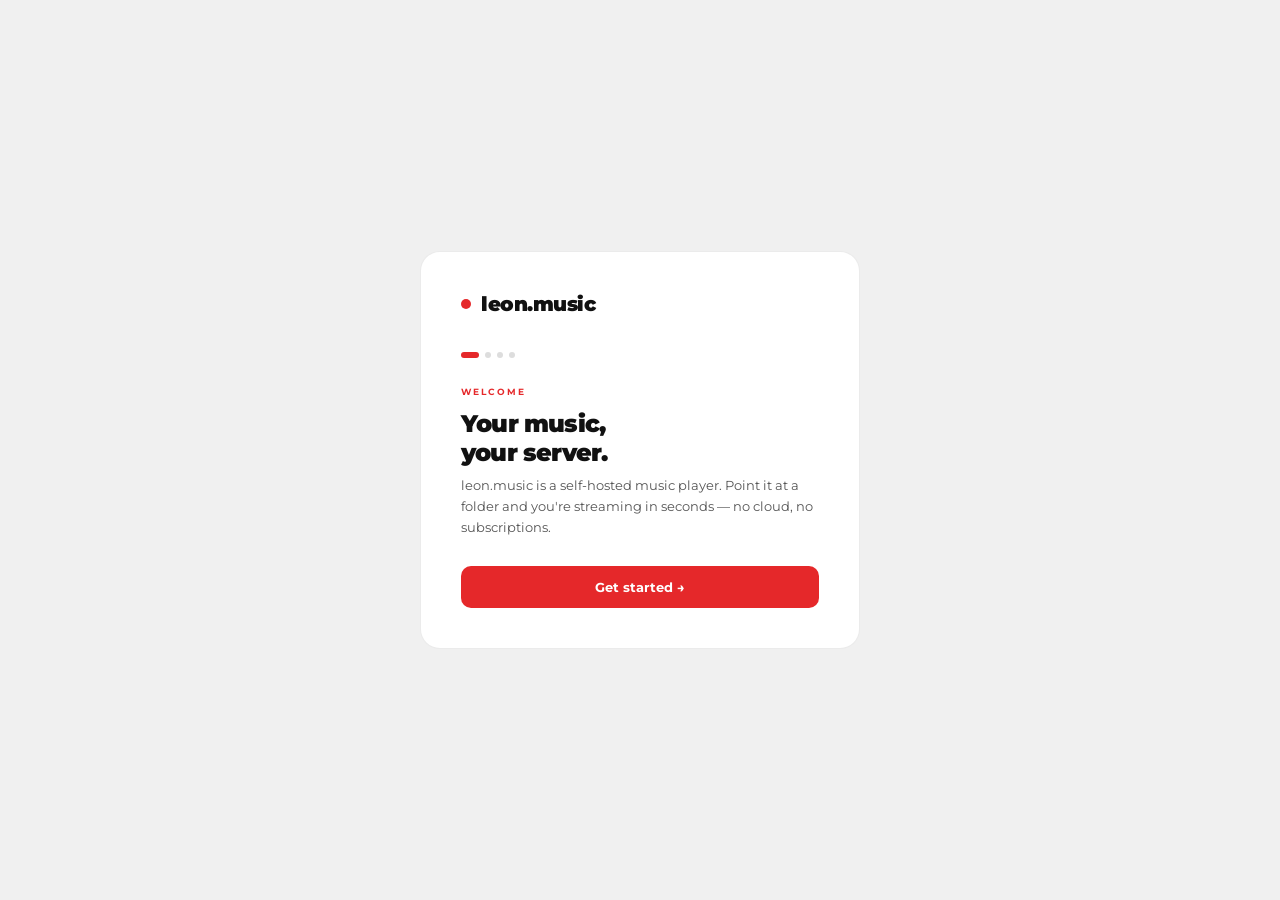
==== frontend.html @ 0a7b39f7 "leon.music 2.4: Subsonic API, Last.fm and ListenBrainz scrobbling, Compare page Co-Authored-By: Clau" ====
<!doctype html>
<html lang="en">
<head>
<meta charset="utf-8">
<meta name="viewport" content="width=device-width,initial-scale=1,viewport-fit=cover">
<title>leon.music</title>
<link rel="stylesheet" href="https://fonts.googleapis.com/css2?family=Montserrat:wght@300;400;500;600;700;900&display=swap">
<style>
:root{
  --bg:#111;--bg2:#181818;--bg3:#222;--bg4:#2a2a2a;
  --border:rgba(255,255,255,.07);
  --fg:#f0f0f0;--fg2:#a0a0a0;--fg3:#555;
  --accent:#e5282a;--accent2:#ff4446;--ok:#30d158;
  --sidebar-w:220px;--player-h:82px;
  color-scheme:dark;
}
@media(prefers-color-scheme:light){:root:not([data-theme="dark"]){
  --bg:#f0f0f0;--bg2:#fff;--bg3:#e8e8e8;--bg4:#ddd;
  --border:rgba(0,0,0,.08);--fg:#111;--fg2:#555;--fg3:#aaa;color-scheme:light;
}}
:root[data-theme="light"]{
  --bg:#f0f0f0;--bg2:#fff;--bg3:#e8e8e8;--bg4:#ddd;
  --border:rgba(0,0,0,.08);--fg:#111;--fg2:#555;--fg3:#aaa;color-scheme:light;
}
*{box-sizing:border-box;margin:0;padding:0}
html,body{height:100%;font-family:'Montserrat',sans-serif;overflow:hidden}
body{background:var(--bg);color:var(--fg)}
button{font-family:inherit;cursor:pointer}
:focus-visible{outline:2px solid var(--accent);outline-offset:2px}
@media(prefers-reduced-motion:reduce){*{transition:none!important;animation:none!important}}
::-webkit-scrollbar{width:4px}
::-webkit-scrollbar-thumb{background:var(--bg4);border-radius:2px}

/* ── SETUP ── */
#setup{position:fixed;inset:0;z-index:999;display:flex;align-items:center;justify-content:center;
  background:var(--bg);padding:24px}
.setup-card{width:100%;max-width:440px;background:var(--bg2);border:1px solid var(--border);border-radius:20px;padding:40px}
.setup-logo{display:flex;align-items:center;gap:10px;margin-bottom:36px;font-size:20px;font-weight:900;letter-spacing:-.5px}
.setup-logo .dot{width:10px;height:10px;border-radius:50%;background:var(--accent)}
.setup-step{display:none}.setup-step.active{display:block}
.setup-eyebrow{font-size:9px;font-weight:700;letter-spacing:2px;text-transform:uppercase;color:var(--accent);margin-bottom:12px}
.setup-heading{font-size:24px;font-weight:900;letter-spacing:-.8px;margin-bottom:8px;text-wrap:balance}
.setup-sub{font-size:13px;color:var(--fg2);margin-bottom:28px;line-height:1.6}
.setup-input{width:100%;background:var(--bg3);border:1px solid var(--border);border-radius:10px;
  padding:13px 16px;font-family:inherit;font-size:14px;font-weight:500;color:var(--fg);margin-bottom:14px;transition:border-color .2s}
.setup-input:focus{border-color:var(--accent)}
.setup-input::placeholder{color:var(--fg3)}
.setup-error{color:var(--accent2);font-size:12px;margin-bottom:12px;min-height:16px}
.setup-actions{display:flex;gap:10px;margin-top:8px}
.btn-primary{flex:1;background:var(--accent);color:#fff;border:none;border-radius:10px;padding:13px;
  font-family:inherit;font-size:13px;font-weight:700;transition:background .15s,transform .1s}
.btn-primary:hover{background:var(--accent2)}.btn-primary:active{transform:scale(.98)}
.btn-primary:disabled{opacity:.5;cursor:not-allowed}
.btn-secondary{background:var(--bg3);color:var(--fg2);border:1px solid var(--border);border-radius:10px;
  padding:13px 18px;font-family:inherit;font-size:13px;font-weight:600;transition:background .15s}
.btn-secondary:hover{background:var(--bg4);color:var(--fg)}
.setup-dots{display:flex;gap:6px;margin-bottom:28px}
.setup-dot{width:6px;height:6px;border-radius:50%;background:var(--bg4);transition:all .3s}
.setup-dot.done{background:var(--fg3)}.setup-dot.active{background:var(--accent);width:18px;border-radius:3px}
.scan-bar{height:4px;background:var(--bg4);border-radius:2px;overflow:hidden;margin:24px 0 10px}
.scan-fill{height:100%;background:var(--accent);border-radius:2px;width:0%;transition:width .3s}
.scan-file{font-size:11px;color:var(--fg3);min-height:16px;white-space:nowrap;overflow:hidden;text-overflow:ellipsis}

/* ── APP ── */
#app{display:none;height:100%;flex-direction:column}
#app.on{display:flex}
.shell{display:flex;flex:1;overflow:hidden;padding-bottom:var(--player-h)}

/* Sidebar */
.sidebar{width:var(--sidebar-w);flex-shrink:0;background:var(--bg);border-right:1px solid var(--border);
  display:flex;flex-direction:column;overflow-y:auto;
  padding-left:max(16px,env(safe-area-inset-left,0px));padding-block:24px}
.logo{font-size:17px;font-weight:900;letter-spacing:-.5px;padding:0 12px 28px;display:flex;align-items:center;gap:8px}
.logo .dot{width:8px;height:8px;border-radius:50%;background:var(--accent)}
.nav-group{margin-bottom:20px}
.nav-label{font-size:9px;font-weight:700;letter-spacing:1.5px;text-transform:uppercase;color:var(--fg3);padding:0 12px 8px}
.nav-item{display:flex;align-items:center;gap:9px;padding:8px 12px;margin:0 4px;
  font-size:12.5px;font-weight:500;color:var(--fg2);border-radius:7px;cursor:pointer;transition:background .12s,color .12s}
.nav-item:hover{background:var(--bg3);color:var(--fg)}.nav-item.active{background:var(--bg3);color:var(--fg)}
.nav-item .ico{font-size:13px;width:15px;text-align:center;flex-shrink:0}
.pl-item{display:flex;align-items:center;gap:9px;padding:7px 12px;margin:0 4px;
  font-size:12px;font-weight:500;color:var(--fg2);border-radius:7px;cursor:pointer;transition:background .12s,color .12s}
.pl-item:hover{background:var(--bg3);color:var(--fg)}.pl-item.active{background:var(--bg3);color:var(--fg)}
.pl-dot{width:5px;height:5px;border-radius:50%;background:var(--accent);opacity:.7;flex-shrink:0}
.sidebar-bottom{margin-top:auto}

/* Main */
.main{flex:1;overflow-y:auto;background:var(--bg2)}
.topbar{position:sticky;top:0;z-index:5;background:var(--bg2);border-bottom:1px solid var(--border);
  padding:18px 28px 14px;display:flex;align-items:center;justify-content:space-between;gap:12px}
.page-title{font-size:20px;font-weight:800;letter-spacing:-.5px;white-space:nowrap}
.topbar-right{display:flex;align-items:center;gap:10px}
.search-wrap{display:flex;align-items:center;gap:7px;background:var(--bg3);border:1px solid var(--border);
  border-radius:20px;padding:7px 13px;width:190px}
.search-wrap input{background:none;border:none;font-family:inherit;font-size:12px;color:var(--fg);width:100%}
.search-wrap input::placeholder{color:var(--fg3)}
.theme-btn{background:var(--bg3);border:1px solid var(--border);border-radius:8px;
  padding:6px 10px;font-size:13px;color:var(--fg2);transition:background .15s}
.theme-btn:hover{background:var(--bg4);color:var(--fg)}
.content{padding:24px 28px 40px}
.view{display:none}.view.active{display:block}

/* Featured */
.featured{--ht:var(--hero-tint,var(--accent));border-radius:16px;overflow:hidden;padding:36px 32px;margin-bottom:32px;
  position:relative;display:flex;align-items:flex-end;min-height:170px;background:#1a1a1a}
.featured-img{display:none;position:absolute;inset:0;width:100%;height:100%;object-fit:cover}
.featured.has-img .featured-img{display:block}
.featured-shade{position:absolute;inset:0;
  background:radial-gradient(ellipse at 75% 40%,color-mix(in srgb,var(--ht) 22%,transparent) 0%,transparent 65%),
             linear-gradient(135deg,color-mix(in srgb,var(--ht) 18%,#000) 0%,#1a1a1a 65%)}
.featured.has-img .featured-shade{
  background:linear-gradient(0deg,rgba(0,0,0,.55) 0%,transparent 65%),
             linear-gradient(100deg,color-mix(in srgb,var(--ht) 78%,#000) 0%,color-mix(in srgb,var(--ht) 50%,transparent) 55%,color-mix(in srgb,var(--ht) 28%,transparent) 100%)}
.featured-text{position:relative;z-index:1}
.featured-eyebrow{font-size:9px;font-weight:700;letter-spacing:2px;text-transform:uppercase;color:var(--accent2);margin-bottom:10px}
.featured-title{font-size:28px;font-weight:900;letter-spacing:-1px;color:#fff;line-height:1.1;margin-bottom:6px;text-wrap:balance}
.featured-sub{font-size:12px;color:rgba(255,255,255,.45)}
.featured-play{position:absolute;right:32px;bottom:32px;z-index:1;width:50px;height:50px;
  border-radius:50%;background:var(--accent);border:none;color:#fff;font-size:18px;
  display:flex;align-items:center;justify-content:center;transition:transform .15s,background .15s}
.featured-play:hover{background:var(--accent2);transform:scale(1.06)}

/* Section */
.sec-hd{display:flex;align-items:baseline;justify-content:space-between;margin-bottom:16px}
.sec-title{font-size:15px;font-weight:700;letter-spacing:-.3px}
.sec-more{font-size:11px;font-weight:600;color:var(--accent);cursor:pointer;border:none;background:none;font-family:inherit}
.sec-more:hover{text-decoration:underline}

/* Album grid */
.album-grid{display:grid;grid-template-columns:repeat(auto-fill,minmax(140px,1fr));gap:16px;margin-bottom:36px}
.album-card{cursor:pointer}
.album-art{width:100%;aspect-ratio:1;border-radius:10px;background:var(--bg3);overflow:hidden;position:relative;margin-bottom:9px}
.album-art img,.album-art canvas{width:100%;height:100%;display:block;object-fit:cover}
.album-overlay{position:absolute;inset:0;background:rgba(0,0,0,.42);display:flex;align-items:center;justify-content:center;opacity:0;transition:opacity .2s}
.album-card:hover .album-overlay{opacity:1}
.album-play{width:38px;height:38px;border-radius:50%;background:color-mix(in srgb,var(--accent) 90%,transparent);border:none;color:#fff;font-size:14px;display:flex;align-items:center;justify-content:center}
.album-name{font-size:12px;font-weight:600;color:var(--fg);white-space:nowrap;overflow:hidden;text-overflow:ellipsis}
.album-artist{font-size:11px;color:var(--fg2);white-space:nowrap;overflow:hidden;text-overflow:ellipsis}

/* Track list */
.track-list{margin-bottom:32px}
.track-row{display:flex;align-items:center;gap:12px;padding:9px 10px;border-radius:8px;cursor:pointer;transition:background .12s}
.track-row:hover{background:var(--bg3)}.track-row.playing{background:color-mix(in srgb,var(--accent) 9%,transparent)}
.track-num{width:20px;font-size:11.5px;font-weight:500;color:var(--fg3);text-align:right;flex-shrink:0;font-variant-numeric:tabular-nums}
.track-row.playing .track-num{color:var(--accent)}
.track-thumb{width:36px;height:36px;border-radius:6px;background:var(--bg3);flex-shrink:0;overflow:hidden}
.track-thumb img,.track-thumb canvas{width:100%;height:100%;display:block;object-fit:cover}
.track-info{flex:1;min-width:0}
.track-title{font-size:13px;font-weight:600;color:var(--fg);white-space:nowrap;overflow:hidden;text-overflow:ellipsis}
.track-row.playing .track-title{color:var(--accent)}
.track-artist{font-size:11px;color:var(--fg2);white-space:nowrap;overflow:hidden;text-overflow:ellipsis}
.track-dur{font-size:11px;font-weight:500;color:var(--fg3);flex-shrink:0;font-variant-numeric:tabular-nums}
.track-like{background:none;border:none;color:var(--fg3);font-size:14px;flex-shrink:0;transition:color .15s;padding:0 4px}
.track-row:hover .track-like,.track-like.on{color:var(--accent)}

/* Artists */
.artist-grid{display:grid;grid-template-columns:repeat(auto-fill,minmax(120px,1fr));gap:16px;margin-bottom:36px}
.artist-card{cursor:pointer;text-align:center}
.artist-art{width:100%;aspect-ratio:1;border-radius:50%;background:var(--bg3);overflow:hidden;margin-bottom:10px}
.artist-art img,.artist-art canvas{width:100%;height:100%;display:block;object-fit:cover}
.artist-name{font-size:12px;font-weight:600;color:var(--fg)}
.artist-count{font-size:11px;color:var(--fg2)}

/* Album detail */
.album-detail-hd{display:flex;align-items:flex-end;gap:24px;margin-bottom:28px}
.detail-art{width:160px;height:160px;border-radius:12px;background:var(--bg3);flex-shrink:0;overflow:hidden;box-shadow:0 16px 48px rgba(0,0,0,.5)}
.detail-art img,.detail-art canvas{width:100%;height:100%;display:block;object-fit:cover}
.detail-type{font-size:9px;font-weight:700;letter-spacing:2px;text-transform:uppercase;color:var(--fg3);margin-bottom:8px}
.detail-name{font-size:24px;font-weight:900;letter-spacing:-.8px;margin-bottom:4px;text-wrap:balance}
.detail-artist{font-size:14px;font-weight:500;color:var(--fg2);margin-bottom:4px}
.detail-meta{font-size:12px;color:var(--fg3);margin-bottom:16px}
.detail-btns{display:flex;gap:10px}
.btn-play-big{background:var(--accent);color:#fff;border:none;border-radius:20px;padding:10px 24px;
  font-family:inherit;font-size:12px;font-weight:700;transition:background .15s}
.btn-play-big:hover{background:var(--accent2)}
.btn-shuffle{background:var(--bg3);color:var(--fg);border:1px solid var(--border);border-radius:20px;
  padding:10px 18px;font-family:inherit;font-size:12px;font-weight:600;transition:background .15s}
.btn-shuffle:hover{background:var(--bg4)}

/* Playlist header */
.pl-hd{display:flex;align-items:flex-start;justify-content:space-between;gap:16px;margin-bottom:20px;flex-wrap:wrap}
.pl-hd-info .pl-hd-label{font-size:9px;font-weight:700;letter-spacing:2px;text-transform:uppercase;color:var(--fg3);margin-bottom:6px}
.pl-hd-info .pl-hd-title{font-size:24px;font-weight:900;letter-spacing:-.8px}
.pl-hd-info .pl-hd-count{font-size:12px;color:var(--fg2);margin-top:4px}
.pl-cover-wrap{width:140px;height:140px;border-radius:12px;overflow:hidden;flex-shrink:0;background:var(--bg3);cursor:pointer;position:relative}
.pl-cover-wrap img{width:100%;height:100%;object-fit:cover}
.pl-cover-overlay{position:absolute;inset:0;background:rgba(0,0,0,.5);display:flex;align-items:center;justify-content:center;opacity:0;transition:opacity .2s;font-size:11px;font-weight:700;color:#fff}
.pl-cover-wrap:hover .pl-cover-overlay{opacity:1}
/* Cover modal */
.cover-modal{position:fixed;inset:0;background:rgba(0,0,0,.7);z-index:200;display:flex;align-items:center;justify-content:center;backdrop-filter:blur(8px)}
.cover-modal.hidden{display:none}
.cover-card{background:var(--bg2);border:1px solid var(--border);border-radius:20px;padding:32px;width:100%;max-width:420px}
.cover-title{font-size:16px;font-weight:900;margin-bottom:6px}
.cover-sub{font-size:12px;color:var(--fg2);margin-bottom:20px}
.cover-preview{width:100%;aspect-ratio:1;border-radius:12px;object-fit:cover;background:var(--bg3);margin-bottom:16px;display:none}
.cover-preview.show{display:block}
.cover-actions{display:flex;gap:10px;margin-top:8px}
/* Logo overlay */

/* Settings */
.settings-section{margin-bottom:32px}
.settings-title{font-size:13px;font-weight:700;margin-bottom:14px;color:var(--fg2);letter-spacing:.3px}
.settings-row{display:flex;align-items:center;justify-content:space-between;padding:14px 0;border-bottom:1px solid var(--border);gap:16px}
.settings-row:last-child{border-bottom:none}
.settings-label{font-size:13px;font-weight:500}
.settings-desc{font-size:11px;color:var(--fg2);margin-top:2px}
.settings-val{font-size:13px;color:var(--fg2);font-weight:500;text-align:right;min-width:0}
.settings-input{background:var(--bg3);border:1px solid var(--border);border-radius:8px;
  padding:8px 12px;font-family:inherit;font-size:12px;color:var(--fg);width:200px}
.toggle{width:40px;height:22px;border-radius:11px;background:var(--bg4);border:none;position:relative;cursor:pointer;transition:background .2s;flex-shrink:0}
.toggle.on{background:var(--accent)}
.toggle::after{content:"";position:absolute;top:3px;left:3px;width:16px;height:16px;border-radius:50%;background:#fff;transition:left .2s}
.toggle.on::after{left:21px}

/* Loading */
.loading{display:flex;align-items:center;justify-content:center;padding:60px;color:var(--fg3);font-size:13px}
.spinner{width:20px;height:20px;border:2px solid var(--bg4);border-top-color:var(--accent);border-radius:50%;animation:spin .7s linear infinite;margin-right:12px}
@keyframes spin{to{transform:rotate(360deg)}}
.empty{padding:48px 0;text-align:center;color:var(--fg3);font-size:13px}

/* Radio */
.radio-grid{display:grid;grid-template-columns:repeat(auto-fill,minmax(260px,1fr));gap:12px}
.radio-card{display:flex;align-items:center;gap:14px;padding:12px;border-radius:12px;background:var(--bg3);
  border:1px solid var(--border);cursor:pointer;transition:background .15s,border-color .15s}
.radio-card:hover{background:var(--bg4)}
.radio-card.on{border-color:var(--accent);background:color-mix(in srgb,var(--accent) 10%,var(--bg3))}
.radio-art{width:56px;height:56px;border-radius:8px;overflow:hidden;flex-shrink:0;background:var(--bg4)}
.radio-art img,.radio-art canvas{width:100%;height:100%;display:block;object-fit:cover}
.radio-info{min-width:0;flex:1}
.radio-name{font-size:13px;font-weight:700;white-space:nowrap;overflow:hidden;text-overflow:ellipsis}
.radio-now{font-size:11px;color:var(--fg2);margin-top:3px;white-space:nowrap;overflow:hidden;text-overflow:ellipsis}
.radio-eq{display:none;align-items:flex-end;gap:2px;height:14px;flex-shrink:0}
.radio-card.on .radio-eq{display:flex}
.radio-eq i{display:block;width:3px;height:100%;background:var(--accent);border-radius:1px;transform-origin:bottom;animation:eq .9s ease-in-out infinite}
.radio-eq i:nth-child(2){animation-delay:-.3s}.radio-eq i:nth-child(3){animation-delay:-.6s}
@keyframes eq{0%,100%{transform:scaleY(.3)}50%{transform:scaleY(1)}}
.p-artist{white-space:nowrap;overflow:hidden;text-overflow:ellipsis}
.p-live{display:none;font-size:10px;font-weight:700;letter-spacing:1.5px;color:var(--accent)}
.player.live .p-live{display:block}
.player.live .p-bar,.player.live .p-time{display:none}
.player.live .p-progress{justify-content:center}
/* Artists */
.detail-art{position:relative}
.detail-art.round{border-radius:50%}
.ess-tint{position:absolute;inset:0;
  background:linear-gradient(0deg,rgba(0,0,0,.45) 0%,transparent 55%),color-mix(in srgb,var(--accent) 55%,transparent)}
.ess-label{position:absolute;left:12px;bottom:10px;font-size:15px;font-weight:900;letter-spacing:-.3px;
  color:#fff;text-shadow:0 1px 6px rgba(0,0,0,.4)}
.detail-art .ess-label{left:16px;bottom:14px;font-size:20px}
/* site logo stamped on covers (Admin → Logo) */
.cover-logo{display:none}
.album-art img.cover-logo,.detail-art img.cover-logo,.pl-cover-wrap img.cover-logo{
  display:block;position:absolute;transform:translate(-50%,-50%);height:auto;max-height:40%;object-fit:contain;
  opacity:.95;pointer-events:none;filter:drop-shadow(0 1px 4px rgba(0,0,0,.45))}
.pl-cover-wrap:not(.has-cover) img.cover-logo{display:none}
/* controls only admins should see (the server enforces this too) */
body:not(.is-admin) .admin-only{display:none!important}
body:not(.is-admin) .pl-cover-wrap{cursor:default}
body.is-admin #setNameVal{display:none}

/* Player */
.player{position:fixed;bottom:0;left:0;right:0;height:var(--player-h);background:var(--bg);
  border-top:1px solid var(--border);display:flex;align-items:center;
  padding-left:max(16px,env(safe-area-inset-left,0px));
  padding-right:max(16px,env(safe-area-inset-right,0px));
  padding-bottom:env(safe-area-inset-bottom,0px);z-index:100}
.p-track{display:flex;align-items:center;gap:12px;width:230px;flex-shrink:0}
.p-art{width:44px;height:44px;border-radius:7px;background:var(--bg3);overflow:hidden;flex-shrink:0}
.p-art img,.p-art canvas{width:100%;height:100%;display:block;object-fit:cover}
.p-info{min-width:0}
.p-title{font-size:12.5px;font-weight:600;color:var(--fg);white-space:nowrap;overflow:hidden;text-overflow:ellipsis}
.p-artist{font-size:11px;color:var(--fg2)}
.p-center{flex:1;display:flex;flex-direction:column;align-items:center;gap:5px;padding:0 16px}
.p-controls{display:flex;align-items:center;gap:16px}
.p-btn{background:none;border:none;color:var(--fg2);font-size:15px;padding:2px;transition:color .15s;display:flex;align-items:center}
.p-btn:hover{color:var(--fg)}.p-btn.on{color:var(--accent)}
.p-play{width:33px;height:33px;border-radius:50%;background:var(--fg);border:none;color:var(--bg);
  font-size:13px;display:flex;align-items:center;justify-content:center;transition:transform .12s;flex-shrink:0}
.p-play:hover{transform:scale(1.07)}
.p-progress{display:flex;align-items:center;gap:8px;width:100%;max-width:360px}
.p-time{font-size:10px;font-weight:500;color:var(--fg3);width:28px;font-variant-numeric:tabular-nums}
.p-time:last-child{text-align:right}
.p-bar{flex:1;height:3px;background:var(--bg3);border-radius:2px;cursor:pointer;position:relative}
.p-fill{height:100%;border-radius:2px;background:var(--fg);position:relative}
.p-fill::after{content:"";position:absolute;right:-4px;top:50%;transform:translateY(-50%);
  width:10px;height:10px;border-radius:50%;background:var(--fg);opacity:0;transition:opacity .15s}
.p-bar:hover .p-fill::after{opacity:1}
.p-right{display:flex;align-items:center;gap:12px;width:160px;justify-content:flex-end;flex-shrink:0}
.vol-row{display:flex;align-items:center;gap:6px}
.vol-ico{font-size:12px;color:var(--fg3)}
.vol-bar{width:70px;height:3px;background:var(--bg4);border-radius:2px;cursor:pointer}
.vol-fill{height:100%;width:70%;background:var(--fg2);border-radius:2px}
.p-heart{background:none;border:none;color:var(--fg3);font-size:15px;transition:color .15s;padding:0}
.p-heart:hover{color:var(--fg)}.p-heart.on{color:var(--accent)}

.chart-tabs{display:flex;gap:6px;margin-bottom:24px;flex-wrap:wrap}
.chart-tab{background:var(--bg3);color:var(--fg2);border:none;border-radius:99px;padding:7px 16px;font:600 12px 'Montserrat',sans-serif;cursor:pointer}
.chart-tab:hover{color:var(--fg)}.chart-tab.on{background:var(--accent);color:#fff}
.chart-stats{font-size:12px;color:var(--fg3);margin:-14px 0 24px;min-height:1px}
.chart-grid{display:grid;grid-template-columns:repeat(auto-fill,minmax(170px,1fr));gap:16px;margin-bottom:36px}
.chart-card{cursor:pointer;position:relative;border-radius:14px;overflow:hidden;aspect-ratio:1;background:var(--bg3)}
.chart-tile{cursor:pointer}.chart-tile .chart-card{margin-bottom:9px;box-shadow:0 8px 24px rgba(0,0,0,.35);transition:transform .15s}
.chart-tile:hover .chart-card{transform:translateY(-2px)}
.chart-cover{width:100%;height:100%;object-fit:cover;display:block}
.chart-mosaic{position:absolute;inset:0;display:grid;grid-template-columns:1fr 1fr}
.chart-mosaic img,.chart-mosaic canvas{width:100%;height:100%;object-fit:cover;display:block}
.chart-card-shade{position:absolute;inset:0;background:linear-gradient(0deg,var(--cc) 0%,color-mix(in srgb,var(--cc) 55%,transparent) 55%,transparent 100%)}
.chart-card-info{position:absolute;left:0;right:0;bottom:0;padding:14px;color:#fff}
.chart-card-eyebrow{font-size:9px;font-weight:700;letter-spacing:2px;text-transform:uppercase;opacity:.8}
.chart-card-title{font-size:19px;font-weight:900;letter-spacing:-.6px;line-height:1.1;margin-top:3px;text-wrap:balance}
.chart-card-sub{font-size:11px;opacity:.75;margin-top:4px}
.chart-card .year-card-play{z-index:2}.chart-card:hover .year-card-play{display:flex}
.chart-artists{display:grid;grid-template-columns:repeat(auto-fill,minmax(120px,1fr));gap:16px;margin-bottom:36px}
.chart-artists .artist-art{position:relative}
.chart-rank-badge{position:absolute;top:4px;left:4px;min-width:26px;height:26px;padding:0 6px;border-radius:99px;background:var(--accent);color:#fff;font-size:12px;font-weight:800;display:flex;align-items:center;justify-content:center;font-variant-numeric:tabular-nums}
.chart-row .track-num{width:28px;font-size:15px;font-weight:800;color:var(--fg)}
.chart-move{width:34px;flex-shrink:0;font-size:10px;font-weight:700;text-align:center;font-variant-numeric:tabular-nums}
.chart-move.up{color:var(--ok)}.chart-move.down{color:var(--accent2)}.chart-move.same{color:var(--fg3)}
.chart-move.new{color:var(--accent);letter-spacing:.5px}
.chart-plays{font-size:11.5px;color:var(--fg2);flex-shrink:0;min-width:64px;text-align:right;font-variant-numeric:tabular-nums}
@media(max-width:680px){
  .sidebar{display:none}.topbar{padding:14px 16px 12px}.content{padding:16px}
  .featured{min-height:120px;padding:20px}.featured-title{font-size:21px}
  .featured-play{right:20px;bottom:20px;width:42px;height:42px}
  .album-grid{grid-template-columns:repeat(auto-fill,minmax(110px,1fr));gap:12px}
  .p-right{display:none}.p-track{width:160px}
  .album-detail-hd{flex-direction:column;gap:16px}.detail-art{width:120px;height:120px}
  .chart-grid{grid-template-columns:repeat(auto-fill,minmax(140px,1fr));gap:12px}
  .chart-row .track-dur{display:none}.chart-plays{min-width:0}
}
/* ── New page ── */
.nw-wrap{position:relative;margin-bottom:40px}
.nw-row{display:grid;grid-auto-flow:column;gap:20px;overflow-x:auto;scroll-snap-type:x mandatory;scroll-behavior:smooth;
  scrollbar-width:none;overscroll-behavior-x:contain}
.nw-row::-webkit-scrollbar{display:none}
.nw-arrow{position:absolute;top:var(--arrow-top,50%);transform:translateY(-50%);z-index:5;width:34px;height:34px;border-radius:50%;
  border:1px solid var(--border);background:color-mix(in srgb,var(--bg3) 92%,transparent);color:var(--fg);font-size:20px;line-height:1;
  display:flex;align-items:center;justify-content:center;box-shadow:0 6px 18px rgba(0,0,0,.35);
  opacity:0;pointer-events:none;transition:opacity .15s}
.nw-arrow.l{left:-14px}.nw-arrow.r{right:-14px}
.nw-wrap:hover .nw-arrow.on,.nw-arrow.on:focus-visible{opacity:1;pointer-events:auto}
@media(hover:none){.nw-arrow{display:none}}
.nw-row>*{scroll-snap-align:start;min-width:0}
.nw-hero{grid-auto-columns:calc((100% - 40px)/3)}
.nw-shelf+.nw-arrow,.nw-shelf~.nw-arrow{--arrow-top:38%}
.nw-hero-item{cursor:pointer}
.nw-eyebrow{font-size:10px;font-weight:700;letter-spacing:.6px;text-transform:uppercase;color:var(--fg2);margin-bottom:6px}
.nw-hero-title{font-size:16px;font-weight:600;white-space:nowrap;overflow:hidden;text-overflow:ellipsis}
.nw-hero-sub{font-size:15px;color:var(--fg2);margin-bottom:14px;white-space:nowrap;overflow:hidden;text-overflow:ellipsis}
.nw-hero-art{position:relative;aspect-ratio:16/9.4;border-radius:10px;overflow:hidden;background:var(--bg3);isolation:isolate}
.nw-hero-bg{position:absolute;inset:-20%;width:140%;height:140%;object-fit:cover;filter:blur(34px) saturate(1.4);transform:scale(1.05);z-index:-2}
.nw-hero-bg-c{position:absolute;inset:0;z-index:-2;width:100%;height:100%;filter:blur(30px) saturate(1.3)}
.nw-hero-art::after{content:'';position:absolute;inset:0;z-index:-1;background:linear-gradient(90deg,rgba(0,0,0,.55) 0%,rgba(0,0,0,.15) 60%,rgba(0,0,0,.05) 100%)}
.nw-hero-fg{position:absolute;right:7%;top:11%;height:78%;aspect-ratio:1;border-radius:8px;overflow:hidden;
  box-shadow:0 18px 48px rgba(0,0,0,.55);transition:transform .25s}
.nw-hero-fg.round{border-radius:50%}
.nw-hero-fg img,.nw-hero-fg canvas,.nw-hero-fg .pl-mosaic{width:100%;height:100%;object-fit:cover;display:block}
.nw-hero-item:hover .nw-hero-fg{transform:scale(1.03)}
.nw-hero-cap{position:absolute;left:16px;bottom:16px;max-width:46%;color:#fff;font-size:12.5px;font-weight:600;line-height:1.35;text-shadow:0 1px 8px rgba(0,0,0,.5)}
.nw-hero-play{position:absolute;left:16px;top:16px;width:40px;height:40px;border-radius:50%;border:none;
  background:rgba(255,255,255,.92);color:#111;font-size:14px;display:flex;align-items:center;justify-content:center;
  opacity:0;transform:scale(.9);transition:opacity .15s,transform .15s}
.nw-hero-item:hover .nw-hero-play,.nw-hero-play:focus-visible{opacity:1;transform:none}

.sec-link{display:inline-flex;align-items:center;gap:6px;background:none;border:none;color:var(--fg);
  font-size:17px;font-weight:700;letter-spacing:-.3px;padding:0}
.sec-link .chev{color:var(--fg2);font-size:20px;line-height:1;transition:transform .15s}
.sec-link:hover .chev{transform:translateX(3px);color:var(--fg)}
.sec-link.static{cursor:default}

.nw-songs{grid-template-rows:repeat(4,auto);grid-auto-columns:calc((100% - 60px)/4);column-gap:20px;row-gap:0}
.nw-song{display:flex;align-items:center;gap:14px;padding:8px 0;border-top:1px solid var(--border);cursor:pointer;position:relative;min-width:0}
.nw-song:hover .nw-song-t{color:var(--accent)}
.nw-song.playing .nw-song-t{color:var(--accent)}
.nw-song-art{width:42px;height:42px;border-radius:5px;overflow:hidden;flex-shrink:0;background:var(--bg3);position:relative}
.nw-song-art img,.nw-song-art canvas{width:100%;height:100%;object-fit:cover;display:block}
.nw-song-art::after{content:'▶';position:absolute;inset:0;display:flex;align-items:center;justify-content:center;
  color:#fff;font-size:12px;background:rgba(0,0,0,.45);opacity:0;transition:opacity .12s}
.nw-song:hover .nw-song-art::after{opacity:1}
.nw-song-info{flex:1;min-width:0}
.nw-song-t{font-size:13px;font-weight:600;white-space:nowrap;overflow:hidden;text-overflow:ellipsis;transition:color .12s}
.nw-song-a{font-size:12px;color:var(--fg2);white-space:nowrap;overflow:hidden;text-overflow:ellipsis;margin-top:2px}
.nw-song-tag{font-size:9.5px;font-weight:700;padding:2px 6px;border-radius:4px;flex-shrink:0;font-variant-numeric:tabular-nums}
.nw-song-tag.up{color:var(--ok);background:color-mix(in srgb,var(--ok) 14%,transparent)}
.nw-song-tag.new{color:var(--accent);background:color-mix(in srgb,var(--accent) 14%,transparent)}
.nw-dots{background:none;border:none;color:var(--fg2);font-size:18px;width:30px;height:30px;border-radius:50%;flex-shrink:0;line-height:1;letter-spacing:1px}
.nw-dots:hover{background:var(--bg3);color:var(--fg)}

.nw-shelf{grid-auto-columns:calc((100% - 80px)/5)}
.nw-shelf .album-card{margin:0}
.nw-shelf.artists{grid-auto-columns:calc((100% - 100px)/6)}
.nw-pl{cursor:pointer}
.nw-pl-art{position:relative;aspect-ratio:1;border-radius:10px;overflow:hidden;background:var(--bg3);margin-bottom:10px}
.nw-pl-art>img{width:100%;height:100%;object-fit:cover;display:block}
.pl-mosaic{display:grid;grid-template-columns:1fr 1fr;width:100%;height:100%}
.pl-mosaic img,.pl-mosaic canvas{width:100%;height:100%;object-fit:cover;display:block}
.nw-pl-badge{position:absolute;left:8px;top:8px;font-size:9px;font-weight:800;letter-spacing:1px;padding:4px 8px;border-radius:99px;background:var(--accent);color:#fff}
.nw-pl-badge.updated{background:rgba(0,0,0,.65);backdrop-filter:blur(6px)}
.nw-pl:hover .nw-pl-art{box-shadow:0 10px 28px rgba(0,0,0,.4)}

.nw-menu{position:fixed;z-index:200;min-width:190px;background:var(--bg3);border:1px solid var(--border);border-radius:10px;
  padding:5px;box-shadow:0 16px 40px rgba(0,0,0,.45)}
.nw-menu button{display:flex;width:100%;gap:10px;align-items:center;background:none;border:none;color:var(--fg);
  font-size:12.5px;font-weight:500;padding:8px 10px;border-radius:6px;text-align:left}
.nw-menu button:hover{background:var(--bg4)}
.nw-menu .ic{width:16px;color:var(--fg2);text-align:center}
.nw-toast{position:fixed;left:50%;bottom:calc(var(--player-h) + 18px);transform:translateX(-50%);background:var(--fg);color:var(--bg);
  font-size:12px;font-weight:600;padding:8px 14px;border-radius:99px;z-index:210;pointer-events:none;transition:opacity .2s}

@media(max-width:1100px){
  .nw-hero{grid-auto-columns:calc((100% - 20px)/2)}
  .nw-songs{grid-auto-columns:calc((100% - 20px)/2)}
  .nw-shelf{grid-auto-columns:calc((100% - 48px)/4)}
  .nw-shelf.artists{grid-auto-columns:calc((100% - 64px)/5)}
}
@media(max-width:680px){
  .nw-hero{grid-auto-columns:88%}
  .nw-songs{grid-auto-columns:88%}
  .nw-shelf{grid-auto-columns:42%}
  .nw-shelf.artists{grid-auto-columns:32%}
  .nw-hero-cap{display:none}
}
/* ── Radio page ── */
.rd-top{display:flex;justify-content:flex-end;gap:8px;margin:-6px 0 18px}
.rd-btn{background:var(--bg3);color:var(--fg);border:1px solid var(--border);border-radius:99px;padding:8px 16px;font:600 12px 'Montserrat',sans-serif}
.rd-btn:hover{background:var(--bg4)}
.rd-btn.pri{background:var(--accent);border-color:transparent;color:#fff}.rd-btn.pri:hover{background:var(--accent2)}
.rd-onair{grid-auto-columns:calc((100% - 100px)/6)}
.rd-tile{cursor:pointer;min-width:0}
.rd-logo{position:relative;aspect-ratio:1;border-radius:16px;overflow:hidden;background:#f6f5f1;margin-bottom:10px;
  box-shadow:0 10px 30px rgba(0,0,0,.35);transition:transform .2s,box-shadow .2s}
.rd-logo img{width:100%;height:100%;display:block;object-fit:cover}
.rd-tile:hover .rd-logo{transform:translateY(-3px);box-shadow:0 16px 40px rgba(0,0,0,.45)}
.rd-tile.on .rd-logo{outline:3px solid var(--accent);outline-offset:3px}
.rd-tile.off .rd-logo img{filter:grayscale(1);opacity:.55}
.rd-badge{position:absolute;left:10px;top:10px;display:flex;align-items:center;gap:6px;font-size:9.5px;font-weight:800;letter-spacing:1px;
  padding:4px 8px;border-radius:99px;background:rgba(0,0,0,.72);color:#fff;backdrop-filter:blur(6px)}
.rd-badge i{width:7px;height:7px;border-radius:50%;background:#ff3b30;animation:rdpulse 1.6s ease-in-out infinite}
.rd-badge.off i{background:#8a8a8a;animation:none}
.rd-badge.wait i{background:#ffb020}
@keyframes rdpulse{0%,100%{opacity:1;transform:scale(1)}50%{opacity:.35;transform:scale(.75)}}
.rd-play{position:absolute;right:10px;bottom:10px;width:42px;height:42px;border-radius:50%;border:none;background:var(--accent);color:#fff;
  font-size:15px;display:flex;align-items:center;justify-content:center;opacity:0;transform:scale(.9);transition:all .15s;box-shadow:0 6px 18px rgba(0,0,0,.35)}
.rd-tile:hover .rd-play,.rd-play:focus-visible{opacity:1;transform:none}
.rd-pow{position:absolute;right:10px;top:10px;width:30px;height:30px;border-radius:50%;border:none;background:rgba(0,0,0,.6);color:#fff;
  font-size:13px;opacity:0;transition:opacity .15s}
.rd-tile:hover .rd-pow{opacity:1}
.rd-name{font-size:13.5px;font-weight:700;white-space:nowrap;overflow:hidden;text-overflow:ellipsis}
.rd-now{font-size:11.5px;color:var(--fg2);margin-top:3px;white-space:nowrap;overflow:hidden;text-overflow:ellipsis}
.rd-prog{font-size:11px;color:var(--fg3);margin-top:4px;white-space:nowrap;overflow:hidden;text-overflow:ellipsis}

.rd-cta{position:relative;border-radius:18px;overflow:hidden;padding:40px 40px 40px 44%;min-height:260px;margin-bottom:40px;
  background:radial-gradient(120% 140% at 0% 100%,color-mix(in srgb,var(--accent) 55%,#000) 0%,#0d0d10 60%);color:#fff;display:flex;flex-direction:column;justify-content:center}
.rd-cta-fan{position:absolute;left:7%;top:12%;height:70%;aspect-ratio:1}
.rd-cta-fan img{position:absolute;width:62%;border-radius:14px;box-shadow:0 18px 40px rgba(0,0,0,.5);transition:transform .4s}
.rd-cta:hover .rd-cta-fan img:nth-child(1){transform:rotate(-16deg) translate(-12%,4%)}
.rd-cta:hover .rd-cta-fan img:nth-child(4){transform:rotate(14deg) translate(14%,6%)}
.rd-cta-eyebrow{font-size:10px;font-weight:800;letter-spacing:2px;text-transform:uppercase;color:color-mix(in srgb,var(--accent) 60%,#fff);margin-bottom:10px}
.rd-cta h2{font-size:30px;font-weight:900;letter-spacing:-1px;line-height:1.05;margin-bottom:12px;text-wrap:balance}
.rd-cta p{font-size:13.5px;color:rgba(255,255,255,.75);max-width:440px;line-height:1.5;margin-bottom:22px}
.rd-cta .rd-btn{align-self:flex-start;padding:12px 24px;font-size:13px}

.rd-prog.show{font-size:10px;font-weight:700;letter-spacing:.6px;text-transform:uppercase;color:var(--accent)}
.rd-up{grid-template-rows:repeat(2,auto);grid-auto-columns:calc((100% - 60px)/4);column-gap:20px}
.rd-up-item{display:flex;gap:14px;align-items:center;padding:10px 0;border-top:1px solid var(--border);cursor:pointer;min-width:0}
.rd-up-art{width:72px;height:72px;border-radius:8px;overflow:hidden;flex-shrink:0;background:#f6f5f1}
.rd-up-art img{width:100%;height:100%;display:block}
.rd-up-info{min-width:0}
.rd-up-eb{font-size:9.5px;font-weight:800;letter-spacing:1px;text-transform:uppercase;color:var(--fg2)}
.rd-up-eb.now{color:var(--accent)}
.rd-up-t{font-size:14px;font-weight:700;margin-top:2px;white-space:nowrap;overflow:hidden;text-overflow:ellipsis}
.rd-up-s{font-size:11.5px;color:var(--fg2);margin-top:2px;white-space:nowrap;overflow:hidden;text-overflow:ellipsis}

.rd-ext{grid-auto-columns:calc((100% - 80px)/5)}
.rd-card{cursor:pointer;min-width:0;position:relative}
.rd-card-art{position:relative;aspect-ratio:1;border-radius:12px;overflow:hidden;margin-bottom:8px;color:#fff;
  background:linear-gradient(160deg,var(--c1),var(--c2))}
.rd-card-art::after{content:'';position:absolute;inset:0;background:radial-gradient(90% 70% at 70% 20%,rgba(255,255,255,.22),transparent 60%)}
.rd-card-logo{position:absolute;right:10px;top:10px;width:30%;aspect-ratio:1;border-radius:8px;overflow:hidden;z-index:1;box-shadow:0 4px 12px rgba(0,0,0,.3)}
.rd-card-logo img{width:100%;height:100%;object-fit:cover;display:block}
.rd-card-name{position:absolute;left:14px;right:14px;bottom:12px;font-size:24px;font-weight:800;letter-spacing:-.8px;line-height:1.05;z-index:1;
  text-wrap:balance;overflow:hidden;display:-webkit-box;-webkit-line-clamp:3;-webkit-box-orient:vertical}
.rd-card.on .rd-card-art{outline:3px solid var(--accent);outline-offset:3px}
.rd-card .radio-del{position:absolute;right:4px;bottom:28px;z-index:2}
.rd-card:hover .radio-del{opacity:1}
.rd-card-add{aspect-ratio:1;border-radius:12px;border:1.5px dashed var(--border);display:flex;flex-direction:column;align-items:center;justify-content:center;
  gap:6px;color:var(--fg2);font-size:12.5px;font-weight:600;cursor:pointer;background:var(--bg3)}
.rd-card-add:hover{color:var(--fg);border-color:var(--fg3)}
.rd-card-add b{font-size:28px;font-weight:300;line-height:1}

/* ── Live radio wizard ── */
.wz{position:fixed;inset:0;z-index:300;background:var(--bg);display:flex;flex-direction:column;animation:wzin .25s ease}
.wz.hidden{display:none}
@keyframes wzin{from{opacity:0;transform:scale(.985)}to{opacity:1;transform:none}}
.wz-hd{display:flex;align-items:center;gap:16px;padding:18px 28px;border-bottom:1px solid var(--border)}
.wz-title{font-size:15px;font-weight:800;letter-spacing:-.3px;white-space:nowrap}
.wz-steps{display:flex;gap:6px;flex:1;justify-content:center;flex-wrap:wrap}
.wz-step{display:flex;align-items:center;gap:8px;font-size:12px;font-weight:600;color:var(--fg3);padding:6px 12px;border-radius:99px}
.wz-step b{width:20px;height:20px;border-radius:50%;background:var(--bg3);display:flex;align-items:center;justify-content:center;font-size:10.5px}
.wz-step.on{color:var(--fg);background:var(--bg3)}.wz-step.on b{background:var(--accent);color:#fff}
.wz-step.done{color:var(--fg2)}.wz-step.done b{background:color-mix(in srgb,var(--ok) 25%,var(--bg3));color:var(--ok)}
.wz-x{background:none;border:none;color:var(--fg2);font-size:20px;width:36px;height:36px;border-radius:50%}
.wz-x:hover{background:var(--bg3);color:var(--fg)}
.wz-body{flex:1;overflow-y:auto;padding:32px 28px}
.wz-inner{max-width:1040px;margin:0 auto}
.wz-h{font-size:28px;font-weight:900;letter-spacing:-1px;margin-bottom:6px}
.wz-sub{font-size:13.5px;color:var(--fg2);margin-bottom:26px;max-width:620px;line-height:1.5}
.wz-ft{display:flex;align-items:center;gap:10px;padding:16px 28px;border-top:1px solid var(--border)}
.wz-ft .sp{flex:1;font-size:12px;color:var(--fg2)}
.wz-ft .err{color:var(--accent2)}
.wz-grid{display:grid;grid-template-columns:repeat(auto-fill,minmax(160px,1fr));gap:18px}
.wz-tpl{cursor:pointer;position:relative;border:none;background:none;text-align:left;color:var(--fg);padding:0}
.wz-tpl .wz-logo{aspect-ratio:1;border-radius:14px;overflow:hidden;background:#f6f5f1;margin-bottom:8px;transition:transform .15s,box-shadow .15s,outline-color .15s;
  outline:3px solid transparent;outline-offset:3px}
.wz-tpl .wz-logo img{width:100%;height:100%;display:block}
.wz-tpl:hover .wz-logo{transform:translateY(-2px);box-shadow:0 10px 26px rgba(0,0,0,.35)}
.wz-tpl.sel .wz-logo{outline-color:var(--accent)}
.wz-check{position:absolute;right:8px;top:8px;width:26px;height:26px;border-radius:50%;background:rgba(0,0,0,.45);border:2px solid #fff;
  color:#fff;font-size:13px;display:flex;align-items:center;justify-content:center;transition:all .15s}
.wz-tpl.sel .wz-check{background:var(--accent);border-color:var(--accent)}
.wz-tpl .t1{font-size:13px;font-weight:700}
.wz-tpl .t2{font-size:11.5px;color:var(--fg2);margin-top:2px;line-height:1.35}
.wz-new{aspect-ratio:1;border-radius:14px;border:1.5px dashed var(--fg3);display:flex;flex-direction:column;align-items:center;justify-content:center;gap:6px;
  color:var(--fg2);font-weight:600;font-size:12.5px;margin-bottom:8px}
.wz-new b{font-size:34px;font-weight:300;line-height:1}
.wz-tpl:hover .wz-new{color:var(--fg);border-color:var(--fg2)}
.wz-panel{background:var(--bg2);border:1px solid var(--border);border-radius:14px;padding:20px;margin-top:22px}
.wz-custom{display:grid;grid-template-columns:180px 1fr;gap:22px;align-items:start}
.wz-custom img{width:100%;border-radius:12px;background:#f6f5f1;display:block}
.wz-row{display:grid;grid-template-columns:1fr 1fr;gap:12px}
.wz-f{display:flex;flex-direction:column;gap:6px;margin-bottom:12px;min-width:0}
.wz-f label{font-size:11px;font-weight:700;color:var(--fg2)}
.wz-f .hint{font-size:11px;color:var(--fg3);line-height:1.4}
.wz-in{background:var(--bg3);border:1px solid var(--border);border-radius:9px;padding:10px 12px;color:var(--fg);font:500 13px 'Montserrat',sans-serif;width:100%;min-width:0}
.wz-in:focus{outline:none;border-color:var(--accent)}
.wz-in[type=color]{padding:3px;height:40px;cursor:pointer}
.wz-in[type=time]{color-scheme:inherit}
.wz-chk{display:flex;align-items:center;gap:8px;font-size:12.5px;font-weight:600;cursor:pointer}
.wz-chk input{accent-color:var(--accent);width:16px;height:16px}

.wz-sched{display:grid;grid-template-columns:220px 1fr;gap:24px;align-items:start}
.wz-slist{display:flex;flex-direction:column;gap:4px;position:sticky;top:0}
.wz-sitem{display:flex;align-items:center;gap:10px;padding:8px;border-radius:10px;border:none;background:none;color:var(--fg);text-align:left;font:600 13px 'Montserrat',sans-serif}
.wz-sitem img{width:40px;height:40px;border-radius:7px;background:#f6f5f1;flex-shrink:0}
.wz-sitem small{display:block;font-size:10.5px;color:var(--fg2);font-weight:500;margin-top:2px}
.wz-sitem:hover{background:var(--bg3)}.wz-sitem.on{background:var(--bg3);box-shadow:inset 3px 0 0 var(--accent)}
.wz-sec{font-size:14px;font-weight:800;margin-bottom:4px;display:flex;align-items:center;gap:10px}
.wz-sec-sub{font-size:12px;color:var(--fg2);margin-bottom:12px}
.wz-chips{display:flex;flex-wrap:wrap;gap:6px}
.wz-chip{background:var(--bg3);border:1px solid var(--border);color:var(--fg2);border-radius:99px;padding:6px 12px;font:600 12px 'Montserrat',sans-serif}
.wz-chip:hover{color:var(--fg)}
.wz-chip.on{background:color-mix(in srgb,var(--accent) 18%,var(--bg3));border-color:var(--accent);color:var(--fg)}
.wz-chip.lib{font-style:italic}
.wz-days{display:flex;gap:4px}
.wz-day{width:32px;height:32px;border-radius:50%;border:1px solid var(--border);background:var(--bg3);color:var(--fg2);font:700 11px 'Montserrat',sans-serif}
.wz-day.on{background:var(--accent);border-color:var(--accent);color:#fff}
.wz-show{background:var(--bg3);border-radius:12px;padding:14px;margin-bottom:10px;position:relative;border-left:4px solid var(--sc)}
.wz-show .wz-in{background:var(--bg2)}
.wz-show .wz-chip{background:var(--bg2)}
.wz-show-row{display:grid;grid-template-columns:1.2fr auto 110px 110px;gap:12px;align-items:end;margin-bottom:12px}
.wz-del{position:absolute;right:8px;top:8px;background:none;border:none;color:var(--fg3);font-size:15px;width:28px;height:28px;border-radius:50%}
.wz-del:hover{color:var(--accent2);background:var(--bg4)}
.wz-add{background:none;border:1.5px dashed var(--fg3);color:var(--fg2);border-radius:12px;padding:12px;width:100%;font:600 12.5px 'Montserrat',sans-serif}
.wz-add:hover{color:var(--fg);border-color:var(--fg2)}
.wz-week{display:grid;grid-template-columns:34px 1fr;gap:4px 8px;font-size:10px;color:var(--fg3);font-weight:700;align-items:center}
.wz-wbar{position:relative;height:14px;border-radius:4px;background:color-mix(in srgb,var(--fg3) 25%,transparent);overflow:hidden}
.wz-wbar i{position:absolute;top:0;bottom:0;border-radius:3px;background:var(--sc);opacity:.9}
.wz-wbar .nowline{position:absolute;top:-2px;bottom:-2px;width:2px;background:var(--fg)}
.wz-hours{display:flex;justify-content:space-between;grid-column:2;font-size:9.5px}
.wz-note{display:flex;gap:10px;align-items:flex-start;font-size:12px;color:var(--fg2);background:var(--bg3);border-radius:10px;padding:12px 14px;margin-bottom:18px;line-height:1.45}
.wz-note.ok b{color:var(--ok)}.wz-note.warn b{color:#ffb020}
.wz-test{margin-top:4px;font-size:12.5px;font-weight:600;min-height:20px}
.wz-test.ok{color:var(--ok)}.wz-test.bad{color:var(--accent2)}
details.wz-adv summary{cursor:pointer;font-size:12px;font-weight:700;color:var(--fg2);margin:6px 0 12px}

.wz-live{max-width:640px;margin:0 auto;text-align:center}
.wz-meter{height:10px;border-radius:99px;background:var(--bg3);overflow:hidden;margin:24px 0 28px}
.wz-meter i{display:block;height:100%;width:0;background:linear-gradient(90deg,var(--accent),var(--accent2));border-radius:99px;transition:width .5s ease}
.wz-lrow{display:flex;align-items:center;gap:14px;text-align:left;padding:12px;border-radius:12px;background:var(--bg2);border:1px solid var(--border);margin-bottom:8px}
.wz-lrow img{width:52px;height:52px;border-radius:9px;background:#f6f5f1}
.wz-lrow .n{font-size:14px;font-weight:700}.wz-lrow .m{font-size:11.5px;color:var(--fg2);margin-top:2px;word-break:break-word}
.wz-lrow .grow{flex:1;min-width:0}
.wz-pill{font-size:10px;font-weight:800;letter-spacing:.8px;padding:5px 10px;border-radius:99px;background:var(--bg3);color:var(--fg2);white-space:nowrap;display:flex;align-items:center;gap:6px}
.wz-pill.live{background:color-mix(in srgb,#ff3b30 18%,transparent);color:#ff5a50}
.wz-pill.live i{width:7px;height:7px;border-radius:50%;background:#ff3b30;animation:rdpulse 1.6s infinite}
.wz-pill.error{background:color-mix(in srgb,var(--accent) 18%,transparent);color:var(--accent2)}
.wz-pill .spin{width:10px;height:10px;border:2px solid var(--fg3);border-top-color:var(--fg);border-radius:50%;animation:spin .7s linear infinite}
.wz-done{font-size:44px;margin-bottom:6px}

@media(max-width:1100px){
  .rd-onair{grid-auto-columns:calc((100% - 60px)/4)}
  .rd-up{grid-auto-columns:calc((100% - 20px)/2)}
  .rd-ext{grid-auto-columns:calc((100% - 48px)/4)}
}
@media(max-width:780px){
  .wz-sched{grid-template-columns:1fr}.wz-slist{flex-direction:row;overflow-x:auto;position:static}
  .wz-sitem{flex-shrink:0}.wz-sitem small{display:none}
  .wz-show-row{grid-template-columns:1fr 1fr}.wz-show-row .wz-f:first-child{grid-column:1/-1}.wz-show-row .wz-f:nth-child(2){grid-column:1/-1}
  .wz-custom{grid-template-columns:1fr}.wz-custom img{max-width:180px}
  .wz-steps .wz-step span{display:none}
}
@media(max-width:680px){
  .rd-onair{grid-auto-columns:44%}
  .rd-up{grid-auto-columns:88%}
  .rd-ext{grid-auto-columns:42%}
  .rd-cta{padding:190px 22px 26px;min-height:0}.rd-cta-fan{left:calc(50% - 75px);top:24px;height:140px}
  .rd-cta h2{font-size:24px}
  .wz-hd,.wz-ft{padding:14px 16px}.wz-body{padding:22px 16px}.wz-h{font-size:23px}
  .wz-hd{gap:8px}.wz-title{font-size:13px}.wz-steps{flex-wrap:nowrap;gap:2px}.wz-step{padding:4px}
  .wz-ft .sp{font-size:11px}
  .wz-row{grid-template-columns:1fr}
  .wz-grid{grid-template-columns:repeat(2,1fr);gap:12px}
}
.ss-hd{display:flex;align-items:center;gap:20px;margin-bottom:28px}
.ss-hd img{width:120px;height:120px;border-radius:14px;box-shadow:0 10px 30px rgba(0,0,0,.35)}
.ss-grid{display:grid;grid-template-columns:repeat(auto-fill,minmax(300px,1fr));gap:4px 24px}
.ss-item{display:flex;gap:16px;align-items:center;padding:10px 0;cursor:pointer}
.ss-item .rd-up-art{width:96px;height:96px}
.ss-item .rd-up-art img{object-fit:cover}
.rd-name.link{cursor:pointer}.rd-name.link:hover{text-decoration:underline}
.wz-cov{width:56px;height:56px;border-radius:8px;border:1.5px dashed var(--fg3);background:var(--bg2) center/cover;color:var(--fg2);font-size:10px;font-weight:700;flex-shrink:0}
/* ── Accounts ── */
.au{position:fixed;inset:0;z-index:400;display:flex;align-items:center;justify-content:center;padding:16px;
  background:radial-gradient(120% 90% at 50% 0%,color-mix(in srgb,var(--accent) 28%,var(--bg)) 0%,var(--bg) 60%)}
.au.hidden,.ob.hidden{display:none}
.au-card{width:100%;max-width:360px;background:var(--bg2);border:1px solid var(--border);border-radius:18px;padding:32px 28px;box-shadow:0 30px 80px rgba(0,0,0,.45)}
.au-logo{display:flex;align-items:center;gap:8px;font-size:18px;font-weight:900;letter-spacing:-.5px;margin-bottom:22px}
.au-logo .dot{width:10px;height:10px;border-radius:50%;background:var(--accent)}
.au-h{font-size:22px;font-weight:800;letter-spacing:-.6px;margin-bottom:4px}
.au-sub{font-size:12.5px;color:var(--fg2);margin-bottom:20px}
.au label{display:block;font-size:11px;font-weight:700;color:var(--fg2);margin:0 0 6px}
.au input{width:100%;background:var(--bg3);border:1px solid var(--border);border-radius:10px;padding:12px;color:var(--fg);font:500 14px 'Montserrat',sans-serif;margin-bottom:14px}
.au input:focus{outline:none;border-color:var(--accent)}
.au-hint{font-size:11.5px;color:var(--fg2);margin:-8px 0 14px}
.au-err{color:var(--accent2);font-size:12px;min-height:18px;margin-bottom:6px}
.au button{width:100%;background:var(--accent);color:#fff;border:none;border-radius:10px;padding:13px;font:700 14px 'Montserrat',sans-serif}
.au button:disabled{opacity:.6}
.ob{position:fixed;inset:0;z-index:390;background:var(--bg);display:flex;flex-direction:column}
.ob-inner{flex:1;overflow-y:auto;padding:48px 28px 28px;max-width:1100px;width:100%;margin:0 auto}
.ob-eyebrow{font-size:10px;font-weight:800;letter-spacing:2px;text-transform:uppercase;color:var(--accent);margin-bottom:10px}
.ob-h{font-size:34px;font-weight:900;letter-spacing:-1.2px;margin-bottom:8px;text-wrap:balance}
.ob-sub{font-size:14px;color:var(--fg2);margin-bottom:28px;max-width:560px}
.ob-grid{display:grid;grid-template-columns:repeat(auto-fill,minmax(160px,1fr));gap:14px}
.ob-g{position:relative;aspect-ratio:1;border-radius:16px;overflow:hidden;border:none;padding:0;background:var(--bg3);color:#fff;text-align:left;
  outline:3px solid transparent;outline-offset:3px;transition:transform .15s,outline-color .15s}
.ob-g:hover{transform:translateY(-2px)}.ob-g.on{outline-color:var(--accent)}
.ob-art{position:absolute;inset:0;display:grid;grid-template-columns:1fr 1fr}
.ob-art img,.ob-art canvas{width:100%;height:100%;object-fit:cover;display:block}
.ob-shade{position:absolute;inset:0;background:linear-gradient(0deg,rgba(0,0,0,.85),rgba(0,0,0,.2) 70%)}
.ob-g.on .ob-shade{background:linear-gradient(0deg,color-mix(in srgb,var(--accent) 85%,#000),color-mix(in srgb,var(--accent) 25%,transparent) 75%)}
.ob-lbl{position:absolute;left:14px;right:14px;bottom:12px;font-size:19px;font-weight:900;letter-spacing:-.5px;line-height:1.1}
.ob-lbl small{display:block;font-size:11px;font-weight:600;opacity:.75;letter-spacing:0;margin-top:3px}
.ob-tick{position:absolute;right:10px;top:10px;width:28px;height:28px;border-radius:50%;border:2px solid #fff;display:flex;align-items:center;justify-content:center;
  font-size:14px;font-weight:800;background:rgba(0,0,0,.35);color:transparent;transition:all .15s}
.ob-g.on .ob-tick{background:#fff;color:var(--accent)}
.ob-ft{display:flex;align-items:center;gap:10px;justify-content:flex-end;padding:16px 28px;border-top:1px solid var(--border)}
.ob-ft span{flex:1;font-size:12.5px;color:var(--fg2)}
.ob-ft .rd-btn{padding:12px 24px;font-size:13px}.ob-ft .rd-btn:disabled{opacity:.45}
.ob-building{text-align:center;padding-top:12vh}.ob-building .ob-sub{margin:0 auto 24px}
.ob-disc{width:120px;height:120px;border-radius:50%;margin:0 auto 26px;animation:spin 1.6s linear infinite;
  background:radial-gradient(circle,var(--bg) 0 12%,var(--accent) 13% 30%,#111 31% 100%);box-shadow:0 0 0 6px var(--bg3)}
.user-chip{display:flex;align-items:center;gap:10px;padding:10px 10px 4px}
.uc-av{width:30px;height:30px;border-radius:50%;background:var(--accent);color:#fff;font-weight:800;font-size:13px;display:flex;align-items:center;justify-content:center;flex-shrink:0}
.uc-name{flex:1;min-width:0;font-size:12.5px;font-weight:700;white-space:nowrap;overflow:hidden;text-overflow:ellipsis}
.uc-name small{display:block;font-size:10px;color:var(--fg3);font-weight:600}
.uc-out{background:none;border:none;color:var(--fg2);font-size:16px;width:30px;height:30px;border-radius:50%}
.uc-out:hover{background:var(--bg3);color:var(--fg)}
body:not(.has-user) .user-only{display:none!important}
.mix-art{display:grid;grid-template-columns:1fr 1fr;position:relative}
.mix-art img,.mix-art canvas{width:100%;height:100%;object-fit:cover}
.mix-lbl{position:absolute;inset:auto 0 0 0;padding:10px;font-size:15px;font-weight:900;color:#fff;
  background:linear-gradient(0deg,color-mix(in srgb,var(--accent) 90%,#000),transparent)}
.ua-add{display:flex;gap:8px;flex-wrap:wrap;padding:8px 0}
.ua-add .settings-input{flex:1;min-width:140px}
.ua-err{color:var(--accent2);font-size:12px;min-height:16px}
@media(max-width:680px){.ob-inner{padding:28px 16px}.ob-h{font-size:26px}.ob-grid{grid-template-columns:repeat(2,1fr)}.ob-ft{padding:14px 16px}}
/* ── Made for You / Top Picks ── */
.mx-row{grid-auto-columns:calc((100% - 80px)/5)}
.mx,.tp{position:relative;aspect-ratio:3/4;border-radius:12px;overflow:hidden;cursor:pointer;color:#fff;isolation:isolate;
  box-shadow:0 10px 28px rgba(0,0,0,.3);transition:transform .2s,box-shadow .2s}
.mx:hover,.tp:hover{transform:translateY(-3px);box-shadow:0 16px 38px rgba(0,0,0,.42)}
.mx-sheen{position:absolute;inset:-20%;z-index:-1;background:radial-gradient(40% 30% at 70% 25%,rgba(255,255,255,.35),transparent 70%);filter:blur(10px)}
.mx-brand{position:absolute;right:12px;top:10px;font-size:13px;font-weight:900;letter-spacing:-.4px;z-index:2}
.mx-title{position:absolute;inset:0;display:flex;align-items:center;justify-content:center;text-align:center;padding:14px;
  font-size:clamp(22px,2.6vw,38px);font-weight:800;letter-spacing:-1.2px;line-height:1.02;text-wrap:balance;text-shadow:0 2px 18px rgba(0,0,0,.12)}
.mx-foot{position:absolute;left:12px;right:12px;bottom:10px;font-size:9.5px;font-weight:700;line-height:1.3;opacity:.92}
.mx.sm{aspect-ratio:1;box-shadow:none;cursor:default}.mx.sm:hover{transform:none}
.mx.sm .mx-title{font-size:22px}.mx.sm .mx-brand{font-size:10px}
#mixArt .mx{width:100%;height:100%;border-radius:0}
.tp-foot{position:absolute;left:12px;right:12px;bottom:10px;font-size:11px;font-weight:700;line-height:1.3;z-index:10}
.tp .mx-brand,.tp .mx-logo{z-index:10}
.mx-logo{position:absolute;right:12px;top:11px;width:30%;max-height:13%;object-fit:contain;object-position:right top;z-index:2}
.mx.sm .mx-logo{width:34%}
/* never crop the logo, even inside album-art boxes whose img rules use object-fit:cover */
.mx img.mx-logo,.tp img.mx-logo{height:auto;object-fit:contain;display:block}
.mx-foot b{display:block;font-size:9.5px}
.tp-foot b{display:block;font-size:9.5px;opacity:.9}.tp-foot small{display:block;font-size:9.5px;font-weight:600;opacity:.85;margin-top:1px}
.tp-album img,.tp-album canvas{position:absolute;inset:0;width:100%;height:100%;object-fit:cover}
.tp-album::after{content:'';position:absolute;inset:0;background:linear-gradient(0deg,rgba(0,0,0,.78),transparent 45%)}
.tp-station{background:#e8174a}
.tp-chev i{position:absolute;inset:0;background:color-mix(in srgb,#ff9f0a calc(100% - var(--k)*30%),#ff5fa2);
  clip-path:polygon(0 0,calc(15% + var(--k)*22%) 0,calc(55% + var(--k)*22%) 50%,calc(15% + var(--k)*22%) 100%,0 100%);opacity:.95;z-index:calc(5 - var(--k))}
.tp-station .tp-chev{position:absolute;inset:0}
.tp-vibe{background:#00c22a}
.tp-bolt{position:absolute;left:12%;top:16%;width:76%}
.lib-btns{display:grid;grid-template-columns:repeat(3,1fr);gap:14px;margin-bottom:24px}
.lib-btn{display:flex;align-items:center;gap:14px;padding:18px 20px;border-radius:14px;border:1px solid var(--border);background:var(--bg3);
  color:var(--fg);font:800 16px 'Montserrat',sans-serif;letter-spacing:-.3px;text-align:left}
.lib-btn:hover{background:var(--bg4)}
.lib-btn i{font-style:normal;width:40px;height:40px;border-radius:10px;background:var(--accent);color:#fff;display:flex;align-items:center;justify-content:center;font-size:18px}
.lib-btn small{display:block;font-size:11px;font-weight:600;color:var(--fg2);letter-spacing:0;margin-top:2px}
@media(max-width:1100px){.mx-row{grid-auto-columns:calc((100% - 40px)/3)}}
@media(max-width:680px){.mx-row{grid-auto-columns:46%}.lib-btns{grid-template-columns:1fr}}
/* ── Search ── */
.big-search{display:flex;align-items:center;gap:10px;background:var(--bg3);border:1px solid var(--border);border-radius:12px;padding:0 16px;margin-bottom:28px}
.big-search:focus-within{border-color:var(--accent)}
.big-search span{color:var(--fg2);font-size:18px}
.big-search input{flex:1;background:none;border:none;color:var(--fg);font:600 16px 'Montserrat',sans-serif;padding:14px 0;outline:none;min-width:0}
.cat-grid{display:grid;grid-template-columns:repeat(auto-fill,minmax(210px,1fr));gap:16px}
.cat{position:relative;aspect-ratio:16/9;border-radius:10px;overflow:hidden;border:none;padding:0;background:var(--cc);cursor:pointer;isolation:isolate;text-align:left;
  transition:transform .15s}
.cat:hover{transform:translateY(-2px)}
.cat img{position:absolute;right:0;top:0;height:100%;width:70%;object-fit:cover;object-position:center 20%;
  filter:grayscale(1) contrast(1.15);mix-blend-mode:multiply;opacity:.95;
  -webkit-mask-image:linear-gradient(90deg,transparent,#000 35%);mask-image:linear-gradient(90deg,transparent,#000 35%)}
.cat-glow{position:absolute;inset:0;background:radial-gradient(70% 90% at 85% 10%,rgba(255,255,255,.35),transparent 60%),radial-gradient(60% 80% at 10% 100%,rgba(0,0,0,.25),transparent 70%)}
.cat span{position:absolute;left:12px;bottom:10px;color:#fff;font-size:14px;font-weight:800;text-shadow:0 1px 6px rgba(0,0,0,.35)}
.gn-h{font-size:30px;font-weight:900;letter-spacing:-1px;margin-bottom:18px}
.gn-pl{grid-auto-columns:calc((100% - 100px)/6)}
.gn-plc{cursor:pointer;min-width:0}.gn-plc .mx{margin-bottom:8px;border-radius:10px}
@media(max-width:1100px){.gn-pl{grid-auto-columns:calc((100% - 60px)/4)}}
@media(max-width:680px){.cat-grid{grid-template-columns:repeat(2,1fr);gap:10px}.gn-pl{grid-auto-columns:42%}.gn-h{font-size:24px}}
/* ── Rewind ── */
.rw-cover{position:relative;aspect-ratio:3/4;border-radius:12px;overflow:hidden;cursor:pointer;color:#fff;
  background:radial-gradient(70% 55% at 30% 20%,#ffcf33,transparent 70%),linear-gradient(165deg,#ffb300 0%,#ff7a00 45%,#ff2d2d 100%);
  box-shadow:0 10px 28px rgba(0,0,0,.3);transition:transform .2s}
.rw-cover:hover{transform:translateY(-3px)}
.rw-word{position:absolute;left:10%;top:27%;font-size:clamp(18px,2vw,28px);font-weight:600;letter-spacing:-.5px}
.rw-year{position:absolute;left:6%;top:42%;font-size:clamp(60px,7.2vw,112px);font-weight:600;letter-spacing:-5px;line-height:1}
#mixArt .rw-cover{width:100%;height:100%;border-radius:0;aspect-ratio:auto;box-shadow:none;cursor:default}
#mixArt .rw-year{font-size:72px}#mixArt .rw-word{font-size:20px}
.rw-hero,.rw-eoy{border-radius:18px;padding:30px 32px;color:#fff;margin-bottom:22px}
.rw-eoy{background:radial-gradient(80% 120% at 0% 0%,#ffb300,transparent 60%),linear-gradient(135deg,#ff3d00,#7a1fa2)}
.rw-eb{font-size:10px;font-weight:800;letter-spacing:2px;text-transform:uppercase;opacity:.9;margin-bottom:10px}
.rw-big{font-size:clamp(24px,3vw,38px);font-weight:800;letter-spacing:-1.2px;line-height:1.1;text-wrap:balance}
.rw-big b{font-weight:900}
.rw-diff{font-size:13px;font-weight:700;margin-top:10px;opacity:.95}
.rw-chips{display:flex;flex-wrap:wrap;gap:8px;margin-top:18px}
.rw-chips span{background:rgba(0,0,0,.22);backdrop-filter:blur(6px);border-radius:99px;padding:7px 14px;font-size:12px;font-weight:600}
.rw-days{display:grid;grid-template-columns:repeat(7,1fr);gap:10px;margin-bottom:36px;max-width:620px}
.rw-day{display:flex;flex-direction:column;align-items:center;gap:4px;font-size:10.5px;color:var(--fg2)}
.rw-day b{font-size:11px;color:var(--fg);min-height:14px}
.rw-bar{width:100%;height:90px;border-radius:8px;background:var(--bg3);display:flex;align-items:flex-end;overflow:hidden}
.rw-bar i{display:block;width:100%;background:linear-gradient(0deg,var(--accent),#ff9f0a);border-radius:8px;min-height:3px}
.rw-day.today span{color:var(--accent);font-weight:800}
.rw-artists{grid-auto-columns:calc((100% - 80px)/5)}
.rw-art{position:relative;aspect-ratio:3/4;border-radius:14px;overflow:hidden;cursor:pointer;background:var(--bg3);color:#fff}
.rw-art img,.rw-art canvas{position:absolute;inset:0;width:100%;height:100%;object-fit:cover}
.rw-art::after{content:'';position:absolute;inset:0;background:linear-gradient(0deg,rgba(0,0,0,.75),transparent 45%,rgba(0,0,0,.25))}
.rw-art-n{position:absolute;left:14px;top:8px;font-size:40px;font-weight:800;z-index:1;text-shadow:0 2px 10px rgba(0,0,0,.4)}
.rw-art-name{position:absolute;left:0;right:0;bottom:14px;text-align:center;font-size:14px;font-weight:800;z-index:1}
.rw-art-name small{display:block;font-size:11px;font-weight:600;opacity:.85}
.rw-rank{display:inline-block;min-width:22px;color:var(--fg2);font-weight:800}
.rw-top{display:flex;align-items:center;justify-content:space-between;margin-bottom:16px}
.rw-yr{background:color-mix(in srgb,#ff9f0a 30%,var(--bg3));color:var(--fg);border:none;border-radius:99px;padding:8px 14px;font:800 14px 'Montserrat',sans-serif}
.rw-months{display:flex;gap:6px;flex-wrap:wrap;margin-bottom:34px}
.rw-months button{background:none;border:none;color:var(--fg2);font:700 13px 'Montserrat',sans-serif;padding:6px 10px;border-radius:99px}
.rw-months button.on{background:var(--bg3);color:var(--fg)}.rw-months button:disabled{opacity:.3;cursor:default}
.rw-month-h{font-size:clamp(22px,2.6vw,32px);font-weight:700;color:var(--fg2);letter-spacing:-.8px;margin:6px 0 34px}
.rw-month-h b{color:var(--fg);font-weight:900}
.rw-eoy-grid{display:grid;grid-template-columns:repeat(3,1fr);gap:16px;margin-top:22px}
.rw-eoy-grid div{background:rgba(0,0,0,.2);border-radius:12px;padding:14px}
.rw-eoy-grid small{display:block;font-size:10.5px;font-weight:700;opacity:.8;text-transform:uppercase;letter-spacing:1px}
.rw-eoy-grid b{display:block;font-size:20px;font-weight:900;margin-top:4px;white-space:nowrap;overflow:hidden;text-overflow:ellipsis}
.rw-more{padding:12px 22px;font-size:13px;margin-top:8px}
.rw-eoy-banner{cursor:pointer;margin-bottom:34px}
@media(max-width:1100px){.rw-artists{grid-auto-columns:calc((100% - 40px)/3)}}
@media(max-width:680px){.rw-artists{grid-auto-columns:44%}.rw-eoy-grid{grid-template-columns:1fr 1fr}.rw-hero,.rw-eoy{padding:22px 18px}}
/* ── Likes · your playlists · lyrics ── */
body:not(.can-like) .track-like,body:not(.can-like) #pHeart{display:none}
.track-like{font-size:15px;width:26px}
.track-row .track-like:not(.on){opacity:0}.track-row:hover .track-like,.track-like:focus-visible{opacity:1}
.track-dots{background:none;border:none;color:var(--fg3);font-size:16px;width:28px;height:28px;border-radius:50%;flex-shrink:0;letter-spacing:1px;opacity:0}
.track-row:hover .track-dots,.track-dots:focus-visible{opacity:1}.track-dots:hover{background:var(--bg4);color:var(--fg)}
@media(hover:none){.track-row .track-like:not(.on),.track-dots{opacity:1}}
.p-track .p-heart,.p-lyr{background:none;border:none;color:var(--fg3);font-size:16px;padding:4px;flex-shrink:0;transition:color .15s}
.p-track .p-heart.on{color:var(--accent)}.p-lyr{font-size:12px;font-weight:800;border:1.5px solid currentColor;border-radius:6px;padding:1px 5px;margin-left:2px}
.p-lyr:hover,.p-track .p-heart:hover{color:var(--fg)}.p-lyr.on{color:var(--accent)}
.player.live .p-lyr,.player.live #pHeart{display:none}
#uplNav .pl-item{display:flex;align-items:center;gap:8px}
.upl-ico{width:18px;text-align:center;color:var(--fg3);font-size:12px;flex-shrink:0}
.liked-item .upl-ico{color:var(--accent)}
.upl-n{white-space:nowrap;overflow:hidden;text-overflow:ellipsis}
.upl-new{display:flex;align-items:center;gap:8px;width:100%;background:none;border:none;color:var(--fg3);font:600 12.5px 'Montserrat',sans-serif;padding:7px 12px;border-radius:8px;text-align:left}
.upl-new b{width:18px;text-align:center;font-size:15px}.upl-new:hover{color:var(--fg);background:var(--bg3)}
.nav-sub{font-size:9.5px;font-weight:700;letter-spacing:1.5px;text-transform:uppercase;color:var(--fg3);padding:10px 12px 4px}
.liked-art{display:flex;align-items:center;justify-content:center;background:linear-gradient(135deg,#5b21ff,#bf5af2 55%,#ff5fa2)!important}
.liked-art span{font-size:64px;color:#fff;text-shadow:0 6px 24px rgba(0,0,0,.25)}
.upl-cover{display:grid;grid-template-columns:1fr 1fr;width:100%;height:100%}
.upl-cover img,.upl-cover canvas{width:100%;height:100%;object-fit:cover;display:block}
.upl-cover.empty{display:flex;align-items:center;justify-content:center;background:linear-gradient(135deg,var(--bg4),var(--bg3))}
.upl-cover.empty span{font-size:46px;color:var(--fg3)}
.upl-hint{font-size:11.5px;color:var(--fg3);margin:-14px 0 10px}
.upl-rm{background:none;border:none;color:var(--fg3);font-size:13px;width:28px;height:28px;border-radius:50%;flex-shrink:0;opacity:0}
.track-row:hover .upl-rm,.upl-rm:focus-visible{opacity:1}.upl-rm:hover{color:var(--accent2);background:var(--bg4)}
.track-row.dragging{opacity:.45;background:var(--bg3)}
.track-row[draggable=true]{cursor:grab}
.upl-lbl{display:block;font-size:11px;font-weight:700;color:var(--fg2);margin:4px 0 6px}.upl-lbl span{font-weight:400;color:var(--fg3)}
textarea.setup-input{resize:vertical;font-family:inherit;margin-bottom:12px}
.upl-chk{display:flex;flex-wrap:wrap;gap:8px;align-items:center;font-size:13px;font-weight:600;margin:4px 0 6px;cursor:pointer}
.upl-chk input{accent-color:var(--accent);width:16px;height:16px}.upl-chk span{flex-basis:100%;font-size:11.5px;font-weight:500;color:var(--fg3);padding-left:24px}
.upl-chk.hidden{display:none}
.upl-pick{display:flex;flex-direction:column;gap:4px;max-height:320px;overflow:auto;margin:6px 0 14px}
.upl-pick button{display:flex;align-items:center;gap:12px;background:none;border:none;color:var(--fg);text-align:left;padding:6px;border-radius:10px;font-family:inherit}
.upl-pick button:hover{background:var(--bg3)}
.upl-pc{width:44px;height:44px;border-radius:6px;overflow:hidden;flex-shrink:0}
.upl-pick b{display:block;font-size:13px}.upl-pick small{font-size:11px;color:var(--fg2)}
.lyrics{position:fixed;left:0;right:0;top:0;bottom:var(--player-h);z-index:150;background:#0b0b0d;display:none;flex-direction:column;overflow:hidden}
.lyrics.on{display:flex;animation:lyin .25s ease}
@keyframes lyin{from{opacity:0;transform:translateY(16px)}to{opacity:1;transform:none}}
.ly-bg{position:absolute;inset:-15%;background:center/cover;filter:blur(70px) saturate(1.6) brightness(.55);opacity:.9;z-index:0}
.ly-bg:not([style*="url"]){background:radial-gradient(60% 60% at 30% 30%,color-mix(in srgb,var(--accent) 45%,transparent),transparent 70%)}
.ly-top{position:relative;z-index:1;display:flex;align-items:center;gap:16px;padding:22px 28px}
.ly-head{display:flex;align-items:center;gap:14px;flex:1;min-width:0}
.ly-art{width:56px;height:56px;border-radius:8px;overflow:hidden;flex-shrink:0;box-shadow:0 8px 24px rgba(0,0,0,.4)}
.ly-art img,.ly-art canvas{width:100%;height:100%;object-fit:cover}
.ly-t{font-size:16px;font-weight:800;color:#fff}.ly-a{font-size:13px;color:rgba(255,255,255,.7)}
.ly-x{background:rgba(255,255,255,.12);border:none;color:#fff;width:40px;height:40px;border-radius:50%;font-size:18px}
.ly-x:hover{background:rgba(255,255,255,.22)}
.ly-scroll{position:relative;z-index:1;flex:1;overflow-y:auto;padding:4vh 28px 40vh;scroll-behavior:smooth;
  -webkit-mask-image:linear-gradient(transparent,#000 8%,#000 80%,transparent);mask-image:linear-gradient(transparent,#000 8%,#000 80%,transparent)}
.ly-body{max-width:860px;margin:0 auto}
.ly-lines p{font-size:clamp(24px,3.4vw,40px);font-weight:800;letter-spacing:-.8px;line-height:1.28;color:rgba(255,255,255,.92);margin:0 0 .55em;text-wrap:balance}
.ly-lines.synced p{color:rgba(255,255,255,.32);cursor:pointer;transition:color .3s,transform .3s;transform-origin:left center}
.ly-lines.synced p:hover{color:rgba(255,255,255,.6)}
.ly-lines.synced p.past{color:rgba(255,255,255,.5)}
.ly-lines.synced p.now{color:#fff;transform:scale(1.02)}
.ly-msg{color:rgba(255,255,255,.75);font-size:18px;font-weight:600;text-align:center;padding-top:16vh}
.ly-src{margin-top:40px;font-size:12px;color:rgba(255,255,255,.5)}.ly-src a{color:rgba(255,255,255,.8)}
@media(max-width:680px){.ly-top{padding:16px}.ly-scroll{padding:2vh 16px 40vh}}
.album-extra{margin-top:44px}
.album-extra .album-art .mx{position:absolute;inset:0;border-radius:0;aspect-ratio:auto;cursor:pointer}
.album-extra .album-art .pl-mosaic,.album-extra .album-art>img{position:absolute;inset:0;width:100%;height:100%;object-fit:cover}
/* ── Profiles & friends ── */
.av{width:100%;height:100%;border-radius:50%;overflow:hidden;display:flex;align-items:center;justify-content:center;color:#fff;font-weight:900;font-size:22px;aspect-ratio:1}
.av img{width:100%;height:100%;object-fit:cover}
.artist-art .av{font-size:44px}
.uc-av.av{width:30px;height:30px;font-size:13px;flex-shrink:0}
.user-chip.clickable{cursor:pointer;border-radius:10px}.user-chip.clickable:hover{background:var(--bg3)}
.pf-hd{display:flex;align-items:center;gap:28px;margin-bottom:26px}
.pf-av{width:170px;height:170px;flex-shrink:0;box-shadow:0 16px 48px rgba(0,0,0,.45);border-radius:50%}
.pf-av .av{font-size:68px}
.pf-name{font-size:clamp(30px,4vw,48px);font-weight:900;letter-spacing:-1.6px;line-height:1.05}
.pf-user{font-size:13px;color:var(--fg2);margin:6px 0 8px}
.pf-bio{font-size:14px;color:var(--fg);max-width:560px;margin-bottom:6px}
.pf-now{display:flex;align-items:center;gap:14px;background:linear-gradient(90deg,color-mix(in srgb,#30d158 16%,var(--bg3)),var(--bg3));border:1px solid var(--border);
  border-radius:14px;padding:12px 16px;margin-bottom:30px;max-width:560px}
.pf-dot{width:9px;height:9px;border-radius:50%;background:#30d158;animation:rdpulse 1.6s infinite;flex-shrink:0}
.pf-now-art{width:48px;height:48px;border-radius:6px;overflow:hidden;flex-shrink:0}.pf-now-art img,.pf-now-art canvas{width:100%;height:100%;object-fit:cover}
.pf-now div:not([class]){flex:1;min-width:0}.pf-now small{display:block;font-size:10px;font-weight:800;letter-spacing:1px;text-transform:uppercase;color:#30d158}
.pf-now b{display:block;font-size:14px}.pf-now span{font-size:12px;color:var(--fg2)}
.pf-locked{background:var(--bg3);border-radius:12px;padding:14px 16px;font-size:13px;color:var(--fg2);margin-bottom:30px;max-width:560px}
.pw-you{display:flex;gap:28px;align-items:flex-start}
.pw-photo{display:flex;flex-direction:column;align-items:center;gap:10px;flex-shrink:0}
.pw-av{width:140px;height:140px;border-radius:50%;border:none;padding:0;background:none;cursor:pointer}.pw-av .av{font-size:54px}
.pw-rm{background:none;border:none;color:var(--fg3);font:600 12px 'Montserrat',sans-serif}
.pw-list{display:flex;flex-direction:column;gap:6px;max-width:520px}
.pw-row{display:flex;align-items:center;gap:12px;background:var(--bg2);border:1px solid var(--border);border-radius:12px;padding:12px 14px;font-size:14px;font-weight:600;cursor:pointer}
.pw-row input{accent-color:var(--accent);width:17px;height:17px}.pw-row.liked{margin-top:8px}
.pw-done{text-align:center;padding-top:6vh}.pw-big{width:150px;height:150px;margin:0 auto 22px}.pw-big .av{font-size:60px}
.pf-cta{display:flex;align-items:center;gap:18px;border-radius:16px;padding:20px 24px;margin-bottom:34px;background:linear-gradient(120deg,color-mix(in srgb,#0a84ff 30%,var(--bg3)),var(--bg3) 70%)}
.pf-cta b{display:block;font-size:17px}.pf-cta span{font-size:13px;color:var(--fg2)}.pf-cta div{flex:1}
.fr-row{display:flex;align-items:center;gap:14px;padding:10px 0;border-top:1px solid var(--border)}
.fr-row .av{width:48px;height:48px;font-size:18px;cursor:pointer;flex-shrink:0}
.fr-info{flex:1;min-width:0;cursor:pointer}.fr-info b{display:block;font-size:14px}.fr-info span{font-size:12px;color:var(--fg2)}
.fr-info em{display:block;font-style:normal;font-size:12px;color:#30d158;margin-top:2px;white-space:nowrap;overflow:hidden;text-overflow:ellipsis}
.fr-card .fr-mini{margin-top:8px;padding:6px 12px;font-size:11px}
.trk-friends{color:#30d158}
@media(max-width:680px){.pf-hd{flex-direction:column;align-items:flex-start;gap:16px}.pf-av{width:120px;height:120px}.pw-you{flex-direction:column;align-items:center}}
.ebadge{display:inline-flex;align-items:center;justify-content:center;min-width:15px;height:15px;padding:0 3px;margin-left:6px;border-radius:3px;
  background:color-mix(in srgb,var(--fg) 55%,transparent);color:var(--bg);font:800 9.5px/1 'Montserrat',sans-serif;vertical-align:2px;flex-shrink:0}
.rd-name .ebadge,.wz-sitem .ebadge{vertical-align:1px}
.ua-badge{font-size:9.5px;font-weight:800;letter-spacing:.8px;color:var(--accent);margin-left:8px;text-transform:uppercase}
.wz-explicit{display:flex;align-items:flex-start;gap:12px;font-size:13px;font-weight:600;cursor:pointer}
.wz-explicit input{accent-color:var(--accent);width:17px;height:17px;margin-top:1px}
.wz-explicit small{display:block;font-weight:500;color:var(--fg2);font-size:12px;margin-top:2px}
.cat.xmas{background:radial-gradient(60% 90% at 85% 10%,#2fa35e 0%,transparent 60%),linear-gradient(135deg,#b3001b,#7a0c1d 55%,#145c33)}
.cat.xmas::after{content:'';position:absolute;inset:0;pointer-events:none;
  background-image:radial-gradient(circle,#fff 0 1.6px,transparent 2.4px),radial-gradient(circle,#fff 0 1.1px,transparent 1.8px);
  background-size:38px 38px,23px 23px;background-position:0 0,11px 17px;opacity:.55}
.cat.xmas span.xmas-tree{position:absolute;left:auto;bottom:auto;right:16px;top:50%;transform:translateY(-50%);font-size:58px;text-shadow:none;filter:drop-shadow(0 6px 14px rgba(0,0,0,.35))}
.gn-h .xmas-t{display:inline-block;background:linear-gradient(90deg,#ff4d4f,#ffd166 50%,#2fa35e);-webkit-background-clip:text;background-clip:text;color:transparent}
/* ── Cover designer ── */
.cd .cd-card{max-width:860px;width:100%;max-height:calc(100vh - 40px);overflow:auto}
.cd-grid{display:grid;grid-template-columns:300px 1fr;gap:24px;margin-top:14px}
.cd-prev{position:relative;aspect-ratio:1;border-radius:12px;overflow:hidden;background:var(--bg3);box-shadow:0 14px 40px rgba(0,0,0,.4)}
.cd-prev img{width:100%;height:100%;object-fit:cover;display:block}
.cd-spin{position:absolute;inset:0;display:none;align-items:center;justify-content:center;background:rgba(0,0,0,.25)}.cd-spin.on{display:flex}
.cd-spin .spinner{margin:0}
.cd-sw{display:grid;grid-template-columns:repeat(8,1fr);gap:6px;margin-top:12px}
.cd-sw button{aspect-ratio:1;border-radius:50%;border:2px solid var(--border);cursor:pointer}
.cd-sw button:hover{transform:scale(1.1)}
.cd-ctl{display:flex;flex-direction:column;gap:8px;min-width:0}
.cd-ctl .wz-in{padding:9px 11px;font-size:13px}
.cd-lbl{font-size:10.5px;font-weight:800;letter-spacing:1px;text-transform:uppercase;color:var(--fg3);margin-top:6px}
.cd-seg{display:flex;background:var(--bg3);border-radius:9px;padding:3px;gap:2px}
.cd-seg button{flex:1;background:none;border:none;color:var(--fg2);font:600 12px 'Montserrat',sans-serif;padding:7px 6px;border-radius:7px;cursor:pointer}
.cd-seg button.on{background:var(--bg4);color:var(--fg);box-shadow:0 1px 3px rgba(0,0,0,.3)}
.cd-photo{display:flex;flex-wrap:wrap;align-items:center;gap:8px}.cd-photo .wz-in{flex-basis:100%}
.cd-note{font-size:11.5px;color:var(--fg3);max-width:220px;white-space:nowrap;overflow:hidden;text-overflow:ellipsis}
.cd-row{display:flex;align-items:center;gap:16px;flex-wrap:wrap}
.cd-row label{display:flex;align-items:center;gap:10px;font-size:12px;font-weight:600;color:var(--fg2)}
.cd-row label span{display:flex;gap:6px}
.cd-row input[type=color]{width:34px;height:28px;border:none;padding:0;background:none;cursor:pointer}
.cd-row input[type=range]{width:180px;accent-color:var(--accent)}
.cd-chk input{accent-color:var(--accent)}
.upl-cover.img img{width:100%;height:100%;object-fit:cover;display:block}
.upl-art-edit{cursor:pointer;position:relative}
.upl-art-edit::after{content:'🖼 Edit cover';position:absolute;inset:0;display:flex;align-items:center;justify-content:center;background:rgba(0,0,0,.55);color:#fff;
  font:700 13px 'Montserrat',sans-serif;opacity:0;transition:opacity .15s}
.upl-art-edit:hover::after{opacity:1}
@media(max-width:720px){.cd-grid{grid-template-columns:1fr}.cd-left{max-width:260px;margin:0 auto;width:100%}}
.cd-fonts{display:flex;flex-direction:column;gap:6px}
.cd-fbtn{display:flex;align-items:center;justify-content:space-between;gap:10px;background:var(--bg3);border:1px solid var(--border);border-radius:9px;
  padding:8px 12px;color:var(--fg);font:600 13px 'Montserrat',sans-serif;cursor:pointer;text-align:left}
.cd-fbtn span{white-space:nowrap;overflow:hidden;text-overflow:ellipsis}.cd-fbtn small{color:var(--fg3);font-size:11px;flex-shrink:0}
.cd-fpanel{display:none;flex-direction:column;gap:6px;background:var(--bg2);border:1px solid var(--border);border-radius:10px;padding:8px}
.cd-fpanel.on{display:flex}
.cd-flist{max-height:230px;overflow:auto;display:flex;flex-direction:column}
.cd-flist button{flex-shrink:0;background:none;border:none;color:var(--fg);text-align:left;padding:7px 8px;border-radius:7px;cursor:pointer;font-size:17px;line-height:1.25;
  white-space:nowrap;overflow:hidden;text-overflow:ellipsis}
.cd-flist button small{font:500 10.5px 'Montserrat',sans-serif;color:var(--fg3);margin-left:8px}
.cd-flist button:hover{background:var(--bg3)}.cd-flist button.on{background:color-mix(in srgb,var(--accent) 18%,var(--bg3))}
.cd-fempty{font-size:12px;color:var(--fg3);padding:8px}
.au-link{background:none!important;color:var(--fg2)!important;font:600 12px 'Montserrat',sans-serif!important;padding:10px 0 0!important;text-decoration:underline;cursor:pointer}
.au-ok{font-size:13px;color:var(--fg2);line-height:1.55;margin-bottom:16px}
.em-box{display:flex;flex-direction:column;gap:10px;padding:6px 0 4px}
.em-line{display:flex;gap:8px;flex-wrap:wrap;align-items:center}
.em-line .settings-input{flex:1;min-width:180px}
.em-state{font-size:12px;font-weight:700;padding:3px 9px;border-radius:99px;background:var(--bg3);color:var(--fg2)}
.em-state.ok{background:color-mix(in srgb,#2fbf71 20%,var(--bg3));color:#2fbf71}
.em-err{color:var(--accent2);font-size:12px;min-height:16px}
.ua-mail{font-size:11px;color:var(--fg3);margin-left:6px}
.cn-card{background:var(--bg2);border:1px solid var(--border);border-radius:14px;padding:16px 18px;margin:10px 0}
.cn-h{display:flex;align-items:center;gap:10px;font-weight:800;font-size:14px;margin-bottom:6px}
.cn-h .em-state{margin-left:auto}
.cn-grid{display:grid;grid-template-columns:auto 1fr;gap:6px 14px;font-size:13px;margin:10px 0;align-items:center}
.cn-grid span{color:var(--fg2);font-weight:600}
.cn-grid code{font:600 13px 'JetBrains Mono',ui-monospace,Consolas,monospace;background:var(--bg3);border:1px solid var(--border);border-radius:7px;padding:5px 8px;word-break:break-all;user-select:all}
.cn-row{display:flex;gap:8px;flex-wrap:wrap;align-items:center}
.cn-row .settings-input{flex:1;min-width:200px}
</style>
</head>
<body>

<!-- hidden audio element -->
<audio id="audioEl" preload="metadata"></audio>

<!-- ══ SETUP ══ -->
<div id="setup">
  <div class="setup-card">
    <div class="setup-logo"><div class="dot"></div>leon.music</div>
    <div class="setup-step active" id="s1">
      <div class="setup-dots"><div class="setup-dot active"></div><div class="setup-dot"></div><div class="setup-dot"></div><div class="setup-dot"></div></div>
      <div class="setup-eyebrow">Welcome</div>
      <div class="setup-heading">Your music,<br>your server.</div>
      <div class="setup-sub">leon.music is a self-hosted music player. Point it at a folder and you're streaming in seconds — no cloud, no subscriptions.</div>
      <div class="setup-actions"><button class="btn-primary" onclick="goStep(2)">Get started →</button></div>
    </div>
    <div class="setup-step" id="s2">
      <div class="setup-dots"><div class="setup-dot done"></div><div class="setup-dot active"></div><div class="setup-dot"></div><div class="setup-dot"></div></div>
      <div class="setup-eyebrow">Step 1 of 3</div>
      <div class="setup-heading">Where's your music?</div>
      <div class="setup-sub">Subfolders become playlists automatically — a folder named <code style="color:var(--accent);font-family:monospace">latenight</code> becomes the "latenight" playlist.</div>
      <input class="setup-input" type="text" id="inPath" placeholder="/home/user/Music">
      <div class="setup-error" id="pathErr"></div>
      <div class="setup-actions">
        <button class="btn-secondary" onclick="goStep(1)">Back</button>
        <button class="btn-primary" onclick="goStep(3)">Continue →</button>
      </div>
    </div>
    <div class="setup-step" id="s3">
      <div class="setup-dots"><div class="setup-dot done"></div><div class="setup-dot done"></div><div class="setup-dot active"></div><div class="setup-dot"></div></div>
      <div class="setup-eyebrow">Step 2 of 3</div>
      <div class="setup-heading">Name your library.</div>
      <div class="setup-sub">Shown in the header and browser tab.</div>
      <input class="setup-input" type="text" id="inName" placeholder="Leon's Music" value="Leon's Music">
      <div class="setup-actions">
        <button class="btn-secondary" onclick="goStep(2)">Back</button>
        <button class="btn-primary" onclick="goStep(4)">Continue →</button>
      </div>
    </div>
    <div class="setup-step" id="s4">
      <div class="setup-dots"><div class="setup-dot done"></div><div class="setup-dot done"></div><div class="setup-dot done"></div><div class="setup-dot active"></div></div>
      <div class="setup-eyebrow">Step 3 of 3</div>
      <div class="setup-heading">Set a password.</div>
      <div class="setup-sub">Protects the admin panel. Required, at least 8 characters. You can add a separate password for listeners later in Admin → Security.</div>
      <input class="setup-input" type="password" id="inPw1" placeholder="Admin password">
      <input class="setup-input" type="password" id="inPw2" placeholder="Confirm password">
      <div class="setup-error" id="pwErr"></div>
      <div class="setup-actions">
        <button class="btn-secondary" onclick="goStep(3)">Back</button>
        <button class="btn-primary" id="btnSubmitSetup" onclick="submitSetup()">Scan library →</button>
      </div>
    </div>
    <div class="setup-step" id="s5">
      <div class="setup-eyebrow">Scanning</div>
      <div class="setup-heading">Building your library…</div>
      <div class="setup-sub" id="scanCount">Starting scan…</div>
      <div class="scan-bar"><div class="scan-fill" id="scanFill"></div></div>
      <div class="scan-file" id="scanFile"></div>
    </div>
    <div class="setup-step" id="s6">
      <div class="setup-heading" style="margin-bottom:12px">You're all set.</div>
      <div class="setup-sub" id="scanDone">Library ready.</div>
      <div class="setup-actions" style="margin-top:20px">
        <button class="btn-primary" onclick="enterApp()">Open library →</button>
      </div>
    </div>
  </div>
</div>

<!-- ══ LIBRARY LOGIN (only shown when a library password is set) ══ -->
<div id="libLogin" style="display:none;position:fixed;inset:0;z-index:998;align-items:center;justify-content:center;background:var(--bg);padding:24px">
  <div class="setup-card">
    <div class="setup-logo"><div class="dot"></div><span id="libLoginName">leon.music</span></div>
    <div class="setup-eyebrow">Private library</div>
    <div class="setup-heading">Enter the password.</div>
    <div class="setup-sub">This library is password protected.</div>
    <input class="setup-input" type="password" id="libPwInput" placeholder="Password" onkeydown="if(event.key==='Enter')libLogin()">
    <div class="setup-error" id="libPwErr"></div>
    <div class="setup-actions"><button class="btn-primary" onclick="libLogin()">Unlock →</button></div>
  </div>
</div>

<!-- ══ APP ══ -->
<div class="wz hidden" id="radioWizard" role="dialog" aria-modal="true" aria-label="Live radio setup"></div>
<div class="au hidden" id="authScreen"><form class="au-card" onsubmit="doLogin(event)">
  <div class="au-logo"><div class="dot"></div><span id="auBrand">leon.music</span></div>
  <div class="au-h">Log in</div><div class="au-sub">Use the account your server admin gave you.</div>
  <div class="au-body"><label for="auUser">Username</label><input id="auUser" autocomplete="username" required>
  <div class="au-hint" id="auHint" style="display:none">Leave the username blank to use the shared library password.</div>
  <label for="auPw">Password</label><input id="auPw" type="password" autocomplete="current-password" required>
  <div class="au-err" id="auErr" role="alert"></div><button id="auBtn">Log in</button>
  <button type="button" class="au-link" onclick="showForgot()">Forgot password?</button></div></form></div>
<div class="ob hidden" id="onboard" role="dialog" aria-modal="true" aria-label="Pick your genres"></div>
<div class="lyrics" id="lyricsPane" role="dialog" aria-label="Lyrics"><div class="ly-bg" id="lyBg"></div>
  <div class="ly-top"><div class="ly-head" id="lyHead"></div><button class="ly-x" onclick="toggleLyrics(false)" aria-label="Close lyrics">✕</button></div>
  <div class="ly-scroll" id="lyScroll"><div class="ly-body" id="lyBody"></div></div></div>
<div class="wz hidden" id="profWizard" role="dialog" aria-modal="true" aria-label="Profile setup"></div>
<div id="app">
  <div class="shell">
    <nav class="sidebar">
      <div class="logo"><div class="dot"></div><span id="libName">leon.music</span></div>
      <div class="nav-group">
        <div class="nav-label">Library</div>
        <div class="nav-item" data-view="search"><span class="ico">⌕</span>Search</div>
        <div class="nav-item active" data-view="home"><span class="ico">⌂</span>Home</div>
        <div class="nav-item" data-view="new"><span class="ico">✦</span>New</div>
        <div class="nav-item" data-view="radio"><span class="ico">◉</span>Radio</div>
        <div class="nav-item" data-view="charts"><span class="ico">▲</span>Charts</div>
        <div class="nav-item user-only" data-view="friends"><span class="ico">☺</span>Friends</div>
      </div>
      <div class="nav-group">
        <div class="nav-label">Playlists</div>
        <div id="uplNav"></div>
        <div class="nav-sub" id="folderSub">From your music folder</div>
        <div id="plNav"></div>
      </div>
      <div class="sidebar-bottom nav-group">
        <div class="user-chip" id="userChip"></div>
        <div class="nav-item" data-view="settings"><span class="ico">⚙</span>Settings</div>
      </div>
    </nav>
    <main class="main">
      <div class="topbar">
        <div class="page-title" id="pageTitle">Home</div>
        <div class="topbar-right">
          <div class="search-wrap"><span style="color:var(--fg3);font-size:13px">⌕</span>
            <input type="text" placeholder="Search…" id="searchInput" oninput="onSearch(this.value)">
          </div>
          <button class="theme-btn" onclick="cycleTheme()">◑</button>
        </div>
      </div>
      <div class="content">
        <!-- HOME -->
        <div class="view active" id="view-home">
          <div class="featured" id="featured">
            <img class="featured-img" id="featImg" alt="">
            <div class="featured-shade"></div>
            <div class="featured-text">
              <div class="featured-eyebrow">Your Library</div>
              <div class="featured-title" id="featTitle">Loading…</div>
              <div class="featured-sub" id="featSub"></div>
            </div>
            <button class="featured-play" onclick="playAll()">▶</button>
          </div>
          <div id="homeForYou"></div>
          <div class="sec-hd"><div class="sec-title">Albums</div><button class="sec-more" onclick="showView('albums')">See all</button></div>
          <div class="album-grid" id="homeAlbums"><div class="loading"><div class="spinner"></div>Loading…</div></div>
          <div class="sec-hd"><div class="sec-title">Recent Tracks</div></div>
          <div class="track-list" id="homeTracks"><div class="loading"><div class="spinner"></div></div></div>
        </div>
        <!-- ALBUMS -->
        <div class="view" id="view-albums">
          <div class="album-grid" id="allAlbums"><div class="loading"><div class="spinner"></div></div></div>
        </div>
        <!-- ALBUM DETAIL -->
        <div class="view" id="view-album-detail">
          <div class="album-detail-hd">
            <div class="detail-art" id="detailArt"></div>
            <div>
              <div class="detail-type">Album</div>
              <div class="detail-name" id="dName">—</div>
              <div class="detail-artist" id="dArtist">—</div>
              <div class="detail-meta" id="dMeta">—</div>
              <div class="detail-btns">
                <button class="btn-play-big" onclick="playQueue(_detailQueue,0)">▶ Play</button>
                <button class="btn-shuffle" onclick="shuffleQueue(_detailQueue)">⇌ Shuffle</button>
              </div>
            </div>
          </div>
          <div class="track-list" id="detailTracks"></div>
          <div id="albumExtra" class="album-extra"></div>
        </div>
        <!-- ARTISTS -->
        <div class="view" id="view-artists">
          <div id="essentialsSec" style="display:none">
            <div class="sec-hd"><div class="sec-title">Essentials</div></div>
            <div class="album-grid" id="essentialsGrid"></div>
          </div>
          <div class="sec-hd"><div class="sec-title">All artists</div></div>
          <div class="artist-grid" id="allArtists"><div class="loading"><div class="spinner"></div></div></div>
        </div>
        <!-- ARTIST PAGE -->
        <div class="view" id="view-artist">
          <div class="album-detail-hd">
            <div class="detail-art" id="aPic"></div>
            <div>
              <div class="detail-type" id="aType">Artist</div>
              <div class="detail-name" id="aName">—</div>
              <div class="detail-meta" id="aMeta">—</div>
              <div class="detail-btns">
                <button class="btn-play-big" onclick="playQueue(_artistQueue,0)">▶ Play</button>
                <button class="btn-shuffle" onclick="shuffleQueue(_artistQueue)">⇌ Shuffle</button>
                <button class="btn-shuffle admin-only" onclick="openPicModal()">🖼 Photo</button>
              </div>
            </div>
          </div>
          <div class="track-list" id="artistTracks"></div>
        </div>
        <!-- SONGS -->
        <div class="view" id="view-songs">
          <div class="track-list" id="allSongs"><div class="loading"><div class="spinner"></div></div></div>
        </div>
        <!-- RADIO -->
        <div class="view" id="view-radio">
          <div id="radioBody"><div class="loading"><div class="spinner"></div></div></div>
        </div>
        <div class="view" id="view-station-schedule"><div id="ssBody"></div></div>
        <div class="view" id="view-mix"><div id="mixBody"></div></div>
        <div class="view" id="view-liked"><div id="likedBody"></div></div>
        <div class="view" id="view-profile"><div id="profileBody"></div></div>
        <div class="view" id="view-friends"><div id="friendsBody"></div></div>
        <div class="view" id="view-upl"><div id="uplBody"></div></div>
        <!-- NEW -->
        <div class="view" id="view-new"><div id="newBody"></div></div>
        <div class="view" id="view-new-songs"><div class="track-list" id="newSongsList"></div></div>
        <!-- CHARTS -->
        <div class="view" id="view-charts">
          <div class="chart-tabs" id="chartTabs">
            <button class="chart-tab on" data-period="week">This week</button>
            <button class="chart-tab" data-period="month">This month</button>
            <button class="chart-tab" data-period="all">All time</button>
          </div>
          <div class="chart-stats" id="chartStats"></div>
          <div id="chartBody"><div class="loading"><div class="spinner"></div></div></div>
        </div>
        <!-- CHART DETAIL -->
        <div class="view" id="view-chart-detail">
          <div class="album-detail-hd">
            <div class="detail-art" id="chartDetailArt"></div>
            <div>
              <div class="detail-type" id="chartDetailType">Chart</div>
              <div class="detail-name" id="chartDetailName">—</div>
              <div class="detail-meta" id="chartDetailMeta">—</div>
              <div class="detail-btns">
                <button class="btn-play-big" onclick="playQueue(_chartQueue,0)">▶ Play</button>
                <button class="btn-shuffle" onclick="shuffleQueue(_chartQueue)">⇌ Shuffle</button>
              </div>
            </div>
          </div>
          <div class="track-list" id="chartTracks"></div>
        </div>
        <!-- PLAYLIST -->
        <div class="view" id="view-playlist">
          <div class="pl-hd">
            <div class="pl-cover-wrap" id="plCoverWrap" onclick="openCoverModal()">
              <img id="plCoverImg" src="" alt="">
              <img class="cover-logo" id="plLogo" alt="" style="display:none">
              <div class="pl-cover-overlay admin-only">Design cover</div>
            </div>
            <div class="pl-hd-info" style="flex:1">
              <div class="pl-hd-label">Playlist</div>
              <div class="pl-hd-title" id="plTitle">—</div>
              <div class="pl-hd-count" id="plCount"></div>
              <div style="display:flex;gap:8px;margin-top:12px;flex-wrap:wrap">
                <button class="btn-play-big" onclick="playQueue(_plQueue,0)">▶ Play all</button>
                <button class="btn-play-big admin-only" id="plCoverBtn" style="background:var(--bg3);color:var(--fg2)" onclick="openCoverModal()">🖼 Cover</button>
                <button class="btn-play-big admin-only" id="plRenameBtn" style="background:var(--bg3);color:var(--fg2)" onclick="openRenameModal()">✎ Rename</button>
              </div>
            </div>
          </div>
          <div class="track-list" id="plTracks"></div>
        </div>
        <!-- SEARCH -->
        <div class="view" id="view-search">
          <label class="big-search"><span>⌕</span><input id="bigSearch" type="search" placeholder="Songs, artists, albums…" autocomplete="off"
            oninput="document.getElementById('searchInput').value=this.value;runSearch(this.value)" aria-label="Search"></label>
          <div id="srchRes"></div>
          <div id="srchCats"><div class="sec-hd"><div class="sec-title">Browse categories</div></div><div class="cat-grid" id="catGrid"></div>
            <div id="decSec" style="display:none;margin-top:36px"><div class="sec-hd"><div class="sec-title">Decades</div></div><div class="cat-grid" id="decGrid"></div></div></div>
        </div>
        <div class="view" id="view-genre"><div id="genreBody"></div></div>
        <div class="view" id="view-weekly"><div id="weeklyBody"></div></div>
        <div class="view" id="view-rewind"><div id="rewindBody"></div></div>
        <!-- SETTINGS -->
        <div class="view" id="view-settings">
          <div class="settings-section" id="connSection" style="display:none">
            <div class="settings-title">Apps &amp; scrobbling</div>
            <div id="connSettings"></div>
          </div>
          <div class="settings-section" id="emailSection" style="display:none">
            <div class="settings-title">Email</div>
            <div id="emailSettings"></div>
          </div>
          <div class="settings-section admin-only">
            <div class="settings-title">Users</div>
            <div id="usersAdmin"></div>
          </div>
          <div class="settings-section">
            <div class="settings-title">Library</div>
            <div class="settings-row admin-only"><div><div class="settings-label">Music folder</div></div><div class="settings-val" id="setPath">—</div></div>
            <div class="settings-row"><div><div class="settings-label">Library name</div></div>
              <span class="settings-val" id="setNameVal"></span>
              <input class="settings-input admin-only" id="setName" oninput="setLibName(this.value)" onchange="saveLibName(this.value)"></div>
            <div class="settings-row"><div><div class="settings-label">Total tracks</div></div><div class="settings-val" id="setTracks">—</div></div>
            <div class="settings-row admin-only">
              <div><div class="settings-label">Rescan library</div><div class="settings-desc">Pick up new files</div></div>
              <button class="btn-play-big" style="font-size:11px;padding:8px 16px" id="rescanBtn" onclick="doRescan()">Rescan</button>
            </div>
          </div>
          <div class="settings-section">
            <div class="settings-title">Interface</div>
            <div class="settings-row"><div><div class="settings-label">Theme</div></div>
              <select class="settings-input" style="width:120px" onchange="applyTheme(this.value)" id="themeSelect">
                <option value="">System</option><option value="dark">Dark</option><option value="light">Light</option>
              </select>
            </div>
          </div>
          <div style="margin-top:24px;display:flex;gap:10px;flex-wrap:wrap">
            <button class="btn-secondary admin-only" style="font-size:11px" onclick="resetSetup()">Reset setup</button>
            <a href="/admin" target="_blank" style="text-decoration:none"><button class="btn-secondary" style="font-size:11px" id="adminLinkBtn">⚙ Admin login</button></a>
            <button class="btn-secondary admin-only" style="font-size:11px" onclick="adminLogout()">Log out</button>
          </div>
        </div>
      </div>
    </main>
  </div>

  <!-- LOGO OVERLAY -->

  <!-- COVER MODAL -->
  <div class="cover-modal hidden" id="coverModal">
    <div class="cover-card">
      <div class="cover-title">Generate playlist cover</div>
      <div class="cover-sub" id="coverModalSub">Paste an image URL to use as the background. The playlist name will be added as text.</div>
      <img class="cover-preview" id="coverPreview" alt="Preview">
      <input class="setup-input" type="url" id="coverImgUrl" placeholder="https://example.com/photo.jpg" oninput="previewCoverImg()">
      <div class="setup-error" id="coverErr"></div>
      <div class="cover-actions">
        <button class="btn-secondary" onclick="closeCoverModal()">Cancel</button>
        <button class="btn-primary" id="btnGenCover" onclick="generateCover()">Generate →</button>
      </div>
    </div>
  </div>

  <!-- ARTIST PHOTO MODAL -->
  <div class="cover-modal hidden" id="picModal">
    <div class="cover-card">
      <div class="cover-title">Artist photo</div>
      <div class="cover-sub" id="picSub"></div>
      <input class="setup-input" type="url" id="picUrl" placeholder="https://example.com/artist.jpg"
             onkeydown="if(event.key==='Enter')savePic()">
      <div class="setup-error" id="picErr"></div>
      <div class="cover-actions">
        <button class="btn-secondary" onclick="closePicModal()">Cancel</button>
        <button class="btn-secondary" onclick="savePic(true)">Use automatic</button>
        <button class="btn-primary" onclick="savePic()">Save</button>
      </div>
    </div>
  </div>

  <!-- RENAME MODAL -->
  <div class="cover-modal hidden" id="renameModal">
    <div class="cover-card">
      <div class="cover-title">Rename playlist</div>
      <div class="cover-sub" id="renameSub"></div>
      <input class="setup-input" type="text" id="renameInput" maxlength="60" placeholder="Playlist name"
             onkeydown="if(event.key==='Enter')saveRename()">
      <div class="setup-error" id="renameErr"></div>
      <div class="cover-actions">
        <button class="btn-secondary" onclick="closeRenameModal()">Cancel</button>
        <button class="btn-secondary" onclick="saveRename(true)">Use folder name</button>
        <button class="btn-primary" onclick="saveRename()">Save</button>
      </div>
    </div>
  </div>

  <!-- PLAYER -->
  <div class="player" id="player">
    <div class="p-track">
      <div class="p-art" id="pArt"></div>
      <div class="p-info"><div class="p-title" id="pTitle">—</div><div class="p-artist" id="pArtist">—</div></div>
      <button class="p-heart" id="pHeart" onclick="toggleLike(+this.dataset.like)" aria-label="Like" disabled>♡</button>
      <button class="p-lyr" id="pLyrics" onclick="toggleLyrics()" title="Lyrics" aria-label="Lyrics">Ly</button>
    </div>
    <div class="p-center">
      <div class="p-controls">
        <button class="p-btn" id="btnShuffle" onclick="toggleShuffle()" title="Shuffle">⇌</button>
        <button class="p-btn" onclick="prevTrack()" title="Previous">⏮</button>
        <button class="p-play" id="btnPlay" onclick="togglePlay()">▶</button>
        <button class="p-btn" onclick="nextTrack()" title="Next">⏭</button>
        <button class="p-btn" id="btnRepeat" onclick="toggleRepeat()" title="Repeat">↻</button>
      </div>
      <div class="p-progress">
        <span class="p-live">● LIVE</span>
        <span class="p-time" id="pCur">0:00</span>
        <div class="p-bar" onclick="seekTo(event)"><div class="p-fill" id="pFill" style="width:0%"></div></div>
        <span class="p-time" id="pDur">0:00</span>
      </div>
    </div>
    <div class="p-right">
      <div class="vol-row">
        <span class="vol-ico">🔈</span>
        <div class="vol-bar" id="volBar" onclick="setVol(event)"><div class="vol-fill" id="volFill"></div></div>
      </div>
    </div>
  </div>
</div>

<script>
// ═══════════════════════════════════════════════
//  GENERATIVE COVER ART (fallback when no cover)
// ═══════════════════════════════════════════════
const PALS=[['#e5282a','#2a0000'],['#1a3a5c','#0a1a2a'],['#2a1a4a','#0d0820'],
  ['#1a4a2a','#0a1a0e'],['#4a2a1a','#1a0e08'],['#3a1a3a','#150815'],
  ['#1a3a3a','#081818'],['#3a3a1a','#181808']];
function drawArt(canvas,seed){
  const ctx=canvas.getContext('2d'),w=canvas.width,h=canvas.height;
  const[c1,c2]=PALS[seed%PALS.length];
  const g=ctx.createLinearGradient(0,0,w,h);
  g.addColorStop(0,c1);g.addColorStop(1,c2);ctx.fillStyle=g;ctx.fillRect(0,0,w,h);
  for(let i=0;i<4;i++){
    const rx=((seed*31+i*17)%100)/100,ry=((seed*17+i*31)%100)/100,rr=((seed*7+i*13)%60)/100;
    const cg=ctx.createRadialGradient(rx*w,ry*h,0,rx*w,ry*h,w*(0.1+rr));
    cg.addColorStop(0,'rgba(255,255,255,.13)');cg.addColorStop(1,'rgba(255,255,255,0)');
    ctx.fillStyle=cg;ctx.beginPath();ctx.arc(rx*w,ry*h,w*(0.1+rr),0,Math.PI*2);ctx.fill();
  }
}
function artEl(coverId,seed,w=200){
  if(coverId){const img=document.createElement('img');img.src=`/api/cover/${coverId}`;img.loading='lazy';return img;}
  const c=document.createElement('canvas');c.width=w;c.height=w;drawArt(c,seed);return c;
}

// ═══════════════════════════════════════════════
//  SETUP
// ═══════════════════════════════════════════════
function goStep(n){
  document.querySelectorAll('.setup-step').forEach(s=>s.classList.remove('active'));
  document.getElementById('s'+n).classList.add('active');
}
async function submitSetup(){
  const pw1=document.getElementById('inPw1').value,pw2=document.getElementById('inPw2').value;
  if(pw1.length<8){document.getElementById('pwErr').textContent='Password must be at least 8 characters';return;}
  if(pw1!==pw2){document.getElementById('pwErr').textContent='Passwords do not match';return;}
  document.getElementById('pwErr').textContent='';
  const btn=document.getElementById('btnSubmitSetup');btn.disabled=true;btn.textContent='Saving…';
  const path=document.getElementById('inPath').value.trim()||'';
  const name=document.getElementById('inName').value.trim()||'leon.music';
  try{
    const r=await fetch('/api/setup',{method:'POST',headers:{'Content-Type':'application/json','X-Admin-Token':_tok()},
      body:JSON.stringify({music_dir:path,name,admin_password:pw1})});
    if(!r.ok){const e=await r.json();throw new Error(e.detail||'Setup failed');}
    goStep(5);pollScan();
  }catch(e){
    document.getElementById('pwErr').textContent=e.message;
    btn.disabled=false;btn.textContent='Scan library →';
  }
}
async function pollScan(){
  const fill=document.getElementById('scanFill');
  const count=document.getElementById('scanCount');
  const file=document.getElementById('scanFile');
  let prev=0;
  const iv=setInterval(async()=>{
    try{const r=await fetch('/api/scan/status');const d=await r.json();
      const n=d.found||0;
      if(n>prev){count.textContent=`Found ${n} track${n!==1?'s':''} so far`;file.textContent=d.file||'';}
      prev=n;
      const pct=Math.min(99,n/2);fill.style.width=pct+'%';
      if(!d.scanning&&n>0){clearInterval(iv);fill.style.width='100%';
        setTimeout(()=>{document.getElementById('scanDone').textContent=`Found ${n} tracks. Ready to play.`;goStep(6);},500);}
    }catch(e){/* retry */}
  },600);
}
function enterApp(){document.getElementById('setup').style.display='none';initApp();}
function resetSetup(){if(confirm('Reset setup and rescan?')){location.reload();}}

// ═══════════════════════════════════════════════
//  API HELPERS
// ═══════════════════════════════════════════════
// ── Admin session (token comes from the /admin login; the server checks it on every admin action) ──
let isAdmin=false;
const _tok=()=>{try{return localStorage.getItem('adminToken')||'';}catch(e){return '';}};
function setAdmin(v){
  isAdmin=!!v;document.body.classList.toggle('is-admin',isAdmin);
  const b=document.getElementById('adminLinkBtn');if(b)b.textContent=isAdmin?'⚙ Admin panel':'⚙ Admin login';
}
async function checkAdmin(){
  const t=_tok();
  try{const d=await fetch('/api/admin/check',t?{headers:{'X-Admin-Token':t}}:undefined).then(r=>r.json());
    if(!d.admin&&t){try{localStorage.removeItem('adminToken');}catch(e){}}   // expired / server restarted
    setAdmin(d.admin);
  }catch(e){setAdmin(false);}                                           // offline: keep the token, hide the controls
}
async function adminFetch(url,opts={}){
  opts.headers={...(opts.headers||{}),'X-Admin-Token':_tok()};
  const r=await fetch(url,opts);
  if(r.status===401)setAdmin(false);
  return r;
}
function adminLogout(){try{localStorage.removeItem('adminToken');}catch(e){}setAdmin(false);
  fetch('/api/library/logout',{method:'POST'}).catch(()=>{});}
const api=async(path)=>{const t=_tok();const r=await fetch(path,t?{headers:{'X-Admin-Token':t}}:undefined);
  if(r.status===401){const d=await r.clone().json().catch(()=>({}));if(d.detail==='Library locked')showLibLogin();}
  if(!r.ok)throw new Error(r.statusText);return r.json();};

// ── Library password gate ──
function showLibLogin(){
  document.getElementById('app').classList.remove('on');
  document.getElementById('setup').style.display='none';
  document.getElementById('libLogin').style.display='flex';
  const i=document.getElementById('libPwInput');if(i)i.focus();
}
async function libLogin(){
  const err=document.getElementById('libPwErr');err.textContent='';
  const r=await fetch('/api/library/login',{method:'POST',headers:{'Content-Type':'application/json'},
    body:JSON.stringify({password:document.getElementById('libPwInput').value})});
  if(r.ok){location.reload();return;}
  const e=await r.json().catch(()=>({}));err.textContent=e.detail||'Wrong password';
}

// ═══════════════════════════════════════════════
//  STATE
// ═══════════════════════════════════════════════
let queue=[],qIdx=0,_detailQueue=[],_plQueue=[],_playLogged=true;
let shuffle=false,repeat=false;
const audio=document.getElementById('audioEl');

// ═══════════════════════════════════════════════
//  INIT
// ═══════════════════════════════════════════════
async function initApp(){
  document.getElementById('app').classList.add('on');
  try{
    const st=await api('/api/status');
    document.getElementById('libName').textContent=st.name;
    document.getElementById('pageTitle').textContent='Home';
    document.getElementById('featTitle').textContent=st.name;
    document.getElementById('featSub').textContent=`${st.tracks} tracks · ${st.albums} albums`;
    document.getElementById('setPath').textContent=st.music_dir||'—';
    document.getElementById('setTracks').textContent=st.tracks+' tracks';
    document.getElementById('setName').value=st.name;document.getElementById('setNameVal').textContent=st.name;
    document.title=st.name;
    applyBrand(st);
  }catch(e){console.warn(e);}

  // Nav
  document.querySelectorAll('[data-view]').forEach(el=>{
    el.onclick=()=>showView(el.dataset.view);
  });

  // Load playlists nav
  loadPlaylistNav();
  loadLibraryMine();
  loadExplicit();
  // Load home data
  loadHome();
  // Restore theme
  try{const t=localStorage.getItem('lm_theme');if(t)applyTheme(t);}catch(e){}
}

const esc=s=>String(s??'').replace(/[&<>"']/g,c=>({'&':'&amp;','<':'&lt;','>':'&gt;','"':'&quot;',"'":'&#39;'}[c]));

// Brand: accent color + hero banner (set in the admin panel)
function _mixWhite(hex,p){
  const n=parseInt(hex.slice(1),16),m=c=>Math.round(c+(255-c)*p);
  return'#'+[(n>>16)&255,(n>>8)&255,n&255].map(m).map(v=>v.toString(16).padStart(2,'0')).join('');
}
function applyBrandColors(accent,tint){
  const root=document.documentElement.style,ok=v=>/^#[0-9a-f]{6}$/i.test(v||'');
  if(ok(accent)){root.setProperty('--accent',accent);root.setProperty('--accent2',_mixWhite(accent,.2));}
  root.setProperty('--hero-tint',ok(tint)?tint:(ok(accent)?accent:'#e5282a'));
}
function applyBrand(st){
  applyBrandColors(st.accent,st.hero_tint);
  const cc=st.cover_logo_cfg||{};
  _coverLogo=st.logo_url?{url:st.logo_url,
    ess:{...LOGO_DEF,...(cc.ess||{})},pl:{...LOGO_DEF,...(cc.pl||{})}}:null;
  const pl=document.getElementById('plLogo');
  if(_coverLogo&&_coverLogo.pl.enabled){
    pl.className='cover-logo';pl.onload=()=>placeCoverLogo(pl,'pl');   // re-place once the real aspect ratio is known
    placeCoverLogo(pl,'pl');pl.src=_coverLogo.url;pl.style.display='';
  }
  else{pl.onload=null;pl.removeAttribute('src');pl.style.display='none';}
  try{localStorage.setItem('lm_brand',JSON.stringify({accent:st.accent,tint:st.hero_tint}));}catch(e){}
  const f=document.getElementById('featured'),img=document.getElementById('featImg');
  if(st.hero_image){img.onload=()=>f.classList.add('has-img');img.onerror=()=>f.classList.remove('has-img');img.src=st.hero_image;}
  else{f.classList.remove('has-img');img.removeAttribute('src');}
}

// Playlists: folder name is the key, display name is what you see
let _playlists=[],_plMap={};
function plLabel(name){return _plMap[name]||name;}
function renderPlaylistNav(){
  const nav=document.getElementById('plNav');nav.innerHTML='';
  const onPl=document.getElementById('view-playlist').classList.contains('active');
  _playlists.forEach(pl=>{
    const el=document.createElement('div');el.className='pl-item'+(onPl&&_currentPlaylist===pl.name?' active':'');
    el.dataset.pl=pl.name;
    el.innerHTML=`<div class="pl-dot"></div>${esc(plLabel(pl.name))}`;
    el.onclick=()=>showPlaylist(pl.name,pl.track_count);
    nav.appendChild(el);
  });
}
async function loadPlaylistNav(){
  try{
    _playlists=await api('/api/playlists');
    _plMap={};
    _playlists.forEach(p=>{if(p.display_name&&p.display_name!==p.name)_plMap[p.name]=p.display_name;});
    renderPlaylistNav();
  }catch(e){}
}

async function loadHome(){
  try{
    const[albums,tracks]=await Promise.all([api('/api/albums'),api('/api/tracks?limit=8')]);
    renderAlbumGrid(document.getElementById('homeAlbums'),albums.slice(0,6));
    renderTrackList(document.getElementById('homeTracks'),tracks,tracks,true);
    loadForYou();
    queue=tracks;
  }catch(e){document.getElementById('homeAlbums').innerHTML='<div class="empty">Could not load library.</div>';}
}

// ═══════════════════════════════════════════════
//  RENDER HELPERS
// ═══════════════════════════════════════════════
let _albumSeed=0;
function renderAlbumGrid(container,albums){
  container.innerHTML='';
  if(!albums.length){container.innerHTML='<div class="empty">No albums found.</div>';return;}
  albums.forEach((a,i)=>{
    const card=document.createElement('div');card.className='album-card';
    card.innerHTML=`<div class="album-art"></div>
      <div class="album-name">${esc(a.album)}</div>
      <div class="album-artist">${esc(a.artist||'Unknown')}</div>`;
    card.querySelector('.album-art').appendChild(artEl(a.cover_id,i+_albumSeed));
    const ov=document.createElement('div');ov.className='album-overlay';
    const pb=document.createElement('button');pb.className='album-play';pb.textContent='▶';
    ov.appendChild(pb);card.querySelector('.album-art').appendChild(ov);
    card.onclick=()=>showAlbumDetail(a);
    container.appendChild(card);
  });
  _albumSeed+=albums.length;
}

function renderTrackList(container,tracks,queueRef,showAlbum=false){
  container.innerHTML='';
  if(!tracks.length){container.innerHTML='<div class="empty">No tracks.</div>';return;}
  tracks.forEach((t,i)=>{
    const row=document.createElement('div');row.className='track-row';row.dataset.tid=t.id;
    row.innerHTML=`<div class="track-num">${i+1}</div>
      <div class="track-thumb"></div>
      <div class="track-info">
        <div class="track-title">${esc(t.title)}</div>
        <div class="track-artist">${esc(t.artist)}${showAlbum&&t.album?' · '+esc(t.album):''}</div>
      </div>
      <div class="track-dur">${fmt(t.duration||0)}</div>`;
    row.appendChild(likeBtn(t));
    const dots=document.createElement('button');dots.className='track-dots';dots.textContent='···';dots.setAttribute('aria-label','More options');
    dots.onclick=e=>{e.stopPropagation();openSongMenu(dots,t);};row.appendChild(dots);
    row.querySelector('.track-thumb').appendChild(artEl(t.cover_id,t.id%8,36));
    row.onclick=()=>{playQueue(queueRef,i);};
    container.appendChild(row);
  });
  syncHearts();
}

// ═══════════════════════════════════════════════
//  VIEWS
// ═══════════════════════════════════════════════
const viewTitles={search:'Search',home:'Home',profile:'Profile',friends:'Friends',liked:'Liked Songs',upl:'Playlist',new:'New',mix:'Made for You',albums:'Albums',artists:'Artists',songs:'Songs',radio:'Radio',charts:'Charts',settings:'Settings'};

function showView(name){
  document.querySelectorAll('.view').forEach(v=>v.classList.remove('active'));
  const el=document.getElementById('view-'+name);if(el)el.classList.add('active');
  document.getElementById('pageTitle').textContent=viewTitles[name]||name;
  document.querySelectorAll('[data-view]').forEach(el=>el.classList.toggle('active',el.dataset.view===name));
  document.querySelectorAll('.pl-item').forEach(el=>el.classList.remove('active'));
  // Lazy-load views
  if(name==='albums')loadAlbumsView();
  if(name==='artists')loadArtistsView();
  if(name==='songs')loadSongsView();
  if(name==='radio')loadRadioView();
  else{clearInterval(_radioViewTimer);_radioViewTimer=null;}
  if(name==='charts')loadChartsView();
  if(name==='mix')document.querySelector('[data-view="home"]')?.classList.add('active');
  if(['albums','artists','songs','new-songs'].includes(name))document.querySelector('[data-view="new"]')?.classList.add('active');
  if(name==='new')loadNewView();
  if(name==='search')loadSearchView();
  if(name==='home'&&_homeMixes)loadForYou();      // refresh mixes (new friends, likes, plays) when coming back
  if(name==='liked')loadLikedView();
  if(name==='friends')loadFriendsView();
  if(name==='profile')document.querySelector('[data-view="friends"]')?.classList.add('active');
  if(name!=='upl')_uplCur=null;
  renderUplNav();
  if(name==='mix')loadMixView();
  if(name==='settings'){loadUsersAdmin();loadEmailSettings();loadConnections();}
  if(name!=='new')closeSongMenu();
}

async function loadAlbumsView(){
  const c=document.getElementById('allAlbums');
  if(c.querySelector('.album-card'))return;
  c.innerHTML='<div class="loading"><div class="spinner"></div></div>';
  try{const albums=await api('/api/albums');renderAlbumGrid(c,albums);}
  catch(e){c.innerHTML='<div class="empty">Error loading albums.</div>';}
}

// ── Artists: Essentials row + all-artists grid + artist page ──
const ESSENTIALS_MIN=6;                       // "more than 5 tracks"
const _NO_ESS=/^(unknown artist|various artists)$/i;
let _artists=[],_picVer=0,_curArtist=null,_curEss=false,_artistQueue=[];
function picUrl(name){return `/api/artist/pic?name=${encodeURIComponent(name)}${_picVer?'&v='+_picVer:''}`;}
// artist photo; falls back to one of their album covers, then generated art
function artistArt(a,seed,w=200){
  const img=document.createElement('img');img.loading='lazy';img.alt='';img.src=picUrl(a.name);
  img.onerror=()=>img.replaceWith(artEl(a.cover_id,seed,w));
  return img;
}
// Admin logo stamped on covers: {url, ess:{...}, pl:{...}}, one placement profile per cover type
const LOGO_DEF={enabled:true,x:18,y:14,size:26,opacity:95,shadow:true,white:false,inside:true};
let _coverLogo=null;
function placeCoverLogo(i,kind){
  const c=_coverLogo&&_coverLogo[kind];if(!c)return;
  let x=c.x,y=c.y;
  if(c.inside){   // keep the whole logo 3% clear of every edge (same maths as the admin preview)
    const w=c.size,ar=i.naturalWidth?i.naturalHeight/i.naturalWidth:.5,h=Math.min(w*ar,40),m=3;
    x=Math.max(w/2+m,Math.min(100-w/2-m,x));y=Math.max(h/2+m,Math.min(100-h/2-m,y));
  }
  i.style.left=x+'%';i.style.top=y+'%';i.style.width=c.size+'%';i.style.opacity=c.opacity/100;
  i.style.filter=(c.white?'brightness(0) invert(1) ':'')+(c.shadow?'drop-shadow(0 1px 4px rgba(0,0,0,.45))':'');
}
function coverLogoEl(kind){
  if(!_coverLogo||!_coverLogo[kind]||!_coverLogo[kind].enabled)return null;
  const i=document.createElement('img');i.className='cover-logo';i.alt='';
  placeCoverLogo(i,kind);i.onload=()=>placeCoverLogo(i,kind);i.onerror=()=>i.remove();i.src=_coverLogo.url;return i;
}
function essTint(){
  const f=document.createDocumentFragment();
  const t=document.createElement('div');t.className='ess-tint';
  const l=document.createElement('div');l.className='ess-label';l.textContent='Essentials';
  f.append(t,l);
  const lg=coverLogoEl('ess');if(lg)f.append(lg);
  return f;
}
async function loadArtistsView(){
  const ec=document.getElementById('essentialsGrid'),c=document.getElementById('allArtists');
  if(!_artists.length)c.innerHTML='<div class="loading"><div class="spinner"></div></div>';
  try{_artists=await api('/api/artists');}
  catch(e){c.innerHTML='<div class="empty">Error loading artists.</div>';return;}
  // Essentials
  const ess=_artists.filter(a=>a.forced||(a.track_count>=ESSENTIALS_MIN&&!_NO_ESS.test(a.name)))
    .sort((a,b)=>b.track_count-a.track_count);
  document.getElementById('essentialsSec').style.display=ess.length?'':'none';
  ec.innerHTML='';
  ess.forEach((a,i)=>{
    const card=document.createElement('div');card.className='album-card';
    card.innerHTML=`<div class="album-art ess-art"></div>
      <div class="album-name">${esc(a.name)} Essentials</div>
      <div class="album-artist">${a.track_count} songs</div>`;
    const art=card.querySelector('.album-art');
    art.appendChild(artistArt(a,i,200));art.appendChild(essTint());
    const ov=document.createElement('div');ov.className='album-overlay';
    const pb=document.createElement('button');pb.className='album-play';pb.textContent='▶';
    ov.appendChild(pb);art.appendChild(ov);
    card.onclick=()=>showArtist(a,true);
    ec.appendChild(card);
  });
  // All artists
  c.innerHTML='';
  if(!_artists.length){c.innerHTML='<div class="empty">No artists found.</div>';return;}
  _artists.forEach((a,i)=>{
    const card=document.createElement('div');card.className='artist-card';
    card.innerHTML=`<div class="artist-art"></div>
      <div class="artist-name">${esc(a.name)}</div>
      <div class="artist-count">${a.track_count} song${a.track_count!==1?'s':''}</div>`;
    card.querySelector('.artist-art').appendChild(artistArt(a,i*3,160));
    card.onclick=()=>showArtist(a,false);
    c.appendChild(card);
  });
}
function renderArtistPic(){
  const a=_curArtist,box=document.getElementById('aPic');
  box.innerHTML='';box.classList.toggle('round',!_curEss);
  box.appendChild(artistArt(a,3,160));
  if(_curEss)box.appendChild(essTint());
}
async function showArtist(a,essentials){
  _curArtist=a;_curEss=!!essentials;
  showView('artist');
  document.querySelector('[data-view="artists"]')?.classList.add('active');
  const title=essentials?`${a.name} Essentials`:a.name;
  document.getElementById('pageTitle').textContent=title;
  document.getElementById('aType').textContent=essentials?'Playlist':'Artist';
  document.getElementById('aName').textContent=title;
  document.getElementById('aMeta').textContent=
    [`${a.track_count} song${a.track_count!==1?'s':''}`,a.album_count?`${a.album_count} album${a.album_count!==1?'s':''}`:''].filter(Boolean).join(' · ');
  renderArtistPic();
  const list=document.getElementById('artistTracks');
  list.innerHTML='<div class="loading"><div class="spinner"></div></div>';
  try{
    const tracks=await api(`/api/tracks?artist=${encodeURIComponent(a.name)}&limit=5000`);
    _artistQueue=tracks;renderTrackList(list,tracks,_artistQueue,true);
  }catch(e){list.innerHTML='<div class="empty">Could not load songs.</div>';}
}
function openPicModal(){
  if(!isAdmin||!_curArtist)return;
  document.getElementById('picSub').textContent=
    `Photo for ${_curArtist.name}. Paste an image URL, or go back to the automatic photo.`;
  document.getElementById('picUrl').value='';
  document.getElementById('picErr').textContent='';
  document.getElementById('picModal').classList.remove('hidden');
  document.getElementById('picUrl').focus();
}
function closePicModal(){document.getElementById('picModal').classList.add('hidden');}
async function savePic(reset=false){
  const url=reset?'':document.getElementById('picUrl').value.trim();
  const errEl=document.getElementById('picErr');errEl.textContent='';
  if(!reset&&!url){errEl.textContent='Enter an image URL.';return;}
  try{
    const r=await adminFetch('/api/artist/pic',{method:'POST',headers:{'Content-Type':'application/json'},
      body:JSON.stringify({name:_curArtist.name,image_url:url})});
    if(!r.ok){const e=await r.json().catch(()=>({}));throw new Error(e.detail||'Failed');}
    _picVer=Date.now();renderArtistPic();closePicModal();
  }catch(e){errEl.textContent=e.message;}
}

async function loadSongsView(){
  const c=document.getElementById('allSongs');
  if(c.querySelector('.track-row'))return;
  c.innerHTML='<div class="loading"><div class="spinner"></div></div>';
  try{const tracks=await api('/api/tracks');renderTrackList(c,tracks,tracks,true);}
  catch(e){c.innerHTML='<div class="empty">Error loading tracks.</div>';}
}

async function showAlbumDetail(album){
  showView('album-detail');
  document.getElementById('pageTitle').textContent=album.album;
  document.getElementById('dName').textContent=album.album;
  document.getElementById('dArtist').textContent=album.artist||'Unknown';
  document.getElementById('dMeta').textContent=
    [album.year,album.track_count+' tracks',fmtDur(album.total_duration)].filter(Boolean).join(' · ');
  const artC=document.getElementById('detailArt');artC.innerHTML='';
  artC.appendChild(artEl(album.cover_id,Math.abs(album.album.charCodeAt(0)%8),160));
  document.getElementById('detailTracks').innerHTML='<div class="loading"><div class="spinner"></div></div>';
  const tracks=await api(`/api/tracks?album=${encodeURIComponent(album.album)}`);
  _detailQueue=tracks;
  renderTrackList(document.getElementById('detailTracks'),tracks,_detailQueue,false);
  loadAlbumExtras(album);
}

// Featured On · More from <artist> · You may also like
let _albumExtraFor=null;
async function loadAlbumExtras(album){
  const box=document.getElementById('albumExtra');box.innerHTML='';
  _albumExtraFor=album.album;
  let d;try{d=await api(`/api/albums/related?album=${encodeURIComponent(album.album)}`);}catch(_){return;}
  if(_albumExtraFor!==album.album)return;               // opened another album meanwhile
  const ess=d.essentials.filter(a=>a.forced||(a.track_count>=ESSENTIALS_MIN&&!_NO_ESS.test(a.name)));
  const cats=d.category||[];
  if(ess.length||d.featured.length||cats.length){
    nwSection(box,'Featured On');
    const r=nwRow(box,'nw-shelf');
    ess.forEach((a,i)=>{
      const card=document.createElement('div');card.className='album-card';
      card.innerHTML=`<div class="album-art ess-art"></div><div class="album-name">${esc(a.name)} Essentials</div>
        <div class="album-artist">Playlist · ${a.track_count} songs</div>`;
      const art=card.querySelector('.album-art');art.appendChild(artistArt(a,i,200));art.appendChild(essTint());
      card.onclick=()=>showArtist(a,true);r.appendChild(card);
    });
    d.featured.forEach((p,i)=>{
      const card=document.createElement('div');card.className='album-card';
      card.innerHTML=`<div class="album-art"></div><div class="album-name">${esc(plLabel(p.name))}</div>
        <div class="album-artist">Playlist · ${p.from_album} song${p.from_album===1?'':'s'} from this album</div>`;
      card.querySelector('.album-art').appendChild(plArt(p,i));
      card.onclick=()=>showPlaylist(p.name,p.track_count);r.appendChild(card);
    });
    cats.forEach(m=>{                                   // genre & decade playlists from Search categories
      const card=document.createElement('div');card.className='album-card';
      card.innerHTML=`<div class="album-art"></div><div class="album-name">${esc(m.title)}</div>
        <div class="album-artist">Playlist · ${m.from_album} song${m.from_album===1?'':'s'} from this album</div>`;
      card.querySelector('.album-art').appendChild(mixArt(m,d.brand,{big:false}));
      card.onclick=()=>openMix(m);r.appendChild(card);
    });
  }
  if(d.more.length){
    nwSection(box,`More from ${album.artist||d.artists[0]||'this artist'}`,()=>{
      const a=_artists.find(x=>x.name===(album.artist||d.artists[0]));
      a?showArtist(a,false):api('/api/artists').then(all=>{const x=all.find(y=>y.name===(album.artist||d.artists[0]));if(x)showArtist(x,false);});});
    renderAlbumGrid(nwRow(box,'nw-shelf'),d.more);
  }
  if(d.like.length){
    nwSection(box,'You May Also Like');
    renderAlbumGrid(nwRow(box,'nw-shelf'),d.like);
  }
}

let _currentPlaylist = '';
async function showPlaylist(name,count){
  _currentPlaylist = name;
  showView('playlist');
  setPlaylistChrome(true);
  document.getElementById('plTitle').textContent=plLabel(name);
  document.getElementById('plCount').textContent=count+' tracks';
  document.getElementById('pageTitle').textContent=plLabel(name);
  document.querySelectorAll('.pl-item').forEach(el=>el.classList.toggle('active',el.dataset.pl===name));
  document.querySelectorAll('[data-view]').forEach(el=>el.classList.remove('active'));
  document.getElementById('plTracks').innerHTML='<div class="loading"><div class="spinner"></div></div>';
  // Load cover if exists
  const coverImg = document.getElementById('plCoverImg');
  const ts = Date.now();
  coverImg.src = `/api/playlist/${encodeURIComponent(name)}/cover?t=${ts}`;
  const coverWrap = document.getElementById('plCoverWrap');
  coverWrap.classList.remove('has-cover');           // logo only shows once a cover exists
  coverImg.onload  = () => coverWrap.classList.add('has-cover');
  coverImg.onerror = () => { coverWrap.classList.remove('has-cover'); coverImg.removeAttribute('src'); };
  const tracks=await api(`/api/tracks?playlist=${encodeURIComponent(name)}`);
  _plQueue=tracks;
  renderTrackList(document.getElementById('plTracks'),tracks,_plQueue,true);
}

// ── Playlist cover modal ──────────────────────────────────────────────────────
function openCoverModal(){
  if(!isAdmin)return;
  document.getElementById('coverModalSub').textContent=
    `Background image for "${plLabel(_currentPlaylist)}". The playlist name will be overlaid as text.`;
  document.getElementById('coverImgUrl').value='';
  document.getElementById('coverErr').textContent='';
  document.getElementById('coverPreview').className='cover-preview';
  document.getElementById('coverModal').classList.remove('hidden');
}
function closeCoverModal(){ document.getElementById('coverModal').classList.add('hidden'); }
function previewCoverImg(){
  const url=document.getElementById('coverImgUrl').value.trim();
  const prev=document.getElementById('coverPreview');
  if(url){ prev.src=url; prev.className='cover-preview show'; }
  else{ prev.className='cover-preview'; }
}
async function generateCover(){
  const url=document.getElementById('coverImgUrl').value.trim();
  const errEl=document.getElementById('coverErr');
  if(!url){errEl.textContent='Please enter an image URL.';return;}
  errEl.textContent='';
  const btn=document.getElementById('btnGenCover');
  btn.disabled=true; btn.textContent='Generating…';
  try{
    const r=await adminFetch(`/api/playlist/${encodeURIComponent(_currentPlaylist)}/cover`,{
      method:'POST',headers:{'Content-Type':'application/json'},
      body:JSON.stringify({image_url:url})
    });
    if(!r.ok){const e=await r.json();throw new Error(e.detail||'Failed');}
    // Reload cover in playlist header
    const blob=await r.blob();
    const objUrl=URL.createObjectURL(blob);
    document.getElementById('plCoverImg').src=objUrl;
    document.getElementById('coverPreview').src=objUrl;
    document.getElementById('coverPreview').className='cover-preview show';
    closeCoverModal();
  }catch(e){errEl.textContent=e.message;}
  finally{btn.disabled=false;btn.textContent='Generate →';}
}

// ═══════════════════════════════════════════════
//  PLAYER
// ═══════════════════════════════════════════════
function fmt(s){s=Math.floor(s||0);return`${Math.floor(s/60)}:${String(s%60).padStart(2,'0')}`}
function fmtDur(s){if(!s)return'';const h=Math.floor(s/3600),m=Math.floor((s%3600)/60);return h?`${h}h ${m}m`:`${m} min`}

function playQueue(q,idx){
  leaveRadio();
  queue=q;qIdx=idx;
  const t=queue[qIdx];if(!t)return;
  document.getElementById('pTitle').textContent=t.title;
  document.getElementById('pArtist').textContent=t.artist;
  document.getElementById('pDur').textContent=fmt(t.duration||0);
  const artC=document.getElementById('pArt');artC.innerHTML='';
  artC.appendChild(artEl(t.cover_id,t.id%8,44));
  audio.src=`/api/stream/${t.id}`;
  _playLogged=false;_scrobDone=false;_scrobStart=Date.now()/1000;
  if(_scrobOn)fetch(`/api/me/nowplaying/${t.id}`,{method:'POST'}).catch(()=>{});
  audio.play().catch(()=>{});
  document.getElementById('btnPlay').textContent='⏸';
  updatePlayingRows();
  syncHearts();
  if(_ly.open)loadLyrics();
}

function playAll(){if(queue.length)playQueue(queue,0);}

function updatePlayingRows(){
  const t=queue[qIdx];if(!t)return;
  document.querySelectorAll('.track-row').forEach((r,i)=>{
    const title=r.querySelector('.track-title')?.textContent;
    r.classList.toggle('playing',title===t.title&&r.querySelector('.track-artist')?.textContent.startsWith(t.artist));
  });
}

audio.addEventListener('timeupdate',()=>{
  const pct=audio.duration?(audio.currentTime/audio.duration)*100:0;
  document.getElementById('pFill').style.width=pct+'%';
  document.getElementById('pCur').textContent=fmt(audio.currentTime);
  // Count a play for the charts once ~30s (or half of a short track) has been heard
  if(!_playLogged&&!radioMode&&audio.duration){
    const t=queue[qIdx];
    if(t&&audio.currentTime>=Math.min(30,audio.duration*0.5)){
      _playLogged=true;
      fetch(`/api/plays/${t.id}`,{method:'POST'}).catch(()=>{});
    }
  }
  // Scrobble (Last.fm rules): songs over 30s, after half of the song or 4 minutes
  if(_scrobOn&&!_scrobDone&&!radioMode&&audio.duration>30&&audio.currentTime>=Math.min(audio.duration/2,240)){
    const t=queue[qIdx];_scrobDone=true;
    if(t)fetch(`/api/me/scrobble/${t.id}`,{method:'POST',headers:{'Content-Type':'application/json'},body:JSON.stringify({started:_scrobStart})}).catch(()=>{});
  }
});
audio.addEventListener('loadedmetadata',()=>{
  document.getElementById('pDur').textContent=fmt(audio.duration);
});
audio.addEventListener('ended',()=>{if(!radioMode)nextTrack();});
audio.addEventListener('error',()=>{if(radioMode)document.getElementById('pArtist').textContent='Stream unavailable';});
audio.addEventListener('play',()=>document.getElementById('btnPlay').textContent='⏸');
audio.addEventListener('pause',()=>document.getElementById('btnPlay').textContent='▶');

function togglePlay(){
  if(audio.paused){
    // live streams: reconnect instead of resuming stale buffered audio
    if(radioMode&&radioStations[radioIdx])audio.src=streamUrl(radioStations[radioIdx]);
    audio.play().catch(()=>{});
  }else audio.pause();
}
function nextTrack(){
  if(radioMode){if(radioStations.length)playStation((radioIdx+1)%radioStations.length);return;}
  let n=shuffle?Math.floor(Math.random()*queue.length):qIdx+1;
  if(n>=queue.length){if(repeat)n=0;else return;}
  playQueue(queue,n);
}
function prevTrack(){
  if(radioMode){const n=radioStations.length;if(n)playStation((radioIdx-1+n)%n);return;}
  if(audio.currentTime>4){audio.currentTime=0;return;}
  playQueue(queue,Math.max(0,qIdx-1));
}
function toggleShuffle(){shuffle=!shuffle;document.getElementById('btnShuffle').classList.toggle('on',shuffle);}
function toggleRepeat(){repeat=!repeat;document.getElementById('btnRepeat').classList.toggle('on',repeat);}
function shuffleQueue(q){shuffle=true;document.getElementById('btnShuffle').classList.add('on');
  playQueue(q,Math.floor(Math.random()*q.length));}
function seekTo(e){
  if(radioMode)return;
  const b=e.currentTarget;
  const rect=b.getBoundingClientRect();
  const pct=(e.clientX-rect.left)/rect.width;
  if(audio.duration)audio.currentTime=Math.max(0,Math.min(1,pct))*audio.duration;
}
function setVol(e){const b=document.getElementById('volBar');
  const rect=b.getBoundingClientRect();
  const v=Math.max(0,Math.min(1,(e.clientX-rect.left)/rect.width));
  audio.volume=v;document.getElementById('volFill').style.width=(v*100)+'%';}

// ═══════════════════════════════════════════════
//  PLAYLIST RENAME
// ═══════════════════════════════════════════════
function setPlaylistChrome(isPl){
  ['plCoverWrap','plCoverBtn','plRenameBtn'].forEach(id=>document.getElementById(id).style.display=isPl?'':'none');
  document.querySelector('#view-playlist .pl-hd-label').textContent=isPl?'Playlist':'Artist';
}
function openRenameModal(){
  if(!isAdmin||!_currentPlaylist)return;
  const inp=document.getElementById('renameInput');
  inp.value=plLabel(_currentPlaylist);
  document.getElementById('renameSub').textContent=
    `Folder: "${_currentPlaylist}". Only the display name changes — your files stay where they are.`;
  document.getElementById('renameErr').textContent='';
  document.getElementById('renameModal').classList.remove('hidden');
  inp.focus();inp.select();
}
function closeRenameModal(){document.getElementById('renameModal').classList.add('hidden');}
async function saveRename(reset=false){
  const val=reset?'':document.getElementById('renameInput').value.trim();
  const errEl=document.getElementById('renameErr');errEl.textContent='';
  try{
    const r=await adminFetch(`/api/playlist/${encodeURIComponent(_currentPlaylist)}/rename`,{
      method:'POST',headers:{'Content-Type':'application/json'},body:JSON.stringify({display_name:val})});
    if(!r.ok){const e=await r.json().catch(()=>({}));throw new Error(e.detail||'Failed');}
    const d=await r.json();
    if(d.display_name&&d.display_name!==d.name)_plMap[d.name]=d.display_name;else delete _plMap[d.name];
    document.getElementById('plTitle').textContent=plLabel(d.name);
    document.getElementById('pageTitle').textContent=plLabel(d.name);
    renderPlaylistNav();
    closeRenameModal();
  }catch(e){errEl.textContent=e.message;}
}

// ═══════════════════════════════════════════════
//  RADIO
// ═══════════════════════════════════════════════
let radioStations=[],radioIdx=-1,radioMode=false,_radioPoll=null,_radioViewTimer=null;
// https page + http stream would be blocked as mixed content, so relay through the server
function streamUrl(s){return(s.relay||(location.protocol==='https:'&&s.url.startsWith('http:')))?`/api/radio/${s.id}/stream`:s.url;}
function stationArt(s,i){
  if(s.logo){const img=document.createElement('img');img.src=s.logo;img.loading='lazy';
    img.onerror=()=>img.replaceWith(artEl(null,i+2,80));return img;}
  return artEl(null,i+2,80);
}
function leaveRadio(){
  radioMode=false;radioIdx=-1;clearInterval(_radioPoll);_radioPoll=null;
  document.getElementById('player').classList.remove('live');
  document.querySelectorAll('[data-rid].on').forEach(c=>c.classList.remove('on'));
}
async function loadRadioView(){
  const body=document.getElementById('radioBody');
  if(!radioStations.length)body.innerHTML='<div class="loading"><div class="spinner"></div></div>';
  const curId=radioMode?radioStations[radioIdx]?.id:null;
  try{radioStations=await api('/api/radio/stations');}
  catch(e){body.innerHTML='<div class="empty">Could not load stations.</div>';return;}
  if(radioMode)radioIdx=radioStations.findIndex(s=>s.id===curId);
  renderRadio();refreshRadioMeta();
  clearInterval(_radioViewTimer);_radioViewTimer=setInterval(refreshRadioMeta,15000);
}

function nowLine(s){
  if(s.live){
    if(s.state==='live'&&s.now&&s.now.title)return`${s.now.artist||'Unknown'} — ${s.now.title}`;
    if(s.state==='error')return'Temporarily off air';
    if(s.state==='stopped')return'Off air';
    return'Starting…';
  }
  return s.now||s.genre||'Live radio';
}
function liveBadge(s){
  const b=document.createElement('div');
  const st=s.state||'stopped';
  b.className='rd-badge'+(st==='live'?'':st==='stopped'||st==='error'?' off':' wait');
  b.innerHTML=`<i></i>${st==='live'?'LIVE':st==='stopped'?'OFF AIR':st==='error'?'OFFLINE':'STARTING'}`;
  return b;
}
const _DAYS=['Mon','Tue','Wed','Thu','Fri','Sat','Sun'];
function _hm(t){const[h,m]=(t||'0:0').split(':').map(Number);return(h||0)*60+(m||0);}
function _fmtTime(t){const m=_hm(t),h=Math.floor(m/60),mm=m%60;
  return new Date(2000,0,1,h,mm).toLocaleTimeString([],{hour:'numeric',minute:mm?'2-digit':undefined});}
// Next time each scheduled show is on (or "now"), across live stations
function upcomingShows(live){
  const out=[],now=new Date();
  const nowMin=now.getHours()*60+now.getMinutes(),wd=(now.getDay()+6)%7;
  live.forEach(s=>(s.blocks||[]).forEach(b=>{
    const days=b.days&&b.days.length?b.days:[0,1,2,3,4,5,6];
    const st=_hm(b.start),en=_hm(b.end),cross=st>=en;
    let onNow=false;
    if(st===en)onNow=days.includes(wd);
    else if(!cross)onNow=days.includes(wd)&&nowMin>=st&&nowMin<en;
    else onNow=(days.includes(wd)&&nowMin>=st)||(days.includes((wd+6)%7)&&nowMin<en);
    let inDays=null;
    for(let k=0;k<8&&inDays===null;k++){const d=(wd+k)%7;if(days.includes(d)&&(k>0||st>nowMin))inDays=k;}
    if(!onNow&&inDays===null)return;
    const label=onNow?'On air now':inDays===0?`Today · ${_fmtTime(b.start)}`:inDays===1?`Tomorrow · ${_fmtTime(b.start)}`:`${_DAYS[(wd+inDays)%7]} · ${_fmtTime(b.start)}`;
    out.push({s,b,onNow,label,sort:onNow?-1:inDays*1440+st-nowMin});
  }));
  return out.sort((a,b)=>a.sort-b.sort).slice(0,8);
}
function plNames(list){
  if(!list||!list.length||list.includes('*'))return'Your whole library';
  return list.map(plLabel).join(', ');
}

function renderRadio(){
  const body=document.getElementById('radioBody');body.innerHTML='';
  const live=radioStations.map((s,i)=>({s,i})).filter(x=>x.s.live);
  const ext=radioStations.map((s,i)=>({s,i})).filter(x=>!x.s.live);

  if(isAdmin&&live.length){
    const top=document.createElement('div');top.className='rd-top';
    top.innerHTML=`<button class="rd-btn" onclick="openRadioWizard()">⚙ Manage live radio</button>`;
    body.appendChild(top);
  }

  if(live.length){
    nwSection(body,'On Air Now');
    const row=nwRow(body,'rd-onair','42%');
    live.forEach(({s,i})=>{
      const t=document.createElement('div');
      t.className='rd-tile'+(s.state&&s.state!=='live'?' off':'')+(radioMode&&radioIdx===i?' on':'');
      t.dataset.rid=s.id;
      t.innerHTML=`<div class="rd-logo"><img src="${esc(s.logo)}" alt="${esc(s.name)}" loading="lazy"></div>
        <div class="rd-name link" title="See schedule">${esc(s.name)}${s.explicit?E_BADGE:''} ›</div>
        <div class="rd-now" id="rn-${esc(s.id)}">${esc(nowLine(s))}</div>
        ${s.state==='live'&&s.program&&s.program!=='Rotation'?`<div class="rd-prog show">Now: ${esc(s.program)}</div>`:`<div class="rd-prog">${esc(s.tagline||'')}</div>`}`;
      const logo=t.querySelector('.rd-logo');
      logo.appendChild(liveBadge(s));
      const pb=document.createElement('button');pb.className='rd-play';pb.textContent='▶';pb.setAttribute('aria-label','Play '+s.name);
      pb.onclick=e=>{e.stopPropagation();playStation(i);};logo.appendChild(pb);
      if(isAdmin){
        const pw=document.createElement('button');pw.className='rd-pow';pw.textContent='⏻';
        const off=s.state==='stopped';pw.title=off?'Start this station':'Stop this station';
        pw.onclick=async e=>{e.stopPropagation();
          if(!off&&!confirm(`Take ${s.name} off air?`))return;
          await adminFetch(`/api/broadcast/${s.sid}/${off?'start':'stop'}`,{method:'POST'});
          setTimeout(loadRadioView,off?1500:600);};
        logo.appendChild(pw);
      }
      t.querySelector('.rd-name').onclick=e=>{e.stopPropagation();openStationSchedule(s);};
      t.onclick=()=>playStation(i);
      row.appendChild(t);
    });

    const up=upcomingShows(live.map(x=>x.s));
    if(up.length){
      nwSection(body,'Shows & Schedule');
      const r=nwRow(body,'nw-songs rd-up');
      up.forEach(u=>{
        const it=document.createElement('div');it.className='rd-up-item';
        it.innerHTML=`<div class="rd-up-art"><img src="${esc(u.s.logo)}" alt="" loading="lazy"></div>
          <div class="rd-up-info"><div class="rd-up-eb${u.onNow?' now':''}">${esc(u.label)}</div>
          <div class="rd-up-t">${esc(u.b.name)}</div>
          <div class="rd-up-s">on ${esc(u.s.name)} · ${esc(plNames(u.b.playlists))}</div></div>`;
        if(u.b.cover)it.querySelector('.rd-up-art img').src=u.b.cover;
        it.onclick=()=>openStationSchedule(u.s);
        r.appendChild(it);
      });
    }
  }else if(isAdmin){
    const cta=document.createElement('div');cta.className='rd-cta';
    cta.innerHTML=`<div class="rd-cta-fan">${['one','hits','club','chill'].map((k,n)=>
        `<img src="/api/radio/logo.svg?tpl=${k}" alt="" style="left:${n*12}%;top:${n*9}%;transform:rotate(${(n-1.5)*7}deg);z-index:${n}">`).join('')}</div>
      <div class="rd-cta-eyebrow">Live radio</div>
      <h2>Start your own radio stations</h2>
      <p>Pick ready-made stations or design your own, schedule which playlists play when, and broadcast them through your Icecast server. Takes about two minutes.</p>
      <button class="rd-btn pri" onclick="openRadioWizard()">Set up live radio →</button>`;
    body.appendChild(cta);
  }

  nwSection(body,live.length?'More Stations':'Stations');
  const er=nwRow(body,'rd-ext','40%');
  ext.forEach(({s,i})=>{
    const c=document.createElement('div');c.className='rd-card'+(radioMode&&radioIdx===i?' on':'');c.dataset.rid=s.id;
    let h=0;for(const ch of s.name)h=(h*31+ch.charCodeAt(0))|0;
    const pal=[['#c3123a','#5a0a1c'],['#1d4fb8','#0b1d47'],['#7b1fa2','#2a0a3a'],['#0f7a5a','#06302a'],['#c75a10','#4a1e05'],['#1a1a1a','#3a3a3a']][Math.abs(h)%6];
    c.innerHTML=`<div class="rd-card-art" style="--c1:${pal[0]};--c2:${pal[1]}"><div class="rd-card-name">${esc(s.name)}</div></div>
      <div class="rd-name">${esc(s.genre||'Radio station')}</div>
      <div class="rd-now" id="rn-${esc(s.id)}">${esc(nowLine(s))}</div>`;
    if(s.logo){const l=document.createElement('div');l.className='rd-card-logo';l.appendChild(stationArt(s,i));c.querySelector('.rd-card-art').appendChild(l);}
    c.onclick=()=>playStation(i);
    er.appendChild(c);
  });
  if(isAdmin){
    const add=document.createElement('div');
    add.innerHTML='<div class="rd-card-add"><b>+</b>Add a stream</div><div class="rd-now">Manage streams in the admin panel</div>';
    add.style.cursor='pointer';add.onclick=()=>window.open('/admin','_blank');er.appendChild(add);
  }else if(!ext.length&&!live.length){er.innerHTML='<div class="empty">No stations yet.</div>';}
}

function blockAt(s,dt){
  const m=dt.getHours()*60+dt.getMinutes(),wd=(dt.getDay()+6)%7;
  return (s.blocks||[]).find(b=>{
    const days=b.days&&b.days.length?b.days:[0,1,2,3,4,5,6],st=_hm(b.start),en=_hm(b.end);
    if(!b.playlists||!b.playlists.length)return false;
    if(st===en)return days.includes(wd);
    if(st<en)return days.includes(wd)&&m>=st&&m<en;
    return(days.includes(wd)&&m>=st)||(days.includes((wd+6)%7)&&m<en);
  })||null;
}
function stationSlots(s){
  const t0=new Date();t0.setMinutes(Math.floor(t0.getMinutes()/15)*15,0,0);
  const segs=[];
  for(let k=0;k<96;k++){
    const dt=new Date(t0.getTime()+k*9e5),b=blockAt(s,dt),last=segs[segs.length-1];
    // rotation is split into 2-hour slots on even hours, like a radio guide
    const newRot=!b&&last&&!last.b&&dt.getMinutes()===0&&dt.getHours()%2===0;
    if(last&&last.b===b&&!newRot)last.end=new Date(dt.getTime()+9e5);
    else segs.push({b,start:dt,end:new Date(dt.getTime()+9e5)});
  }
  return segs;
}
function _t(d,ap){const h=d.getHours(),m=d.getMinutes();return`${h%12||12}${m?':'+String(m).padStart(2,'0'):''}${ap?(h<12?'AM':'PM'):''}`;}
function slotLabel(a,b){return(a.getHours()<12)===(b.getHours()<12)?`${_t(a)} – ${_t(b,1)}`:`${_t(a,1)} – ${_t(b,1)}`;}
function openStationSchedule(s){
  showView('station-schedule');
  document.querySelector('[data-view="radio"]')?.classList.add('active');
  document.getElementById('pageTitle').textContent=`${s.name} Schedule`;
  const body=document.getElementById('ssBody'),i=radioStations.indexOf(s);
  body.innerHTML=`<div class="ss-hd"><img src="${esc(s.logo)}" alt=""><div><div class="detail-type">Live radio</div>
    <div class="detail-name">${esc(s.name)} Schedule${s.explicit?E_BADGE:''}</div><div class="detail-meta">${esc(s.tagline||'')}${s.explicit?' · May contain explicit language':' · Clean: no explicit songs'}</div>
    <div class="detail-btns"><button class="btn-play-big">▶ Listen live</button><button class="btn-shuffle">← Radio</button><button class="btn-shuffle admin-only" id="ssEdit">✎ Edit schedule</button></div></div></div>
    <div class="ss-grid"></div>`;
  body.querySelector('.btn-play-big').onclick=()=>playStation(i);
  body.querySelector('.btn-shuffle').onclick=()=>showView('radio');
  body.querySelector('#ssEdit').onclick=()=>openRadioWizard({sid:s.sid});
  const g=body.querySelector('.ss-grid');
  stationSlots(s).forEach((x,n)=>{
    const it=document.createElement('div');it.className='ss-item';
    it.innerHTML=`<div class="rd-up-art"><img src="${esc(x.b&&x.b.cover||s.logo)}" alt=""></div>
      <div class="rd-up-info"><div class="rd-up-eb${n===0?' now':''}">${n===0?'Live · ':''}${slotLabel(x.start,x.end)}</div>
      <div class="rd-up-t">${esc(x.b?x.b.name:s.name)}</div>
      <div class="rd-up-s" style="white-space:normal">${esc(x.b?'Plays '+plNames(x.b.playlists):(s.tagline||'Plays '+plNames(s.rotation)))}</div></div>`;
    it.onclick=()=>playStation(i);g.appendChild(it);
  });
}

// ═══════════════════════════════════════════════
//  LIVE RADIO WIZARD
// ═══════════════════════════════════════════════
const WZ_STEPS=['Stations','Schedule','Icecast','Go live'];
const WZ_STYLES=[['numeral','Big number'],['echo','Echo'],['bubble','Bubble'],['wave','Wave'],['sunset','Sunset'],['block','Block'],
  ['stripes','Retro stripes'],['tilt','Tilted band'],['ring','Ring'],['confetti','Confetti'],['lights','Holiday lights'],['plain','Plain']];
let WZ=null,_wzPoll=null;

function wzLogo(st){
  const q=new URLSearchParams({name:st.name||'Radio',style:st.style||'plain',c1:st.c1||'#e5282a',c2:st.c2||''});
  return`/api/radio/logo.svg?${q}`;
}
function wzSuggest(tpl,pls){
  const m=(tpl.match||[]).filter(Boolean);
  const hits=pls.filter(p=>m.some(k=>(p.name+' '+(p.display_name||'')).toLowerCase().includes(k)));
  if(tpl.single)return hits.length?[hits[0].name]:[];
  return hits.length?hits.map(p=>p.name):['*'];
}
async function openRadioWizard(opts={}){
  if(!isAdmin)return;
  const [t,pls,cur]=await Promise.all([api('/api/broadcast/templates'),api('/api/playlists'),api('/api/broadcast').catch(()=>null)]);
  const editing=!!(cur&&cur.stations&&cur.stations.length);
  WZ={step:0,tpls:t.templates,ffmpeg:t.ffmpeg,pls,editing,cur:0,custom:null,test:null,err:'',
      stations:editing?cur.stations.map(s=>({...s,blocks:(s.blocks||[]).map(b=>({...b}))})):[],
      ice:{host:'',port:8000,tls:false,user:'source',password:'',public_url:'',mount_prefix:'',public:false,
           ...(cur&&cur.icecast?cur.icecast:{}),password:''},
      hasPw:!!(cur&&cur.icecast&&cur.icecast.has_password),bitrate:(cur&&cur.bitrate)||192};
  if(opts.sid&&editing){const k=WZ.stations.findIndex(s=>s.id===opts.sid);if(k>=0){WZ.cur=k;WZ.step=1;WZ.quick=true;}}
  document.getElementById('radioWizard').classList.remove('hidden');
  wzRender();
}
function closeRadioWizard(){
  if(WZ&&WZ.step===3&&WZ.launching&&!confirm('Close the setup? Your stations keep starting in the background.'))return;
  clearInterval(_wzPoll);_wzPoll=null;
  document.getElementById('radioWizard').classList.add('hidden');
  if(document.getElementById('view-radio').classList.contains('active'))loadRadioView();
}
function wzSel(key){return WZ.stations.find(s=>s.template===key);}
function wzToggle(key){
  const t=WZ.tpls.find(x=>x.key===key),ex=wzSel(key);
  if(ex)WZ.stations.splice(WZ.stations.indexOf(ex),1);
  else WZ.stations.push({template:key,name:t.name,tagline:t.tagline,style:t.style,c1:t.c1,c2:t.c2,
                         rotation:wzSuggest(t,WZ.pls),blocks:[],enabled:true});
  wzRender();
}

function wzRender(){
  const el=document.getElementById('radioWizard');
  const s=WZ.step;
  el.innerHTML=`<div class="wz-hd">
      <div class="wz-title">📻 ${WZ.editing?'Manage live radio':'Set up live radio'}</div>
      <div class="wz-steps">${WZ_STEPS.map((n,i)=>`<div class="wz-step${i===s?' on':i<s?' done':''}"><b>${i<s?'✓':i+1}</b><span>${n}</span></div>`).join('')}</div>
      <button class="wz-x" aria-label="Close" onclick="closeRadioWizard()">✕</button></div>
    <div class="wz-body"><div class="wz-inner" id="wzInner"></div></div>
    <div class="wz-ft" id="wzFt"></div>`;
  const inner=document.getElementById('wzInner'),ft=document.getElementById('wzFt');
  [wzStations,wzSchedule,wzIcecast,wzLive][s](inner,ft);
}
function wzFooter(ft,{back=true,next='Continue →',onNext,note='',extra=''}){
  ft.innerHTML=`${back?'<button class="rd-btn" id="wzBack">← Back</button>':''}${extra}
    <div class="sp${WZ.err?' err':''}">${esc(WZ.err||note)}</div>
    ${next?`<button class="rd-btn pri" id="wzNext">${next}</button>`:''}`;
  const sv=ft.querySelector('#wzSave');if(sv)sv.onclick=wzQuickSave;
  if(back)ft.querySelector('#wzBack').onclick=()=>{WZ.err='';WZ.step--;wzRender();};
  if(next)ft.querySelector('#wzNext').onclick=onNext;
}

// Step 1 — pick stations
function wzStations(inner,ft){
  inner.innerHTML=`<div class="wz-h">Pick your stations</div>
    <div class="wz-sub">Choose ready-made stations or make your own. Each one becomes its own live stream that anyone on ${esc(document.getElementById('libName').textContent)} can tune into.</div>
    <div class="wz-grid" id="wzGrid"></div><div id="wzCustom"></div>`;
  const g=inner.querySelector('#wzGrid');
  WZ.tpls.forEach(t=>{
    const on=!!wzSel(t.key);
    const b=document.createElement('button');b.className='wz-tpl'+(on?' sel':'');b.setAttribute('aria-pressed',on);
    b.innerHTML=`<div class="wz-logo"><img src="/api/radio/logo.svg?tpl=${t.key}" alt=""></div><div class="wz-check">${on?'✓':''}</div>
      <div class="t1">${esc(t.name)}</div><div class="t2">${esc(t.tagline)}</div>`;
    b.onclick=()=>wzToggle(t.key);g.appendChild(b);
  });
  WZ.stations.filter(st=>!WZ.tpls.some(t=>t.key===st.template)).forEach(st=>{
    const b=document.createElement('button');b.className='wz-tpl sel';
    b.innerHTML=`<div class="wz-logo"><img src="${wzLogo(st)}" alt=""></div><div class="wz-check">✓</div>
      <div class="t1">${esc(st.name)}</div><div class="t2">${esc(st.tagline||'Custom station')} · <u>edit</u></div>`;
    b.onclick=()=>{WZ.custom={...st,_ref:st};wzRender();};g.appendChild(b);
  });
  const nb=document.createElement('button');nb.className='wz-tpl';
  nb.innerHTML='<div class="wz-new"><b>+</b>Custom station</div><div class="t1">Make your own</div><div class="t2">Your name, colors and style</div>';
  nb.onclick=()=>{WZ.custom={name:'',tagline:'',style:'block',c1:'#7a2cff',c2:'#ff3d8b',rotation:['*'],blocks:[],enabled:true};wzRender();
    setTimeout(()=>document.getElementById('wzcName')?.focus(),50);};
  g.appendChild(nb);
  if(WZ.custom)wzCustomPanel(inner.querySelector('#wzCustom'));
  const n=WZ.stations.length;
  wzFooter(ft,{back:false,note:n?`${n} station${n>1?'s':''} selected`:'Pick at least one station',
    extra:WZ.editing?'<button class="rd-btn" id="wzOff">Turn off live radio</button>':'',
    onNext:()=>{if(!WZ.stations.length){WZ.err='Pick at least one station.';return wzRender();}
      const names=WZ.stations.map(s=>s.name.trim().toLowerCase());
      if(new Set(names).size!==names.length){WZ.err='Two stations have the same name — rename one.';return wzRender();}
      WZ.err='';WZ.custom=null;WZ.step=1;WZ.cur=0;wzRender();}});
  const off=ft.querySelector('#wzOff');
  if(off)off.onclick=async()=>{
    if(!confirm('Take every live station off air and delete them? Your Icecast settings stay saved.'))return;
    const r=await adminFetch('/api/broadcast',{method:'POST',headers:{'Content-Type':'application/json'},
      body:JSON.stringify({icecast:WZ.ice,bitrate:WZ.bitrate,stations:[]})});
    if(!r.ok){WZ.err=(await r.json().catch(()=>({}))).detail||'Could not turn off';return wzRender();}
    closeRadioWizard();
  };
}
function wzCustomPanel(box){
  const c=WZ.custom;
  box.innerHTML=`<div class="wz-panel wz-custom">
    <img id="wzcPrev" src="${wzLogo(c)}" alt="Logo preview">
    <div>
      <div class="wz-row"><div class="wz-f"><label for="wzcName">Station name</label><input class="wz-in" id="wzcName" maxlength="40" placeholder="e.g. Sunday Brunch" value="${esc(c.name)}"></div>
      <div class="wz-f"><label for="wzcTag">Tagline</label><input class="wz-in" id="wzcTag" maxlength="90" placeholder="What does it play?" value="${esc(c.tagline)}"></div></div>
      <div class="wz-row"><div class="wz-f"><label for="wzcStyle">Logo style</label><select class="wz-in" id="wzcStyle">${WZ_STYLES.map(([k,n])=>`<option value="${k}"${k===c.style?' selected':''}>${n}</option>`).join('')}</select></div>
      <div class="wz-row"><div class="wz-f"><label for="wzcC1">Color</label><input class="wz-in" type="color" id="wzcC1" value="${esc(c.c1)}"></div>
      <div class="wz-f"><label for="wzcC2">Accent</label><input class="wz-in" type="color" id="wzcC2" value="${esc(c.c2||c.c1)}"></div></div></div>
      <div style="display:flex;gap:8px;justify-content:flex-end">
        ${c._ref?'<button class="rd-btn" id="wzcDel">Remove</button>':''}
        <button class="rd-btn" id="wzcCancel">Cancel</button><button class="rd-btn pri" id="wzcSave">${c._ref?'Save station':'Add station'}</button></div>
    </div></div>`;
  let t=null;
  const upd=()=>{c.name=box.querySelector('#wzcName').value;c.tagline=box.querySelector('#wzcTag').value;
    c.style=box.querySelector('#wzcStyle').value;c.c1=box.querySelector('#wzcC1').value;c.c2=box.querySelector('#wzcC2').value;
    clearTimeout(t);t=setTimeout(()=>box.querySelector('#wzcPrev').src=wzLogo(c),180);};
  box.querySelectorAll('input,select').forEach(i=>i.addEventListener('input',upd));
  box.querySelector('#wzcCancel').onclick=()=>{WZ.custom=null;wzRender();};
  const del=box.querySelector('#wzcDel');
  if(del)del.onclick=()=>{WZ.stations.splice(WZ.stations.indexOf(c._ref),1);WZ.custom=null;wzRender();};
  box.querySelector('#wzcSave').onclick=()=>{
    if(!c.name.trim()){box.querySelector('#wzcName').focus();return;}
    const {_ref,...data}=c;
    if(_ref)Object.assign(_ref,data);else WZ.stations.push({...data,template:''});
    WZ.custom=null;wzRender();
  };
  box.scrollIntoView({behavior:'smooth',block:'nearest'});
}

// Step 2 — schedule
function wzSchedule(inner,ft){
  const st=WZ.stations[WZ.cur]||WZ.stations[0];
  inner.innerHTML=`<div class="wz-h">Program the schedule</div>
    <div class="wz-sub">Choose what each station plays normally, then add shows for specific times, like a late-night playlist on weekends. Times use this server's clock (${esc(new Date().toLocaleTimeString([],{hour:'numeric',minute:'2-digit'}))} on your device).</div>
    <div class="wz-sched"><div class="wz-slist" id="wzSL"></div><div id="wzSP"></div></div>`;
  const sl=inner.querySelector('#wzSL');
  WZ.stations.forEach((s,i)=>{
    const b=document.createElement('button');b.className='wz-sitem'+(s===st?' on':'');
    b.innerHTML=`<img src="${wzLogo(s)}" alt=""><span>${esc(s.name)}${s.explicit!==false?E_BADGE:''}<small>${(s.blocks||[]).length?`${s.blocks.length} show${s.blocks.length>1?'s':''}`:'Rotation only'}</small></span>`;
    b.onclick=()=>{WZ.cur=i;wzRender();};sl.appendChild(b);
  });
  const sp=inner.querySelector('#wzSP');
  const single=!!(WZ.tpls.find(t=>t.key===st.template)||{}).single;
  const chips=(sel,onChange,withLib=!single)=>{
    const w=document.createElement('div');w.className='wz-chips';
    const opts=(withLib?[{name:'*',display_name:'Entire library'}]:[]).concat(WZ.pls);
    if(!WZ.pls.length&&!withLib)w.innerHTML='<span class="wz-sec-sub">No playlists yet — add folders to your music library.</span>';
    opts.forEach(p=>{
      const on=sel.includes(p.name);
      const c=document.createElement('button');c.className='wz-chip'+(on?' on':'')+(p.name==='*'?' lib':'');
      c.textContent=p.name==='*'?p.display_name:(p.display_name||p.name)+(p.track_count?` · ${p.track_count}`:'');
      c.setAttribute('aria-pressed',on);
      c.onclick=()=>{let n;
        if(single)n=on?[]:[p.name];
        else if(p.name==='*')n=on?[]:['*'];
        else n=on?sel.filter(x=>x!==p.name):sel.filter(x=>x!=='*').concat(p.name);
        onChange(n);};
      w.appendChild(c);
    });
    return w;
  };
  const SC=['#ff5a3c','#2b8cff','#b04cff','#18b47b','#ffb31a','#ff3d8b'];
  sp.innerHTML=`<div class="wz-panel" style="margin-top:0">
      <label class="wz-explicit"><input type="checkbox" id="wzExplicit"${st.explicit!==false?' checked':''}>
        <span>Allow explicit songs ${E_BADGE}<small>When off, this station skips every song tagged explicit. When on, it plays them and shows an E badge.</small></span></label></div>
    <div class="wz-panel">
      <div class="wz-sec">Normal rotation</div><div class="wz-sec-sub">Plays whenever no show is on.</div><div id="wzRot"></div></div>
    <div class="wz-panel"><div class="wz-sec">Shows</div><div class="wz-sec-sub">Take over the station at set times. Shows that run past midnight are fine.</div>
      <div id="wzShows"></div><button class="wz-add" id="wzAddShow">+ Add a show</button></div>
    <div class="wz-panel"><div class="wz-sec">Week at a glance</div><div class="wz-sec-sub">Gaps play the normal rotation.</div><div class="wz-week" id="wzWeek"></div></div>`;
  sp.querySelector('#wzExplicit').onchange=e=>{st.explicit=e.target.checked;wzRender();};
  sp.querySelector('#wzRot').appendChild(chips(st.rotation||(single?[]:['*']),n=>{st.rotation=n;wzRender();}));
  if(single){
    sp.querySelector('.wz-sec').textContent='Christmas playlist';
    sp.querySelector('.wz-sec-sub').textContent='This station plays one playlist around the clock. Pick your Christmas playlist.';
    [...sp.querySelectorAll('.wz-panel')].slice(1).forEach(x=>x.remove());
    st.blocks=[];
  }
  const shows=sp.querySelector('#wzShows');
  (st.blocks||[]).forEach((b,bi)=>{
    const d=document.createElement('div');d.className='wz-show';d.style.setProperty('--sc',SC[bi%SC.length]);
    d.innerHTML=`<button class="wz-del" aria-label="Remove show">✕</button>
      <div class="wz-show-row">
        <div class="wz-f"><label>Show name</label><input class="wz-in" maxlength="40" value="${esc(b.name)}" placeholder="Late Night"></div>
        <div class="wz-f"><label>Days</label><div class="wz-days">${'MTWTFSS'.split('').map((l,i)=>
          `<button class="wz-day${b.days.includes(i)?' on':''}" data-d="${i}" title="${_DAYS[i]}">${l}</button>`).join('')}</div></div>
        <div class="wz-f"><label>From</label><input class="wz-in" type="time" value="${esc(b.start)}" data-k="start"></div>
        <div class="wz-f"><label>Until</label><input class="wz-in" type="time" value="${esc(b.end)}" data-k="end"></div>
      </div><div style="display:flex;gap:14px;align-items:flex-end"><div class="wz-f" style="margin:0"><label>Cover</label>
        <button class="wz-cov" title="Upload a cover (optional)" style="${b.cover?`background-image:url(${b.cover});border-style:solid`:''}">${b.cover?'':'+ Image'}</button></div>
        <div class="wz-f" style="margin:0;flex:1"><label>Plays</label><div class="pl"></div></div></div>`;
    d.querySelector('.wz-cov').onclick=()=>{
      if(b.cover&&confirm('Remove this cover? (Cancel to pick a new one)')){b.cover='';return wzRender();}
      const inp=document.createElement('input');inp.type='file';inp.accept='image/*';
      inp.onchange=()=>{const file=inp.files[0];if(!file)return;const img=new Image();
        img.onload=()=>{const c=document.createElement('canvas');c.width=c.height=320;const k=Math.min(img.width,img.height);
          c.getContext('2d').drawImage(img,(img.width-k)/2,(img.height-k)/2,k,k,0,0,320,320);
          b.cover=c.toDataURL('image/jpeg',.85);URL.revokeObjectURL(img.src);wzRender();};
        img.src=URL.createObjectURL(file);};
      inp.click();};
    d.querySelector('.wz-del').onclick=()=>{st.blocks.splice(bi,1);wzRender();};
    d.querySelector('input:not([type])').oninput=e=>{b.name=e.target.value;};
    d.querySelectorAll('input[type=time]').forEach(i=>i.onchange=e=>{b[e.target.dataset.k]=e.target.value||'00:00';wzWeek(sp,st,SC);});
    d.querySelectorAll('.wz-day').forEach(x=>x.onclick=()=>{const v=+x.dataset.d;
      b.days=b.days.includes(v)?b.days.filter(y=>y!==v):[...b.days,v].sort();
      x.classList.toggle('on');wzWeek(sp,st,SC);});
    d.querySelector('.pl').appendChild(chips(b.playlists,n=>{b.playlists=n;wzRender();}));
    shows.appendChild(d);
  });
  sp.querySelector('#wzAddShow').onclick=()=>{
    st.blocks=st.blocks||[];
    st.blocks.push({name:st.blocks.length?'New show':'Late Night',days:[4,5],start:'22:00',end:'02:00',playlists:[]});
    wzRender();
    setTimeout(()=>{const all=document.querySelectorAll('.wz-show');all[all.length-1]?.scrollIntoView({behavior:'smooth',block:'center'});},30);
  };
  wzWeek(sp,st,SC);
  wzFooter(ft,{note:'Changes to the schedule apply between songs, even while live.',
    extra:WZ.editing?'<button class="rd-btn pri" id="wzSave">Save changes</button>':'',
    onNext:()=>{
      for(const s of WZ.stations){
        if((WZ.tpls.find(t=>t.key===s.template)||{}).single&&(s.rotation||[]).filter(x=>x!=='*').length!==1){
          WZ.err=`${s.name}: pick your Christmas playlist.`;WZ.cur=WZ.stations.indexOf(s);return wzRender();}
        if(!(s.rotation||[]).length){WZ.err=`${s.name}: pick something for the normal rotation.`;WZ.cur=WZ.stations.indexOf(s);return wzRender();}
        for(const b of s.blocks||[]){
          if(!b.playlists.length){WZ.err=`${s.name} → “${b.name||'Show'}”: pick at least one playlist.`;WZ.cur=WZ.stations.indexOf(s);return wzRender();}
          if(!b.days.length){WZ.err=`${s.name} → “${b.name||'Show'}”: pick at least one day.`;WZ.cur=WZ.stations.indexOf(s);return wzRender();}
        }
      }
      WZ.err='';WZ.step=2;wzRender();}});
}
async function wzQuickSave(){
  for(const s of WZ.stations)if((WZ.tpls.find(t=>t.key===s.template)||{}).single&&(s.rotation||[]).filter(x=>x!=='*').length!==1)
    {WZ.err=`${s.name}: pick your Christmas playlist.`;return wzRender();}
  for(const s of WZ.stations)for(const b of s.blocks||[])
    if(!b.playlists.length||!b.days.length){WZ.err=`${s.name} → “${b.name||'Show'}”: pick days and at least one playlist.`;return wzRender();}
  const btn=document.getElementById('wzSave');btn.disabled=true;btn.textContent='Saving…';
  const r=await adminFetch('/api/broadcast',{method:'POST',headers:{'Content-Type':'application/json'},
    body:JSON.stringify({icecast:WZ.ice,bitrate:WZ.bitrate,live:true,stations:WZ.stations.map(({_ref,...s})=>s)})});
  if(!r.ok){WZ.err=(await r.json().catch(()=>({}))).detail||'Could not save';return wzRender();}
  const cur=WZ.stations[WZ.cur];WZ.launching=false;closeRadioWizard();
  const fresh=await api('/api/radio/stations');radioStations=fresh;
  const s=fresh.find(x=>x.sid===cur?.id);if(s&&document.getElementById('view-station-schedule').classList.contains('active'))openStationSchedule(s);
}
function wzWeek(sp,st,SC){
  const w=sp.querySelector('#wzWeek');if(!w)return;
  const now=new Date(),wd=(now.getDay()+6)%7,nm=now.getHours()*60+now.getMinutes();
  let h='';
  for(let d=0;d<7;d++){
    let segs='';
    (st.blocks||[]).forEach((b,bi)=>{
      const s=_hm(b.start),e=_hm(b.end),c=SC[bi%SC.length];
      const seg=(a,z)=>`<i style="left:${a/14.4}%;width:${(z-a)/14.4}%;--sc:${c}" title="${esc(b.name)}"></i>`;
      if(s===e){if(b.days.includes(d))segs+=seg(0,1440);}
      else if(s<e){if(b.days.includes(d))segs+=seg(s,e);}
      else{if(b.days.includes(d))segs+=seg(s,1440);if(b.days.includes((d+6)%7))segs+=seg(0,e);}
    });
    if(d===wd)segs+=`<span class="nowline" style="left:${nm/14.4}%"></span>`;
    h+=`<div>${_DAYS[d]}</div><div class="wz-wbar">${segs}</div>`;
  }
  w.innerHTML=h+'<div class="wz-hours"><span>12a</span><span>6a</span><span>12p</span><span>6p</span><span>12a</span></div>';
}

// Step 3 — Icecast
function wzIcecast(inner,ft){
  const i=WZ.ice;
  inner.innerHTML=`<div class="wz-h">Connect your Icecast server</div>
    <div class="wz-sub">Your stations stream through Icecast. Enter the server's address and its <b>source</b> password (the &lt;source-password&gt; in icecast.xml). It's stored only on this server and never sent back to the browser.</div>
    <div class="wz-note ${WZ.ffmpeg?'ok':'warn'}"><b>${WZ.ffmpeg?'✓':'!'}</b><span>${WZ.ffmpeg
      ?'ffmpeg found. Every song in your library (MP3, FLAC, M4A, …) can be broadcast.'
      :'ffmpeg wasn\'t found, so only MP3 files can be broadcast. Install ffmpeg and restart leon.music to play every format.'}</span></div>
    <div class="wz-panel" style="margin-top:0">
      <div class="wz-row" style="grid-template-columns:2fr 1fr"><div class="wz-f"><label for="iHost">Server address</label>
        <input class="wz-in" id="iHost" placeholder="icecast.example.com or 192.168.1.20" value="${esc(i.host)}" autocomplete="off"></div>
        <div class="wz-f"><label for="iPort">Port</label><input class="wz-in" id="iPort" inputmode="numeric" value="${esc(i.port)}"></div></div>
      <div class="wz-row"><div class="wz-f"><label for="iUser">Source username</label><input class="wz-in" id="iUser" value="${esc(i.user||'source')}" autocomplete="off"></div>
        <div class="wz-f"><label for="iPw">Source password</label><input class="wz-in" id="iPw" type="password" autocomplete="new-password"
          placeholder="${WZ.hasPw?'Saved. Leave blank to keep it':'Source password'}" value="${esc(i.password)}"></div></div>
      <div class="wz-row"><div class="wz-f"><label for="iBr">Stream quality</label><select class="wz-in" id="iBr">${[128,192,256,320].map(b=>
        `<option value="${b}"${b==WZ.bitrate?' selected':''}>${b} kbps MP3${b===192?' (recommended)':''}</option>`).join('')}</select></div>
        <div class="wz-f"><label>&nbsp;</label><label class="wz-chk"><input type="checkbox" id="iTls"${i.tls?' checked':''}> Use HTTPS/TLS</label></div></div>
      <details class="wz-adv"${i.public_url||i.mount_prefix?' open':''}><summary>Advanced</summary>
        <div class="wz-row"><div class="wz-f"><label for="iPub">Public listen URL</label><input class="wz-in" id="iPub" placeholder="https://radio.example.com" value="${esc(i.public_url)}">
          <span class="hint">Only if listeners reach Icecast at a different address (e.g. behind a reverse proxy).</span></div>
        <div class="wz-f"><label for="iPre">Mount prefix</label><input class="wz-in" id="iPre" placeholder="e.g. leon → /leon-hits" value="${esc(i.mount_prefix)}">
          <span class="hint">Mounts: ${WZ.stations.map(s=>'/'+[i.mount_prefix,(s.template&&s.name===(WZ.tpls.find(t=>t.key===s.template)||{}).name?s.template:s.name.toLowerCase().replace(/[^a-z0-9]+/g,'-')).replace(/^-|-$/g,'')].filter(Boolean).join('-')).map(esc).join(', ')}</span></div></div>
        <label class="wz-chk"><input type="checkbox" id="iPublic"${i.public?' checked':''}> List stations in Icecast's public directory</label>
      </details>
      <div style="display:flex;align-items:center;gap:12px;margin-top:8px"><button class="rd-btn" id="iTest">Test connection</button>
        <div class="wz-test ${WZ.test?(WZ.test.auth?'ok':'bad'):''}" id="iTestRes" role="status">${WZ.test?esc((WZ.test.auth?'✓ ':'✕ ')+WZ.test.message):''}</div></div>
    </div>`;
  const read=()=>{i.host=inner.querySelector('#iHost').value.trim();i.port=inner.querySelector('#iPort').value.trim()||8000;
    i.user=inner.querySelector('#iUser').value.trim()||'source';i.password=inner.querySelector('#iPw').value;
    i.tls=inner.querySelector('#iTls').checked;i.public_url=inner.querySelector('#iPub').value.trim();
    i.mount_prefix=inner.querySelector('#iPre').value.trim();i.public=inner.querySelector('#iPublic').checked;
    WZ.bitrate=+inner.querySelector('#iBr').value;};
  inner.querySelectorAll('input,select').forEach(x=>x.addEventListener('change',read));
  inner.querySelector('#iTest').onclick=async e=>{
    read();const b=e.currentTarget,res=inner.querySelector('#iTestRes');
    if(!i.host){res.className='wz-test bad';res.textContent='✕ Enter the server address first';return;}
    b.disabled=true;b.textContent='Testing…';res.className='wz-test';res.textContent='';
    try{const r=await adminFetch('/api/broadcast/test',{method:'POST',headers:{'Content-Type':'application/json'},body:JSON.stringify(i)});
      const d=await r.json();WZ.test=r.ok?d:{auth:false,message:d.detail||'Test failed'};}
    catch(err){WZ.test={auth:false,message:'Could not reach leon.music'};}
    b.disabled=false;b.textContent='Test connection';
    res.className='wz-test '+(WZ.test.auth?'ok':'bad');res.textContent=(WZ.test.auth?'✓ ':'✕ ')+WZ.test.message;
    const note=document.querySelector('#wzFt .sp');if(note&&!WZ.err)note.textContent=WZ.test.auth?'Connection looks good.':'Fix the connection, or go live anyway. Stations keep retrying.';
  };
  wzFooter(ft,{next:'Go live 🎙',note:WZ.test&&WZ.test.auth?'Connection looks good.':'Tip: test the connection before going live.',
    onNext:()=>{read();
      if(!i.host){WZ.err='Enter your Icecast server address.';return wzRender();}
      if(!i.password&&!WZ.hasPw){WZ.err='Enter the Icecast source password.';return wzRender();}
      WZ.err='';WZ.step=3;wzRender();}});
}

// Step 4 — launch with progress
async function wzLive(inner,ft){
  clearInterval(_wzPoll);
  inner.innerHTML=`<div class="wz-live"><div class="wz-done" id="wzEmoji">📡</div>
    <div class="wz-h" id="wzLH">Going live…</div><div class="wz-sub" style="margin:0 auto" id="wzLS">Saving your stations and connecting to Icecast.</div>
    <div class="wz-meter" role="progressbar" aria-valuemin="0" aria-valuemax="100"><i id="wzBar"></i></div><div id="wzRows"></div></div>`;
  ft.innerHTML='<div class="sp"></div>';
  const bar=inner.querySelector('#wzBar');
  requestAnimationFrame(()=>bar.style.width='8%');
  WZ.launching=true;
  let saved;
  try{
    const r=await adminFetch('/api/broadcast',{method:'POST',headers:{'Content-Type':'application/json'},
      body:JSON.stringify({icecast:WZ.ice,bitrate:WZ.bitrate,live:true,
        stations:WZ.stations.map(({_ref,...s})=>s)})});
    saved=await r.json();
    if(!r.ok)throw new Error(saved.detail||'Could not save');
  }catch(e){
    WZ.launching=false;
    inner.querySelector('#wzEmoji').textContent='⚠️';
    inner.querySelector('#wzLH').textContent='Couldn\'t save the setup';
    inner.querySelector('#wzLS').textContent=e.message;
    wzFooter(ft,{next:null});return;
  }
  WZ.stations=saved.stations.map(s=>({...s}));WZ.editing=true;WZ.hasPw=true;WZ.ice.password='';
  const rows=inner.querySelector('#wzRows');
  rows.innerHTML=saved.stations.map(s=>`<div class="wz-lrow" id="wl-${s.id}"><img src="${wzLogo(s)}" alt="">
    <div class="grow"><div class="n">${esc(s.name)}</div><div class="m">${esc(s.mount)}</div></div>
    <div class="wz-pill"><span class="spin"></span>SAVED</div></div>`).join('');
  const t0=Date.now();
  const tick=async()=>{
    let st={};try{st=await api('/api/broadcast/status');}catch(e){}
    let sum=0,live=0,err=0;
    saved.stations.forEach(s=>{
      const x=st[s.id]||{state:'starting',progress:10,message:'Starting…'};
      const p=x.state==='live'?100:x.state==='error'?100:(x.progress||10);sum+=p;
      if(x.state==='live')live++;if(x.state==='error')err++;
      const row=document.getElementById('wl-'+s.id);if(!row)return;
      const pill=row.querySelector('.wz-pill');
      pill.className='wz-pill'+(x.state==='live'?' live':x.state==='error'?' error':'');
      pill.innerHTML=x.state==='live'?'<i></i>LIVE':x.state==='error'?'ERROR':`<span class="spin"></span>${esc((x.state||'starting').toUpperCase())}`;
      row.querySelector('.m').textContent=x.state==='live'&&x.now?`${s.mount} · ▶ ${x.now.artist||'Unknown'} — ${x.now.title}`
        :`${s.mount} · ${x.message||''}`;
    });
    const pct=Math.max(8,Math.round(sum/saved.stations.length));
    bar.style.width=pct+'%';bar.parentElement.setAttribute('aria-valuenow',pct);
    const done=live+err===saved.stations.length;
    if(done||Date.now()-t0>45000){
      clearInterval(_wzPoll);_wzPoll=null;WZ.launching=false;
      const ok=live===saved.stations.length;
      inner.querySelector('#wzEmoji').textContent=ok?'🎉':live?'📻':'⚠️';
      inner.querySelector('#wzLH').textContent=ok?'You\'re live!':live?`${live} of ${saved.stations.length} stations are live`:'Couldn\'t go live yet';
      inner.querySelector('#wzLS').textContent=ok?'Your stations are on air. Anyone can tune in from the Radio page.'
        :'Check the errors below. Stations keep retrying in the background, so you can fix Icecast and they\'ll connect on their own.';
      ft.innerHTML=`${ok?'':'<button class="rd-btn" id="wzFix">← Icecast settings</button>'}<div class="sp"></div><button class="rd-btn pri" id="wzOpen">Open Radio</button>`;
      ft.querySelector('#wzOpen').onclick=()=>{closeRadioWizard();showView('radio');};
      const fx=ft.querySelector('#wzFix');if(fx)fx.onclick=()=>{WZ.step=2;wzRender();};
    }
  };
  tick();_wzPoll=setInterval(tick,800);
}
document.addEventListener('keydown',e=>{if(e.key==='Escape'&&WZ&&!document.getElementById('radioWizard').classList.contains('hidden'))closeRadioWizard();});

async function pollNow(s){
  try{
    const d=await api(`/api/radio/${s.id}/now`);
    if(s.live){s.state=d.state;s.now=d.now;s.program=d.program;}
    else{s.now=d.title||'';s.genre=d.genre||s.genre||'';}
    const el=document.getElementById('rn-'+s.id);if(el)el.textContent=nowLine(s);
    if(radioMode&&radioStations[radioIdx]?.id===s.id)
      document.getElementById('pArtist').textContent=s.live?nowLine(s):(s.now||s.genre||'Live');
  }catch(e){}
}
function refreshRadioMeta(){radioStations.forEach(s=>pollNow(s));}
function playStation(i){
  const s=radioStations[i];if(!s)return;
  radioMode=true;radioIdx=i;
  document.querySelectorAll('.track-row.playing').forEach(r=>r.classList.remove('playing'));
  document.getElementById('player').classList.add('live');
  document.getElementById('pTitle').textContent=s.name;
  document.getElementById('pArtist').textContent=s.live?nowLine(s):(s.now||'Connecting…');
  const artC=document.getElementById('pArt');artC.innerHTML='';artC.appendChild(stationArt(s,i));
  audio.src=streamUrl(s);
  audio.play().catch(()=>{});
  document.querySelectorAll('[data-rid]').forEach(c=>c.classList.toggle('on',c.dataset.rid===s.id));
  clearInterval(_radioPoll);_radioPoll=setInterval(()=>pollNow(s),15000);pollNow(s);
}

// ═══════════════════════════════════════════════
//  ACCOUNTS: login, onboarding, personal mix, admin user management
// ═══════════════════════════════════════════════
let ME=null,_mixQueue=[];

function showLogin(libPw){
  const el=document.getElementById('authScreen');el.classList.remove('hidden');
  if(libPw){document.getElementById('auUser').required=false;document.getElementById('auHint').style.display='';}
  document.getElementById('setup').style.display='none';
  setTimeout(()=>document.getElementById('auUser').focus(),50);
}
async function doLogin(e){
  e.preventDefault();
  const err=document.getElementById('auErr'),btn=document.getElementById('auBtn');
  err.textContent='';btn.disabled=true;btn.textContent='Logging in…';
  try{
    const r=await fetch('/api/auth/login',{method:'POST',headers:{'Content-Type':'application/json'},
      body:JSON.stringify({username:document.getElementById('auUser').value,password:document.getElementById('auPw').value})});
    const d=await r.json();
    if(!r.ok)throw new Error(d.detail||'Could not log in');
    if(d.admin_token){try{localStorage.setItem('adminToken',d.admin_token);}catch(_){}}
    location.reload();
  }catch(x){err.textContent=x.message;btn.disabled=false;btn.textContent='Log in';document.getElementById('auPw').select();}
}
async function doLogout(){
  await fetch('/api/auth/logout',{method:'POST',headers:{'X-Admin-Token':_tok()}}).catch(()=>{});
  try{localStorage.removeItem('adminToken');}catch(_){}
  location.reload();
}
function renderUserChip(){
  const box=document.getElementById('userChip');if(!box)return;
  if(!ME){box.innerHTML='';return;}
  box.innerHTML=`<div class="uc-av">${esc(ME.username[0].toUpperCase())}</div>
    <div class="uc-name">${esc(ME.username)}${ME.admin?'<small>Admin</small>':''}</div>
    <button class="uc-out" title="Log out" onclick="doLogout()">⎋</button>`;
  document.body.classList.toggle('has-user',!ME.admin);
}

// ── Onboarding ──
let _obPick=new Set();
async function showOnboarding(again){
  const el=document.getElementById('onboard');el.classList.remove('hidden');
  _obPick=new Set(again&&ME.genres?ME.genres:[]);
  el.innerHTML=`<div class="ob-inner"><div class="ob-eyebrow">${again?'Update your taste':'Welcome to '+esc(document.getElementById('libName').textContent)}</div>
    <h1 class="ob-h">Hey ${esc(ME.username)}, what do you like?</h1>
    <p class="ob-sub">Pick the genres you're into and we'll make you a personal mix from the music on this server.</p>
    <div class="ob-grid" id="obGrid"><div class="loading"><div class="spinner"></div></div></div></div>
    <div class="ob-ft"><span id="obCount"></span>${again?'<button class="rd-btn" onclick="document.getElementById(\'onboard\').classList.add(\'hidden\')">Cancel</button>':''}
      <button class="rd-btn pri" id="obGo" disabled>Make my mix →</button></div>`;
  let genres=[];
  try{genres=await api('/api/genres');}catch(_){}
  const g=document.getElementById('obGrid');g.innerHTML='';
  if(!genres.length){g.innerHTML='<div class="empty">No genre tags found in the library yet.</div>';}
  genres.forEach((x,i)=>{
    const b=document.createElement('button');b.className='ob-g'+(_obPick.has(x.key)?' on':'');b.setAttribute('aria-pressed',_obPick.has(x.key));
    b.innerHTML=`<div class="ob-art"></div><div class="ob-shade"></div><div class="ob-lbl">${esc(x.label)}<small>${x.count} song${x.count===1?'':'s'}</small></div><div class="ob-tick">✓</div>`;
    const art=b.querySelector('.ob-art');
    for(let k=0;k<4;k++)art.appendChild(artEl(x.covers.length?x.covers[k%x.covers.length]:null,(i+k)%8,120));
    b.onclick=()=>{_obPick.has(x.key)?_obPick.delete(x.key):_obPick.add(x.key);b.classList.toggle('on');b.setAttribute('aria-pressed',_obPick.has(x.key));obCount();};
    g.appendChild(b);
  });
  const obCount=()=>{const n=_obPick.size;document.getElementById('obGo').disabled=!n;
    document.getElementById('obCount').textContent=n?`${n} picked${n<3?' · pick a few more for variety':''}`:'Pick at least one';};
  obCount();
  document.getElementById('obGo').onclick=buildMix;
}
async function buildMix(){
  const el=document.getElementById('onboard');
  el.querySelector('.ob-inner').innerHTML=`<div class="ob-building"><div class="ob-disc"></div>
    <h1 class="ob-h">Building your mix…</h1><p class="ob-sub">Picking songs from ${_obPick.size} genre${_obPick.size>1?'s':''}.</p></div>`;
  el.querySelector('.ob-ft').style.visibility='hidden';
  try{
    const r=await fetch('/api/me/genres',{method:'POST',headers:{'Content-Type':'application/json'},body:JSON.stringify({genres:[..._obPick]})});
    const d=await r.json();if(!r.ok)throw new Error(d.detail||'Failed');
    ME.onboarded=true;ME.genres=[..._obPick];
    await new Promise(r=>setTimeout(r,900));
    el.classList.add('hidden');
    showView('mix');
  }catch(x){el.querySelector('.ob-inner').innerHTML=`<div class="ob-building"><h1 class="ob-h">Something went wrong</h1><p class="ob-sub">${esc(x.message)}</p>
    <button class="rd-btn pri" onclick="showOnboarding()">Try again</button></div>`;}
}

// ── Made for You ──
async function loadMixView(){
  if(_pendingMix){const m=_pendingMix;_pendingMix=null;return renderMixPage(m);}
  const v=document.getElementById('mixBody');
  v.innerHTML='<div class="loading"><div class="spinner"></div></div>';
  let m=null;try{m=await api('/api/me/mix');}catch(_){}
  if(!m){v.innerHTML=`<div class="empty">You don't have a mix yet.<br><br><button class="rd-btn pri" onclick="showOnboarding()">Pick your genres</button></div>`;return;}
  _mixQueue=m.tracks;
  const when=ago(m.created_at);
  v.innerHTML=`<div class="album-detail-hd"><div class="detail-art mix-art" id="mixArt"></div><div>
    <div class="detail-type">Made for you</div><div class="detail-name">${esc(m.name)}</div>
    <div class="detail-meta">${esc(m.genres.join(' · '))} · ${m.tracks.length} songs${when?' · made '+when:''}</div>
    <div class="detail-btns"><button class="btn-play-big" onclick="playQueue(_mixQueue,0)">▶ Play</button>
      <button class="btn-shuffle" onclick="shuffleQueue(_mixQueue)">⇌ Shuffle</button>
      <button class="btn-shuffle" onclick="showOnboarding(true)">✎ Change genres</button></div></div></div>
    <div class="track-list" id="mixTracks"></div>`;
  const art=document.getElementById('mixArt');
  const cov=[...new Set(m.tracks.map(t=>t.cover_id).filter(Boolean))];
  for(let k=0;k<4;k++)art.appendChild(artEl(cov.length?cov[k%cov.length]:null,k,80));
  const lbl=document.createElement('div');lbl.className='mix-lbl';lbl.textContent=ME.username;art.appendChild(lbl);
  renderTrackList(document.getElementById('mixTracks'),m.tracks,_mixQueue,true);
}

// ── Admin: users (Settings) ──
async function loadUsersAdmin(){
  const box=document.getElementById('usersAdmin');if(!box||!isAdmin)return;
  let users=[];try{users=await api('/api/admin/users');}catch(_){box.innerHTML='<div class="settings-desc">Could not load accounts.</div>';return;}
  box.innerHTML=`<form class="ua-add" id="uaForm"><input class="settings-input" id="uaName" placeholder="Username" autocomplete="off" required>
      <input class="settings-input" id="uaPw" type="password" placeholder="Password (8+ characters)" autocomplete="new-password" required minlength="8">
      <input class="settings-input" id="uaMail" type="email" placeholder="Email (optional, sends a welcome)" autocomplete="off">
      <button class="btn-play-big" style="font-size:11px;padding:8px 16px">Add user</button></form>
    <div class="ua-err" id="uaErr"></div>
    ${users.length?'':'<div class="settings-desc" style="padding:6px 0 4px">No accounts yet. Creating the first one turns on login for everyone, and you sign in as <b>admin</b> with the admin password.</div>'}
    <div id="uaList"></div>`;
  const list=box.querySelector('#uaList');
  users.forEach(u=>{
    const r=document.createElement('div');r.className='settings-row';
    r.innerHTML=`<div><div class="settings-label">${esc(u.username)}${u.is_admin?'<span class="ua-badge">Admin</span>':''}${u.email?`<span class="ua-mail">${esc(u.email)}${u.email_verified?' ✓':' (not confirmed)'}</span>`:''}</div><div class="settings-desc">${u.onboarded?'Likes '+esc(u.genres.length+' genre'+(u.genres.length===1?'':'s')):'Hasn\'t logged in yet'}</div></div>
      <div style="display:flex;gap:6px"><button class="rd-btn" data-a="adm">${u.is_admin?'Remove admin':'Make admin'}</button><button class="rd-btn" data-a="pw">Reset password</button><button class="rd-btn" data-a="del">Delete</button></div>`;
    r.querySelector('[data-a=adm]').onclick=async()=>{
      if(!u.is_admin&&!confirm(`Give ${u.username} full admin rights (settings, users, radio)?`))return;
      await adminFetch(`/api/admin/users/${u.id}/admin`,{method:'POST',headers:{'Content-Type':'application/json'},body:JSON.stringify({admin:!u.is_admin})});
      loadUsersAdmin();};
    r.querySelector('[data-a=pw]').onclick=async()=>{
      const pw=prompt(`New password for ${u.username} (8+ characters):`);if(!pw)return;
      const x=await adminFetch(`/api/admin/users/${u.id}/password`,{method:'POST',headers:{'Content-Type':'application/json'},body:JSON.stringify({password:pw})});
      alert(x.ok?'Password changed. They\'ve been signed out everywhere.':((await x.json()).detail||'Failed'));};
    r.querySelector('[data-a=del]').onclick=async()=>{
      if(!confirm(`Delete ${u.username}'s account and their mix? This can't be undone.`))return;
      await adminFetch(`/api/admin/users/${u.id}`,{method:'DELETE'});loadUsersAdmin();};
    list.appendChild(r);
  });
  box.querySelector('#uaForm').onsubmit=async e=>{
    e.preventDefault();
    const x=await adminFetch('/api/admin/users',{method:'POST',headers:{'Content-Type':'application/json'},
      body:JSON.stringify({username:box.querySelector('#uaName').value,password:box.querySelector('#uaPw').value,email:box.querySelector('#uaMail').value})});
    if(!x.ok){box.querySelector('#uaErr').textContent=(await x.json()).detail||'Failed';return;}
    loadUsersAdmin();
  };
}

// ═══════════════════════════════════════════════
//  HOME: Made for You + Top Picks
// ═══════════════════════════════════════════════
let _homeMixes=null,_pendingMix=null;
// Top-right mark on generated covers: the admin's cover logo if set, else the server name
function mxBrandHTML(brand){
  const L=_coverLogo;
  if(!L)return`<div class="mx-brand">${esc(brand)}</div>`;
  const c=L.pl||{};
  const f=(c.white!==false?'brightness(0) invert(1) ':'')+(c.shadow!==false?'drop-shadow(0 1px 4px rgba(0,0,0,.35))':'');
  return`<img class="mx-logo" src="${esc(L.url)}" alt="${esc(brand)}" style="filter:${f};opacity:${(c.opacity??95)/100}">`;
}
function mixBg(c){
  return`radial-gradient(60% 45% at 22% 18%,${c[0]} 0%,transparent 72%),radial-gradient(55% 60% at 88% 52%,${c[1]} 0%,transparent 70%),`+
    `radial-gradient(75% 50% at 25% 98%,${c[2]} 0%,transparent 72%),linear-gradient(160deg,${c[3]},${c[0]})`;
}
function mixArt(m,brand,{big=true}={}){
  const d=document.createElement('div');d.className='mx'+(big?'':' sm');d.style.background=mixBg(m.colors);
  d.innerHTML=`<div class="mx-sheen"></div>${mxBrandHTML(brand)}
    <div class="mx-title">${esc(m.title)}</div>
    ${big?`<div class="mx-foot">${esc(m.artists.join(', '))}${m.artists.length>=5?' and more':''}</div>`:''}`;
  return d;
}
function pickCard(p,brand){
  const d=document.createElement('div');d.className='tp';
  let foot='';
  if(p.type==='mix'){const a=mixArt(p.mix,brand);a.querySelector('.mx-foot').innerHTML=`<b>${esc(p.eyebrow)}</b>${esc(p.mix.artists.join(', '))}`;
    a.style.cssText+=';position:absolute;inset:0;border-radius:0;box-shadow:none;aspect-ratio:auto';d.appendChild(a);}
  else if(p.type==='station'){
    d.classList.add('tp-station');
    d.innerHTML=`<div class="tp-chev">${[0,1,2,3].map(i=>`<i style="--k:${i}"></i>`).join('')}</div>${mxBrandHTML(brand)}`;
    foot=`<b>${esc(p.eyebrow)}</b>${esc(p.title)}`;
  }else if(p.type==='vibe'){
    d.classList.add('tp-vibe');
    d.innerHTML=`${mxBrandHTML(brand)}<svg viewBox="0 0 100 100" class="tp-bolt"><path d="M62 6 L22 56 H48 L36 94 L80 40 H54 Z" fill="none" stroke="#f4f1a0" stroke-width="2.6" stroke-linejoin="round"/></svg>`;
    foot=`<b>${esc(p.eyebrow)}</b>${esc(p.title)}<small>${esc(p.sub)}</small>`;
  }else if(p.type==='album'){
    d.classList.add('tp-album');
    d.appendChild(artEl(p.album.cover_id,(p.album.album||'').length%8,300));
    foot=`<b>${esc(p.eyebrow)}</b>${esc(p.album.album)}<small>${esc(p.album.artist||'')}</small>`;
  }
  if(foot){const f=document.createElement('div');f.className='tp-foot';f.innerHTML=foot;d.appendChild(f);}
  d.onclick=()=>{
    if(p.type==='album')return showAlbumDetail(p.album);
    if(p.type==='mix')return openMix(p.mix);
    openMix({id:p.type,title:p.title,sub:p.sub||'A station that plays everything we think you\'ll love',
      colors:p.type==='vibe'?['#00c22a','#7dff6a','#00a020','#007a18']:['#ff2d55','#ff6b8b','#ff9f0a','#e11d48'],
      artists:[],tracks:p.tracks});
  };
  return d;
}
async function loadForYou(){
  const box=document.getElementById('homeForYou');if(!box)return;
  if(!ME||ME.admin){box.innerHTML='';return;}
  let d;try{d=await api('/api/me/home');}catch(_){return;}
  if(!_myProfile)await loadMyProfile();
  _homeMixes=d;box.innerHTML='';
  if(_myProfile&&!_myProfile.profile_done){
    const c=document.createElement('div');c.className='pf-cta';
    c.innerHTML=`<div><b>Set up your profile</b><span>Add a photo, choose what to share, and find your friends.</span></div><button class="rd-btn pri">Get started</button>`;
    c.querySelector('button').onclick=openProfileWizard;box.appendChild(c);
  }
  const brand=d.brand||document.getElementById('libName').textContent;
  if(d.picks.length){
    nwSection(box,'Top Picks for You');
    const r=nwRow(box,'mx-row');d.picks.forEach(p=>r.appendChild(pickCard(p,brand)));
  }
  let rw=[];try{rw=await api('/api/me/rewind/playlists');}catch(_){}
  const now=new Date();
  if(now.getMonth()===11&&rw.some(p=>p.year===now.getFullYear())){
    const ban=document.createElement('div');ban.className='rw-eoy rw-eoy-banner';
    ban.innerHTML=`<div class="rw-eb">End of Year Rewind</div><div class="rw-big">Your ${now.getFullYear()} Rewind is here 🎉</div>
      <div class="rw-diff">See your top artists, songs and minutes of the year →</div>`;
    ban.onclick=()=>openRewind(now.getFullYear(),12);box.prepend(ban);
  }
  if(d.mixes.length){
    nwSection(box,'Made for You',()=>showView('mix'));
    const r=nwRow(box,'mx-row');
    d.mixes.forEach(m=>{const c=mixArt(m,brand);c.onclick=()=>openMix(m);r.appendChild(c);});
  }
  if(rw.length){
    nwSection(box,'Rewind',()=>openRewind());
    const r=nwRow(box,'mx-row');
    rw.forEach(p=>{const c=rewindArt(p,brand);c.onclick=()=>openMix({...p,rewind:p});r.appendChild(c);});
  }
}
function openMix(m){_pendingMix=m;showView('mix');}
function renderMixPage(m){
  const v=document.getElementById('mixBody');_mixQueue=m.tracks;
  v.innerHTML=`<div class="album-detail-hd"><div class="detail-art" id="mixArt" style="background:none"></div><div>
    <div class="detail-type">Made for you</div><div class="detail-name">${esc(m.title)}</div>
    <div class="detail-meta">${esc(m.sub||'')}${m.sub?' · ':''}${m.tracks.length} songs</div>
    <div class="detail-btns"><button class="btn-play-big" onclick="playQueue(_mixQueue,0)">▶ Play</button>
      <button class="btn-shuffle" onclick="shuffleQueue(_mixQueue)">⇌ Shuffle</button>
      <button class="btn-shuffle" onclick="showView('home')">← Home</button></div></div></div>
    <div class="track-list" id="mixTracks"></div>`;
  const brand=_homeMixes?.brand||document.getElementById('libName').textContent;
  const a=m.rewind?rewindArt(m.rewind,brand):mixArt(m,brand,{big:false});
  document.getElementById('mixArt').appendChild(a);
  renderTrackList(document.getElementById('mixTracks'),m.tracks,_mixQueue,true);
  if(m.id==='friends')document.querySelectorAll('#mixTracks .track-row').forEach((r,i)=>{const f=m.tracks[i].friends||[];
    if(f.length)r.querySelector('.track-artist').insertAdjacentHTML('beforeend',` · <span class="trk-friends">♪ ${esc(f.join(', '))}</span>`);});
  document.getElementById('pageTitle').textContent=m.title;
}

// ═══════════════════════════════════════════════
//  SEARCH + CATEGORIES + GENRE PAGES
// ═══════════════════════════════════════════════
let _srchT=null,_srchQueue=[],_genreQueue=[];
const CAT_COLORS=['#ff2d55','#5e8bff','#c2185b','#ff5c8a','#8e6cf0','#2bb673','#e0a800','#e5484d','#9b51e0','#00a3c4','#ff7a1a','#3a9d23','#d6336c','#1f8a70','#7048e8'];
function catColor(s){let h=0;for(const c of s)h=(h*31+c.charCodeAt(0))|0;return CAT_COLORS[Math.abs(h)%CAT_COLORS.length];}

function onSearch(q){                       // topbar box → Search page
  const big=document.getElementById('bigSearch');
  if(big&&big.value!==q)big.value=q;
  if(!document.getElementById('view-search').classList.contains('active'))showView('search');
  runSearch(q);
}
function runSearch(q){
  clearTimeout(_srchT);
  const cats=document.getElementById('srchCats'),res=document.getElementById('srchRes');
  if(!q.trim()){res.innerHTML='';cats.style.display='';return;}
  _srchT=setTimeout(async()=>{
    let d;try{d=await api(`/api/search?q=${encodeURIComponent(q)}`);}catch(_){return;}
    if(document.getElementById('bigSearch').value!==q)return;
    cats.style.display='none';res.innerHTML='';
    if(!d.tracks.length&&!d.artists.length&&!d.albums.length){
      res.innerHTML=`<div class="empty">Nothing found for “${esc(q)}”.</div>`;return;}
    if(d.tracks.length){
      nwSection(res,'Songs');_srchQueue=d.tracks;
      renderSongGrid(nwRow(res,'nw-songs'),_srchQueue,false);
    }
    if(d.artists.length){
      nwSection(res,'Artists');const r=nwRow(res,'nw-shelf artists');
      d.artists.forEach((a,i)=>{const c=document.createElement('div');c.className='artist-card';
        c.innerHTML=`<div class="artist-art"></div><div class="artist-name">${esc(a.name)}</div><div class="artist-count">${a.track_count} songs</div>`;
        const img=document.createElement('img');img.src=picUrl(a.name);img.loading='lazy';img.alt='';
        img.onerror=()=>img.replaceWith(artEl(a.cover_id,i%8,120));c.querySelector('.artist-art').appendChild(img);
        c.onclick=()=>showArtist(a,false);r.appendChild(c);});
    }
    if(d.albums.length){nwSection(res,'Albums');renderAlbumGrid(nwRow(res,'nw-shelf'),d.albums);}
  },220);
}
function catTile(label,color,img,onClick){
  const t=document.createElement('button');t.className='cat';t.style.setProperty('--cc',color);
  t.innerHTML=`${img?`<img src="${esc(img)}" alt="" loading="lazy" onerror="this.remove()">`:'<div class="cat-glow"></div>'}<span>${esc(label)}</span>`;
  t.onclick=onClick;return t;
}
async function loadSearchView(){
  document.getElementById('pageTitle').textContent='Search';
  const big=document.getElementById('bigSearch');
  setTimeout(()=>big.focus(),30);
  if(big.value.trim())return runSearch(big.value);
  const g=document.getElementById('catGrid');
  if(g.dataset.loaded)return;
  g.innerHTML='<div class="loading"><div class="spinner"></div></div>';
  let genres=[];try{genres=await api('/api/genres');}catch(_){}
  g.innerHTML='';g.dataset.loaded='1';
  [['Radio','#ff1f4b','radio'],['Charts','#8a8a1a','charts'],['New','#ff9f0a','new']]
    .forEach(([l,c,v])=>g.appendChild(catTile(l,c,null,()=>showView(v))));
  if(ME&&!ME.admin)g.appendChild(catTile('Weekly Rewind',RAINBOW,null,()=>openWeekly()));
  let xm={count:0};try{xm=await api('/api/christmas/info');}catch(_){}
  if(xm.count){
    const t=catTile('Christmas','#b3001b',null,()=>openChristmas());t.classList.add('xmas');
    t.querySelector('.cat-glow')?.remove();t.insertAdjacentHTML('beforeend','<span class="xmas-tree" aria-hidden="true">🎄</span>');
    const d=new Date(),inSeason=d.getMonth()===11||(d.getMonth()===10&&d.getDate()>=15)||(d.getMonth()===0&&d.getDate()<=6);
    inSeason?g.prepend(t):g.appendChild(t);
  }
  genres.filter(x=>!(xm.count&&/christmas|xmas|holiday/i.test(x.label)))
    .forEach(x=>g.appendChild(catTile(x.label,catColor(x.key),x.artist?picUrl(x.artist):null,()=>openGenre(x.key))));
  let dec=[];try{dec=await api('/api/decades');}catch(_){}
  const dg=document.getElementById('decGrid');dg.innerHTML='';
  document.getElementById('decSec').style.display=dec.length?'':'none';
  dec.forEach(x=>dg.appendChild(catTile(x.label,'#e8b100',x.artist?picUrl(x.artist):null,()=>openGenre(null,`/api/decades/${x.decade}`))));
}

async function openGenre(key,path){
  showView('genre');
  document.querySelector('[data-view="search"]')?.classList.add('active');
  const body=document.getElementById('genreBody');
  body.innerHTML='<div class="loading"><div class="spinner"></div></div>';
  let d;try{d=await api(path||`/api/genres/${encodeURIComponent(key)}`);}catch(_){body.innerHTML='<div class="empty">Could not load this genre.</div>';return;}
  document.getElementById('pageTitle').textContent=d.label;
  body.innerHTML=d.key==='christmas'?`<h1 class="gn-h"><span aria-hidden="true">🎄</span> <span class="xmas-t">${esc(d.label)}</span></h1>`:`<h1 class="gn-h">${esc(d.label)}</h1>`;
  // Feature cards (like the New page hero)
  const hero=nwRow(body,'nw-hero','calc(100% - 28%)');
  d.hero.forEach(h=>{
    let item;
    if(h.type==='album'){const a=h.album;item={eyebrow:h.eyebrow,title:a.album,sub:a.artist||'',cap:`${a.track_count} songs in ${d.label}`,
      fg:()=>artEl(a.cover_id,1,300),bg:a.cover_id?`/api/cover/${a.cover_id}`:null,seed:1,open:()=>showAlbumDetail(a),
      play:async()=>playQueue(await api(`/api/tracks?album=${encodeURIComponent(a.album)}`),0)};}
    else if(h.type==='artist'){const a=h.artist;item={eyebrow:h.eyebrow,title:a.name,sub:`${a.track_count} ${d.label} songs`,round:true,
      cap:`The most played ${d.label} artist on the server`,
      fg:()=>{const i=document.createElement('img');i.src=picUrl(a.name);i.onerror=()=>i.replaceWith(artEl(a.cover_id,2,300));return i;},
      bg:a.cover_id?`/api/cover/${a.cover_id}`:null,seed:2,open:()=>showArtist(a,false),
      play:async()=>playQueue(await api(`/api/tracks?artist=${encodeURIComponent(a.name)}&limit=5000`),0)};}
    else if(h.type==='station'){const s=h.station;item={eyebrow:h.eyebrow,title:s.name,sub:s.tagline||'Christmas music, all season long.',
      cap:s.state==='live'&&s.now?`On air: ${s.now.artist||''} — ${s.now.title}`:'Tune in to the Holiday station',
      fg:()=>{const i=document.createElement('img');i.src=s.logo;i.alt='';return i;},bg:null,seed:0,
      open:()=>showView('radio'),play:async()=>{if(!radioStations.length)radioStations=await api('/api/radio/stations');
        const i=radioStations.findIndex(x=>x.id===s.id);if(i>=0)playStation(i);}};}
    else if(h.type==='folder'){const f=h.folder;item={eyebrow:h.eyebrow,title:plLabel(f.name),sub:`${f.track_count} songs`,
      cap:'From your music folder',fg:()=>plArt(f,4),bg:f.covers[0]?`/api/cover/${f.covers[0]}`:null,seed:4,
      open:()=>showPlaylist(f.name,f.track_count),play:async()=>playQueue(await api(`/api/tracks?playlist=${encodeURIComponent(f.name)}`),0)};}
    else if(h.type==='song'){const t=h.song;item={eyebrow:h.eyebrow,title:t.title,sub:t.artist||'',
      cap:'The most played Christmas song on the server',fg:()=>artEl(t.cover_id,5,300),bg:t.cover_id?`/api/cover/${t.cover_id}`:null,seed:5,
      open:()=>playQueue(d.top,0),play:()=>playQueue(d.top,0)};}
    else{const m=h.mix;item={eyebrow:h.eyebrow,title:m.title,sub:m.sub,cap:m.artists.join(', '),
      fg:()=>mixArt(m,d.brand,{big:false}),bg:null,seed:3,open:()=>openMix(m),play:()=>playQueue(m.tracks,0)};}
    hero.appendChild(heroCard(item));
  });
  if(d.playlists.length){
    nwSection(body,'Playlists');const r=nwRow(body,'gn-pl');
    d.playlists.forEach(m=>{const w=document.createElement('div');w.className='gn-plc';
      const a=mixArt(m,d.brand,{big:false});a.style.cursor='pointer';w.appendChild(a);
      w.insertAdjacentHTML('beforeend',`<div class="album-name">${esc(m.title)}</div><div class="album-artist">${esc(m.sub)}</div>`);
      w.onclick=()=>openMix(m);r.appendChild(w);});
  }
  if(d.folders&&d.folders.length){
    nwSection(body,'Christmas Playlists');const r=nwRow(body,'nw-shelf');
    d.folders.forEach((f,i)=>{const c=document.createElement('div');c.className='album-card';
      c.innerHTML=`<div class="album-art"></div><div class="album-name">${esc(plLabel(f.name))}</div><div class="album-artist">${f.track_count} songs</div>`;
      const art=c.querySelector('.album-art');art.style.position='relative';const pa=plArt(f,i);
      pa.style.cssText+=';position:absolute;inset:0;width:100%;height:100%;object-fit:cover';art.appendChild(pa);
      c.onclick=()=>showPlaylist(f.name,f.track_count);r.appendChild(c);});
  }
  if(d.top.length){nwSection(body,'Top Songs');_genreQueue=d.top;renderSongGrid(nwRow(body,'nw-songs'),_genreQueue,false);}
  if(d.albums.length){nwSection(body,'Albums');renderAlbumGrid(nwRow(body,'nw-shelf'),d.albums);}
  if(d.artists.length){
    nwSection(body,'Artists');const r=nwRow(body,'nw-shelf artists');
    d.artists.forEach((a,i)=>{const c=document.createElement('div');c.className='artist-card';
      c.innerHTML=`<div class="artist-art"></div><div class="artist-name">${esc(a.name)}</div><div class="artist-count">${a.track_count} songs</div>`;
      const img=document.createElement('img');img.src=picUrl(a.name);img.loading='lazy';img.alt='';
      img.onerror=()=>img.replaceWith(artEl(a.cover_id,i%8,120));c.querySelector('.artist-art').appendChild(img);
      c.onclick=()=>showArtist(a,false);r.appendChild(c);});
  }
}

// ═══════════════════════════════════════════════
//  REWIND
// ═══════════════════════════════════════════════
const MONTHS=['Jan','Feb','Mar','Apr','May','Jun','Jul','Aug','Sep','Oct','Nov','Dec'];
const MONTHS_LONG=['January','February','March','April','May','June','July','August','September','October','November','December'];
const RAINBOW='linear-gradient(120deg,#ffb000 0%,#ff4f6d 35%,#b14dff 65%,#29e0ff 100%)';
let _rwYear=null,_rwMonth=null,_rwQueue=[],_wkQueue=[];
const fmtN=n=>Number(n||0).toLocaleString();

function rewindArt(p,brand){
  const d=document.createElement('div');d.className='rw-cover';
  d.innerHTML=`${mxBrandHTML(brand)}<div class="rw-word">Rewind</div><div class="rw-year">${esc(p.short)}</div>`;
  return d;
}
// Songs grid with rank + play counts
function rankedSongs(row,tracks,queueName){
  renderSongGrid(row,tracks,false);
  row.querySelectorAll('.nw-song').forEach((el,i)=>{
    const t=tracks[i];
    el.querySelector('.nw-song-t').insertAdjacentHTML('afterbegin',`<span class="rw-rank">${i+1}</span>`);
    el.querySelector('.nw-song-a').textContent=`${t.artist||'Unknown'} · ${t.plays} play${t.plays===1?'':'s'}`;
  });
}
function topArtistCards(body,artists){
  const r=nwRow(body,'rw-artists');
  artists.slice(0,5).forEach((a,i)=>{
    const c=document.createElement('div');c.className='rw-art';
    c.innerHTML=`<div class="rw-art-n">${i+1}</div><div class="rw-art-name">${esc(a.name)}<small>${fmtN(a.minutes)} minutes</small></div>`;
    const img=document.createElement('img');img.src=picUrl(a.name);img.alt='';img.loading='lazy';
    img.onerror=()=>img.replaceWith(artEl(a.cover_id,i,300));c.prepend(img);
    c.onclick=async()=>{const all=await api('/api/artists');const x=all.find(z=>z.name===a.name);if(x)showArtist(x,false);};
    r.appendChild(c);
  });
}

// ── Weekly Rewind ──
async function openWeekly(){
  showView('weekly');
  document.querySelector('[data-view="search"]')?.classList.add('active');
  document.getElementById('pageTitle').textContent='Weekly Rewind';
  const b=document.getElementById('weeklyBody');b.innerHTML='<div class="loading"><div class="spinner"></div></div>';
  let w;try{w=await api('/api/me/rewind/week');}catch(_){b.innerHTML='<div class="empty">Log in with your account to see your Weekly Rewind.</div>';return;}
  const range=`${new Date(w.start).toLocaleDateString([],{month:'short',day:'numeric'})} – ${new Date(w.end).toLocaleDateString([],{month:'short',day:'numeric'})}`;
  const diff=w.prev_minutes?Math.round((w.minutes-w.prev_minutes)/w.prev_minutes*100):null;
  const max=Math.max(1,...w.daily);
  b.innerHTML=`<div class="rw-hero" style="background:${RAINBOW}">
      <div class="rw-eb">Weekly Rewind · ${esc(range)}</div>
      <div class="rw-big">You listened <b>${fmtN(w.minutes)} minutes</b> this week</div>
      <div class="rw-diff">${diff===null?(w.minutes?'Your first week on the charts.':'Press play and your week will show up here.')
        :`${diff>=0?'▲':'▼'} ${Math.abs(diff)}% vs last week (${fmtN(w.prev_minutes)} min)`}</div>
      <div class="rw-chips"><span><b>${fmtN(w.plays)}</b> plays</span><span><b>${w.songs_count}</b> songs</span>
        <span><b>${w.artists_count}</b> artists</span><span><b>${w.days}</b> of 7 days</span></div>
    </div>
    <div class="rw-days">${w.daily.map((m,i)=>`<div class="rw-day${i===w.today?' today':''}"><div class="rw-bar"><i style="height:${Math.round(m/max*100)}%"></i></div>
      <b>${m?fmtN(m):''}</b><span>${['M','T','W','T','F','S','S'][i]}</span></div>`).join('')}</div>`;
  if(w.top_artists.length){nwSection(b,'Your top artists this week');topArtistCards(b,w.top_artists);}
  if(w.top_songs.length){nwSection(b,'Your top songs this week');_wkQueue=w.top_songs;rankedSongs(nwRow(b,'nw-songs'),_wkQueue);}
  if(w.new_artists.length){
    nwSection(b,'New discoveries');const r=nwRow(b,'nw-shelf artists');
    w.new_artists.forEach((a,i)=>{const c=document.createElement('div');c.className='artist-card';
      c.innerHTML=`<div class="artist-art"></div><div class="artist-name">${esc(a.name)}</div><div class="artist-count">First listened this week</div>`;
      const img=document.createElement('img');img.src=picUrl(a.name);img.alt='';img.onerror=()=>img.replaceWith(artEl(a.cover_id,i,120));
      c.querySelector('.artist-art').appendChild(img);r.appendChild(c);});
  }
  const more=document.createElement('button');more.className='rd-btn pri rw-more';more.textContent='See your full Rewind →';
  more.onclick=()=>openRewind();b.appendChild(more);
}

// ── Full Rewind (year + months) ──
async function openRewind(year,month){
  showView('rewind');
  document.querySelector('[data-view="search"]')?.classList.add('active');
  document.getElementById('pageTitle').textContent='Rewind';
  const b=document.getElementById('rewindBody');b.innerHTML='<div class="loading"><div class="spinner"></div></div>';
  const q=new URLSearchParams();if(year)q.set('year',year);if(month)q.set('month',month);
  let d;try{d=await api('/api/me/rewind?'+q);}catch(_){b.innerHTML='<div class="empty">Log in with your account to see your Rewind.</div>';return;}
  _rwYear=d.year;_rwMonth=d.month;
  const m=d.month_stats,y=d.year_stats;
  b.innerHTML=`<div class="rw-top"><h1 class="gn-h" style="margin:0">Rewind</h1>
      <select class="rw-yr" aria-label="Year">${d.years.map(x=>`<option${x===d.year?' selected':''}>${x}</option>`).join('')}</select></div>
    <div class="rw-months">${MONTHS.map((n,i)=>`<button data-m="${i+1}" class="${i+1===d.month?'on':''}"${d.months.includes(i+1)?'':' disabled'}>${n}</button>`).join('')}</div>`;
  b.querySelector('.rw-yr').onchange=e=>openRewind(+e.target.value);
  b.querySelectorAll('.rw-months button').forEach(x=>x.onclick=()=>openRewind(d.year,+x.dataset.m));

  if(d.end_of_year&&y.plays){
    const top=y.top_artists[0],song=y.top_songs[0];
    b.insertAdjacentHTML('beforeend',`<div class="rw-eoy">
      <div class="rw-eb">End of Year Rewind</div><div class="rw-big">Your ${d.year}, wrapped up</div>
      <div class="rw-eoy-grid">
        <div><small>Minutes listened</small><b>${fmtN(y.minutes)}</b></div>
        <div><small>Top artist</small><b>${esc(top?top.name:'—')}</b></div>
        <div><small>Top song</small><b>${esc(song?song.title:'—')}</b></div>
        <div><small>Top genre</small><b>${esc(y.top_genre||'—')}</b></div>
        <div><small>Songs played</small><b>${fmtN(y.songs_count)}</b></div>
        <div><small>Days with music</small><b>${fmtN(y.days)}</b></div></div></div>`);
  }
  b.insertAdjacentHTML('beforeend',`<div class="rw-month-h">You listened <b>${fmtN(m.minutes)} minutes</b> in ${MONTHS_LONG[d.month-1]}</div>`);
  if(!m.plays){b.insertAdjacentHTML('beforeend','<div class="empty">No listening this month yet.</div>');return;}
  nwSection(b,'Your top artists');topArtistCards(b,m.top_artists);
  nwSection(b,'Your top songs');_rwQueue=m.top_songs;rankedSongs(nwRow(b,'nw-songs'),_rwQueue);
  if(m.top_albums.length){nwSection(b,'Your top albums');renderAlbumGrid(nwRow(b,'nw-shelf'),m.top_albums);}
  if(y.top_songs.length>=5){
    nwSection(b,`Rewind ${d.year} playlist`);
    const r=nwRow(b,'mx-row'),p={short:`'${String(d.year%100).padStart(2,'0')}`};
    const c=rewindArt(p,document.getElementById('libName').textContent);
    c.onclick=()=>openMix({id:'rw',title:`Rewind ${d.year}`,sub:`Your most-played songs of ${d.year}`,colors:['#ffb300','#ff3d00','#ff7a00','#ff2d2d'],
      artists:[],tracks:y.top_songs,rewind:p});
    r.appendChild(c);
  }
}

// ═══════════════════════════════════════════════
//  LIKES · YOUR PLAYLISTS · LYRICS
// ═══════════════════════════════════════════════
let _liked=new Set(),_canLike=false,_upl={mine:[],shared:[]},_likedQueue=[],_uplQueue=[],_uplCur=null;

async function loadLibraryMine(){
  try{_liked=new Set((await api('/api/me/likes?ids_only=true')).ids);_canLike=true;}
  catch(_){_canLike=false;_liked=new Set();}
  document.body.classList.toggle('can-like',_canLike);
  await loadUserPlaylists();
  syncHearts();
}
async function loadUserPlaylists(){
  if(!_canLike){_upl={mine:[],shared:[]};renderUplNav();return;}
  try{_upl=await api('/api/me/playlists');}catch(_){_upl={mine:[],shared:[]};}
  renderUplNav();
}
function syncHearts(){
  document.querySelectorAll('[data-like]').forEach(b=>{
    const on=_liked.has(+b.dataset.like);b.classList.toggle('on',on);b.textContent=on?'♥':'♡';
    b.setAttribute('aria-pressed',on);b.title=on?'Remove from Liked Songs':'Add to Liked Songs';});
  const t=!radioMode&&queue[qIdx],ph=document.getElementById('pHeart');
  if(ph){ph.dataset.like=t?t.id:'';const on=!!t&&_liked.has(t.id);ph.classList.toggle('on',on);ph.textContent=on?'♥':'♡';ph.disabled=!t;}
}
async function toggleLike(id){
  if(!_canLike||!id)return;
  const on=!_liked.has(id);
  on?_liked.add(id):_liked.delete(id);syncHearts();
  try{
    const r=await fetch(`/api/me/likes/${id}`,{method:on?'POST':'DELETE',headers:{'X-Admin-Token':_tok()}});
    if(!r.ok)throw 0;
    toast(on?'Added to Liked Songs':'Removed from Liked Songs');
  }catch(_){on?_liked.delete(id):_liked.add(id);syncHearts();toast('Could not update Liked Songs');}
  if(document.getElementById('view-liked').classList.contains('active')&&!on)loadLikedView();
}
function likeBtn(t){
  const b=document.createElement('button');b.className='track-like';b.dataset.like=t.id;
  b.onclick=e=>{e.stopPropagation();toggleLike(t.id);};return b;
}

// ── Sidebar ──
function uplCoverEl(p,size){
  const w=document.createElement('div');w.className='upl-cover';
  if(p.has_cover){w.classList.add('img');const i=document.createElement('img');i.alt='';i.loading='lazy';
    i.src=`/api/me/playlists/${p.id}/cover?v=${Math.round(p.updated||0)}`;w.appendChild(i);return w;}
  if(p.covers&&p.covers.length){for(let k=0;k<4;k++)w.appendChild(artEl(p.covers[k%p.covers.length],k,size||80));}
  else{w.classList.add('empty');w.innerHTML='<span>♫</span>';}
  return w;
}
function renderUplNav(){
  const nav=document.getElementById('uplNav');if(!nav)return;
  nav.innerHTML='';
  if(!_canLike){nav.style.display='none';return;}
  nav.style.display='';
  const cur=document.getElementById('view-upl')?.classList.contains('active')?_uplCur:null;
  const item=(label,ico,on,fn,cls='')=>{const el=document.createElement('div');el.className='pl-item '+cls+(on?' active':'');
    el.innerHTML=`<span class="upl-ico">${ico}</span><span class="upl-n">${esc(label)}</span>`;el.onclick=fn;nav.appendChild(el);return el;};
  item('Liked Songs','♥',document.getElementById('view-liked')?.classList.contains('active'),()=>showView('liked'),'liked-item');
  _upl.mine.forEach(p=>item(p.name,'♫',cur===p.id,()=>openUserPlaylist(p.id)));
  _upl.shared.forEach(p=>item(p.name,'⇄',cur===p.id,()=>openUserPlaylist(p.id),'shared-item').title=`Shared by ${p.owner}`);
  const add=document.createElement('button');add.className='upl-new';add.innerHTML='<b>+</b> New playlist';
  add.onclick=()=>newPlaylistPrompt();nav.appendChild(add);
}

// ── Liked Songs page ──
async function loadLikedView(){
  const b=document.getElementById('likedBody');
  b.innerHTML='<div class="loading"><div class="spinner"></div></div>';
  let d;try{d=await api('/api/me/likes');}catch(_){b.innerHTML='<div class="empty">Log in with your account to keep Liked Songs.</div>';return;}
  _likedQueue=d.tracks;
  b.innerHTML=`<div class="album-detail-hd"><div class="detail-art liked-art"><span>♥</span></div><div>
    <div class="detail-type">Playlist</div><div class="detail-name">Liked Songs</div>
    <div class="detail-meta">${d.tracks.length} song${d.tracks.length===1?'':'s'} · ${fmtDur(d.tracks.reduce((s,t)=>s+(t.duration||0),0))||'0 min'}</div>
    <div class="detail-btns"><button class="btn-play-big" onclick="playQueue(_likedQueue,0)"${d.tracks.length?'':' disabled'}>▶ Play</button>
      <button class="btn-shuffle" onclick="shuffleQueue(_likedQueue)"${d.tracks.length?'':' disabled'}>⇌ Shuffle</button>
      <button class="btn-shuffle" onclick="newPlaylistPrompt(_likedQueue.map(t=>t.id),'Liked Songs copy')"${d.tracks.length?'':' disabled'}>＋ Save as playlist</button></div></div></div>
    <div class="track-list" id="likedTracks"></div>`;
  if(!d.tracks.length){document.getElementById('likedTracks').innerHTML='<div class="empty">Tap ♡ on any song to add it here.</div>';return;}
  renderTrackList(document.getElementById('likedTracks'),_likedQueue,_likedQueue,true);
}

// ── Your playlists ──
function newPlaylistPrompt(trackIds,suggest){
  plModal({title:'New playlist',name:suggest||'',desc:'',shared:false,submit:'Create',onSave:async(v)=>{
    const r=await fetch('/api/me/playlists',{method:'POST',headers:{'Content-Type':'application/json','X-Admin-Token':_tok()},
      body:JSON.stringify({...v,track_ids:trackIds||[]})});
    const d=await r.json();if(!r.ok)throw new Error(d.detail||'Could not create');
    await loadUserPlaylists();openUserPlaylist(d.id);
    toast(trackIds&&trackIds.length?`Created with ${trackIds.length} song${trackIds.length===1?'':'s'}`:'Playlist created');
  }});
}
function plModal({title,name,desc,shared,submit,onSave,onDelete}){
  const wrap=document.createElement('div');wrap.className='cover-modal';wrap.setAttribute('role','dialog');wrap.setAttribute('aria-modal','true');
  wrap.innerHTML=`<form class="cover-card" style="max-width:420px">
      <div class="cover-title">${esc(title)}</div>
      <label class="upl-lbl" for="uplName">Name</label><input class="setup-input" id="uplName" maxlength="60" required value="${esc(name)}">
      <label class="upl-lbl" for="uplDesc">Description <span>(optional)</span></label><textarea class="setup-input" id="uplDesc" maxlength="300" rows="3">${esc(desc)}</textarea>
      <label class="upl-chk ${_auth()?'':'hidden'}"><input type="checkbox" id="uplShared"${shared?' checked':''}> Share with everyone on this server <span>They can listen, but only you can edit.</span></label>
      <div class="setup-error" id="uplErr"></div>
      <div class="cover-actions">${onDelete?'<button type="button" class="btn-secondary upl-del">Delete</button>':''}<span style="flex:1"></span>
        <button type="button" class="btn-secondary upl-cancel">Cancel</button><button class="btn-primary">${esc(submit)}</button></div></form>`;
  document.body.appendChild(wrap);
  const close=()=>wrap.remove();
  wrap.querySelector('.upl-cancel').onclick=close;
  wrap.addEventListener('click',e=>{if(e.target===wrap)close();});
  wrap.addEventListener('keydown',e=>{if(e.key==='Escape')close();});
  if(onDelete)wrap.querySelector('.upl-del').onclick=async()=>{if(confirm('Delete this playlist? This can\'t be undone.')){close();await onDelete();}};
  wrap.querySelector('form').onsubmit=async e=>{e.preventDefault();
    const btn=wrap.querySelector('.btn-primary');btn.disabled=true;
    try{await onSave({name:wrap.querySelector('#uplName').value,description:wrap.querySelector('#uplDesc').value,shared:wrap.querySelector('#uplShared').checked});close();}
    catch(x){wrap.querySelector('#uplErr').textContent=x.message;btn.disabled=false;}};
  setTimeout(()=>{const i=wrap.querySelector('#uplName');i.focus();i.select();},30);
}
function _auth(){return !!(ME||isAdmin);}   // sharing only makes sense with accounts

async function openUserPlaylist(id){
  _uplCur=id;showView('upl');renderUplNav();
  const b=document.getElementById('uplBody');b.innerHTML='<div class="loading"><div class="spinner"></div></div>';
  let p;try{p=await api(`/api/me/playlists/${id}`);}catch(_){b.innerHTML='<div class="empty">This playlist isn\'t available.</div>';return;}
  _uplQueue=p.tracks;
  document.getElementById('pageTitle').textContent=p.name;
  b.innerHTML=`<div class="album-detail-hd"><div class="detail-art" id="uplArt"></div><div>
    <div class="detail-type">${p.mine?(p.shared?'Shared playlist':'Your playlist'):'Shared by '+esc(p.owner)}</div>
    <div class="detail-name">${esc(p.name)}</div>
    ${p.description?`<div class="detail-artist">${esc(p.description)}</div>`:''}
    <div class="detail-meta">${p.tracks.length} song${p.tracks.length===1?'':'s'}${p.tracks.length?' · '+fmtDur(p.tracks.reduce((s,t)=>s+(t.duration||0),0)):''}</div>
    <div class="detail-btns"><button class="btn-play-big" onclick="playQueue(_uplQueue,0)"${p.tracks.length?'':' disabled'}>▶ Play</button>
      <button class="btn-shuffle" onclick="shuffleQueue(_uplQueue)"${p.tracks.length?'':' disabled'}>⇌ Shuffle</button>
      ${p.mine?'<button class="btn-shuffle" id="uplEdit">✎ Edit</button>':`<button class="btn-shuffle" id="uplCopy">＋ Save a copy</button>`}</div></div></div>
    ${p.mine&&p.tracks.length>1?'<div class="upl-hint">Drag songs to reorder.</div>':''}
    <div class="track-list" id="uplTracks"></div>`;
  b.querySelector('#uplArt').appendChild(uplCoverEl(p,160));
  if(p.mine){const art=b.querySelector('#uplArt');art.classList.add('upl-art-edit');art.title='Edit cover';art.onclick=()=>editUserCover(p);
    const cb=document.createElement('button');cb.className='btn-shuffle';cb.textContent='🖼 Cover';cb.onclick=()=>editUserCover(p);
    b.querySelector('#uplEdit').after(cb);}
  if(p.mine)b.querySelector('#uplEdit').onclick=()=>plModal({title:'Edit playlist',name:p.name,desc:p.description,shared:p.shared,submit:'Save',
    onSave:async v=>{const r=await fetch(`/api/me/playlists/${id}`,{method:'PATCH',headers:{'Content-Type':'application/json','X-Admin-Token':_tok()},body:JSON.stringify(v)});
      if(!r.ok)throw new Error((await r.json()).detail||'Could not save');await loadUserPlaylists();openUserPlaylist(id);},
    onDelete:async()=>{await fetch(`/api/me/playlists/${id}`,{method:'DELETE',headers:{'X-Admin-Token':_tok()}});_uplCur=null;await loadUserPlaylists();showView('home');toast('Playlist deleted');}});
  else b.querySelector('#uplCopy').onclick=()=>newPlaylistPrompt(p.tracks.map(t=>t.id),p.name);
  const list=b.querySelector('#uplTracks');
  if(!p.tracks.length){list.innerHTML=`<div class="empty">${p.mine?'No songs yet. Use ··· → <b>Add to playlist</b> on any song.':'This playlist is empty.'}</div>`;return;}
  renderTrackList(list,_uplQueue,_uplQueue,true);
  if(!p.mine)return;
  // remove buttons + drag to reorder
  [...list.querySelectorAll('.track-row')].forEach((row,i)=>{
    const t=p.tracks[i];row.dataset.entry=t.entry;row.draggable=true;
    const x=document.createElement('button');x.className='upl-rm';x.textContent='✕';x.title='Remove from playlist';
    x.onclick=async e=>{e.stopPropagation();
      await fetch(`/api/me/playlists/${id}/tracks/${t.entry}`,{method:'DELETE',headers:{'X-Admin-Token':_tok()}});
      await loadUserPlaylists();openUserPlaylist(id);};
    row.appendChild(x);
    row.addEventListener('dragstart',e=>{row.classList.add('dragging');e.dataTransfer.effectAllowed='move';});
    row.addEventListener('dragend',async()=>{row.classList.remove('dragging');
      const order=[...list.querySelectorAll('.track-row')].map(r=>+r.dataset.entry);
      if(order.join()===p.tracks.map(t=>t.entry).join())return;
      await fetch(`/api/me/playlists/${id}`,{method:'PATCH',headers:{'Content-Type':'application/json','X-Admin-Token':_tok()},body:JSON.stringify({order})});
      openUserPlaylist(id);});
  });
  list.addEventListener('dragover',e=>{e.preventDefault();const drag=list.querySelector('.dragging');if(!drag)return;
    const after=[...list.querySelectorAll('.track-row:not(.dragging)')].find(r=>e.clientY<r.getBoundingClientRect().top+r.offsetHeight/2);
    after?list.insertBefore(drag,after):list.appendChild(drag);});
}

// "Add to playlist" picker (from the ··· menu or the player)
function addToPlaylistPicker(trackIds){
  if(!_canLike)return toast('Log in with your account to use playlists');
  const wrap=document.createElement('div');wrap.className='cover-modal';wrap.setAttribute('role','dialog');wrap.setAttribute('aria-modal','true');
  wrap.innerHTML=`<div class="cover-card" style="max-width:400px"><div class="cover-title">Add to playlist</div>
    <div class="upl-pick">${_upl.mine.map(p=>`<button data-id="${p.id}"><span class="upl-pc"></span><span><b>${esc(p.name)}</b><small>${p.count} songs</small></span></button>`).join('')||'<div class="settings-desc" style="padding:8px 0">You don\'t have any playlists yet.</div>'}</div>
    <div class="cover-actions"><button class="btn-secondary upl-cancel">Cancel</button><span style="flex:1"></span><button class="btn-primary upl-newbtn">＋ New playlist</button></div></div>`;
  document.body.appendChild(wrap);
  wrap.querySelectorAll('.upl-pick button').forEach((b,i)=>b.querySelector('.upl-pc').appendChild(uplCoverEl(_upl.mine[i],40)));
  const close=()=>wrap.remove();
  wrap.querySelector('.upl-cancel').onclick=close;
  wrap.addEventListener('click',e=>{if(e.target===wrap)close();});
  wrap.querySelector('.upl-newbtn').onclick=()=>{close();newPlaylistPrompt(trackIds);};
  wrap.querySelectorAll('.upl-pick button').forEach(b=>b.onclick=async()=>{
    const r=await fetch(`/api/me/playlists/${b.dataset.id}/tracks`,{method:'POST',headers:{'Content-Type':'application/json','X-Admin-Token':_tok()},body:JSON.stringify({track_ids:trackIds})});
    const d=await r.json();close();
    toast(!r.ok?'Could not add':d.added?`Added to ${_upl.mine.find(p=>p.id==b.dataset.id).name}`:'Already in that playlist');
    loadUserPlaylists();
  });
}

// ── Lyrics ──
let _ly={open:false,trackId:null,lines:[],cur:-1};
function toggleLyrics(force){
  const pane=document.getElementById('lyricsPane');
  _ly.open=force===undefined?!_ly.open:force;
  pane.classList.toggle('on',_ly.open);document.getElementById('pLyrics').classList.toggle('on',_ly.open);
  if(_ly.open)loadLyrics();
}
async function loadLyrics(){
  const t=!radioMode&&queue[qIdx],body=document.getElementById('lyBody'),hd=document.getElementById('lyHead'),bg=document.getElementById('lyBg');
  if(!t){hd.innerHTML='';body.innerHTML='<div class="ly-msg">Play a song to see its lyrics.</div>';return;}
  if(_ly.trackId===t.id&&body.dataset.ready)return;
  _ly={..._ly,trackId:t.id,lines:[],cur:-1};body.dataset.ready='';
  hd.innerHTML=`<div class="ly-art"></div><div><div class="ly-t">${esc(t.title)}</div><div class="ly-a">${esc(t.artist||'')}</div></div>`;
  hd.querySelector('.ly-art').appendChild(artEl(t.cover_id,t.id%8,80));
  bg.style.backgroundImage=t.cover_id?`url(/api/cover/${t.cover_id})`:'';
  body.innerHTML='<div class="ly-msg"><div class="spinner" style="margin:0 auto 14px"></div>Finding lyrics…</div>';
  let d;try{d=await api(`/api/lyrics/${t.id}`);}catch(_){d={found:false,error:'x'};}
  if(_ly.trackId!==t.id)return;                 // song changed while loading
  body.dataset.ready='1';
  const src=d.source==='lrclib'?'<div class="ly-src">Lyrics from <a href="https://lrclib.net" target="_blank" rel="noopener">LRCLIB</a></div>':'';
  if(d.instrumental&&!d.synced.length&&!d.plain){body.innerHTML='<div class="ly-msg">♪ Instrumental ♪</div>'+src;return;}
  if(!d.found){body.innerHTML=`<div class="ly-msg">${d.disabled?'No lyrics saved for this song. Online lyrics lookup is turned off in the admin panel.'
    :d.error?'Couldn\'t reach the lyrics service. Try again later.':'No lyrics found for this song.'}</div>`;return;}
  if(d.synced.length){
    _ly.lines=d.synced;
    body.innerHTML=`<div class="ly-lines synced">${d.synced.map((l,i)=>`<p data-i="${i}">${esc(l.text)||'♪'}</p>`).join('')}</div>${src}`;
    body.querySelectorAll('p').forEach(p=>p.onclick=()=>{audio.currentTime=_ly.lines[+p.dataset.i].t;audio.play().catch(()=>{});});
    syncLyrics(true);
  }else{
    body.innerHTML=`<div class="ly-lines">${d.plain.split('\n').map(l=>`<p>${esc(l)||'&nbsp;'}</p>`).join('')}</div>${src}`;
  }
}
function syncLyrics(jump){
  if(!_ly.open||!_ly.lines.length)return;
  const ct=audio.currentTime+0.25;
  let i=-1;for(let k=0;k<_ly.lines.length;k++){if(_ly.lines[k].t<=ct)i=k;else break;}
  if(i===_ly.cur&&!jump)return;
  _ly.cur=i;
  const ps=document.querySelectorAll('#lyBody .ly-lines p');
  ps.forEach((p,k)=>{p.classList.toggle('now',k===i);p.classList.toggle('past',k<i);});
  const el=ps[Math.max(0,i)];
  if(el){const box=document.getElementById('lyScroll');box.scrollTo({top:el.offsetTop-box.clientHeight*0.38,behavior:jump?'auto':'smooth'});}
}
audio.addEventListener('timeupdate',()=>syncLyrics(false));
audio.addEventListener('seeked',()=>syncLyrics(true));
audio.addEventListener('play',()=>{syncHearts();if(_ly.open)loadLyrics();});
document.addEventListener('keydown',e=>{if(e.key==='Escape'&&_ly.open)toggleLyrics(false);});

// ═══════════════════════════════════════════════
//  PROFILES & FRIENDS
// ═══════════════════════════════════════════════
let _myProfile=null,_profQueue=[],_profRecentQueue=[],PW=null;
const VIS_LABEL={everyone:'Everyone on this server',friends:'Only my friends',private:'Only me'};

function avatarEl(u,cls='av'){
  const d=document.createElement('div');d.className=cls==='av'?'av':'av '+cls;   // always keep the base avatar sizing
  if(u&&u.avatar){const i=document.createElement('img');i.src=u.avatar;i.alt='';d.appendChild(i);}
  else{const n=(u&&(u.display_name||u.username))||'?';let h=0;for(const c of n)h=(h*31+c.charCodeAt(0))|0;
    d.style.background=`linear-gradient(135deg,hsl(${Math.abs(h)%360},75%,55%),hsl(${(Math.abs(h)+50)%360},80%,45%))`;
    d.textContent=n.trim()[0]?.toUpperCase()||'?';}
  return d;
}
async function loadMyProfile(){
  if(!ME||ME.admin){_myProfile=null;return null;}
  try{_myProfile=await api('/api/me/profile');}catch(_){_myProfile=null;}
  renderUserChip();return _myProfile;
}
// Sidebar chip: photo + name, click = your profile
const _origUserChip=renderUserChip;
renderUserChip=function(){
  _origUserChip();
  if(!ME||ME.admin||!_myProfile)return;
  const box=document.getElementById('userChip');
  const av=box.querySelector('.uc-av');av.replaceWith(avatarEl({..._myProfile},'uc-av'));
  box.querySelector('.uc-name').innerHTML=`${esc(_myProfile.display_name||_myProfile.username)}<small>@${esc(_myProfile.username)}</small>`;
  box.classList.add('clickable');box.title='Your profile';
  box.onclick=e=>{if(!e.target.closest('.uc-out'))openProfile(_myProfile.username);};
};

// ── Setup wizard ──
function openProfileWizard(){
  if(!_myProfile)return;
  PW={step:0,d:{..._myProfile,public_playlists:_myProfile.playlists.filter(p=>p.shared).map(p=>p.id)},err:''};
  document.getElementById('profWizard').classList.remove('hidden');pwRender();
}
function closeProfileWizard(){document.getElementById('profWizard').classList.add('hidden');}
const PW_STEPS=['You','Playlists','Privacy','Done'];
function pwRender(){
  const el=document.getElementById('profWizard'),s=PW.step,d=PW.d;
  el.innerHTML=`<div class="wz-hd"><div class="wz-title">👤 ${_myProfile.profile_done?'Edit profile':'Set up your profile'}</div>
      <div class="wz-steps">${PW_STEPS.map((n,i)=>`<div class="wz-step${i===s?' on':i<s?' done':''}"><b>${i<s?'✓':i+1}</b><span>${n}</span></div>`).join('')}</div>
      <button class="wz-x" aria-label="Close" onclick="closeProfileWizard()">✕</button></div>
    <div class="wz-body"><div class="wz-inner" id="pwInner" style="max-width:720px"></div></div><div class="wz-ft" id="pwFt"></div>`;
  const inner=el.querySelector('#pwInner'),ft=el.querySelector('#pwFt');
  const foot=(next,onNext,back=s>0)=>{ft.innerHTML=`${back?'<button class="rd-btn" id="pwBack">← Back</button>':''}<div class="sp${PW.err?' err':''}">${esc(PW.err)}</div>
      <button class="rd-btn pri" id="pwNext">${next}</button>`;
    if(back)ft.querySelector('#pwBack').onclick=()=>{PW.err='';PW.step--;pwRender();};ft.querySelector('#pwNext').onclick=onNext;};
  if(s===0){
    inner.innerHTML=`<div class="wz-h">Who are you?</div><div class="wz-sub">This is how people on ${esc(document.getElementById('libName').textContent)} see you.</div>
      <div class="pw-you"><div class="pw-photo"><button class="pw-av" id="pwAv" aria-label="Change photo"></button>
        <button class="rd-btn" id="pwPick">Upload photo</button>${d.avatar?'<button class="pw-rm" id="pwRm">Remove</button>':''}</div>
      <div style="flex:1;min-width:0">
        <div class="wz-f"><label for="pwName">Display name</label><input class="wz-in" id="pwName" maxlength="40" placeholder="${esc(d.username)}" value="${esc(d.display_name)}"></div>
        <div class="wz-f"><label for="pwUser">Username</label><input class="wz-in" id="pwUser" maxlength="32" value="${esc(d.username)}">
          <span class="hint">Friends find you with this. It's also what you log in with.</span></div>
        <div class="wz-f"><label for="pwBio">Bio</label><textarea class="wz-in" id="pwBio" maxlength="200" rows="3" placeholder="Music I can't stop playing…">${esc(d.bio)}</textarea></div>
      </div></div>`;
    inner.querySelector('#pwAv').appendChild(avatarEl(d,'av'));
    const pick=()=>{const i=document.createElement('input');i.type='file';i.accept='image/*';i.onchange=()=>{const f=i.files[0];if(!f)return;const img=new Image();
      img.onload=()=>{const c=document.createElement('canvas');c.width=c.height=256;const k=Math.min(img.width,img.height);
        c.getContext('2d').drawImage(img,(img.width-k)/2,(img.height-k)/2,k,k,0,0,256,256);d.avatar=c.toDataURL('image/jpeg',.85);URL.revokeObjectURL(img.src);read();pwRender();};
      img.src=URL.createObjectURL(f);};i.click();};
    const read=()=>{d.display_name=inner.querySelector('#pwName').value;d.username=inner.querySelector('#pwUser').value.trim();d.bio=inner.querySelector('#pwBio').value;};
    inner.querySelector('#pwPick').onclick=pick;inner.querySelector('#pwAv').onclick=pick;
    const rm=inner.querySelector('#pwRm');if(rm)rm.onclick=()=>{read();d.avatar='';pwRender();};
    foot('Continue →',()=>{read();if(!/^[A-Za-z0-9_.\-]{2,32}$/.test(d.username)){PW.err='Username: 2–32 letters, numbers, dots, dashes or underscores.';return pwRender();}
      PW.err='';PW.step=1;pwRender();});
  }else if(s===1){
    inner.innerHTML=`<div class="wz-h">What should your profile show?</div><div class="wz-sub">Public playlists appear on your profile and in everyone's sidebar. Others can play them, but only you can edit.</div>
      <div class="pw-list">${d.playlists.length?d.playlists.map(p=>`<label class="pw-row"><input type="checkbox" data-id="${p.id}"${d.public_playlists.includes(p.id)?' checked':''}>
        <span>♫ ${esc(p.name)}</span></label>`).join(''):'<div class="settings-desc">You haven\'t made any playlists yet. You can make some later and share them from the playlist\'s Edit button.</div>'}
      <label class="pw-row liked"><input type="checkbox" id="pwLikes"${d.likes_public?' checked':''}><span>♥ Liked Songs</span></label></div>`;
    foot('Continue →',()=>{d.public_playlists=[...inner.querySelectorAll('[data-id]')].filter(x=>x.checked).map(x=>+x.dataset.id);
      d.likes_public=inner.querySelector('#pwLikes').checked;PW.step=2;pwRender();});
  }else if(s===2){
    inner.innerHTML=`<div class="wz-h">Your listening</div><div class="wz-sub">Choose who can see what you're playing now, what you played recently and your top artists. Friends who can see it also get your songs in their <b>Friends Mix</b>.</div>
      <div class="pw-list">${Object.entries(VIS_LABEL).map(([k,l])=>`<label class="pw-row"><input type="radio" name="pwVis" value="${k}"${d.activity_vis===k?' checked':''}><span>${l}</span></label>`).join('')}</div>
      <label class="wz-chk" style="margin-top:18px"><input type="checkbox" id="pwTop"${d.show_top?' checked':''}> Show my top artists and songs this month</label>`;
    foot('Save profile',async()=>{d.activity_vis=inner.querySelector('[name=pwVis]:checked').value;d.show_top=inner.querySelector('#pwTop').checked;
      const btn=document.getElementById('pwNext');btn.disabled=true;btn.textContent='Saving…';
      const r=await fetch('/api/me/profile',{method:'PATCH',headers:{'Content-Type':'application/json'},body:JSON.stringify({
        display_name:d.display_name,username:d.username,bio:d.bio,avatar:d.avatar,activity_vis:d.activity_vis,show_top:d.show_top,
        likes_public:d.likes_public,public_playlists:d.public_playlists,profile_done:true})});
      const res=await r.json();
      if(!r.ok){PW.err=res.detail||'Could not save';PW.step=res.detail&&/sername/.test(res.detail)?0:2;return pwRender();}
      _myProfile=res;ME.username=res.username;renderUserChip();loadUserPlaylists();PW.step=3;pwRender();});
  }else{
    inner.innerHTML=`<div class="pw-done"><div class="pw-big"></div><div class="wz-h">You're all set${d.display_name?', '+esc(d.display_name.split(' ')[0]):''}!</div>
      <div class="wz-sub" style="margin:0 auto 22px">Add friends to see what they're listening to and get a Friends Mix in Made for You.</div></div>`;
    inner.querySelector('.pw-big').appendChild(avatarEl(_myProfile,'av'));
    ft.innerHTML=`<button class="rd-btn" id="pwFriends">Find friends</button><div class="sp"></div><button class="rd-btn pri" id="pwOpen">View my profile</button>`;
    ft.querySelector('#pwOpen').onclick=()=>{closeProfileWizard();openProfile(_myProfile.username);};
    ft.querySelector('#pwFriends').onclick=()=>{closeProfileWizard();showView('friends');};
  }
}

// ── Profile page ──
function friendButton(p,refresh){
  const b=document.createElement('button');b.className='btn-play-big';
  const set=(t,cls)=>{b.textContent=t;b.className=cls;};
  const map={none:['＋ Add friend','btn-play-big'],outgoing:['Request sent','btn-shuffle'],incoming:['✓ Accept request','btn-play-big'],friends:['✓ Friends','btn-shuffle']};
  set(...map[p.relation]);
  b.onclick=async()=>{
    if(p.relation==='friends'&&!confirm(`Remove ${p.display_name} from your friends?`))return;
    const del=p.relation==='friends'||p.relation==='outgoing';
    const r=await fetch(`/api/me/friends/${encodeURIComponent(p.username)}`,{method:del?'DELETE':'POST'});
    const d=await r.json();p.relation=d.relation;set(...map[p.relation]);
    toast({friends:'You\'re now friends 🎉',outgoing:'Friend request sent',none:del?'Removed':'Done'}[p.relation]||'Done');
    if(refresh)refresh();
  };
  return b;
}
async function openProfile(username){
  showView('profile');
  const b=document.getElementById('profileBody');b.innerHTML='<div class="loading"><div class="spinner"></div></div>';
  let p;try{p=await api(`/api/users/${encodeURIComponent(username)}`);}catch(_){b.innerHTML='<div class="empty">Profile not found.</div>';return;}
  document.getElementById('pageTitle').textContent=p.display_name;
  const self=p.relation==='self';
  b.innerHTML=`<div class="pf-hd"><div class="pf-av"></div><div class="pf-info">
      <div class="detail-type">Profile</div><div class="pf-name">${esc(p.display_name)}</div>
      <div class="pf-user">@${esc(p.username)} · ${p.friends.length} friend${p.friends.length===1?'':'s'}${p.month_minutes!=null?` · ${p.month_minutes.toLocaleString()} min this month`:''}</div>
      ${p.bio?`<div class="pf-bio">${esc(p.bio)}</div>`:''}
      <div class="detail-btns" id="pfBtns"></div></div></div>
    ${p.now?`<div class="pf-now"><span class="pf-dot"></span><div class="pf-now-art"></div><div><small>Listening now</small><b>${esc(p.now.title)}</b><span>${esc(p.now.artist||'')}</span></div><button class="rd-btn" id="pfNowPlay">▶ Play</button></div>`:''}
    <div id="pfSecs"></div>`;
  b.querySelector('.pf-av').appendChild(avatarEl(p,'av'));
  const btns=b.querySelector('#pfBtns');
  if(self){const e=document.createElement('button');e.className='btn-shuffle';e.textContent='✎ Edit profile';e.onclick=openProfileWizard;btns.appendChild(e);}
  else btns.appendChild(friendButton(p));
  if(p.now){b.querySelector('.pf-now-art').appendChild(artEl(p.now.cover_id,p.now.id%8,56));b.querySelector('#pfNowPlay').onclick=()=>playQueue([p.now],0);}
  const secs=b.querySelector('#pfSecs');
  if(p.activity_hidden){secs.insertAdjacentHTML('beforeend',`<div class="pf-locked">🔒 ${esc(p.display_name)} keeps their listening private${p.relation==='friends'?'':'. If you become friends, they may share it with you'}.</div>`);}
  if(p.top_artists.length){
    nwSection(secs,'Top artists this month');const r=nwRow(secs,'nw-shelf artists');
    p.top_artists.forEach((a,i)=>{const c=document.createElement('div');c.className='artist-card';
      c.innerHTML=`<div class="artist-art"></div><div class="artist-name">${esc(a.name)}</div><div class="artist-count">${a.minutes} min</div>`;
      const img=document.createElement('img');img.src=picUrl(a.name);img.alt='';img.loading='lazy';img.onerror=()=>img.replaceWith(artEl(a.cover_id,i,120));
      c.querySelector('.artist-art').appendChild(img);
      c.onclick=async()=>{const x=(await api('/api/artists')).find(y=>y.name===a.name);if(x)showArtist(x,false);};r.appendChild(c);});
  }
  if(p.top_songs.length){nwSection(secs,'Top songs this month');_profQueue=p.top_songs;rankedSongs(nwRow(secs,'nw-songs'),_profQueue);}
  if(p.recent.length){nwSection(secs,'Recently played');_profRecentQueue=p.recent;renderSongGrid(nwRow(secs,'nw-songs'),_profRecentQueue,false);}
  if(p.playlists.length||(p.likes_public&&p.likes_count)){
    nwSection(secs,self?'Your public playlists':'Public playlists');const r=nwRow(secs,'nw-shelf');
    if(p.likes_public&&p.likes_count){const c=document.createElement('div');c.className='album-card';
      c.innerHTML=`<div class="album-art liked-art" style="display:flex;align-items:center;justify-content:center"><span style="font-size:54px;color:#fff">♥</span></div>
        <div class="album-name">Liked Songs</div><div class="album-artist">${p.likes_count} songs</div>`;
      c.onclick=()=>openProfileLikes(p);r.appendChild(c);}
    p.playlists.forEach(pl=>{const c=document.createElement('div');c.className='album-card';
      c.innerHTML=`<div class="album-art"></div><div class="album-name">${esc(pl.name)}</div><div class="album-artist">${pl.count} songs</div>`;
      c.querySelector('.album-art').appendChild(uplCoverEl(pl,140));c.onclick=()=>openUserPlaylist(pl.id);r.appendChild(c);});
  }
  if(p.friends.length){
    nwSection(secs,'Friends');const r=nwRow(secs,'nw-shelf artists');
    p.friends.forEach(f=>{const c=document.createElement('div');c.className='artist-card';
      c.innerHTML=`<div class="artist-art"></div><div class="artist-name">${esc(f.display_name)}</div><div class="artist-count">@${esc(f.username)}</div>`;
      c.querySelector('.artist-art').appendChild(avatarEl(f,'av'));c.onclick=()=>openProfile(f.username);r.appendChild(c);});
  }
  if(!secs.children.length)secs.innerHTML=`<div class="empty">${self?'Play some music and it will show up here.':'Nothing to show yet.'}</div>`;
}
async function openProfileLikes(p){
  const d=await api(`/api/users/${encodeURIComponent(p.username)}/likes`);
  openMix({id:'plikes',title:`${p.display_name}'s Liked Songs`,sub:`Songs ${p.display_name} loves`,colors:['#5b21ff','#bf5af2','#ff5fa2','#3b0fa8'],artists:[],tracks:d.tracks});
}

// ── Friends page ──
let _frSearchT=null;
async function loadFriendsView(){
  const b=document.getElementById('friendsBody');
  b.innerHTML=`<label class="big-search"><span>⌕</span><input id="frSearch" type="search" placeholder="Find people on ${esc(document.getElementById('libName').textContent)}…" autocomplete="off" aria-label="Find people"></label>
    <div id="frResults"></div><div id="frLists"><div class="loading"><div class="spinner"></div></div></div>`;
  const inp=b.querySelector('#frSearch');
  inp.oninput=()=>{clearTimeout(_frSearchT);_frSearchT=setTimeout(()=>frSearch(inp.value),200);};
  frSearch('');
  let d;try{d=await api('/api/me/friends');}catch(_){b.querySelector('#frLists').innerHTML='<div class="empty">Log in with your own account to add friends.</div>';return;}
  const L=b.querySelector('#frLists');L.innerHTML='';
  const row=(u,extra)=>{const el=document.createElement('div');el.className='fr-row';
    el.appendChild(avatarEl(u,'av'));
    el.insertAdjacentHTML('beforeend',`<div class="fr-info"><b>${esc(u.display_name)}</b><span>@${esc(u.username)}</span>${u.now?`<em>▶ ${esc(u.now.title)} · ${esc(u.now.artist||'')}</em>`:''}</div>`);
    el.querySelector('.fr-info').onclick=()=>openProfile(u.username);el.querySelector('.av').onclick=()=>openProfile(u.username);
    if(extra)el.appendChild(extra);return el;};
  if(d.incoming.length){nwSection(L,'Friend requests');d.incoming.forEach(u=>L.appendChild(row(u,friendButton({...u,relation:'incoming'},loadFriendsView))));}
  nwSection(L,`Your friends${d.friends.length?' · '+d.friends.length:''}`);
  if(!d.friends.length)L.insertAdjacentHTML('beforeend','<div class="settings-desc" style="padding:4px 0 24px">No friends yet. Search above or pick someone below.</div>');
  d.friends.sort((a,b)=>!!b.now-!!a.now).forEach(u=>L.appendChild(row(u)));
  if(d.outgoing.length){nwSection(L,'Sent requests');d.outgoing.forEach(u=>L.appendChild(row(u,friendButton({...u,relation:'outgoing'},loadFriendsView))));}
}
async function frSearch(q){
  const box=document.getElementById('frResults');if(!box)return;
  let list=[];try{list=await api(`/api/users?q=${encodeURIComponent(q)}`);}catch(_){return;}
  if(!q.trim())list=list.filter(u=>u.relation==='none').slice(0,12);
  box.innerHTML='';if(!list.length){if(q.trim())box.innerHTML='<div class="settings-desc" style="padding-bottom:20px">No one found.</div>';return;}
  nwSection(box,q.trim()?'People':'People you may know');
  const r=nwRow(box,'nw-shelf artists');
  list.forEach(u=>{const c=document.createElement('div');c.className='artist-card fr-card';
    c.innerHTML=`<div class="artist-art"></div><div class="artist-name">${esc(u.display_name)}</div><div class="artist-count">@${esc(u.username)}</div>`;
    c.querySelector('.artist-art').appendChild(avatarEl(u,'av'));c.onclick=e=>{if(!e.target.closest('button'))openProfile(u.username);};
    if(u.relation!=='self'){const fb=friendButton(u,loadFriendsView);fb.classList.add('fr-mini');c.appendChild(fb);}
    r.appendChild(c);});
}

// ═══════════════════════════════════════════════
//  EXPLICIT BADGES
// ═══════════════════════════════════════════════
let _explicit=new Set();
const E_BADGE='<span class="ebadge" title="Explicit" aria-label="Explicit">E</span>';
async function loadExplicit(){try{_explicit=new Set((await api('/api/explicit')).ids);}catch(_){}markExplicit();}
function markExplicit(){
  if(!_explicit.size&&!document.querySelector('.ebadge'))return;
  const tag=(el,id)=>{if(!el)return;const has=el.querySelector(':scope>.ebadge');
    if(_explicit.has(+id)){if(!has)el.insertAdjacentHTML('beforeend',E_BADGE);}else if(has)has.remove();};
  document.querySelectorAll('.track-row[data-tid]').forEach(r=>tag(r.querySelector('.track-title'),r.dataset.tid));
  document.querySelectorAll('.nw-song[data-id]').forEach(r=>tag(r.querySelector('.nw-song-t'),r.dataset.id));
  const t=!radioMode&&queue[qIdx];tag(document.getElementById('pTitle'),t?t.id:-1);
  const lt=document.querySelector('#lyHead .ly-t');if(lt)tag(lt,_ly.trackId||-1);
}
let _eT=null;
new MutationObserver(()=>{clearTimeout(_eT);_eT=setTimeout(markExplicit,60);})
  .observe(document.getElementById('app'),{childList:true,subtree:true});

function openChristmas(){openGenre('christmas','/api/christmas');}

// ═══════════════════════════════════════════════
//  COVER DESIGNER (folder playlists + your own playlists)
// ═══════════════════════════════════════════════
const COVER_DEF={bg:'image',c1:'#e5282a',c2:'#7a1fa2',overlay:'fade',strength:60,title:'',subtitle:'',pos:'center',align:'center',size:'m',font:'bold',color:'#ffffff',upper:true};
const COVER_SWATCHES=[['#e5282a','#7a1fa2'],['#ff9f0a','#ff2d55'],['#0a84ff','#30d158'],['#5b21ff','#ff5fa2'],['#111111','#e5282a'],['#1b7a43','#c8102e'],['#00c2a8','#0a3d62'],['#f5f0e6','#c9a227']];
async function openCoverDesigner(cfg){
  let info={opts:null,has_photo:false,has_cover:false,label:cfg.label};
  try{info=await api(cfg.designUrl);}catch(_){}
  const O={...COVER_DEF,...(info.opts||{})};
  if(!info.opts&&!info.has_photo)O.bg='mesh';            // nothing to show yet: start with a nice blend
  let upload=null,url='',seq=0,tmr=null,lastBlob=null;
  const wrap=document.createElement('div');wrap.className='cover-modal cd';wrap.setAttribute('role','dialog');wrap.setAttribute('aria-modal','true');
  const seg=(k,opts)=>`<div class="cd-seg" data-k="${k}">${opts.map(([v,l])=>`<button type="button" data-v="${v}" class="${O[k]===v?'on':''}">${l}</button>`).join('')}</div>`;
  wrap.innerHTML=`<div class="cover-card cd-card">
    <div class="cover-title">Design cover</div><div class="cover-sub">${esc(cfg.label)}</div>
    <div class="cd-grid">
      <div class="cd-left"><div class="cd-prev"><img id="cdImg" alt="Cover preview"><div class="cd-spin" id="cdSpin"><div class="spinner"></div></div></div>
        <div class="cd-sw">${COVER_SWATCHES.map(([a,b],i)=>`<button type="button" data-i="${i}" style="background:linear-gradient(135deg,${a},${b})" aria-label="Color preset ${i+1}"></button>`).join('')}</div></div>
      <div class="cd-ctl">
        <div class="cd-lbl">Background</div>${seg('bg',[['image','Photo'],['gradient','Gradient'],['mesh','Blend'],['solid','Solid']])}
        <div class="cd-photo" id="cdPhoto"><button type="button" class="rd-btn" id="cdUp">📷 Upload photo</button>
          <span class="cd-note" id="cdPhNote">${info.has_photo?'Using your saved photo':'No photo yet'}</span>
          ${cfg.allowUrl?'<input class="wz-in" id="cdUrl" placeholder="…or paste an image URL" autocomplete="off">':''}</div>
        <div class="cd-row"><label>Colors<span><input type="color" id="cdC1" value="${O.c1}"><input type="color" id="cdC2" value="${O.c2}"></span></label></div>
        <div class="cd-lbl">Overlay</div>${seg('overlay',[['none','None'],['fade','Fade'],['darken','Darken'],['tint','Color tint']])}
        <div class="cd-row"><label>Strength<input type="range" id="cdStr" min="0" max="100" value="${O.strength}"></label></div>
        <div class="cd-lbl">Text</div>
        <input class="wz-in" id="cdTitle" maxlength="60" placeholder="${esc(cfg.label)}" value="${esc(O.title)}">
        <input class="wz-in" id="cdSub" maxlength="80" placeholder="Subtitle (optional)" value="${esc(O.subtitle)}">
        ${seg('pos',[['top','Top'],['center','Middle'],['bottom','Bottom']])}
        ${seg('align',[['left','Left'],['center','Centre']])}
        ${seg('size',[['s','S'],['m','M'],['l','L']])}
        ${seg('font',[['bold','Bold'],['black','Heavy'],['serif','Serif'],['light','Light']])}
        <div class="cd-fonts"><button type="button" class="cd-fbtn" id="cdFBtn"><span id="cdFName">More fonts on this computer…</span><small>▾</small></button>
          <div class="cd-fpanel" id="cdFPanel"><input class="wz-in" id="cdFSearch" placeholder="Search fonts (e.g. Montserrat, Impact)" autocomplete="off">
            <div class="cd-flist" id="cdFList"><div class="cd-fempty">Loading fonts…</div></div></div></div>
        <div class="cd-row"><label>Text color<input type="color" id="cdCol" value="${O.color}"></label>
          <label class="cd-chk"><input type="checkbox" id="cdUp2"${O.upper?' checked':''}> CAPITALS</label></div>
      </div></div>
    <div class="setup-error" id="cdErr"></div>
    <div class="cover-actions">${info.has_cover?'<button type="button" class="btn-secondary" id="cdRm">Remove cover</button>':''}<span style="flex:1"></span>
      <button type="button" class="btn-secondary" id="cdCancel">Cancel</button><button type="button" class="btn-primary" id="cdSave">Save cover</button></div></div>`;
  document.body.appendChild(wrap);
  const $=s=>wrap.querySelector(s),err=$('#cdErr');
  const close=()=>{wrap.remove();};
  const photoUI=()=>{$('#cdPhoto').style.display=O.bg==='image'?'':'none';};
  const preview=()=>{clearTimeout(tmr);tmr=setTimeout(async()=>{
    const my=++seq;$('#cdSpin').classList.add('on');
    try{
      const r=await fetch('/api/covers/preview',{method:'POST',headers:{'Content-Type':'application/json','X-Admin-Token':_tok()},
        body:JSON.stringify({opts:O,label:cfg.label,image:upload,image_url:upload?'':url,...cfg.previewKey})});
      if(my!==seq)return;
      if(!r.ok){err.textContent=(await r.json().catch(()=>({}))).detail||'Preview failed';return;}
      err.textContent='';lastBlob=await r.blob();$('#cdImg').src=URL.createObjectURL(lastBlob);
    }catch(_){err.textContent='Preview failed';}
    finally{if(my===seq)$('#cdSpin').classList.remove('on');}
  },250);};
  wrap.querySelectorAll('.cd-seg').forEach(g=>g.querySelectorAll('button').forEach(b=>b.onclick=()=>{
    O[g.dataset.k]=b.dataset.v;g.querySelectorAll('button').forEach(x=>x.classList.toggle('on',x===b));photoUI();preview();}));
  wrap.querySelectorAll('.cd-sw button').forEach(b=>b.onclick=()=>{const [a,c]=COVER_SWATCHES[+b.dataset.i];
    O.c1=a;O.c2=c;$('#cdC1').value=a;$('#cdC2').value=c;if(O.bg==='image'&&!upload&&!url&&!info.has_photo)O.bg='mesh';
    wrap.querySelectorAll('.cd-seg[data-k=bg] button').forEach(x=>x.classList.toggle('on',x.dataset.v===O.bg));photoUI();preview();});
  const bind=(id,k,fn=v=>v)=>{$(id).addEventListener('input',e=>{O[k]=fn(e.target.type==='checkbox'?e.target.checked:e.target.value);preview();});};
  bind('#cdC1','c1');bind('#cdC2','c2');bind('#cdCol','color');bind('#cdStr','strength',v=>+v);bind('#cdTitle','title');bind('#cdSub','subtitle');bind('#cdUp2','upper');
  $('#cdUp').onclick=()=>{const i=document.createElement('input');i.type='file';i.accept='image/jpeg,image/png,image/webp';
    i.onchange=()=>{const f=i.files[0];if(!f)return;const img=new Image();img.onload=()=>{
      const k=Math.min(1,1600/Math.max(img.width,img.height)),c=document.createElement('canvas');
      c.width=Math.round(img.width*k);c.height=Math.round(img.height*k);c.getContext('2d').drawImage(img,0,0,c.width,c.height);
      upload=c.toDataURL('image/jpeg',.88);URL.revokeObjectURL(img.src);$('#cdPhNote').textContent=f.name;O.bg='image';
      wrap.querySelectorAll('.cd-seg[data-k=bg] button').forEach(x=>x.classList.toggle('on',x.dataset.v==='image'));preview();};
      img.src=URL.createObjectURL(f);};i.click();};
  const u=$('#cdUrl');if(u)u.addEventListener('input',()=>{url=u.value.trim();if(url){upload=null;$('#cdPhNote').textContent='Using the URL';}preview();});
  $('#cdCancel').onclick=close;
  wrap.addEventListener('click',e=>{if(e.target===wrap)close();});
  wrap.addEventListener('keydown',e=>{if(e.key==='Escape')close();});
  const rm=$('#cdRm');if(rm)rm.onclick=async()=>{if(!confirm('Remove this cover? The automatic cover comes back.'))return;
    await fetch(cfg.removeUrl,{method:'DELETE',headers:{'X-Admin-Token':_tok()}});close();cfg.onDone(false);};
  $('#cdSave').onclick=async()=>{const b=$('#cdSave');b.disabled=true;b.textContent='Saving…';
    try{const r=await fetch(cfg.saveUrl,{method:'POST',headers:{'Content-Type':'application/json','X-Admin-Token':_tok()},
        body:JSON.stringify({opts:O,image:upload,image_url:upload?'':url})});
      if(!r.ok)throw new Error((await r.json().catch(()=>({}))).detail||'Could not save');
      close();cfg.onDone(true);toast('Cover saved');}
    catch(x){err.textContent=x.message;b.disabled=false;b.textContent='Save cover';}};
  // System fonts: searchable list, each name shown in its own font (when this device has it too)
  let fonts=null;
  const faceCss=f=>{const st=f.style.toLowerCase();
    const w=/black|heavy/.test(st)?900:/extra ?bold|ultra ?bold/.test(st)?800:/semi ?bold|demi/.test(st)?600:/bold/.test(st)?700:/medium/.test(st)?500:/extra ?light|ultra ?light|thin|hairline/.test(st)?200:/light/.test(st)?300:400;
    return `font-family:'${f.family.replace(/'/g,"")}',sans-serif;font-weight:${w};font-style:${/italic|oblique/.test(st)?'italic':'normal'}`;};
  const fontName=id=>{const f=(fonts||[]).find(x=>x.id===id);return f?`${f.family} ${f.style==='Regular'?'':f.style}`.trim():'Installed font';};
  const markSeg=()=>wrap.querySelectorAll('.cd-seg[data-k=font] button').forEach(x=>x.classList.toggle('on',x.dataset.v===O.font));
  const renderFonts=q=>{const L=$('#cdFList');q=(q||'').trim().toLowerCase();
    const hits=(fonts||[]).filter(f=>!q||(f.family+' '+f.style).toLowerCase().includes(q)).slice(0,250);
    L.innerHTML=hits.length?'':'<div class="cd-fempty">No fonts match.</div>';
    hits.forEach(f=>{const b=document.createElement('button');b.type='button';b.className=O.font===f.id?'on':'';
      b.innerHTML=`<span style="${faceCss(f)}">${esc(f.family)}</span><small>${esc(f.style)}</small>`;
      b.onclick=()=>{O.font=f.id;$('#cdFName').textContent=fontName(f.id);markSeg();renderFonts($('#cdFSearch').value);preview();};
      L.appendChild(b);});};
  $('#cdFBtn').onclick=async()=>{const p=$('#cdFPanel');p.classList.toggle('on');
    if(p.classList.contains('on')){if(!fonts){try{fonts=(await api('/api/covers/fonts')).fonts;}catch(_){fonts=[];}}
      renderFonts($('#cdFSearch').value);$('#cdFSearch').focus();}};
  $('#cdFSearch').addEventListener('input',e=>renderFonts(e.target.value));
  wrap.querySelectorAll('.cd-seg[data-k=font] button').forEach(b=>b.addEventListener('click',()=>{$('#cdFName').textContent='More fonts on this computer…';}));
  if(String(O.font).startsWith('sys:'))api('/api/covers/fonts').then(d=>{fonts=d.fonts;$('#cdFName').textContent=fontName(O.font);}).catch(()=>{});
  photoUI();preview();
}

// Folder playlists: the admin "Generate cover" now opens the designer
openCoverModal=function(){
  if(!isAdmin||!_currentPlaylist)return;
  const n=_currentPlaylist,enc=encodeURIComponent(n);
  openCoverDesigner({label:plLabel(n),designUrl:`/api/playlist/${enc}/cover-design`,saveUrl:`/api/playlist/${enc}/cover`,
    removeUrl:`/api/playlist/${enc}/cover`,allowUrl:true,previewKey:{folder:n},
    onDone:()=>{const img=document.getElementById('plCoverImg'),w=document.getElementById('plCoverWrap');
      w.classList.remove('has-cover');img.onload=()=>w.classList.add('has-cover');
      img.onerror=()=>{w.classList.remove('has-cover');img.removeAttribute('src');};img.src=`/api/playlist/${enc}/cover?t=${Date.now()}`;
      loadPlaylistNav();}});
};
// Your own playlists
function editUserCover(p){
  openCoverDesigner({label:p.name,designUrl:`/api/me/playlists/${p.id}/cover-design`,saveUrl:`/api/me/playlists/${p.id}/cover`,
    removeUrl:`/api/me/playlists/${p.id}/cover`,allowUrl:false,previewKey:{playlist_id:p.id},
    onDone:async()=>{await loadUserPlaylists();openUserPlaylist(p.id);}});
}

// ═══════════════════════════════════════════════
//  NEW
// ═══════════════════════════════════════════════
let _newData=null,_newSongsQueue=[],_newTrendQueue=[];

function ago(ts){
  if(!ts)return'';
  const d=new Date(ts.replace(' ','T')+'Z'),s=(Date.now()-d)/1000;
  if(isNaN(s))return'';
  if(s<3600)return'just now';
  if(s<86400)return`${Math.floor(s/3600)}h ago`;
  const days=Math.floor(s/86400);
  if(days<7)return days===1?'yesterday':`${days} days ago`;
  if(days<60)return`${Math.floor(days/7)} week${days<14?'':'s'} ago`;
  return`${Math.floor(days/30)} months ago`;
}
function nwSection(body,title,onMore){
  const h=document.createElement('div');h.className='sec-hd';
  const b=document.createElement('button');b.className='sec-link'+(onMore?'':' static');
  b.innerHTML=`${esc(title)}${onMore?'<span class="chev">›</span>':''}`;
  if(onMore)b.onclick=onMore;else b.tabIndex=-1;
  h.appendChild(b);body.appendChild(h);
}
function nwRow(body,cls,arrowTop){
  const w=document.createElement('div');w.className='nw-wrap';if(arrowTop)w.style.setProperty('--arrow-top',arrowTop);
  const r=document.createElement('div');r.className='nw-row '+cls;
  const mk=(dir,label)=>{const b=document.createElement('button');b.className='nw-arrow '+dir;b.textContent=dir==='l'?'‹':'›';
    b.setAttribute('aria-label',label);b.onclick=()=>r.scrollBy({left:(dir==='l'?-1:1)*r.clientWidth*0.9});return b;};
  const l=mk('l','Scroll left'),rt=mk('r','Scroll right');
  const sync=()=>{l.classList.toggle('on',r.scrollLeft>4);rt.classList.toggle('on',r.scrollLeft+r.clientWidth<r.scrollWidth-4);};
  r.addEventListener('scroll',sync,{passive:true});new ResizeObserver(sync).observe(r);
  new MutationObserver(sync).observe(r,{childList:true});
  w.append(r,l,rt);body.appendChild(w);return r;
}
function plMosaic(covers,seed){
  const m=document.createElement('div');m.className='pl-mosaic';
  for(let i=0;i<4;i++){const c=covers.length?covers[i%covers.length]:null;m.appendChild(artEl(c,(seed+i)%8,150));}
  return m;
}
function plArt(p,i){
  if(!p.has_cover)return plMosaic(p.covers,i);
  const img=document.createElement('img');img.alt='';img.loading='lazy';
  img.src=`/api/playlist/${encodeURIComponent(p.name)}/cover`;
  img.onerror=()=>img.replaceWith(plMosaic(p.covers,i));
  return img;
}

async function loadNewView(){
  const body=document.getElementById('newBody');
  if(!_newData)body.innerHTML='<div class="loading"><div class="spinner"></div>Loading…</div>';
  try{_newData=await api('/api/new');}
  catch(e){body.innerHTML='<div class="empty">Could not load what\'s new.</div>';return;}
  renderNew(body,_newData);
}

// ── Hero cards ──
function heroItems(d){
  const items=[],thisYear=new Date().getFullYear();
  const pl=d.playlists.find(p=>p.status)||null;
  const al=d.albums[0];
  if(al)items.push({
    eyebrow:al.year>=thisYear-1?'New release':'New album',title:al.album,sub:al.artist||'Unknown',
    cap:`${al.track_count} song${al.track_count===1?'':'s'}${al.added_at?' · added '+ago(al.added_at):''}`,
    fg:()=>artEl(al.cover_id,1,300),bg:al.cover_id?`/api/cover/${al.cover_id}`:null,seed:1,
    open:()=>showAlbumDetail(al),
    play:async()=>{const t=await api(`/api/tracks?album=${encodeURIComponent(al.album)}`);playQueue(t,0);}});
  if(pl)items.push({
    eyebrow:pl.status==='new'?'New playlist':'Updated playlist',title:pl.display_name,sub:'Playlist',
    cap:pl.status==='new'?`${pl.track_count} songs, fresh on the server`:`${pl.recent} new song${pl.recent===1?'':'s'} added ${ago(pl.last_added)}`,
    fg:()=>plArt(pl,2),bg:pl.has_cover?`/api/playlist/${encodeURIComponent(pl.name)}/cover`:(pl.covers[0]?`/api/cover/${pl.covers[0]}`:null),seed:2,
    open:()=>showPlaylist(pl.name,pl.track_count),
    play:async()=>{const t=await api(`/api/tracks?playlist=${encodeURIComponent(pl.name)}`);playQueue(t,0);}});
  if(d.top_chart&&d.top_chart.tracks.length){
    const c={...d.top_chart,subtitle:'The most played songs on the server'},t1=c.tracks[0];
    const url=`/api/charts/cover?chart=top&period=week&v=${t1.id}`;
    items.push({
      eyebrow:'Updated chart',title:'Top 50',sub:'This week on '+(document.getElementById('libName').textContent||'the server'),
      cap:`#1 right now: “${t1.title}” by ${t1.artist}`,
      fg:()=>{const i=document.createElement('img');i.src=url;i.alt='';return i;},bg:url,seed:3,
      open:()=>{_chartPeriod='week';openChart(c,false);},
      play:()=>playQueue(c.tracks,0)});
  }
  const ar=d.artists[0];
  if(ar)items.push({
    eyebrow:'New artist',title:ar.name,sub:`${ar.track_count} song${ar.track_count===1?'':'s'}`,round:true,
    cap:`Just landed on the server${ar.first_added?' · '+ago(ar.first_added):''}`,
    fg:()=>{const i=document.createElement('img');i.src=picUrl(ar.name);i.alt='';i.onerror=()=>i.replaceWith(artEl(ar.cover_id,4,300));return i;},
    bg:ar.cover_id?`/api/cover/${ar.cover_id}`:null,seed:4,
    open:()=>showArtist(ar,false),
    play:async()=>{const t=await api(`/api/tracks?artist=${encodeURIComponent(ar.name)}&limit=5000`);playQueue(t,0);}});
  if(!pl&&d.playlists[0]){const p=d.playlists[0];items.splice(1,0,{
    eyebrow:'Playlist',title:p.display_name,sub:`${p.track_count} songs`,cap:'Last updated '+ago(p.last_added),
    fg:()=>plArt(p,5),bg:p.covers[0]?`/api/cover/${p.covers[0]}`:null,seed:5,
    open:()=>showPlaylist(p.name,p.track_count),
    play:async()=>{const t=await api(`/api/tracks?playlist=${encodeURIComponent(p.name)}`);playQueue(t,0);}});}
  if(d.albums[1]){const a=d.albums[1];items.push({
    eyebrow:'New album',title:a.album,sub:a.artist||'Unknown',cap:`${a.track_count} songs`,
    fg:()=>artEl(a.cover_id,6,300),bg:a.cover_id?`/api/cover/${a.cover_id}`:null,seed:6,
    open:()=>showAlbumDetail(a),
    play:async()=>{const t=await api(`/api/tracks?album=${encodeURIComponent(a.album)}`);playQueue(t,0);}});}
  return items;
}
function heroCard(h){
  const el=document.createElement('div');el.className='nw-hero-item';
  el.innerHTML=`<div class="nw-eyebrow">${esc(h.eyebrow)}</div>
    <div class="nw-hero-title">${esc(h.title)}</div>
    <div class="nw-hero-sub">${esc(h.sub)}</div>
    <div class="nw-hero-art"><div class="nw-hero-cap">${esc(h.cap)}</div></div>`;
  const art=el.querySelector('.nw-hero-art');
  if(h.bg){const b=document.createElement('img');b.className='nw-hero-bg';b.src=h.bg;b.alt='';b.onerror=()=>b.remove();art.prepend(b);}
  else{const c=document.createElement('canvas');c.className='nw-hero-bg-c';c.width=64;c.height=36;drawArt(c,h.seed);art.prepend(c);}
  const fg=document.createElement('div');fg.className='nw-hero-fg'+(h.round?' round':'');fg.appendChild(h.fg());art.appendChild(fg);
  const pb=document.createElement('button');pb.className='nw-hero-play';pb.textContent='▶';pb.setAttribute('aria-label','Play '+h.title);
  pb.onclick=e=>{e.stopPropagation();h.play();};art.appendChild(pb);
  el.onclick=h.open;
  return el;
}

// ── Song grid (4 rows, scrolls sideways) ──
function songTag(t){
  if(t.is_new)return'<span class="nw-song-tag new">NEW</span>';
  if(t.prev_rank&&t.prev_rank>t.rank)return`<span class="nw-song-tag up">▲${t.prev_rank-t.rank}</span>`;
  return'';
}
function renderSongGrid(row,tracks,withTag){
  row.innerHTML='';
  tracks.forEach((t,i)=>{
    const r=document.createElement('div');r.className='nw-song';r.dataset.id=t.id;
    r.innerHTML=`<div class="nw-song-art"></div>
      <div class="nw-song-info"><div class="nw-song-t">${esc(t.title)}</div><div class="nw-song-a">${esc(t.artist||'Unknown')}</div></div>
      ${withTag?songTag(t):''}
      <button class="nw-dots" aria-label="More options">···</button>`;
    r.querySelector('.nw-song-art').appendChild(artEl(t.cover_id,t.id%8,42));
    r.querySelector('.nw-dots').onclick=e=>{e.stopPropagation();openSongMenu(e.currentTarget,t);};
    r.onclick=()=>playQueue(tracks,i);
    row.appendChild(r);
  });
  markPlayingNew();
}
function markPlayingNew(){
  const t=queue[qIdx];
  document.querySelectorAll('.nw-song').forEach(r=>r.classList.toggle('playing',!!t&&!radioMode&&r.dataset.id==String(t.id)));
}

function renderNew(body,d){
  body.innerHTML='';
  setTimeout(()=>libButtons(body),0);      // library shortcuts always sit at the bottom
  if(!d.songs.length){body.innerHTML='<div class="empty">Nothing here yet. Add some music to your library.</div>';return;}

  const hero=nwRow(body,'nw-hero','calc(100% - 28%)');
  heroItems(d).forEach(h=>hero.appendChild(heroCard(h)));

  nwSection(body,'New Songs',()=>showNewSongs());
  _newSongsQueue=d.songs.slice(0,24);
  renderSongGrid(nwRow(body,'nw-songs'),_newSongsQueue,false);

  if(d.trending.length){
    nwSection(body,'Trending This Week',()=>showView('charts'));
    _newTrendQueue=d.trending;
    renderSongGrid(nwRow(body,'nw-songs'),_newTrendQueue,true);
  }

  if(d.albums.length){
    nwSection(body,'New Albums',()=>showView('albums'));
    renderAlbumGrid(nwRow(body,'nw-shelf'),d.albums);
  }

  if(d.playlists.length){
    nwSection(body,'New & Updated Playlists');
    const row=nwRow(body,'nw-shelf');
    d.playlists.forEach((p,i)=>{
      const c=document.createElement('div');c.className='nw-pl';
      c.innerHTML=`<div class="nw-pl-art"></div>
        <div class="album-name">${esc(p.display_name)}</div>
        <div class="album-artist">${p.status==='updated'?`${p.recent} new · `:''}${p.track_count} songs</div>`;
      const art=c.querySelector('.nw-pl-art');art.appendChild(plArt(p,i));
      if(p.status){const b=document.createElement('div');b.className='nw-pl-badge'+(p.status==='updated'?' updated':'');
        b.textContent=p.status==='new'?'NEW':'UPDATED';art.appendChild(b);}
      c.onclick=()=>showPlaylist(p.name,p.track_count);
      row.appendChild(c);
    });
  }

  if(d.fresh.length){
    nwSection(body,`Released ${d.fresh_year}–${d.fresh_year+1}`,()=>showView('years'));
    renderAlbumGrid(nwRow(body,'nw-shelf'),d.fresh);
  }

  if(d.artists.length){
    nwSection(body,'New Artists',()=>showView('artists'));
    const row=nwRow(body,'nw-shelf artists');
    d.artists.forEach((a,i)=>{
      const c=document.createElement('div');c.className='artist-card';
      c.innerHTML=`<div class="artist-art"></div><div class="artist-name">${esc(a.name)}</div>
        <div class="artist-count">${a.track_count} song${a.track_count===1?'':'s'}</div>`;
      const img=document.createElement('img');img.src=picUrl(a.name);img.alt='';img.loading='lazy';
      img.onerror=()=>img.replaceWith(artEl(a.cover_id,i%8,120));
      c.querySelector('.artist-art').appendChild(img);
      c.onclick=()=>showArtist(a,false);
      row.appendChild(c);
    });
  }
}

function libButtons(body){
  nwSection(body,'Browse your library');
  const w=document.createElement('div');w.className='lib-btns';
  [['albums','◫','Albums','Every album on the server'],['artists','♬','Artists','Everyone in your library'],['songs','≡','Songs','All songs, A to Z']]
    .forEach(([v,ic,t,sub])=>{const b=document.createElement('button');b.className='lib-btn';
      b.innerHTML=`<i>${ic}</i><span>${t}<small>${sub}</small></span>`;b.onclick=()=>showView(v);w.appendChild(b);});
  body.appendChild(w);
}
function showNewSongs(){
  showView('new-songs');
  document.querySelector('[data-view="new"]')?.classList.add('active');
  document.getElementById('pageTitle').textContent='New Songs';
  const list=_newData?_newData.songs:[];
  renderTrackList(document.getElementById('newSongsList'),list,list,true);
}

// ── "···" song menu ──
let _menuEl=null;
function closeSongMenu(){if(_menuEl){_menuEl.remove();_menuEl=null;}}
function toast(msg){
  const t=document.createElement('div');t.className='nw-toast';t.textContent=msg;document.body.appendChild(t);
  setTimeout(()=>{t.style.opacity='0';setTimeout(()=>t.remove(),250);},1600);
}
function openSongMenu(anchor,t){
  closeSongMenu();
  const m=document.createElement('div');m.className='nw-menu';m.setAttribute('role','menu');
  const nothingPlaying=radioMode||!queue[qIdx]||!audio.src;
  const items=[
    ['▶','Play',()=>playQueue([t],0)],
    ['↪','Play next',()=>{if(nothingPlaying)return playQueue([t],0);queue=queue.slice();queue.splice(qIdx+1,0,t);toast('Playing next');}],
    ['≡','Add to queue',()=>{if(nothingPlaying)return playQueue([t],0);queue=[...queue,t];toast('Added to queue');}],
    ...(_canLike?[[_liked.has(t.id)?'♥':'♡',_liked.has(t.id)?'Remove from Liked Songs':'Add to Liked Songs',()=>toggleLike(t.id)],
                  ['＋','Add to playlist…',()=>addToPlaylistPicker([t.id])]]:[]),
    ['◫','Go to album',async()=>{if(!t.album)return;const all=await api('/api/albums');const a=all.find(x=>x.album===t.album);if(a)showAlbumDetail(a);}],
    ['♬','Go to artist',async()=>{const all=await api('/api/artists');const a=all.find(x=>x.name===t.artist)||all.find(x=>(t.artist||'').startsWith(x.name));if(a)showArtist(a,false);}],
  ];
  items.forEach(([ic,label,fn])=>{
    if(label==='Go to album'&&!t.album)return;
    const b=document.createElement('button');b.setAttribute('role','menuitem');
    b.innerHTML=`<span class="ic">${ic}</span>${label}`;
    b.onclick=e=>{e.stopPropagation();closeSongMenu();fn();};
    m.appendChild(b);
  });
  document.body.appendChild(m);
  const r=anchor.getBoundingClientRect(),mw=m.offsetWidth,mh=m.offsetHeight;
  m.style.left=Math.max(8,Math.min(r.right-mw,innerWidth-mw-8))+'px';
  m.style.top=(r.bottom+mh+8>innerHeight?r.top-mh-4:r.bottom+4)+'px';
  _menuEl=m;
  m.querySelector('button')?.focus();
}
document.addEventListener('click',closeSongMenu);
document.addEventListener('keydown',e=>{if(e.key==='Escape')closeSongMenu();});
document.querySelector('.main')?.addEventListener('scroll',closeSongMenu,{passive:true});
audio.addEventListener('play',markPlayingNew);

// ═══════════════════════════════════════════════
//  CHARTS
// ═══════════════════════════════════════════════
let _chartQueue=[],_chartPeriod='week';
const CHART_COLORS=['#7a1f8a','#1f5f8a','#1f8a5a','#8a5a1f','#8a1f3a','#3a1f8a','#1f7a8a','#5a8a1f'];
const PERIOD_LABEL={week:'This week',month:'This month',all:'All time'};
function chartColor(id){
  if(id==='top')return getComputedStyle(document.documentElement).getPropertyValue('--accent').trim()||'#e5282a';
  let h=0;for(const c of id)h=(h*31+c.charCodeAt(0))|0;
  return CHART_COLORS[Math.abs(h)%CHART_COLORS.length];
}
function playsTxt(n){return `${n.toLocaleString()} play${n===1?'':'s'}`;}
function moveEl(t){
  const d=document.createElement('div');d.className='chart-move';
  if(_chartPeriod==='all'){d.className+=' same';}
  else if(t.is_new){d.className+=' new';d.textContent='NEW';d.title='New this period';}
  else if(t.prev_rank==null||t.prev_rank===t.rank){d.className+=' same';d.textContent='–';d.title='No change';}
  else if(t.prev_rank>t.rank){d.className+=' up';d.textContent='▲'+(t.prev_rank-t.rank);d.title=`Up from #${t.prev_rank}`;}
  else{d.className+=' down';d.textContent='▼'+(t.rank-t.prev_rank);d.title=`Down from #${t.prev_rank}`;}
  return d;
}

document.querySelectorAll('#chartTabs .chart-tab').forEach(b=>{
  b.onclick=()=>{_chartPeriod=b.dataset.period;loadChartsView();};
});

async function loadChartsView(){
  document.querySelectorAll('#chartTabs .chart-tab').forEach(b=>b.classList.toggle('on',b.dataset.period===_chartPeriod));
  const body=document.getElementById('chartBody'),stats=document.getElementById('chartStats');
  body.innerHTML='<div class="loading"><div class="spinner"></div></div>';stats.textContent='';
  const period=_chartPeriod;
  try{
    const d=await api(`/api/charts?period=${period}`);
    if(period!==_chartPeriod)return;         // user switched tabs meanwhile
    stats.textContent=d.total_plays?`${playsTxt(d.total_plays)} · ${d.listeners} listener${d.listeners===1?'':'s'}`:'';
    renderCharts(body,d);
  }catch(e){body.innerHTML='<div class="empty">Could not load charts.</div>';}
}

function chartCoverUrl(c){
  return `/api/charts/cover?chart=${encodeURIComponent(c.id)}&period=${_chartPeriod}&v=${c.tracks[0]?.id||0}`;
}
// Fallback (cover endpoint failed): mosaic of the top 4 covers with the title on top
function chartMosaic(card,c,eyebrow){
  card.style.setProperty('--cc',chartColor(c.id));
  const mos=document.createElement('div');mos.className='chart-mosaic';
  const n=c.tracks.length;
  for(let i=0;i<4;i++){const t=n?c.tracks[i%n]:{};mos.appendChild(artEl(t.cover_id,((t.id||0)+i)%8,120));}
  const shade=document.createElement('div');shade.className='chart-card-shade';
  const info=document.createElement('div');info.className='chart-card-info';
  info.innerHTML=`<div class="chart-card-eyebrow">${esc(eyebrow)}</div>
    <div class="chart-card-title">${esc(c.title)}</div>`;
  card.prepend(mos,shade,info);
}
function chartArt(c,eyebrow){
  const card=document.createElement('div');card.className='chart-card';
  const img=document.createElement('img');img.className='chart-cover';img.alt=c.title;img.loading='lazy';
  img.src=chartCoverUrl(c);
  img.onerror=()=>{img.remove();chartMosaic(card,c,eyebrow);};
  card.appendChild(img);
  return card;
}
function chartCard(c,eyebrow){
  const tile=document.createElement('div');tile.className='chart-tile';
  const card=chartArt(c,eyebrow);
  const play=document.createElement('button');play.className='year-card-play';play.textContent='▶';
  play.onclick=e=>{e.stopPropagation();openChart(c,true);};
  card.appendChild(play);
  const n=c.tracks.length;
  const cap=document.createElement('div');
  cap.innerHTML=`<div class="album-name">${esc(c.title)}</div>
    <div class="album-artist">${n} song${n===1?'':'s'} · ${playsTxt(c.plays)}</div>`;
  tile.append(card,cap);
  tile.onclick=()=>openChart(c,false);
  return tile;
}

function renderCharts(body,d){
  body.innerHTML='';
  if(!d.charts.length){
    body.innerHTML=`<div class="empty">Nothing has charted ${d.period==='all'?'yet':'in this period'}.<br>Songs show up here once people listen to them for 30 seconds or more.</div>`;
    return;
  }
  const sec=title=>{const h=document.createElement('div');h.className='sec-hd';
    h.innerHTML=`<div class="sec-title">${esc(title)}</div>`;body.appendChild(h);};

  sec('Charts');
  const grid=document.createElement('div');grid.className='chart-grid';
  d.charts.forEach(c=>grid.appendChild(chartCard(c,c.id==='top'?PERIOD_LABEL[d.period]:'Genre')));
  body.appendChild(grid);

  if(d.artists.length){
    sec('Top Artists');
    const ag=document.createElement('div');ag.className='chart-artists';
    d.artists.forEach((a,i)=>{
      const card=document.createElement('div');card.className='artist-card';
      card.innerHTML=`<div class="artist-art"></div>
        <div class="artist-name">${esc(a.name)}</div>
        <div class="artist-count">${playsTxt(a.plays)}</div>`;
      const art=card.querySelector('.artist-art');
      const img=document.createElement('img');img.src=picUrl(a.name);img.loading='lazy';img.alt='';
      img.onerror=()=>img.replaceWith(artEl(a.cover_id,i%8,120));
      const badge=document.createElement('div');badge.className='chart-rank-badge';badge.textContent=a.rank;
      art.append(img,badge);
      card.onclick=()=>openChart(a.chart,false,a.name);
      ag.appendChild(card);
    });
    body.appendChild(ag);
  }
}

function renderChartList(container,tracks){
  container.innerHTML='';
  if(!tracks.length){container.innerHTML='<div class="empty">No tracks.</div>';return;}
  tracks.forEach((t,i)=>{
    const row=document.createElement('div');row.className='track-row chart-row';row.dataset.tid=t.id;
    row.innerHTML=`<div class="track-num">${t.rank}</div>`;
    row.appendChild(moveEl(t));
    const rest=document.createElement('template');
    rest.innerHTML=`<div class="track-thumb"></div>
      <div class="track-info">
        <div class="track-title">${esc(t.title)}</div>
        <div class="track-artist">${esc(t.artist)}${t.album?' · '+esc(t.album):''}</div>
      </div>
      <div class="chart-plays">${playsTxt(t.plays)}</div>
      <div class="track-dur">${fmt(t.duration||0)}</div>`;
    row.appendChild(rest.content);
    row.querySelector('.track-thumb').appendChild(artEl(t.cover_id,t.id%8,36));
    row.onclick=()=>playQueue(tracks,i);
    container.appendChild(row);
  });
}

function openChart(c,autoplay,artistName){
  _chartQueue=c.tracks;
  document.getElementById('chartDetailType').textContent=`${artistName?'Artist chart':'Chart'} · ${PERIOD_LABEL[_chartPeriod]}`;
  document.getElementById('chartDetailName').textContent=c.title;
  document.getElementById('chartDetailMeta').textContent=`${c.subtitle} · ${c.tracks.length} songs · ${playsTxt(c.plays)}`;
  const art=document.getElementById('chartDetailArt');art.innerHTML='';
  const card=chartArt(c,PERIOD_LABEL[_chartPeriod]);
  card.style.cssText='width:100%;height:100%;border-radius:0;cursor:default';
  art.appendChild(card);
  showView('chart-detail');
  document.querySelector('[data-view="charts"]')?.classList.add('active');
  document.getElementById('pageTitle').textContent=c.title;
  renderChartList(document.getElementById('chartTracks'),c.tracks);
  if(autoplay&&c.tracks.length)playQueue(c.tracks,0);
}

// ═══════════════════════════════════════════════
//  SEARCH
// ═══════════════════════════════════════════════
let _st=null;
// ═══════════════════════════════════════════════
//  THEME
// ═══════════════════════════════════════════════
function applyTheme(v){
  if(v)document.documentElement.setAttribute('data-theme',v);
  else document.documentElement.removeAttribute('data-theme');
  try{localStorage.setItem('lm_theme',v);document.getElementById('themeSelect').value=v||'';}catch(e){}
}
function cycleTheme(){
  const cur=document.documentElement.getAttribute('data-theme')||'';
  const next={''  :'dark','dark':'light','light':''}[cur];
  applyTheme(next);
}

// ═══════════════════════════════════════════════
//  SETTINGS
// ═══════════════════════════════════════════════
async function doRescan(){
  if(!isAdmin)return;
  const btn=document.getElementById('rescanBtn');btn.textContent='Scanning…';btn.disabled=true;
  await adminFetch('/api/scan/start');
  const iv=setInterval(async()=>{
    const st=await fetch('/api/scan/status').then(r=>r.json());
    btn.textContent=st.scanning?`Found ${st.found}…`:'Rescan';
    if(!st.scanning){clearInterval(iv);btn.disabled=false;
      const s=await api('/api/status');document.getElementById('setTracks').textContent=s.tracks+' tracks';}
  },800);
}
async function saveLibName(v){
  v=v.trim()||'leon.music';
  const r=await adminFetch('/api/admin/settings',{method:'POST',headers:{'Content-Type':'application/json'},body:JSON.stringify({name:v})});
  if(!r.ok){const st=await api('/api/status').catch(()=>null);if(st){document.getElementById('setName').value=st.name;setLibName(st.name);}return;}
  document.getElementById('setNameVal').textContent=v;document.getElementById('featTitle').textContent=v;
}
function setLibName(v){document.getElementById('libName').textContent=v||'leon.music';document.title=v||'leon.music';}

// ── Email: forgot / reset password, email settings, deep links from emails ──
function showForgot(){
  const card=document.querySelector('#authScreen .au-card');
  card.onsubmit=async e=>{e.preventDefault();
    const btn=card.querySelector('button');btn.disabled=true;
    const r=await fetch('/api/auth/forgot',{method:'POST',headers:{'Content-Type':'application/json'},body:JSON.stringify({user:card.querySelector('#fgUser').value})});
    const d=await r.json().catch(()=>({}));
    if(!r.ok){card.querySelector('.au-err').textContent=d.detail||'Something went wrong';btn.disabled=false;return;}
    card.querySelector('.au-body').innerHTML=d.email
      ?'<div class="au-ok">If that account has a confirmed email address, a reset link is on its way. It works for one hour.<br><br>No email? Check your spam folder, or ask your server admin to reset your password.</div><button type="button" onclick="location.href='/'">Back to log in</button>'
      :'<div class="au-ok">This server can\'t send emails yet. Ask your server admin to reset your password for you.</div><button type="button" onclick="location.href='/'">Back to log in</button>';
  };
  card.querySelector('.au-h').textContent='Forgot your password?';
  card.querySelector('.au-sub').textContent='Enter your username or email address.';
  card.querySelector('.au-body').innerHTML=`<label for="fgUser">Username or email</label><input id="fgUser" required autocomplete="username">
    <div class="au-err" role="alert"></div><button>Send reset link</button><button type="button" class="au-link" onclick="location.href='/'">Back to log in</button>`;
  card.querySelector('#fgUser').value=document.getElementById('auUser')?.value||'';
  setTimeout(()=>card.querySelector('#fgUser').focus(),30);
}
function showReset(token){
  document.getElementById('setup').style.display='none';
  const el=document.getElementById('authScreen');el.classList.remove('hidden');
  const card=el.querySelector('.au-card');
  card.querySelector('.au-h').textContent='Choose a new password';
  card.querySelector('.au-sub').textContent='You\'ll be signed out on your other devices.';
  card.querySelector('.au-body').innerHTML=`<label for="rsPw">New password</label><input id="rsPw" type="password" autocomplete="new-password" required minlength="8">
    <label for="rsPw2">Type it again</label><input id="rsPw2" type="password" autocomplete="new-password" required minlength="8">
    <div class="au-err" role="alert"></div><button>Save password</button>`;
  card.onsubmit=async e=>{e.preventDefault();
    const err=card.querySelector('.au-err'),pw=card.querySelector('#rsPw').value;
    if(pw!==card.querySelector('#rsPw2').value){err.textContent='The passwords don\'t match';return;}
    const r=await fetch('/api/auth/reset',{method:'POST',headers:{'Content-Type':'application/json'},body:JSON.stringify({token,password:pw})});
    const d=await r.json().catch(()=>({}));
    if(!r.ok){err.textContent=d.detail||'Could not reset the password';return;}
    history.replaceState(null,'','/');
    card.querySelector('.au-h').textContent='Password changed';
    card.querySelector('.au-sub').textContent='';
    card.querySelector('.au-body').innerHTML=`<div class="au-ok">Log in as <b>${esc(d.username)}</b> with your new password.</div><button type="button" onclick="location.href='/'">Log in</button>`;
  };
  setTimeout(()=>card.querySelector('#rsPw').focus(),30);
}
async function loadEmailSettings(){
  const sec=document.getElementById('emailSection'),box=document.getElementById('emailSettings');
  if(!sec)return;
  if(!ME||ME.id===0||ME.admin&&!ME.id){sec.style.display='none';return;}
  let d;try{d=await api('/api/me/email');}catch(_){sec.style.display='none';return;}
  sec.style.display='';
  if(!d.available&&!d.email){box.innerHTML='<div class="settings-desc" style="padding:6px 0">Your server admin hasn\'t set up email yet. Once they do, you can add your address here to reset your password and get digests.</div>';return;}
  const state=d.email?(d.verified?'<span class="em-state ok">✓ Confirmed</span>':'<span class="em-state">Waiting for you to confirm</span>'):'';
  box.innerHTML=`<div class="em-box">
      <div class="em-line"><input class="settings-input" id="emAddr" type="email" placeholder="you@example.com" value="${esc(d.email)}" autocomplete="email">${state}</div>
      <div class="em-line" id="emPwLine" style="display:none"><input class="settings-input" id="emPw" type="password" placeholder="Your password, to confirm the change" autocomplete="current-password">
        <button class="rd-btn pri" id="emSave">Save</button></div>
      <div class="em-err" id="emErr"></div>
      ${d.email&&!d.verified?'<div class="em-line"><span class="settings-desc">Open the link we emailed you to confirm it.</span><button class="rd-btn" id="emResend">Send again</button></div>':''}
      ${d.email?'<div class="em-line"><button class="rd-btn" id="emRemove">Remove address</button></div>':''}
    </div>
    <div id="emKinds" ${d.verified?'':'style="display:none"'}></div>`;
  const addr=box.querySelector('#emAddr'),err=box.querySelector('#emErr');
  addr.oninput=()=>{box.querySelector('#emPwLine').style.display=addr.value.trim()&&addr.value.trim()!==d.email?'':'none';};
  box.querySelector('#emSave').onclick=async()=>{
    err.textContent='';
    const r=await fetch('/api/me/email',{method:'POST',headers:{'Content-Type':'application/json'},body:JSON.stringify({email:addr.value.trim(),password:box.querySelector('#emPw').value})});
    const x=await r.json().catch(()=>({}));
    if(!r.ok){err.textContent=x.detail||'Could not save';return;}
    toast('Check your inbox to confirm your email');loadEmailSettings();
  };
  const rs=box.querySelector('#emResend');if(rs)rs.onclick=async()=>{const r=await fetch('/api/me/email/resend',{method:'POST'});
    const x=await r.json().catch(()=>({}));r.ok?toast('Sent. Check your inbox'):err.textContent=x.detail||'Could not send';};
  const rm=box.querySelector('#emRemove');if(rm)rm.onclick=async()=>{if(!confirm('Remove your email address? You won\'t be able to reset your password by email.'))return;
    await fetch('/api/me/email',{method:'DELETE'});loadEmailSettings();};
  const kb=box.querySelector('#emKinds');
  d.kinds.forEach(k=>{const r=document.createElement('div');r.className='settings-row';
    r.innerHTML=`<div><div class="settings-label">${esc(k.label)}</div></div><button class="toggle${k.on?' on':''}" role="switch" aria-checked="${k.on}" aria-label="${esc(k.label)}"></button>`;
    const t=r.querySelector('.toggle');
    t.onclick=async()=>{const on=!t.classList.contains('on');t.classList.toggle('on',on);t.setAttribute('aria-checked',on);
      const x=await fetch('/api/me/email/prefs',{method:'PATCH',headers:{'Content-Type':'application/json'},body:JSON.stringify({[k.key]:on})});
      if(!x.ok){t.classList.toggle('on',!on);toast('Could not save');}};
    kb.appendChild(r);});
  if(d.verified){const h=document.createElement('div');h.className='settings-desc';h.style.padding='10px 0 0';
    h.textContent='Password reset emails always work with a confirmed address. Every email has an unsubscribe link.';kb.appendChild(h);}
}
// ── Apps (Subsonic) and scrobbling ──
let _scrobOn=false,_scrobDone=false,_scrobStart=0;
async function refreshScrobFlag(){
  if(!ME||!ME.id){_scrobOn=false;return;}
  try{const d=await api('/api/me/connections');_scrobOn=!!(d.lastfm.user||d.listenbrainz.user);}catch(_){}
}
async function loadConnections(){
  const sec=document.getElementById('connSection'),box=document.getElementById('connSettings');
  if(!sec)return;
  let d;try{d=await api('/api/me/connections');}catch(_){sec.style.display='none';return;}
  sec.style.display='';
  _scrobOn=!!(d.lastfm.user||d.listenbrainz.user);
  const apps=`<div class="cn-card"><div class="cn-h">📱 Subsonic apps${d.app_password?'<span class="em-state ok">✓ On</span>':''}</div>
      <div class="settings-desc">Use leon.music in apps like Symfonium, Feishin, Substreamer, Tempo or DSub: offline downloads, CarPlay and Android Auto, and more.</div>
      ${d.app_password?`<div class="cn-grid"><span>Server</span><code>${esc(location.origin)}</code><span>Username</span><code>${esc(d.username)}</code>
        <span>Password</span><code id="cnPw">••••••••••••</code></div>
        <div class="cn-row"><button class="rd-btn" id="cnShow">Show</button><button class="rd-btn" id="cnCopy">Copy password</button>
        <button class="rd-btn" id="cnNew">New password</button><button class="rd-btn" id="cnOff">Turn off</button></div>
        <div class="settings-desc" style="margin-top:8px">This app password only works in apps, not on this website. Making a new one signs your apps out.</div>`
      :`<div class="cn-row" style="margin-top:10px"><button class="rd-btn pri" id="cnNew">Create app password</button></div>`}</div>`;
  let scrob='';
  if(d.accounts){
    const lf=d.lastfm.user?`<div class="cn-row"><span class="settings-desc">Scrobbling as <b>${esc(d.lastfm.user)}</b></span><button class="rd-btn" id="lfOff">Disconnect</button></div>`
      :d.lastfm.available?`<div class="cn-row"><button class="rd-btn pri" id="lfOn">Connect Last.fm</button></div>`
      :`<div class="settings-desc">Your server admin needs to add a Last.fm API key in the admin panel first.</div>`;
    const lb=d.listenbrainz.user?`<div class="cn-row"><span class="settings-desc">Sending listens as <b>${esc(d.listenbrainz.user)}</b></span><button class="rd-btn" id="lbOff">Disconnect</button></div>`
      :`<div class="cn-row"><input class="settings-input" id="lbTok" placeholder="Paste your user token" autocomplete="off"><button class="rd-btn pri" id="lbOn">Connect</button></div>
        <div class="settings-desc" style="margin-top:6px">Find it at <a href="https://listenbrainz.org/settings/" target="_blank" rel="noopener" style="color:var(--accent2)">listenbrainz.org/settings</a>.</div>`;
    scrob=`<div class="cn-card"><div class="cn-h">🎧 Last.fm${d.lastfm.user?'<span class="em-state ok">✓ Connected</span>':''}</div>${lf}</div>
      <div class="cn-card"><div class="cn-h">🧠 ListenBrainz${d.listenbrainz.user?'<span class="em-state ok">✓ Connected</span>':''}</div>${lb}</div>
      <div class="settings-desc" style="padding:4px 2px">Songs are scrobbled once you've heard half of them (or 4 minutes), from this player and from Subsonic apps. Only the song, artist, album and time are sent.</div>
      <div class="em-err" id="cnErr"></div>`;
  }
  box.innerHTML=apps+scrob;
  const $=s=>box.querySelector(s),err=()=>$('#cnErr')||{textContent:''};
  const nb=$('#cnNew');if(nb)nb.onclick=async()=>{
    if(d.app_password&&!confirm('Make a new app password? Apps using the old one will need the new one.'))return;
    await fetch('/api/me/app-password',{method:'POST',headers:{'X-Admin-Token':_tok()}});loadConnections().then(()=>{const s=$('#cnShow');if(s)s.click();});};
  const sb=$('#cnShow');if(sb)sb.onclick=()=>{const c=$('#cnPw'),on=sb.textContent==='Show';c.textContent=on?d.app_password:'••••••••••••';sb.textContent=on?'Hide':'Show';};
  const cb=$('#cnCopy');if(cb)cb.onclick=async()=>{try{await navigator.clipboard.writeText(d.app_password);toast('Password copied');}catch(_){toast('Copy failed: press Show and copy it');}};
  const ob=$('#cnOff');if(ob)ob.onclick=async()=>{if(!confirm('Turn off app access? Your apps will be signed out.'))return;
    await fetch('/api/me/app-password',{method:'DELETE',headers:{'X-Admin-Token':_tok()}});loadConnections();};
  const lo=$('#lfOn');if(lo)lo.onclick=async()=>{try{location.href=(await api('/api/me/lastfm/connect')).url;}catch(x){err().textContent=x.message||'Could not connect';}};
  const lx=$('#lfOff');if(lx)lx.onclick=async()=>{await fetch('/api/me/lastfm',{method:'DELETE'});loadConnections();};
  const bo=$('#lbOn');if(bo)bo.onclick=async()=>{bo.disabled=true;err().textContent='';
    const r=await fetch('/api/me/listenbrainz',{method:'POST',headers:{'Content-Type':'application/json'},body:JSON.stringify({token:$('#lbTok').value})});
    const x=await r.json().catch(()=>({}));bo.disabled=false;
    if(!r.ok){err().textContent=x.detail||'Could not connect';return;}toast('ListenBrainz connected');loadConnections();};
  const bx=$('#lbOff');if(bx)bx.onclick=async()=>{await fetch('/api/me/listenbrainz',{method:'DELETE'});loadConnections();};
}
function openFromEmailLink(){
  const q=new URLSearchParams(location.search);if(!q.toString())return;
  const v=q.get('view'),pl=q.get('playlist');
  history.replaceState(null,'','/');
  if(pl&&/^u\d+$/.test(pl))openUserPlaylist(+pl.slice(1));
  else if(v==='weekly-rewind')openWeekly();
  else if(v==='rewind')openRewind();
  else if(['friends','new','settings'].includes(v))showView(v);
}

// ═══════════════════════════════════════════════
//  BOOT
// ═══════════════════════════════════════════════
(async function boot(){
  try{const a=JSON.parse(localStorage.getItem('lm_brand')||'null');if(a)applyBrandColors(a.accent,a.tint);}catch(e){}
  try{const t=localStorage.getItem('lm_theme');if(t)applyTheme(t);}catch(e){}
  try{
    await checkAdmin();
    const st=await fetch('/api/status').then(r=>r.json());
    document.getElementById('auBrand').textContent=st.name||'leon.music';
    document.getElementById('libName').textContent=st.name||'leon.music';
    const rt=new URLSearchParams(location.search).get('reset');
    if(rt){showReset(rt);return;}
    const me=await fetch('/api/auth/me').then(r=>r.json()).catch(()=>({}));
    ME=me.user||null;
    if(me.required&&!ME&&!isAdmin&&!me.shared){showLogin(me.library_password);return;}
    if(st.tracks>0){document.getElementById('setup').style.display='none';initApp();renderUserChip();
      if(ME&&!ME.admin&&!ME.onboarded)showOnboarding();
      else setTimeout(openFromEmailLink,300);
      refreshScrobFlag();}
    // else show setup (already visible by default)
  }catch(e){/* server not responding yet, show setup */}
})();
</script>
</body>
</html>
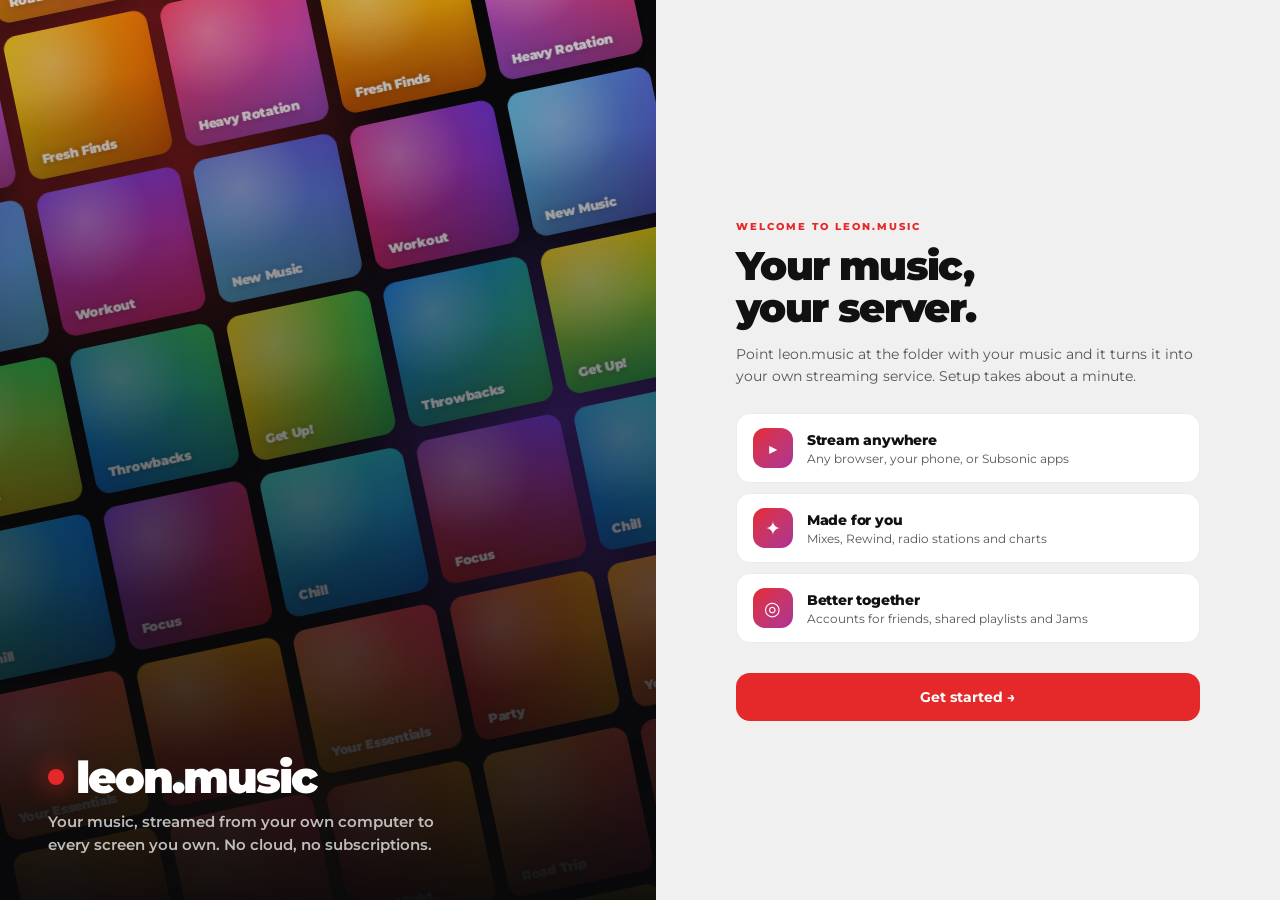
==== commit 01217a6b: "leon.music 2.7: music videos, Music TV, new artist page and setup wizard Co-Authored-By: Claude Opus" ====
--- a/frontend.html
+++ b/frontend.html
@@ -4,6 +4,8 @@
 <meta charset="utf-8">
 <meta name="viewport" content="width=device-width,initial-scale=1,viewport-fit=cover">
 <title>leon.music</title>
+<link rel="icon" href="/favicon.svg" type="image/svg+xml" id="favSvg"><link rel="alternate icon" href="/favicon.ico">
+<link rel="apple-touch-icon" href="/apple-touch-icon.png">
 <link rel="stylesheet" href="https://fonts.googleapis.com/css2?family=Montserrat:wght@300;400;500;600;700;900&display=swap">
 <style>
 :root{
@@ -32,8 +34,109 @@
 ::-webkit-scrollbar-thumb{background:var(--bg4);border-radius:2px}
 
 /* ── SETUP ── */
+body:not(.booted) #setup{visibility:hidden}   /* don't flash the setup wizard while the app checks the server */
 #setup{position:fixed;inset:0;z-index:999;display:flex;align-items:center;justify-content:center;
   background:var(--bg);padding:24px}
+/* ── Setup wizard (first run) ── */
+#setup.sw{padding:0;display:grid;grid-template-columns:minmax(0,1.05fr) minmax(0,1fr);align-items:stretch;justify-content:stretch;overflow:hidden}
+.sw-hero{position:relative;overflow:hidden;background:#09090b;isolation:isolate}
+.sw-blob{position:absolute;border-radius:50%;filter:blur(70px);opacity:.55;z-index:-1;animation:swFloat 18s ease-in-out infinite alternate}
+.sw-blob.b1{width:60%;aspect-ratio:1;left:-10%;top:-10%;background:var(--accent)}
+.sw-blob.b2{width:55%;aspect-ratio:1;right:-15%;top:30%;background:#7c3aed;animation-delay:-6s}
+.sw-blob.b3{width:50%;aspect-ratio:1;left:20%;bottom:-20%;background:#ff9f0a;animation-delay:-12s;opacity:.35}
+@keyframes swFloat{to{transform:translate(8%,10%) scale(1.15)}}
+.sw-wall{position:absolute;inset:-20% -10%;display:flex;gap:14px;transform:rotate(-12deg);opacity:.9}
+.sw-col{flex:1;display:flex;flex-direction:column;gap:14px;animation:swScroll 38s linear infinite}
+.sw-col:nth-child(2n){animation-direction:reverse;animation-duration:46s}
+.sw-col:nth-child(3n){animation-duration:42s}
+@keyframes swScroll{to{transform:translateY(-50%)}}
+.sw-tile{flex:none;aspect-ratio:1;border-radius:14px;overflow:hidden;background:#1b1b20;box-shadow:0 12px 30px rgba(0,0,0,.35);transition:opacity .6s}
+.sw-tile.g{position:relative}
+.sw-tile.g::after{content:'';position:absolute;inset:0;background:radial-gradient(circle at 30% 25%,rgba(255,255,255,.35),transparent 45%),linear-gradient(0deg,rgba(0,0,0,.25),transparent 60%)}
+.sw-tile.g span{position:absolute;left:10%;bottom:9%;right:10%;font-weight:900;font-size:13px;letter-spacing:-.3px;color:#fff;z-index:1;line-height:1.1;text-shadow:0 1px 8px rgba(0,0,0,.3)}
+.sw-tile img,.sw-tile canvas{width:100%;height:100%;object-fit:cover;display:block}
+.sw-tile.fresh{animation:swPop .7s cubic-bezier(.2,1.4,.4,1)}
+@keyframes swPop{from{transform:scale(.6);opacity:0}}
+.sw-shade{position:absolute;inset:0;background:linear-gradient(180deg,rgba(9,9,11,.15),rgba(9,9,11,.55) 55%,rgba(9,9,11,.96));z-index:1}
+.sw-brand{position:absolute;left:48px;right:48px;bottom:44px;z-index:2;color:#fff}
+.sw-mark{display:flex;align-items:center;gap:12px;font-size:44px;font-weight:900;letter-spacing:-2px;line-height:1}
+.sw-mark .dot{width:16px;height:16px;border-radius:50%;background:var(--accent);box-shadow:0 0 24px var(--accent)}
+.sw-tag{margin-top:12px;font-size:15px;font-weight:600;color:rgba(255,255,255,.72);max-width:420px;line-height:1.5}
+.sw-panel{display:flex;flex-direction:column;background:var(--bg);min-height:0;overflow-y:auto}
+.sw-rail{display:flex;gap:6px;padding:32px 48px 0;max-width:560px;width:100%;margin:0 auto}
+.sw-rail div{flex:1;min-width:0}
+.sw-rail i{display:block;height:4px;border-radius:2px;background:var(--bg3);overflow:hidden;position:relative}
+.sw-rail i::after{content:'';position:absolute;inset:0;background:var(--accent);transform:scaleX(0);transform-origin:left;transition:transform .45s cubic-bezier(.3,.7,.2,1)}
+.sw-rail .done i::after,.sw-rail .on i::after{transform:scaleX(1)}
+.sw-rail span{display:block;font-size:10px;font-weight:800;letter-spacing:1.4px;text-transform:uppercase;color:var(--fg3);margin-top:8px;white-space:nowrap;overflow:hidden;text-overflow:ellipsis}
+.sw-rail .on span,.sw-rail .done span{color:var(--fg)}
+.sw-rail.hide{visibility:hidden}
+.sw-body{flex:1;display:flex;flex-direction:column;justify-content:center;padding:32px 48px 48px;max-width:560px;width:100%;margin:0 auto}
+#setup.sw .setup-step{animation:swIn .45s cubic-bezier(.2,.8,.2,1)}
+@keyframes swIn{from{opacity:0;transform:translateY(14px)}}
+.sw-eyebrow{font-size:10px;font-weight:800;letter-spacing:2px;text-transform:uppercase;color:var(--accent);margin-bottom:12px}
+.sw-h{font-size:40px;font-weight:900;letter-spacing:-1.6px;line-height:1.05;margin-bottom:14px;text-wrap:balance}
+.sw-sub{font-size:14px;color:var(--fg2);line-height:1.6;margin-bottom:26px;max-width:460px}
+.sw-sub code{color:var(--accent);font-family:ui-monospace,monospace;font-size:13px}
+.sw-feats{display:grid;gap:10px;margin-bottom:30px}
+.sw-feat{display:flex;gap:14px;align-items:center;padding:14px 16px;border-radius:14px;background:var(--bg2);border:1px solid var(--border)}
+.sw-feat b{display:block;font-size:14px;font-weight:800;letter-spacing:-.2px}
+.sw-feat small{display:block;font-size:12px;color:var(--fg2);margin-top:2px}
+.sw-ic{flex:none;width:40px;height:40px;border-radius:12px;display:flex;align-items:center;justify-content:center;font-size:19px;color:#fff;
+  background:linear-gradient(135deg,var(--accent),color-mix(in srgb,var(--accent) 45%,#7c3aed))}
+.sw-field{position:relative;margin-bottom:12px}
+.sw-in{width:100%;background:var(--bg2);border:1.5px solid var(--border);border-radius:14px;padding:16px 18px;font:600 16px 'Montserrat',sans-serif;color:var(--fg);transition:border-color .2s,box-shadow .2s}
+.sw-in:focus{outline:none;border-color:var(--accent);box-shadow:0 0 0 4px color-mix(in srgb,var(--accent) 18%,transparent)}
+.sw-in::placeholder{color:var(--fg3);font-weight:500}
+.sw-eye{position:absolute;right:8px;top:50%;transform:translateY(-50%);background:none;border:none;color:var(--fg2);font:700 11px 'Montserrat',sans-serif;padding:8px 10px;border-radius:8px;cursor:pointer;letter-spacing:.5px;text-transform:uppercase}
+.sw-eye:hover{color:var(--fg);background:var(--bg3)}
+.sw-check{min-height:58px;margin-bottom:8px}
+.sw-res{display:flex;gap:12px;align-items:flex-start;padding:13px 15px;border-radius:12px;font-size:13px;line-height:1.5;background:var(--bg2);border:1px solid var(--border)}
+.sw-res .k{flex:none;width:24px;height:24px;border-radius:50%;display:flex;align-items:center;justify-content:center;font-size:13px;font-weight:900;color:#fff;background:#22a35a}
+.sw-res.bad .k{background:var(--accent)}.sw-res.wait .k{background:var(--bg4);animation:swPulse 1s ease-in-out infinite}
+@keyframes swPulse{50%{opacity:.4}}
+.sw-res>div{min-width:0;overflow-wrap:anywhere}.sw-res b{font-weight:800}.sw-res small{display:block;color:var(--fg2);font-size:12px}
+.sw-chips{display:flex;flex-wrap:wrap;gap:6px;margin-top:8px}
+.sw-chips span{font-size:11.5px;font-weight:700;padding:4px 10px;border-radius:99px;background:var(--bg3);color:var(--fg)}
+.sw-prev{display:flex;gap:12px;margin:4px 0 26px}
+.sw-pv{flex:1;min-width:0;border-radius:14px;background:var(--bg2);border:1px solid var(--border);padding:14px}
+.sw-pv small{display:block;font-size:9.5px;font-weight:800;letter-spacing:1.4px;text-transform:uppercase;color:var(--fg3);margin-bottom:10px}
+.sw-pv-side{display:flex;align-items:center;gap:8px;font-size:17px;font-weight:900;letter-spacing:-.5px;overflow:hidden;white-space:nowrap;text-overflow:ellipsis}
+.sw-pv-side .dot{flex:none;width:9px;height:9px;border-radius:50%;background:var(--accent)}
+.sw-pv-tab{display:flex;align-items:center;gap:8px;background:var(--bg3);border-radius:9px 9px 0 0;padding:8px 12px;font-size:12px;font-weight:600;overflow:hidden;white-space:nowrap}
+.sw-pv-tab .dot{flex:none;width:12px;height:12px;border-radius:3px;background:var(--accent)}
+.sw-pv-tab span{overflow:hidden;text-overflow:ellipsis}
+.sw-meter{display:flex;gap:4px;margin:2px 0 8px}.sw-meter i{flex:1;height:4px;border-radius:2px;background:var(--bg3);transition:background .25s}
+.sw-meter.l1 i:nth-child(-n+1){background:var(--accent)}.sw-meter.l2 i:nth-child(-n+2){background:#ff9f0a}
+.sw-meter.l3 i:nth-child(-n+3){background:#34c759}.sw-meter.l4 i{background:#22a35a}
+.sw-hint{font-size:12px;color:var(--fg2);min-height:18px;margin-bottom:6px}
+.sw-err{color:var(--accent);font-size:12.5px;font-weight:600;min-height:18px;margin-bottom:8px}
+.sw-acts{display:flex;gap:10px;margin-top:10px}
+.sw-acts .btn-primary{flex:1;padding:15px;font-size:14px;border-radius:14px}
+.sw-acts .btn-secondary{padding:15px 22px;border-radius:14px}
+.sw-big{font-size:96px;font-weight:900;letter-spacing:-5px;line-height:.95;font-variant-numeric:tabular-nums;margin:6px 0 4px;
+  background:linear-gradient(135deg,var(--fg),color-mix(in srgb,var(--accent) 70%,var(--fg)));-webkit-background-clip:text;background-clip:text;color:transparent}
+.sw-big-l{font-size:15px;font-weight:700;color:var(--fg2);margin-bottom:26px}
+.sw-bar{height:8px;border-radius:4px;background:var(--bg3);overflow:hidden;margin-bottom:12px}
+.sw-bar div{height:100%;width:0;border-radius:4px;background:linear-gradient(90deg,var(--accent),#ff9f0a);transition:width .6s ease}
+.sw-bar.ind div{width:35%!important;animation:swInd 1.3s ease-in-out infinite}
+@keyframes swInd{from{transform:translateX(-100%)}to{transform:translateX(290%)}}
+.sw-file{font-size:12px;color:var(--fg3);white-space:nowrap;overflow:hidden;text-overflow:ellipsis;min-height:18px;font-family:ui-monospace,monospace}
+.sw-stats{display:grid;grid-template-columns:repeat(3,1fr);gap:10px;margin:6px 0 28px}
+.sw-stat{border-radius:14px;background:var(--bg2);border:1px solid var(--border);padding:16px 14px}
+.sw-stat b{display:block;font-size:30px;font-weight:900;letter-spacing:-1.2px;font-variant-numeric:tabular-nums}
+.sw-stat small{font-size:11px;font-weight:700;color:var(--fg2);text-transform:uppercase;letter-spacing:1px}
+.sw-next{font-size:12.5px;color:var(--fg2);line-height:1.6;margin-top:16px}
+@media (max-width:860px){
+  #setup.sw{grid-template-columns:1fr;grid-template-rows:200px 1fr;overflow-y:auto}
+  .sw-brand{left:20px;right:20px;bottom:18px}.sw-mark{font-size:30px;letter-spacing:-1.2px}.sw-mark .dot{width:12px;height:12px}
+  .sw-tag{display:none}
+  .sw-rail{padding:20px 16px 0}.sw-rail span{font-size:9px;letter-spacing:.8px}
+  .sw-body{padding:24px 16px 32px;justify-content:flex-start}
+  .sw-h{font-size:30px;letter-spacing:-1px}.sw-big{font-size:72px;letter-spacing:-3px}
+  .sw-prev{flex-direction:column}
+  .sw-stat{padding:12px 10px}.sw-stat b{font-size:22px}
+}
 .setup-card{width:100%;max-width:440px;background:var(--bg2);border:1px solid var(--border);border-radius:20px;padding:40px}
 .setup-logo{display:flex;align-items:center;gap:10px;margin-bottom:36px;font-size:20px;font-weight:900;letter-spacing:-.5px}
 .setup-logo .dot{width:10px;height:10px;border-radius:50%;background:var(--accent)}
@@ -98,6 +201,252 @@
   padding:6px 10px;font-size:13px;color:var(--fg2);transition:background .15s}
 .theme-btn:hover{background:var(--bg4);color:var(--fg)}
 .content{padding:24px 28px 40px}
+/* ── Artist page ── */
+.ap{position:relative;margin:-24px -28px 0;padding:0 28px 40px;isolation:isolate}
+.ap-bg{position:absolute;left:0;right:0;top:0;height:620px;z-index:-1;overflow:hidden;pointer-events:none;
+  -webkit-mask-image:linear-gradient(#000 35%,transparent);mask-image:linear-gradient(#000 35%,transparent)}
+.ap-bg img,.ap-bg canvas{width:100%;height:100%;object-fit:cover;filter:blur(64px) saturate(1.6);transform:scale(1.5);opacity:.75}
+.ap-bg::after{content:'';position:absolute;inset:0;background:linear-gradient(color-mix(in srgb,var(--bg2) 25%,transparent),color-mix(in srgb,var(--bg2) 70%,transparent))}
+.ap-hero{display:flex;flex-direction:column;align-items:center;text-align:center;padding:52px 0 36px}
+.ap-pic{width:172px;height:172px;border-radius:50%;overflow:hidden;background:var(--bg3);box-shadow:0 22px 60px rgba(0,0,0,.45)}
+.ap-pic img,.ap-pic canvas{width:100%;height:100%;object-fit:cover;display:block}
+.ap-name{font-size:46px;font-weight:900;letter-spacing:-1.8px;line-height:1.05;margin:20px 0 6px;text-wrap:balance}
+.ap-meta{font-size:13px;font-weight:600;color:var(--fg2);margin-bottom:20px}
+.ap-btns{display:flex;align-items:center;gap:14px}
+.ap-play{width:58px;height:58px;border-radius:50%;border:none;background:var(--accent);color:#fff;font-size:21px;display:flex;align-items:center;justify-content:center;
+  padding-left:4px;box-shadow:0 10px 26px color-mix(in srgb,var(--accent) 45%,transparent);transition:transform .15s}
+.ap-play:hover{transform:scale(1.06)}
+.ap-ic{width:42px;height:42px;border-radius:50%;border:none;background:color-mix(in srgb,var(--fg) 12%,transparent);color:var(--fg);font-size:16px;
+  display:flex;align-items:center;justify-content:center;backdrop-filter:blur(10px);transition:background .15s}
+.ap-ic:hover{background:color-mix(in srgb,var(--fg) 22%,transparent)}
+.ap-top{display:grid;grid-template-columns:minmax(230px,300px) minmax(0,1fr);gap:44px;margin-bottom:44px}
+.ap-h{display:flex;align-items:center;gap:4px;font-size:17px;font-weight:800;letter-spacing:-.3px;margin-bottom:14px;background:none;border:none;color:var(--fg);padding:0;font-family:inherit}
+button.ap-h{cursor:pointer}button.ap-h:hover{color:var(--accent)}.ap-h .chev{font-size:20px;line-height:1;margin-top:-2px}
+.ap-latest{display:flex;gap:16px;align-items:flex-start;cursor:pointer}
+.ap-latest .cv{flex:none;width:136px;aspect-ratio:1;border-radius:8px;overflow:hidden;background:var(--bg3);box-shadow:0 10px 26px rgba(0,0,0,.3);transition:transform .15s}
+.ap-latest:hover .cv{transform:translateY(-2px)}
+.ap-latest .cv img,.ap-latest .cv canvas{width:100%;height:100%;object-fit:cover;display:block}
+.ap-latest small{display:block;font-size:11px;font-weight:700;color:var(--fg2);text-transform:uppercase;letter-spacing:.8px;margin:6px 0 6px}
+.ap-latest b{display:block;font-size:16px;font-weight:800;letter-spacing:-.3px;line-height:1.25}
+.ap-latest span{display:block;font-size:12.5px;color:var(--fg2);margin-top:4px}
+.ap-songs{display:grid;grid-template-columns:repeat(3,minmax(0,1fr));grid-template-rows:repeat(3,auto);grid-auto-flow:column;column-gap:28px}
+.ap-song{display:flex;align-items:center;gap:12px;padding:8px 6px;border-bottom:1px solid var(--border);cursor:pointer;min-width:0;border-radius:6px}
+.ap-song:hover{background:color-mix(in srgb,var(--fg) 6%,transparent)}
+.ap-song .cv{flex:none;width:44px;height:44px;border-radius:5px;overflow:hidden;background:var(--bg3)}
+.ap-song .cv img,.ap-song .cv canvas{width:100%;height:100%;object-fit:cover;display:block}
+.ap-song .tx{flex:1;min-width:0}
+.ap-song b{display:block;font-size:13px;font-weight:700;white-space:nowrap;overflow:hidden;text-overflow:ellipsis}
+.ap-song span{display:block;font-size:12px;color:var(--fg2);white-space:nowrap;overflow:hidden;text-overflow:ellipsis;margin-top:2px}
+.ap-song.playing b{color:var(--accent)}
+.ap-song .more{flex:none;background:none;border:none;color:var(--fg2);font-size:15px;letter-spacing:1px;padding:6px 8px;border-radius:6px;opacity:0;transition:opacity .15s}
+.ap-song:hover .more{opacity:1}.ap-song .more:hover{background:var(--bg3);color:var(--fg)}
+.nw-row.ap-albums{grid-auto-columns:calc((100% - 100px)/6)}
+.nw-row.ap-pls{grid-auto-columns:calc((100% - 80px)/5)}
+.ap-cv{aspect-ratio:1;border-radius:10px;overflow:hidden;position:relative;display:flex;flex-direction:column;margin-bottom:9px;transition:transform .15s;cursor:pointer}
+.ap-card:hover .ap-cv{transform:translateY(-3px)}
+.ap-cv.ess{background:#cfcfd3;color:#111}
+.ap-cv.deep{background:linear-gradient(160deg,color-mix(in srgb,var(--accent) 55%,#120a14),#0d0d10);color:#fff}
+.ap-cv-top{position:relative;flex:none;height:37%;padding:0 14px}
+.ap-cv-brand{position:absolute;right:12px;top:10px;font-size:12px;font-weight:900;letter-spacing:-.4px;max-width:45%;white-space:nowrap;overflow:hidden;text-overflow:ellipsis}
+.ap-cv-brand img{display:block;max-width:100%;max-height:18px;object-fit:contain;object-position:right}
+.ap-cv.ess .ap-cv-brand img{filter:brightness(0)}
+.ap-cv.deep .ap-cv-brand img{filter:brightness(0) invert(1)}
+.ap-cv-word{position:absolute;left:12px;right:10px;bottom:4px;font-size:clamp(20px,2.6vw,34px);font-weight:900;letter-spacing:-1.4px;line-height:1;white-space:nowrap;overflow:hidden}
+.ap-cv-ph{flex:1;min-height:0;overflow:hidden}
+.ap-cv-ph img,.ap-cv-ph canvas{width:100%;height:100%;object-fit:cover;object-position:50% 25%;display:block;filter:grayscale(1) contrast(1.08)}
+.ap-cv.deep .ap-cv-ph{margin:2px 12px 12px;border-radius:8px}
+.ap-cv.deep .ap-cv-ph img{filter:grayscale(1) contrast(1.15);mix-blend-mode:luminosity;opacity:.92}
+@media(max-width:680px){
+  .ap{margin:-12px -16px 0;padding:0 16px 28px}
+  .ap-hero{padding:30px 0 26px}.ap-pic{width:136px;height:136px}.ap-name{font-size:32px;letter-spacing:-1px}
+  .ap-top{grid-template-columns:1fr;gap:28px;margin-bottom:30px}
+  .ap-latest .cv{width:112px}
+  .ap-songs{grid-template-columns:1fr;grid-template-rows:none;grid-auto-flow:row}
+  .ap-song:nth-child(n+7){display:none}.ap-song .more{opacity:1}
+  .nw-row.ap-albums,.nw-row.ap-pls{grid-auto-columns:44%}
+  .ap-cv-word{font-size:24px}
+}
+/* ── Music videos ── */
+.vd-card{cursor:pointer;min-width:0}
+.vd-th{position:relative;aspect-ratio:16/9;border-radius:10px;overflow:hidden;margin-bottom:9px;
+  background:linear-gradient(135deg,color-mix(in srgb,var(--accent) 55%,#1a1030),#0d0d12);transition:transform .15s}
+.vd-card:hover .vd-th{transform:translateY(-3px)}
+.vd-th img{width:100%;height:100%;object-fit:cover;display:block}
+.vd-th .vd-ph{position:absolute;inset:0;display:flex;align-items:center;justify-content:center;font-size:30px;color:rgba(255,255,255,.75)}
+.vd-dur{position:absolute;right:7px;bottom:7px;background:rgba(0,0,0,.72);color:#fff;font-size:11px;font-weight:700;padding:2px 6px;border-radius:5px;font-variant-numeric:tabular-nums}
+.vd-play{position:absolute;left:50%;top:50%;width:46px;height:46px;margin:-23px 0 0 -23px;border-radius:50%;background:rgba(0,0,0,.55);color:#fff;
+  display:flex;align-items:center;justify-content:center;font-size:17px;padding-left:3px;opacity:0;transition:opacity .15s;backdrop-filter:blur(6px)}
+.vd-card:hover .vd-play{opacity:1}
+.nw-row.vd-row{grid-auto-columns:calc((100% - 60px)/4)}
+.vd-hero{position:relative;border-radius:18px;overflow:hidden;aspect-ratio:21/8;max-height:340px;width:100%;margin-bottom:36px;cursor:pointer;
+  background:linear-gradient(135deg,color-mix(in srgb,var(--accent) 60%,#1a1030),#0b0b10)}
+.vd-hero img{position:absolute;inset:0;width:100%;height:100%;object-fit:cover}
+.vd-hero::after{content:'';position:absolute;inset:0;background:linear-gradient(90deg,rgba(0,0,0,.82),rgba(0,0,0,.15) 65%)}
+.vd-hero-tx{position:absolute;left:36px;bottom:32px;right:40%;z-index:1;color:#fff}
+.vd-hero-tx small{display:block;font-size:10px;font-weight:800;letter-spacing:2px;text-transform:uppercase;color:#fff;opacity:.8;margin-bottom:10px}
+.vd-hero-tx b{display:block;font-size:40px;font-weight:900;letter-spacing:-1.5px;line-height:1.05}
+.vd-hero-tx span{display:block;font-size:15px;font-weight:600;opacity:.8;margin:8px 0 18px}
+.vd-btn{display:inline-flex;align-items:center;gap:8px;background:#fff;color:#111;border:none;border-radius:99px;padding:11px 22px;font:800 13px 'Montserrat',sans-serif;cursor:pointer}
+.vd-btn.sec{background:color-mix(in srgb,var(--fg) 12%,transparent);color:var(--fg)}
+.vd-top{display:flex;align-items:center;justify-content:space-between;gap:12px;margin-bottom:22px}
+.vd-top h1{font-size:34px;font-weight:900;letter-spacing:-1.2px}
+.vp{display:grid;grid-template-columns:minmax(0,1fr) 340px;gap:32px;align-items:start}
+.vp-stage{background:#000;border-radius:16px;overflow:hidden;aspect-ratio:16/9;box-shadow:0 24px 60px rgba(0,0,0,.4)}
+.vp-stage video{width:100%;height:100%;display:block;background:#000}
+.vp-t{font-size:30px;font-weight:900;letter-spacing:-1px;margin:22px 0 4px;line-height:1.1}
+.vp-a{font-size:15px;font-weight:700;color:var(--fg2);margin-bottom:18px}
+.vp-a a{color:inherit;cursor:pointer;text-decoration:none}.vp-a a:hover{color:var(--accent)}
+.vp-btns{display:flex;gap:10px;flex-wrap:wrap}
+.vp-next h3{font-size:15px;font-weight:800;margin-bottom:12px}
+.vp-item{display:flex;gap:12px;align-items:center;padding:7px;border-radius:10px;cursor:pointer}
+.vp-item:hover{background:color-mix(in srgb,var(--fg) 6%,transparent)}.vp-item.on{background:color-mix(in srgb,var(--accent) 14%,transparent)}
+.vp-item .vd-th{flex:none;width:128px;margin:0;border-radius:7px}
+.vp-item b{display:block;font-size:13px;font-weight:700;line-height:1.3;display:-webkit-box;-webkit-line-clamp:2;-webkit-box-orient:vertical;overflow:hidden}
+.vp-item span{display:block;font-size:12px;color:var(--fg2);margin-top:3px}
+.vd-banner{position:relative;overflow:hidden;border-radius:18px;padding:26px 28px;margin-bottom:28px;color:#fff;
+  background:radial-gradient(70% 120% at 0% 0%,color-mix(in srgb,var(--accent) 85%,transparent),transparent 70%),linear-gradient(120deg,#2b0d3d,#0a84ff 140%)}
+.vd-banner small{display:block;font-size:10px;font-weight:800;letter-spacing:2px;text-transform:uppercase;opacity:.85;margin-bottom:8px}
+.vd-banner b{display:block;font-size:24px;font-weight:900;letter-spacing:-.8px;margin-bottom:6px}
+.vd-banner p{font-size:13.5px;opacity:.85;max-width:560px;line-height:1.55;margin-bottom:16px}
+.vd-banner .x{position:absolute;right:14px;top:12px;background:none;border:none;color:#fff;opacity:.7;font-size:18px;cursor:pointer}
+.vd-banner-art{position:absolute;right:28px;top:50%;transform:translateY(-50%) rotate(-6deg);font-size:76px;opacity:.9;filter:drop-shadow(0 10px 30px rgba(0,0,0,.35))}
+.vs-ov{position:fixed;inset:0;z-index:600;background:rgba(0,0,0,.6);display:flex;align-items:center;justify-content:center;padding:16px;backdrop-filter:blur(6px)}
+.vs-card{width:100%;max-width:560px;max-height:calc(100vh - 32px);overflow-y:auto;background:var(--bg);border:1px solid var(--border);border-radius:22px;padding:30px 30px 26px;box-shadow:0 40px 100px rgba(0,0,0,.5)}
+.vd-tree{font:500 12.5px/1.75 ui-monospace,monospace;background:var(--bg2);border:1px solid var(--border);border-radius:12px;padding:12px 16px;margin:0 0 18px;color:var(--fg2);white-space:pre;overflow-x:auto}
+.vd-tree b{color:var(--fg);font-weight:700}.vd-tree i{font-style:normal;color:var(--accent)}
+.ap-cv.vess{background:#cfcfd3;color:#111}
+.ap-cv{container-type:inline-size}.ap-cv .ap-cv-word{font-size:15.5cqw}.ap-cv.vess .ap-cv-word{font-size:9.6cqw;letter-spacing:-.04em}
+.vl-art .ap-cv{height:200px}@media(max-width:680px){.vl-art .ap-cv{height:132px}}
+.ap-cv.vess .ap-cv-ph{margin:2px 12px 12px;border-radius:8px}
+.ap-cv.vess .ap-cv-brand img{filter:brightness(0)}
+@media(max-width:860px){.vp{grid-template-columns:1fr}.vd-hero{aspect-ratio:16/10}.vd-hero-tx{right:24px;left:22px;bottom:22px}.vd-hero-tx b{font-size:28px}}
+@media(max-width:680px){.nw-row.vd-row{grid-auto-columns:78%}.vd-banner-art{display:none}.vd-top h1{font-size:26px}
+  .vp-stage{border-radius:0;margin:0 -16px}.vp-t{font-size:23px}}
+/* ── Video playlist page + full-screen video player ── */
+.vl-row{display:grid;grid-template-columns:28px 132px minmax(0,1fr) 60px;gap:16px;align-items:center;padding:8px 10px;border-radius:10px;cursor:pointer}
+.vl-row:hover{background:var(--bg3)}
+.vl-row .n{font-size:13px;color:var(--fg3);text-align:right;font-variant-numeric:tabular-nums}
+.vl-row .vd-th{margin:0;border-radius:7px}
+.vl-row b{display:block;font-size:14px;font-weight:700;white-space:nowrap;overflow:hidden;text-overflow:ellipsis}
+.vl-row span{display:block;font-size:12.5px;color:var(--fg2);margin-top:3px;white-space:nowrap;overflow:hidden;text-overflow:ellipsis}
+.vl-row .d{font-size:12.5px;color:var(--fg2);text-align:right;font-variant-numeric:tabular-nums}
+.vl-art{width:200px;height:200px;border-radius:12px;overflow:hidden;flex:none;box-shadow:0 16px 48px rgba(0,0,0,.5)}
+.vl-art .ap-cv{margin:0;height:100%;border-radius:0;cursor:default}
+.vx{position:fixed;inset:0;z-index:900;background:#000;color:#fff;display:flex;align-items:center;justify-content:center;opacity:0;visibility:hidden;pointer-events:none;
+  transition:opacity .25s,visibility 0s .25s;user-select:none}
+.vx.on{opacity:1;visibility:visible;pointer-events:auto;transition:opacity .25s}
+.vx video{width:100%;height:100%;object-fit:contain;background:#000;display:block}
+.vx.idle{cursor:none}
+.vx-top,.vx-bot{position:absolute;left:0;right:0;transition:opacity .35s,transform .35s;z-index:2}
+.vx.idle .vx-top,.vx.idle .vx-bot,.vx.idle .vx-side{opacity:0;pointer-events:none}
+.vx.idle .vx-top{transform:translateY(-10px)}.vx.idle .vx-bot{transform:translateY(10px)}
+.vx-top{top:0;padding:22px 28px 60px;background:linear-gradient(rgba(0,0,0,.75),transparent);display:flex;align-items:flex-start;gap:16px}
+.vx-t{flex:1;min-width:0}
+.vx-t small{display:block;font-size:10px;font-weight:800;letter-spacing:2px;text-transform:uppercase;color:var(--accent);margin-bottom:6px}
+.vx-t b{display:block;font-size:26px;font-weight:900;letter-spacing:-.8px;line-height:1.1;white-space:nowrap;overflow:hidden;text-overflow:ellipsis}
+.vx-t span{display:block;font-size:14px;font-weight:600;opacity:.75;margin-top:4px}
+.vx-i{flex:none;width:44px;height:44px;border-radius:50%;border:none;background:rgba(255,255,255,.12);color:#fff;font-size:17px;display:flex;align-items:center;justify-content:center;
+  cursor:pointer;backdrop-filter:blur(12px);transition:background .15s,transform .15s}
+.vx-i:hover{background:rgba(255,255,255,.24)}.vx-i:active{transform:scale(.94)}
+.vx-i.on{background:#fff;color:#000}
+.vx-bot{bottom:0;padding:70px 28px 24px;background:linear-gradient(transparent,rgba(0,0,0,.85))}
+.vx-bar{position:relative;height:18px;display:flex;align-items:center;cursor:pointer;margin-bottom:6px;touch-action:none}
+.vx-bar i{position:absolute;left:0;right:0;height:4px;border-radius:2px;background:rgba(255,255,255,.22);transition:height .15s}
+.vx-bar .buf{right:auto;background:rgba(255,255,255,.35)}
+.vx-bar .fill{right:auto;background:var(--accent)}
+.vx-bar .knob{position:absolute;width:14px;height:14px;margin-left:-7px;border-radius:50%;background:#fff;box-shadow:0 2px 8px rgba(0,0,0,.4);transform:scale(0);transition:transform .15s}
+.vx-bar:hover i,.vx-bar.drag i{height:6px}.vx-bar:hover .knob,.vx-bar.drag .knob{transform:scale(1)}
+.vx-tip{position:absolute;bottom:22px;transform:translateX(-50%);background:rgba(0,0,0,.8);font-size:11.5px;font-weight:700;padding:3px 7px;border-radius:5px;display:none;font-variant-numeric:tabular-nums}
+.vx-bar:hover .vx-tip{display:block}
+.vx-row{display:flex;align-items:center;gap:12px}
+.vx-time{font-size:13px;font-weight:700;font-variant-numeric:tabular-nums;opacity:.9;min-width:110px}
+.vx-mid{flex:1;display:flex;justify-content:center;align-items:center;gap:14px}
+.vx-play{width:62px;height:62px;border-radius:50%;border:none;background:#fff;color:#000;font-size:22px;display:flex;align-items:center;justify-content:center;cursor:pointer;transition:transform .15s}
+.vx-play:hover{transform:scale(1.06)}
+.vx-right{display:flex;align-items:center;gap:10px;min-width:110px;justify-content:flex-end}
+.vx-vol{width:90px;accent-color:#fff;cursor:pointer}
+.vx-flash{position:absolute;left:50%;top:50%;width:84px;height:84px;margin:-42px 0 0 -42px;border-radius:50%;background:rgba(0,0,0,.5);display:flex;align-items:center;justify-content:center;
+  font-size:30px;opacity:0;pointer-events:none;z-index:1;backdrop-filter:blur(8px)}
+.vx-flash.go{animation:vxFlash .55s ease-out}
+@keyframes vxFlash{0%{opacity:1;transform:scale(.8)}100%{opacity:0;transform:scale(1.35)}}
+.vx-spin{position:absolute;left:50%;top:50%;width:46px;height:46px;margin:-23px 0 0 -23px;border:3px solid rgba(255,255,255,.25);border-top-color:#fff;border-radius:50%;animation:spin .8s linear infinite;display:none;z-index:1}
+.vx.wait .vx-spin{display:block}
+@keyframes spin{to{transform:rotate(360deg)}}
+.vx-side{position:absolute;right:0;top:0;bottom:0;width:340px;z-index:3;background:rgba(10,10,14,.88);backdrop-filter:blur(20px);transform:translateX(100%);transition:transform .3s,opacity .35s;
+  padding:24px 16px;overflow-y:auto}
+.vx-side.open{transform:none}
+.vx-side h3{font-size:15px;font-weight:800;margin:0 6px 12px}
+.vx-side .vp-item span{color:rgba(255,255,255,.6)}
+.vx-side .vp-item:hover{background:rgba(255,255,255,.08)}
+.vx-err{position:absolute;left:50%;top:50%;transform:translate(-50%,-50%);text-align:center;font-weight:700;z-index:1;display:none}
+.vx.err .vx-err{display:block}
+@media(max-width:680px){
+  .vl-row{grid-template-columns:104px minmax(0,1fr) 44px;gap:12px}.vl-row .n{display:none}
+  .vl-art{width:132px;height:132px}
+  .vx-top{padding:14px 14px 50px}.vx-t b{font-size:19px}.vx-bot{padding:50px 14px 18px}
+  .vx-vol,.vx-time{display:none}.vx-right{min-width:0}.vx-mid{justify-content:flex-start}.vx-play{width:52px;height:52px}
+  .vx-side{width:100%}
+}
+/* ── Music TV ── */
+.tv-live{position:relative;border-radius:20px;overflow:hidden;background:#000;aspect-ratio:16/9;max-height:72vh;width:100%;margin:0 auto 14px;box-shadow:0 30px 80px rgba(0,0,0,.45)}
+.tv-live video{width:100%;height:100%;object-fit:contain;display:block;background:#000}
+.tv-chips{position:absolute;left:18px;top:16px;display:flex;gap:8px;z-index:2;pointer-events:none}
+.tv-chip{display:inline-flex;align-items:center;gap:6px;background:rgba(0,0,0,.55);backdrop-filter:blur(10px);color:#fff;font-size:11.5px;font-weight:800;
+  letter-spacing:.6px;padding:6px 11px;border-radius:99px;text-transform:uppercase}
+.tv-chip.live{background:#e5282a}.tv-chip.live::before{content:'';width:7px;height:7px;border-radius:50%;background:#fff;animation:tvPulse 1.4s infinite}
+@keyframes tvPulse{50%{opacity:.3}}
+.tv-ctl{position:absolute;right:16px;bottom:16px;display:flex;gap:8px;z-index:2}
+.tv-btn{border:none;border-radius:99px;background:rgba(0,0,0,.6);backdrop-filter:blur(10px);color:#fff;font:800 12.5px 'Montserrat',sans-serif;padding:10px 16px;cursor:pointer;display:inline-flex;align-items:center;gap:6px}
+.tv-btn:hover{background:rgba(0,0,0,.8)}.tv-btn.pri{background:#fff;color:#000}
+.tv-msg{position:absolute;inset:0;display:flex;align-items:center;justify-content:center;flex-direction:column;gap:10px;color:#fff;text-align:center;padding:20px;z-index:1;font-weight:700}
+.tv-now{display:flex;align-items:center;gap:10px;font-size:13px;color:var(--fg2);margin:0 4px 34px}
+.tv-now b{color:var(--fg);font-weight:800}
+.tv-promo{position:relative;overflow:hidden;border-radius:20px;padding:34px 36px;margin-bottom:34px;color:#fff;min-height:200px;
+  background:radial-gradient(60% 120% at 100% 0%,#7c3aed,transparent 60%),radial-gradient(70% 120% at 0% 100%,color-mix(in srgb,var(--accent) 90%,transparent),transparent 65%),#0d0a16}
+.tv-promo small{display:block;font-size:10px;font-weight:800;letter-spacing:2px;text-transform:uppercase;opacity:.85;margin-bottom:10px}
+.tv-promo b{display:block;font-size:32px;font-weight:900;letter-spacing:-1.2px;line-height:1.05;margin-bottom:10px;max-width:560px}
+.tv-promo p{font-size:14px;opacity:.85;line-height:1.55;max-width:520px;margin-bottom:18px}
+.tv-promo .tvmock{position:absolute;right:36px;top:50%;transform:translateY(-50%) rotate(-3deg);width:300px}
+.tvmock{position:relative;aspect-ratio:16/9;border-radius:12px;overflow:hidden;background:linear-gradient(135deg,#ff2d87,#7c3aed 60%,#0a84ff);box-shadow:0 20px 50px rgba(0,0,0,.45)}
+.tvmock img{position:absolute;inset:0;width:100%;height:100%;object-fit:cover}
+.tvmock::after{content:'';position:absolute;left:0;right:0;bottom:0;height:45%;background:linear-gradient(transparent,rgba(0,0,0,.6))}
+.tvmock .tvm-nm{position:absolute;right:6%;top:7%;font-size:10px;font-weight:800;color:#fff;z-index:1;text-shadow:0 1px 4px rgba(0,0,0,.5)}
+.tvmock .tvm-np{position:absolute;left:6%;bottom:8%;z-index:1;color:#fff;text-shadow:0 1px 4px rgba(0,0,0,.5)}
+.tvmock .tvm-np b{display:block;font-size:14px;font-weight:900;margin:0;letter-spacing:-.3px}.tvmock .tvm-np span{display:block;font-size:7.5px;font-weight:800;opacity:.8;letter-spacing:.6px}
+.tvmock.no-nm .tvm-nm,.tvmock.no-np .tvm-np,.tvmock.no-np::after{display:none}
+.tv-off{display:flex;align-items:center;gap:14px;border-radius:16px;padding:16px 18px;margin-bottom:30px;background:var(--bg3);border:1px solid var(--border)}
+.tv-off div{flex:1;min-width:0}.tv-off b{display:block;font-size:15px;font-weight:800}.tv-off span{display:block;font-size:12.5px;color:var(--fg2);margin-top:2px}
+.tvw-ov{position:fixed;inset:0;z-index:650;background:rgba(0,0,0,.65);backdrop-filter:blur(8px);display:flex;align-items:center;justify-content:center;padding:16px}
+.tvw{width:100%;max-width:760px;max-height:calc(100vh - 32px);display:grid;grid-template-rows:auto 1fr auto;background:var(--bg);border:1px solid var(--border);border-radius:24px;overflow:hidden;box-shadow:0 40px 100px rgba(0,0,0,.5)}
+.tvw-hd{padding:22px 28px 0}
+.tvw-body{padding:18px 28px 8px;overflow-y:auto}
+.tvw-ft{display:flex;gap:10px;padding:16px 28px 22px;align-items:center}
+.tvw-ft .sp{flex:1}
+.tvw-ft .btn-primary{flex:none;padding:13px 26px;border-radius:12px}.tvw-ft .btn-secondary{border-radius:12px}
+.tvw .sw-rail{padding:0;max-width:none}
+.tvw-grid{display:grid;grid-template-columns:1fr 1fr;gap:12px;margin-bottom:16px}
+.tvw-opt{border:1.5px solid var(--border);background:var(--bg2);border-radius:14px;padding:14px 16px;cursor:pointer;text-align:left;color:var(--fg);font-family:inherit}
+.tvw-opt b{display:block;font-size:14px;font-weight:800}.tvw-opt span{display:block;font-size:12px;color:var(--fg2);margin-top:3px;line-height:1.4}
+.tvw-opt.on{border-color:var(--accent);background:color-mix(in srgb,var(--accent) 10%,var(--bg2))}
+.tvw-chips{display:flex;flex-wrap:wrap;gap:7px;margin-bottom:14px;max-height:180px;overflow-y:auto}
+.tvw-chips button{border:1.5px solid var(--border);background:var(--bg2);color:var(--fg);border-radius:99px;padding:7px 13px;font:700 12.5px 'Montserrat',sans-serif;cursor:pointer}
+.tvw-chips button.on{background:var(--accent);border-color:var(--accent);color:#fff}
+.tvw-tog{display:flex;align-items:center;gap:12px;padding:12px 2px;border-bottom:1px solid var(--border);cursor:pointer}
+.tvw-tog div{flex:1}.tvw-tog b{display:block;font-size:14px;font-weight:700}.tvw-tog span{font-size:12px;color:var(--fg2)}
+.tvw-tog input{width:20px;height:20px;accent-color:var(--accent)}
+.tvw-check{display:flex;align-items:center;gap:10px;font-size:13.5px;font-weight:600;padding:8px 0}
+.tvw-check i{flex:none;width:22px;height:22px;border-radius:50%;display:flex;align-items:center;justify-content:center;font-style:normal;font-size:12px;font-weight:900;color:#fff;background:#22a35a}
+.tvw-check.bad i{background:var(--accent)}
+.tvw-dest{border:1px solid var(--border);border-radius:14px;padding:14px;margin-bottom:10px;background:var(--bg2)}
+.tvw-dest-h{display:flex;align-items:center;gap:10px;margin-bottom:10px}.tvw-dest-h b{flex:1;font-size:14px}
+.tvw-dest .sw-in{padding:11px 13px;font-size:13.5px;border-radius:10px;margin-bottom:8px}
+.tvw-add{display:flex;flex-wrap:wrap;gap:8px;margin:4px 0 12px}
+.tvw-sum{display:grid;grid-template-columns:auto 1fr;gap:6px 16px;font-size:13.5px;margin-bottom:12px}.tvw-sum dt{color:var(--fg2);font-weight:600}.tvw-sum dd{margin:0;font-weight:700}
+.tvw-relay{display:flex;align-items:center;gap:10px;font-size:13px;padding:8px 0;border-bottom:1px solid var(--border)}
+.tvw-relay i{width:9px;height:9px;border-radius:50%;background:var(--fg3)}.tvw-relay i.live{background:#22a35a}.tvw-relay i.error{background:var(--accent)}
+.tvw-relay small{display:block;color:var(--fg2);font-size:11.5px;overflow-wrap:anywhere}
+@media(max-width:680px){.tv-live{border-radius:0;margin:0 -16px 12px;width:calc(100% + 32px);max-height:none}.tv-promo{padding:24px 20px}.tv-promo b{font-size:24px}
+  .tv-promo .tvmock{display:none}.tvw-grid{grid-template-columns:1fr}.tvw-hd,.tvw-body,.tvw-ft{padding-left:18px;padding-right:18px}.tv-ctl .tv-btn span{display:none}}
 .view{display:none}.view.active{display:block}
 
 /* Featured */
@@ -216,7 +565,10 @@
 .loading{display:flex;align-items:center;justify-content:center;padding:60px;color:var(--fg3);font-size:13px}
 .spinner{width:20px;height:20px;border:2px solid var(--bg4);border-top-color:var(--accent);border-radius:50%;animation:spin .7s linear infinite;margin-right:12px}
 @keyframes spin{to{transform:rotate(360deg)}}
-.empty{padding:48px 0;text-align:center;color:var(--fg3);font-size:13px}
+.empty:not(.player){padding:48px 0;text-align:center;color:var(--fg3);font-size:13px}   /* the player bar's own idle state is also called 'empty' */
+.player.empty .p-heart,.player.empty .p-lyr{display:none}
+.player.empty .p-art{display:flex;align-items:center;justify-content:center}.player.empty .p-art::after{content:'♫';font-size:18px;color:var(--fg3)}
+.player.empty .p-title{color:var(--fg2)}.player.empty .p-progress{opacity:.35;pointer-events:none}
 
 /* Radio */
 .radio-grid{display:grid;grid-template-columns:repeat(auto-fill,minmax(260px,1fr));gap:12px}
@@ -949,6 +1301,294 @@
 .cn-grid code{font:600 13px 'JetBrains Mono',ui-monospace,Consolas,monospace;background:var(--bg3);border:1px solid var(--border);border-radius:7px;padding:5px 8px;word-break:break-all;user-select:all}
 .cn-row{display:flex;gap:8px;flex-wrap:wrap;align-items:center}
 .cn-row .settings-input{flex:1;min-width:200px}
+/* ══ Phone: app-style layout (tab bar, mini player, Now Playing sheet, Library) ══ */
+.tabbar,.np,.mini-prog,.tb-me{display:none}
+@media(max-width:680px){
+  :root{--tab-h:56px;--mini-h:60px;--safe-b:env(safe-area-inset-bottom,0px)}
+  html,body{overscroll-behavior-y:none}
+  body{-webkit-tap-highlight-color:transparent}
+  .shell{padding-bottom:0}
+  .main{padding-bottom:calc(var(--tab-h) + var(--mini-h) + 16px + var(--safe-b))}
+  .topbar{padding:calc(12px + env(safe-area-inset-top,0px)) 16px 10px;border-bottom:none;
+    background:color-mix(in srgb,var(--bg2) 86%,transparent);backdrop-filter:blur(18px);-webkit-backdrop-filter:blur(18px)}
+  .page-title{font-size:26px;letter-spacing:-.8px;flex:1;min-width:0;white-space:nowrap;overflow:hidden;text-overflow:ellipsis}
+  .topbar .search-wrap,.topbar .theme-btn{display:none}
+  .tb-me{display:flex;width:34px;height:34px;border-radius:50%;border:none;background:var(--accent);color:#fff;
+    font:800 14px 'Montserrat',sans-serif;align-items:center;justify-content:center;flex-shrink:0;overflow:hidden;padding:0}
+  .tb-me img{width:100%;height:100%;object-fit:cover}
+  /* tab bar */
+  .tabbar{display:flex;position:fixed;left:0;right:0;bottom:0;z-index:120;height:calc(var(--tab-h) + var(--safe-b));
+    padding:0 6px var(--safe-b);background:color-mix(in srgb,var(--bg) 88%,transparent);backdrop-filter:blur(20px);
+    -webkit-backdrop-filter:blur(20px);border-top:1px solid var(--border)}
+  .tab{flex:1;display:flex;flex-direction:column;align-items:center;justify-content:center;gap:3px;background:none;border:none;
+    color:var(--fg3);font:600 10px 'Montserrat',sans-serif;padding:0;min-width:0}
+  .tab svg{width:24px;height:24px;stroke:currentColor;fill:none;stroke-width:2;stroke-linecap:round;stroke-linejoin:round}
+  .tab.on{color:var(--accent)}
+  .tab:active{transform:scale(.92)}
+  /* mini player: a floating card above the tab bar */
+  .player{left:8px;right:8px;bottom:calc(var(--tab-h) + var(--safe-b) + 6px);height:var(--mini-h);border-radius:14px;
+    border:none;padding:0 8px 0 8px!important;background:color-mix(in srgb,var(--bg3) 92%,transparent);
+    backdrop-filter:blur(20px);-webkit-backdrop-filter:blur(20px);box-shadow:0 10px 30px rgba(0,0,0,.35);overflow:hidden;gap:6px}
+  .player.empty{display:none}
+  .p-track{flex:1;width:auto!important;min-width:0;gap:10px;cursor:pointer}
+  .p-art{width:44px;height:44px;border-radius:8px}
+  .p-title{font-size:13.5px}.p-artist{font-size:12px}
+  .p-lyr,.p-right,.p-progress,#btnShuffle,#btnRepeat,.p-controls .p-btn[title="Previous"]{display:none!important}
+  .p-center{flex:0 0 auto;padding:0}
+  .p-controls{gap:4px}
+  .p-play{width:40px;height:40px;background:none;color:var(--fg);font-size:20px}
+  .p-controls .p-btn{font-size:18px;width:40px;height:40px;justify-content:center;color:var(--fg)}
+  .p-heart{font-size:19px;width:36px;height:40px}
+  .mini-prog{display:block;position:absolute;left:12px;right:12px;bottom:0;height:2px;border-radius:2px;background:color-mix(in srgb,var(--fg) 12%,transparent)}
+  .mini-prog i{display:block;height:100%;width:0;background:var(--fg);border-radius:2px}
+  .player.live .mini-prog{display:none}
+  /* lyrics sit above everything */
+  .lyrics{z-index:200}
+  /* Now Playing sheet */
+  .np{display:flex;flex-direction:column;position:fixed;inset:0;z-index:150;background:var(--bg);overflow:hidden;
+    padding:calc(10px + env(safe-area-inset-top,0px)) 24px calc(22px + var(--safe-b));
+    transform:translateY(100%);transition:transform .32s cubic-bezier(.2,.8,.2,1);visibility:hidden}
+  .np.open{transform:none;visibility:visible}
+  .np.drag{transition:none}
+  .np-bg{position:absolute;inset:-40px;z-index:-1;background-size:cover;background-position:center;filter:blur(50px) saturate(1.4);opacity:.55;transform:scale(1.2)}
+  .np::before{content:"";position:absolute;inset:0;z-index:-1;background:linear-gradient(180deg,transparent,var(--bg) 85%)}
+  .np-top{display:flex;align-items:center;justify-content:space-between;height:44px}
+  .np-top button{background:none;border:none;color:var(--fg);font-size:26px;width:44px;height:44px;padding:0}
+  .np-src{font-size:11px;font-weight:700;letter-spacing:1.6px;text-transform:uppercase;color:var(--fg2);text-align:center;flex:1;
+    white-space:nowrap;overflow:hidden;text-overflow:ellipsis}
+  .np-art{margin:auto 0;aspect-ratio:1;width:100%;max-width:min(100%,46vh);align-self:center;border-radius:14px;overflow:hidden;
+    background:var(--bg3);box-shadow:0 24px 60px rgba(0,0,0,.45);transition:transform .3s}
+  .np.paused .np-art{transform:scale(.9)}
+  .np-art img,.np-art canvas{width:100%;height:100%;object-fit:cover;display:block}
+  .np-meta{display:flex;align-items:center;gap:12px;margin-top:auto;padding-top:24px}
+  .np-meta>div{flex:1;min-width:0}
+  .np-title{font-size:22px;font-weight:800;letter-spacing:-.6px;white-space:nowrap;overflow:hidden;text-overflow:ellipsis}
+  .np-artist{font-size:15px;color:var(--fg2);white-space:nowrap;overflow:hidden;text-overflow:ellipsis;margin-top:2px}
+  .np-heart{background:none;border:none;font-size:26px;color:var(--fg2);width:44px;height:44px;padding:0}
+  .np-heart.on{color:var(--accent)}
+  .np-bar{margin-top:20px;height:22px;display:flex;align-items:center;touch-action:none;cursor:pointer}
+  .np-bar>div{flex:1;height:5px;border-radius:3px;background:color-mix(in srgb,var(--fg) 16%,transparent);position:relative}
+  .np-bar i{position:absolute;left:0;top:0;bottom:0;background:var(--fg);border-radius:3px;width:0}
+  .np-bar i::after{content:"";position:absolute;right:-7px;top:50%;width:14px;height:14px;margin-top:-7px;border-radius:50%;background:var(--fg)}
+  .np-times{display:flex;justify-content:space-between;font-size:11.5px;color:var(--fg2);font-variant-numeric:tabular-nums;font-weight:600}
+  .np.live .np-bar,.np.live .np-times,.np.live .np-side{visibility:hidden}
+  .np-live{display:none;text-align:center;font-size:12px;font-weight:800;letter-spacing:1.6px;color:var(--accent);margin-top:18px}
+  .np.live .np-live{display:block}
+  .np-ctrl{display:flex;align-items:center;justify-content:space-between;margin-top:14px}
+  .np-ctrl button{background:none;border:none;color:var(--fg);font-size:28px;width:56px;height:56px;padding:0;display:flex;align-items:center;justify-content:center}
+  .np-ctrl .np-side{font-size:20px;color:var(--fg2)}.np-ctrl .np-side.on{color:var(--accent)}
+  .np-ctrl .np-play{width:72px;height:72px;border-radius:50%;background:var(--fg);color:var(--bg);font-size:28px}
+  .np-ctrl button:active{transform:scale(.9)}
+  .np-extra{display:flex;justify-content:center;gap:12px;margin-top:16px}
+  .np-extra button{background:color-mix(in srgb,var(--fg) 10%,transparent);border:none;color:var(--fg);border-radius:99px;
+    padding:9px 16px;font:700 12.5px 'Montserrat',sans-serif}
+  /* Library tab */
+  .lib-chips{display:flex;gap:8px;overflow-x:auto;scrollbar-width:none;margin:2px -16px 14px;padding:0 16px}
+  .lib-chips::-webkit-scrollbar{display:none}
+  .lib-chips button{flex-shrink:0;background:var(--bg3);color:var(--fg);border:1px solid var(--border);border-radius:99px;
+    padding:8px 16px;font:600 13px 'Montserrat',sans-serif}
+  .lib-row{display:flex;align-items:center;gap:14px;padding:8px 0;cursor:pointer;width:100%;background:none;border:none;color:var(--fg);text-align:left}
+  .lib-row:active{opacity:.6}
+  .lib-ic{width:56px;height:56px;border-radius:8px;flex-shrink:0;display:flex;align-items:center;justify-content:center;
+    font-size:22px;background:var(--bg3);color:var(--fg2);overflow:hidden;position:relative}
+  .lib-ic.round{border-radius:50%}
+  .lib-ic img{width:100%;height:100%;object-fit:cover}
+  .lib-ic.liked{background:linear-gradient(135deg,var(--accent),#7a5cff);color:#fff}
+  .lib-t{flex:1;min-width:0}
+  .lib-t b{display:block;font-size:15px;font-weight:700;white-space:nowrap;overflow:hidden;text-overflow:ellipsis}
+  .lib-t small{display:block;font-size:12.5px;color:var(--fg2);margin-top:2px}
+  .lib-h{font-size:13px;font-weight:800;color:var(--fg2);letter-spacing:.3px;margin:20px 0 4px}
+  .lib-new{color:var(--accent)}
+  .lib-new .lib-ic{background:color-mix(in srgb,var(--accent) 16%,var(--bg3));color:var(--accent);font-size:28px}
+  /* bigger touch targets in lists */
+  .track-row{min-height:56px}
+  .content{padding:12px 16px 24px}
+  .np-top svg{width:28px;height:28px;stroke:currentColor;fill:none;stroke-width:2.4;stroke-linecap:round;stroke-linejoin:round}
+  .nw-toast{bottom:calc(var(--tab-h) + var(--mini-h) + 24px + var(--safe-b))!important;z-index:300}
+  .nw-menu{z-index:260!important}
+}
+/* ── Station Lists ── */
+.rl-cards{grid-auto-columns:calc((100% - 80px)/5)}
+.rl-card{cursor:pointer;min-width:0}
+.rl-card .rl-cv{aspect-ratio:1;border-radius:10px;overflow:hidden;background:var(--bg3);box-shadow:0 10px 30px rgba(0,0,0,.3);position:relative}
+.rl-card .rl-cv img{width:100%;height:100%;object-fit:cover;display:block;transition:transform .3s}
+.rl-card:hover .rl-cv img{transform:scale(1.04)}
+.rl-card .rl-cv button{position:absolute;right:10px;bottom:10px;width:40px;height:40px;border-radius:50%;border:none;background:var(--accent);color:#fff;
+  font-size:15px;opacity:0;transform:translateY(6px);transition:.2s;box-shadow:0 6px 18px rgba(0,0,0,.4)}
+.rl-card:hover .rl-cv button,.rl-card .rl-cv button:focus-visible{opacity:1;transform:none}
+.rl-t{font-size:13.5px;font-weight:700;margin-top:9px;white-space:nowrap;overflow:hidden;text-overflow:ellipsis}
+.rl-s{font-size:12px;color:var(--fg2);white-space:nowrap;overflow:hidden;text-overflow:ellipsis}
+.rl-hd{display:flex;gap:28px;align-items:flex-start;margin:6px 0 30px}
+.rl-cover{width:236px;height:236px;border-radius:12px;overflow:hidden;flex-shrink:0;box-shadow:0 18px 50px rgba(0,0,0,.45);background:var(--bg3)}
+.rl-cover img{width:100%;height:100%;object-fit:cover;display:block}
+.rl-info{min-width:0;padding-top:18px;display:flex;flex-direction:column;min-height:236px}
+.rl-title{font-size:26px;font-weight:900;letter-spacing:-.8px;line-height:1.15}
+.rl-station{font-size:22px;font-weight:500;color:var(--accent);letter-spacing:-.4px;cursor:pointer;width:max-content;max-width:100%}
+.rl-station:hover{text-decoration:underline}
+.rl-upd{font-size:11.5px;font-weight:700;color:var(--fg2);margin-top:4px}
+.rl-desc{font-size:13px;color:var(--fg2);max-width:560px;line-height:1.55;margin-top:auto;padding-top:18px}
+.rl-btns{display:flex;align-items:center;gap:12px;margin-top:20px}
+.rl-btns .rl-round{width:36px;height:36px;border-radius:50%;border:1px solid var(--border);background:var(--bg3);color:var(--fg);font-size:16px;
+  display:flex;align-items:center;justify-content:center;padding:0}
+.rl-btns .rl-round:hover{background:var(--bg4)}
+.rl-btns .rl-play{background:var(--fg);color:var(--bg);border:none;border-radius:99px;padding:9px 38px;font:800 14px 'Montserrat',sans-serif}
+.rl-btns .rl-play:hover{opacity:.9}
+.rl-table{width:100%;border-collapse:collapse;font-size:13px;table-layout:fixed}
+.rl-table col.c-song{width:40%}.rl-table col.c-art{width:24%}.rl-table col.c-alb{width:auto}.rl-table col.c-time{width:72px}.rl-table col.c-dots{width:40px}
+.rl-table th{text-align:left;font-size:11px;font-weight:700;color:var(--fg2);padding:0 10px 10px;border-bottom:1px solid var(--border)}
+.rl-table th:first-child,.rl-table td:first-child{padding-left:4px}
+.rl-table td{padding:7px 10px;border-bottom:1px solid var(--border);color:var(--fg2);white-space:nowrap;overflow:hidden;text-overflow:ellipsis;max-width:0}
+.rl-table tr.rl-row{cursor:pointer;display:table-row;padding:0;min-height:0;height:auto;border-radius:0;gap:0}
+.rl-table tr.rl-row:hover td{background:color-mix(in srgb,var(--fg) 5%,transparent)}
+.rl-table tr.rl-row.playing .rl-song b{color:var(--accent)}
+.rl-song{display:flex;align-items:center;gap:12px;min-width:0}
+.rl-song .rl-th{width:36px;height:36px;border-radius:5px;overflow:hidden;flex-shrink:0;background:var(--bg3)}
+.rl-song .rl-th img,.rl-song .rl-th canvas{width:100%;height:100%;object-fit:cover;display:block}
+.rl-song b{font-weight:700;color:var(--fg);overflow:hidden;text-overflow:ellipsis}
+.rl-new{font-size:9px;font-weight:800;letter-spacing:.6px;color:var(--accent);border:1px solid currentColor;border-radius:4px;padding:1px 4px;margin-left:4px}
+.rl-table td.rl-time{text-align:right;width:70px;font-variant-numeric:tabular-nums}
+.rl-table td.rl-dots{width:36px;padding:0}
+.rl-table td.rl-dots button{background:none;border:none;color:var(--fg2);font-size:16px;padding:6px}
+.rl-table a{color:inherit;text-decoration:none}.rl-table a:hover{text-decoration:underline;color:var(--fg)}
+.rl-mob{display:none}
+@media(max-width:1100px){.rl-cards{grid-auto-columns:calc((100% - 40px)/3)}}
+@media(max-width:680px){
+  .rl-cards{grid-auto-columns:44%}
+  .rl-hd{flex-direction:column;align-items:center;text-align:center;gap:18px}
+  .rl-cover{width:min(64vw,260px);height:min(64vw,260px)}
+  .rl-info{padding-top:0;min-height:0;align-items:center}
+  .rl-title{font-size:22px}.rl-station{font-size:18px;margin:0 auto}
+  .rl-desc{padding-top:10px;font-size:12.5px}
+  .rl-table{display:none}.rl-mob{display:block}
+}
+/* ── DJ Mixes ── */
+.mx-grid{display:grid;grid-template-columns:repeat(auto-fill,minmax(180px,1fr));gap:22px 18px}
+.mxc{cursor:pointer;min-width:0}
+.mxc-cv{aspect-ratio:1;border-radius:8px;overflow:hidden;background:var(--bg3);position:relative;box-shadow:0 8px 24px rgba(0,0,0,.25)}
+.mxc-cv img,.mxc-cv canvas{width:100%;height:100%;object-fit:cover;display:block;transition:transform .3s}
+.mxc:hover .mxc-cv img{transform:scale(1.04)}
+.mxc-cv button{position:absolute;right:10px;bottom:10px;width:40px;height:40px;border-radius:50%;border:none;background:var(--accent);color:#fff;
+  font-size:15px;opacity:0;transform:translateY(6px);transition:.2s;box-shadow:0 6px 18px rgba(0,0,0,.4)}
+.mxc:hover .mxc-cv button,.mxc-cv button:focus-visible{opacity:1;transform:none}
+.mxc-t{font-size:12.5px;font-weight:600;margin-top:8px;line-height:1.3;display:-webkit-box;-webkit-line-clamp:2;-webkit-box-orient:vertical;overflow:hidden}
+.mxc-s{font-size:12px;color:var(--fg2);margin-top:2px;white-space:nowrap;overflow:hidden;text-overflow:ellipsis}
+.mx-cur-row{grid-auto-columns:calc((100% - 100px)/6)}
+.mx-curs{display:grid;grid-auto-flow:column;grid-auto-columns:150px;gap:20px;overflow-x:auto;scrollbar-width:none;padding-bottom:6px;margin-bottom:36px}
+.mx-curs::-webkit-scrollbar{display:none}
+.mx-cur{cursor:pointer;text-align:center;min-width:0}
+.mx-cur .av{width:150px;height:150px;border-radius:50%;overflow:hidden;background:var(--bg3);box-shadow:0 8px 24px rgba(0,0,0,.25);display:flex;align-items:center;justify-content:center;font-size:44px;font-weight:900;color:#fff}
+.mx-cur .av img{width:100%;height:100%;object-fit:cover}
+.mx-cur b{display:block;font-size:13.5px;margin-top:9px;white-space:nowrap;overflow:hidden;text-overflow:ellipsis}
+.mx-cur small{font-size:12px;color:var(--fg2)}
+.cu-banner{position:relative;margin:-24px -28px 26px;height:236px;background:var(--cu,#222) center/cover no-repeat;border-bottom:1px solid var(--border)}
+.cu-banner::after{content:"";position:absolute;inset:0;background:linear-gradient(180deg,transparent 40%,rgba(0,0,0,.35))}
+.cu-av{position:absolute;left:28px;bottom:12px;width:64px;height:64px;border-radius:50%;overflow:hidden;z-index:1;border:2px solid rgba(255,255,255,.15);
+  background:var(--cu,#333);display:flex;align-items:center;justify-content:center;color:#fff;font-weight:900;font-size:24px}
+.cu-av img{width:100%;height:100%;object-fit:cover}
+.cu-name{font-size:28px;font-weight:900;letter-spacing:-.8px}
+.cu-bio{font-size:13px;color:var(--fg2);max-width:460px;line-height:1.55;margin:12px 0 30px;white-space:pre-line}
+.cu-link{color:var(--accent2);font-size:12.5px;font-weight:600;text-decoration:none}
+.mp-hd{position:relative;margin:-24px -28px 18px;padding:28px 28px 26px;display:flex;gap:28px;align-items:flex-end;
+  background:linear-gradient(180deg,var(--mc,#3a0d22),color-mix(in srgb,var(--mc,#3a0d22) 55%,var(--bg2)))}
+.mp-cv{width:216px;height:216px;border-radius:10px;overflow:hidden;flex-shrink:0;box-shadow:0 18px 50px rgba(0,0,0,.45)}
+.mp-cv img,.mp-cv canvas{width:100%;height:100%;object-fit:cover;display:block}
+.mp-info{min-width:0;color:#fff}
+.mp-type{font-size:10px;font-weight:800;letter-spacing:2px;text-transform:uppercase;opacity:.75}
+.mp-title{font-size:24px;font-weight:900;letter-spacing:-.6px;line-height:1.2;margin-top:6px;text-wrap:balance}
+.mp-dj{font-size:20px;font-weight:500;margin-top:2px;cursor:pointer;width:max-content;max-width:100%}
+.mp-dj:hover{text-decoration:underline}
+.mp-meta{font-size:11.5px;font-weight:700;opacity:.75;margin-top:4px}
+.mp-cur{display:inline-flex;align-items:center;gap:7px;margin-top:10px;font-size:12px;font-weight:700;cursor:pointer;opacity:.9}
+.mp-cur img{width:20px;height:20px;border-radius:50%;object-fit:cover}
+.mp-btns{display:flex;align-items:center;gap:12px;margin-top:18px}
+.mp-btns button{border:none;cursor:pointer}
+.mp-btns .r{width:34px;height:34px;border-radius:50%;background:rgba(255,255,255,.14);color:#fff;font-size:15px}
+.mp-btns .r:hover{background:rgba(255,255,255,.24)}
+.mp-btns .p{background:#fff;color:#111;border-radius:99px;padding:9px 34px;font:800 14px 'Montserrat',sans-serif}
+.mp-desc{font-size:13px;color:var(--fg2);max-width:640px;line-height:1.55;margin:0 0 18px}
+.mp-total{font-size:12px;color:var(--fg3);margin-top:16px}
+.ad-mix{display:flex;align-items:center;gap:12px;padding:10px 0;border-bottom:1px solid var(--border)}
+@media(max-width:1100px){.mx-grid{grid-template-columns:repeat(auto-fill,minmax(150px,1fr))}}
+@media(max-width:680px){
+  .mx-grid{grid-template-columns:repeat(2,1fr);gap:18px 12px}
+  .mx-curs{grid-auto-columns:110px}.mx-cur .av{width:110px;height:110px}
+  .cu-banner{margin:-12px -16px 20px;height:150px}.cu-av{left:16px}
+  .mp-hd{margin:-12px -16px 16px;padding:20px 16px;flex-direction:column;align-items:center;text-align:center}
+  .mp-cv{width:min(62vw,240px);height:min(62vw,240px)}
+  .mp-dj{margin:2px auto 0}.mp-btns{justify-content:center}
+}
+/* ── Up Next ── */
+.uq{position:fixed;top:0;right:0;bottom:var(--player-h);width:360px;max-width:100vw;z-index:110;background:var(--bg);border-left:1px solid var(--border);
+  display:flex;flex-direction:column;transform:translateX(100%);transition:transform .25s cubic-bezier(.2,.8,.2,1);box-shadow:-20px 0 50px rgba(0,0,0,.3)}
+.uq.open{transform:none}
+.uq-hd{display:flex;align-items:center;gap:10px;padding:16px 16px 10px}
+.uq-hd b{flex:1;font-size:18px;font-weight:900;letter-spacing:-.4px}
+.uq-hd button{background:none;border:none;color:var(--fg2);font-size:20px;width:36px;height:36px;border-radius:50%}
+.uq-hd button:hover{background:var(--bg3);color:var(--fg)}
+.uq-body{flex:1;overflow-y:auto;padding:0 8px 20px}
+.uq-sec{display:flex;align-items:center;justify-content:space-between;font-size:12px;font-weight:800;color:var(--fg2);padding:16px 8px 6px;letter-spacing:.2px}
+.uq-sec button{background:none;border:none;color:var(--fg2);font:700 11.5px 'Montserrat',sans-serif;padding:4px 8px;border-radius:99px}
+.uq-sec button:hover{color:var(--fg);background:var(--bg3)}
+.uq-row{display:flex;align-items:center;gap:10px;padding:6px 8px;border-radius:8px;cursor:pointer;position:relative}
+.uq-row:hover{background:var(--bg3)}
+.uq-row.now{background:color-mix(in srgb,var(--accent) 12%,transparent)}
+.uq-row.now .uq-t{color:var(--accent)}
+.uq-row.drag{opacity:.4}.uq-row.over{box-shadow:inset 0 2px 0 var(--accent)}
+.uq-art{width:40px;height:40px;border-radius:5px;overflow:hidden;flex-shrink:0;background:var(--bg3)}
+.uq-art img,.uq-art canvas{width:100%;height:100%;object-fit:cover;display:block}
+.uq-i{flex:1;min-width:0}
+.uq-t{font-size:13px;font-weight:600;white-space:nowrap;overflow:hidden;text-overflow:ellipsis}
+.uq-a{font-size:11.5px;color:var(--fg2);white-space:nowrap;overflow:hidden;text-overflow:ellipsis}
+.uq-x{background:none;border:none;color:var(--fg3);font-size:14px;width:30px;height:30px;border-radius:50%;opacity:0}
+.uq-row:hover .uq-x,.uq-row:focus-within .uq-x{opacity:1}.uq-x:hover{color:var(--fg);background:var(--bg4)}
+.uq-mv{display:none;flex-direction:column}.uq-mv button{background:none;border:none;color:var(--fg2);font-size:11px;padding:1px 6px}
+@media(hover:none){.uq-x{opacity:1}.uq-mv{display:flex}}
+.uq-who{font-size:10.5px;color:var(--accent);font-weight:700}
+.uq-empty{font-size:12.5px;color:var(--fg3);padding:6px 8px 4px}
+.uq-ap{display:flex;align-items:center;justify-content:space-between;gap:12px;margin:18px 8px 0;padding:12px;border-radius:10px;background:var(--bg2);font-size:12.5px;color:var(--fg2)}
+.uq-ap b{color:var(--fg);display:block;font-size:13px}
+.p-q{background:none;border:none;color:var(--fg3);font-size:16px;padding:4px;margin-right:4px}
+.p-q:hover,.p-q.on{color:var(--accent)}
+@media(max-width:680px){
+  .uq{top:0;bottom:0;width:100%;z-index:170;border-left:none;padding-top:env(safe-area-inset-top,0px);padding-bottom:env(safe-area-inset-bottom,0px)}
+}
+/* ── Jam ── */
+.jam-cta{display:flex;align-items:center;gap:12px;margin:2px 8px 6px;padding:12px;border-radius:12px;font-size:12px;color:var(--fg2);
+  background:linear-gradient(135deg,color-mix(in srgb,var(--accent) 22%,var(--bg2)),var(--bg2))}
+.jam-cta b{display:block;font-size:14px;color:var(--fg);margin-bottom:2px}
+.jam-cta button{flex-shrink:0}
+.jam-top{display:flex;flex-direction:column;gap:12px;margin:0 8px 8px;padding:14px;border-radius:12px;background:linear-gradient(135deg,color-mix(in srgb,var(--accent) 22%,var(--bg2)),var(--bg2))}
+.jam-code{display:flex;align-items:center;justify-content:space-between;gap:10px}
+.jam-code small{display:block;font-size:10.5px;font-weight:700;color:var(--fg2);letter-spacing:.6px;text-transform:uppercase}
+.jam-code b{font:800 26px 'JetBrains Mono',ui-monospace,Consolas,monospace;letter-spacing:3px}
+.jam-mem{display:flex;flex-wrap:wrap;gap:6px}
+.jam-m{position:relative}.jam-m .av{width:34px;height:34px;border-radius:50%}.jam-m.away{opacity:.4}
+.jam-m i{position:absolute;right:-4px;top:-6px;font-size:12px;font-style:normal}
+.jam-opt{display:flex;align-items:center;justify-content:space-between;gap:12px;font-size:12.5px;font-weight:600;cursor:pointer}
+.jam-opt small{display:block;font-weight:500;color:var(--fg2);font-size:11.5px;margin-top:2px}
+.jam-join{display:flex;gap:8px;flex-wrap:wrap;padding:6px 0 26px}.jam-join input{flex:1;min-width:160px;text-transform:uppercase;letter-spacing:2px}
+.jam-bar{position:fixed;z-index:105;left:calc(var(--sidebar-w) + 20px);bottom:calc(var(--player-h) + 12px);display:flex;align-items:center;gap:10px;
+  border:none;border-radius:99px;padding:8px 16px;font:600 12.5px 'Montserrat',sans-serif;color:#fff;cursor:pointer;
+  background:linear-gradient(135deg,var(--accent),color-mix(in srgb,var(--accent) 55%,#7a5cff));box-shadow:0 10px 30px rgba(0,0,0,.35)}
+.jam-bar b{font-weight:900}.jam-bar span{opacity:.9}
+.jb-dot{width:8px;height:8px;border-radius:50%;background:#fff;animation:jbp 1.6s ease-in-out infinite}
+@keyframes jbp{50%{opacity:.3}}
+@media(max-width:680px){body.in-jam .main{padding-bottom:calc(var(--tab-h) + var(--mini-h) + 64px + var(--safe-b))}.jam-bar{left:50%;transform:translateX(-50%);bottom:calc(var(--tab-h) + var(--mini-h) + 14px + var(--safe-b));white-space:nowrap}}
+/* ── Appearance ── */
+.th-grid{display:grid;grid-template-columns:repeat(auto-fill,minmax(120px,1fr));gap:12px;padding:4px 0 18px}
+.th-card{background:none;border:2px solid transparent;border-radius:14px;padding:6px;color:var(--fg);font:600 12.5px 'Montserrat',sans-serif;text-align:center}
+.th-card:hover{border-color:var(--border)}.th-card.on{border-color:var(--accent)}
+.th-sw{position:relative;height:72px;border-radius:9px;overflow:hidden;border:1px solid var(--border);margin-bottom:6px}
+.th-sw i{position:absolute;left:10px;right:10px;top:12px;height:30px;border-radius:6px;display:flex;flex-direction:column;justify-content:center;gap:5px;padding:0 8px}
+.th-sw b{display:block;height:4px;border-radius:2px;width:75%}
+.th-sw em{position:absolute;right:10px;bottom:9px;width:18px;height:18px;border-radius:50%}
+.css-box{border:1px solid var(--border);border-radius:12px;padding:12px 14px;background:var(--bg2)}
+.css-box summary{cursor:pointer;font-weight:700;font-size:13.5px}
+.css-box summary small{font-weight:500;color:var(--fg2);font-size:12px;margin-left:8px}
+.css-box textarea{width:100%;min-height:200px;margin-top:12px;background:var(--bg);color:var(--fg);border:1px solid var(--border);border-radius:8px;
+  padding:10px;font:12.5px/1.5 'JetBrains Mono',ui-monospace,Consolas,monospace;resize:vertical;tab-size:2}
+.css-btns{display:flex;gap:8px;flex-wrap:wrap;align-items:center;margin-top:10px}
+.css-help{font-size:12px;color:var(--accent2);margin-left:auto}
 </style>
 </head>
 <body>
@@ -957,64 +1597,104 @@
 <audio id="audioEl" preload="metadata"></audio>
 
 <!-- ══ SETUP ══ -->
-<div id="setup">
-  <div class="setup-card">
-    <div class="setup-logo"><div class="dot"></div>leon.music</div>
-    <div class="setup-step active" id="s1">
-      <div class="setup-dots"><div class="setup-dot active"></div><div class="setup-dot"></div><div class="setup-dot"></div><div class="setup-dot"></div></div>
-      <div class="setup-eyebrow">Welcome</div>
-      <div class="setup-heading">Your music,<br>your server.</div>
-      <div class="setup-sub">leon.music is a self-hosted music player. Point it at a folder and you're streaming in seconds — no cloud, no subscriptions.</div>
-      <div class="setup-actions"><button class="btn-primary" onclick="goStep(2)">Get started →</button></div>
+<div id="setup" class="sw">
+  <div class="sw-hero" aria-hidden="true">
+    <div class="sw-blob b1"></div><div class="sw-blob b2"></div><div class="sw-blob b3"></div>
+    <div class="sw-wall" id="swWall"></div>
+    <div class="sw-shade"></div>
+    <div class="sw-brand"><div class="sw-mark"><span class="dot"></span>leon.music</div>
+      <div class="sw-tag">Your music, streamed from your own computer to every screen you own. No cloud, no subscriptions.</div></div>
+  </div>
+  <div class="sw-panel">
+    <div class="sw-rail hide" id="swRail">
+      <div data-s="2"><i></i><span>Music</span></div><div data-s="7"><i></i><span>Videos</span></div><div data-s="3"><i></i><span>Name</span></div>
+      <div data-s="4"><i></i><span>Password</span></div><div data-s="5"><i></i><span>Scan</span></div>
     </div>
-    <div class="setup-step" id="s2">
-      <div class="setup-dots"><div class="setup-dot done"></div><div class="setup-dot active"></div><div class="setup-dot"></div><div class="setup-dot"></div></div>
-      <div class="setup-eyebrow">Step 1 of 3</div>
-      <div class="setup-heading">Where's your music?</div>
-      <div class="setup-sub">Subfolders become playlists automatically — a folder named <code style="color:var(--accent);font-family:monospace">latenight</code> becomes the "latenight" playlist.</div>
-      <input class="setup-input" type="text" id="inPath" placeholder="/home/user/Music">
-      <div class="setup-error" id="pathErr"></div>
-      <div class="setup-actions">
-        <button class="btn-secondary" onclick="goStep(1)">Back</button>
-        <button class="btn-primary" onclick="goStep(3)">Continue →</button>
+    <div class="sw-body">
+      <div class="setup-step active" id="s1">
+        <div class="sw-eyebrow">Welcome to leon.music</div>
+        <div class="sw-h">Your music, your&nbsp;server.</div>
+        <div class="sw-sub">Point leon.music at the folder with your music and it turns it into your own streaming service. Setup takes about a minute.</div>
+        <div class="sw-feats">
+          <div class="sw-feat"><div class="sw-ic">▶</div><div><b>Stream anywhere</b><small>Any browser, your phone, or Subsonic apps</small></div></div>
+          <div class="sw-feat"><div class="sw-ic">✦</div><div><b>Made for you</b><small>Mixes, Rewind, radio stations and charts</small></div></div>
+          <div class="sw-feat"><div class="sw-ic">◎</div><div><b>Better together</b><small>Accounts for friends, shared playlists and Jams</small></div></div>
+        </div>
+        <div class="sw-acts"><button class="btn-primary" onclick="goStep(2)">Get started →</button></div>
       </div>
-    </div>
-    <div class="setup-step" id="s3">
-      <div class="setup-dots"><div class="setup-dot done"></div><div class="setup-dot done"></div><div class="setup-dot active"></div><div class="setup-dot"></div></div>
-      <div class="setup-eyebrow">Step 2 of 3</div>
-      <div class="setup-heading">Name your library.</div>
-      <div class="setup-sub">Shown in the header and browser tab.</div>
-      <input class="setup-input" type="text" id="inName" placeholder="Leon's Music" value="Leon's Music">
-      <div class="setup-actions">
-        <button class="btn-secondary" onclick="goStep(2)">Back</button>
-        <button class="btn-primary" onclick="goStep(4)">Continue →</button>
+      <div class="setup-step" id="s2">
+        <div class="sw-eyebrow">Step 1 of 5</div>
+        <div class="sw-h">Where's your music?</div>
+        <div class="sw-sub">Paste the path to your music folder. Each subfolder becomes a playlist, so a folder called <code>latenight</code> becomes the "latenight" playlist.</div>
+        <div class="sw-field"><input class="sw-in" type="text" id="inPath" placeholder="Music folder" autocomplete="off" spellcheck="false"></div>
+        <div class="sw-check" id="swCheck"></div>
+        <div class="sw-err" id="pathErr"></div>
+        <div class="sw-acts">
+          <button class="btn-secondary" onclick="goStep(1)">Back</button>
+          <button class="btn-primary" id="swPathNext" onclick="swPathNext()">Continue →</button>
+        </div>
       </div>
-    </div>
-    <div class="setup-step" id="s4">
-      <div class="setup-dots"><div class="setup-dot done"></div><div class="setup-dot done"></div><div class="setup-dot done"></div><div class="setup-dot active"></div></div>
-      <div class="setup-eyebrow">Step 3 of 3</div>
-      <div class="setup-heading">Set a password.</div>
-      <div class="setup-sub">Protects the admin panel. Required, at least 8 characters. You can add a separate password for listeners later in Admin → Security.</div>
-      <input class="setup-input" type="password" id="inPw1" placeholder="Admin password">
-      <input class="setup-input" type="password" id="inPw2" placeholder="Confirm password">
-      <div class="setup-error" id="pwErr"></div>
-      <div class="setup-actions">
-        <button class="btn-secondary" onclick="goStep(3)">Back</button>
-        <button class="btn-primary" id="btnSubmitSetup" onclick="submitSetup()">Scan library →</button>
+      <div class="setup-step" id="s7">
+        <div class="sw-eyebrow">Step 2 of 5 · Optional</div>
+        <div class="sw-h">Got music videos?</div>
+        <div class="sw-sub">Keep them in their own folder, with a folder for each artist. They get their own Music Videos category in Search and show up on artist pages.</div>
+        <div class="vd-tree"><b>music videos</b>
+├─ <b>Ed Sheeran</b>
+│  └─ <i>Ed Sheeran - Shape of You.mp4</i>
+└─ <b>Nathan Dawe</b>
+   └─ <i>Nathan Dawe X Abi Flynn - Here In Your Arms.mp4</i></div>
+        <div class="sw-field"><input class="sw-in" type="text" id="inVidPath" placeholder="Music videos folder (optional)" autocomplete="off" spellcheck="false"></div>
+        <div class="sw-check" id="swVCheck"></div>
+        <div class="sw-err" id="vidErr"></div>
+        <div class="sw-acts">
+          <button class="btn-secondary" onclick="goStep(2)">Back</button>
+          <button class="btn-primary" id="swVidNext" onclick="swVidNext()">Skip for now →</button>
+        </div>
       </div>
-    </div>
-    <div class="setup-step" id="s5">
-      <div class="setup-eyebrow">Scanning</div>
-      <div class="setup-heading">Building your library…</div>
-      <div class="setup-sub" id="scanCount">Starting scan…</div>
-      <div class="scan-bar"><div class="scan-fill" id="scanFill"></div></div>
-      <div class="scan-file" id="scanFile"></div>
-    </div>
-    <div class="setup-step" id="s6">
-      <div class="setup-heading" style="margin-bottom:12px">You're all set.</div>
-      <div class="setup-sub" id="scanDone">Library ready.</div>
-      <div class="setup-actions" style="margin-top:20px">
-        <button class="btn-primary" onclick="enterApp()">Open library →</button>
+      <div class="setup-step" id="s3">
+        <div class="sw-eyebrow">Step 3 of 5</div>
+        <div class="sw-h">Name your library.</div>
+        <div class="sw-sub">Everyone who uses your server sees this name. You can change it later in the admin panel.</div>
+        <div class="sw-field"><input class="sw-in" type="text" id="inName" placeholder="leon.music" maxlength="40"></div>
+        <div class="sw-prev">
+          <div class="sw-pv"><small>Sidebar</small><div class="sw-pv-side"><span class="dot"></span><span id="swPvSide">leon.music</span></div></div>
+          <div class="sw-pv"><small>Browser tab</small><div class="sw-pv-tab"><span class="dot"></span><span id="swPvTab">leon.music</span></div></div>
+        </div>
+        <div class="sw-acts">
+          <button class="btn-secondary" onclick="goStep(7)">Back</button>
+          <button class="btn-primary" onclick="goStep(4)">Continue →</button>
+        </div>
+      </div>
+      <div class="setup-step" id="s4">
+        <div class="sw-eyebrow">Step 4 of 5</div>
+        <div class="sw-h">Lock the admin panel.</div>
+        <div class="sw-sub">This password lets you manage the server: accounts, radio, email and more. You'll create accounts for yourself and your friends afterwards.</div>
+        <div class="sw-field"><input class="sw-in" type="password" id="inPw1" placeholder="Admin password" autocomplete="new-password">
+          <button class="sw-eye" type="button" onclick="swEye(this)">Show</button></div>
+        <div class="sw-meter" id="swMeter"><i></i><i></i><i></i><i></i></div>
+        <div class="sw-hint" id="swPwHint">At least 8 characters.</div>
+        <div class="sw-field"><input class="sw-in" type="password" id="inPw2" placeholder="Type it again" autocomplete="new-password"></div>
+        <div class="sw-err" id="pwErr"></div>
+        <div class="sw-acts">
+          <button class="btn-secondary" onclick="goStep(3)">Back</button>
+          <button class="btn-primary" id="btnSubmitSetup" onclick="submitSetup()">Scan my music →</button>
+        </div>
+      </div>
+      <div class="setup-step" id="s5">
+        <div class="sw-eyebrow">Step 5 of 5 · Scanning</div>
+        <div class="sw-h" style="margin-bottom:0">Building your library…</div>
+        <div class="sw-big" id="scanCount">0</div>
+        <div class="sw-big-l" id="swScanL">songs found</div>
+        <div class="sw-bar ind" id="swBar"><div id="scanFill"></div></div>
+        <div class="sw-file" id="scanFile"></div>
+      </div>
+      <div class="setup-step" id="s6">
+        <div class="sw-eyebrow">All done</div>
+        <div class="sw-h">You're all set.</div>
+        <div class="sw-sub" id="scanDone">Your library is ready to play.</div>
+        <div class="sw-stats" id="swStats"></div>
+        <div class="sw-acts"><button class="btn-primary" onclick="enterApp()">Open leon.music →</button></div>
+        <div class="sw-next">Next: create accounts for yourself and your friends in the <b>admin panel → Accounts</b>, and pick your colours and themes in Settings.</div>
       </div>
     </div>
   </div>
@@ -1080,11 +1760,13 @@
             <input type="text" placeholder="Search…" id="searchInput" oninput="onSearch(this.value)">
           </div>
           <button class="theme-btn" onclick="cycleTheme()">◑</button>
+          <button class="tb-me" id="tbMe" onclick="showView('settings')" aria-label="Settings"></button>
         </div>
       </div>
       <div class="content">
         <!-- HOME -->
         <div class="view active" id="view-home">
+          <div id="vidBanner"></div>
           <div class="featured" id="featured">
             <img class="featured-img" id="featImg" alt="">
             <div class="featured-shade"></div>
@@ -1134,6 +1816,8 @@
         </div>
         <!-- ARTIST PAGE -->
         <div class="view" id="view-artist">
+          <div class="ap" id="apPage" style="display:none"></div>
+          <div id="essPage">
           <div class="album-detail-hd">
             <div class="detail-art" id="aPic"></div>
             <div>
@@ -1148,6 +1832,7 @@
             </div>
           </div>
           <div class="track-list" id="artistTracks"></div>
+          </div>
         </div>
         <!-- SONGS -->
         <div class="view" id="view-songs">
@@ -1158,7 +1843,13 @@
           <div id="radioBody"><div class="loading"><div class="spinner"></div></div></div>
         </div>
         <div class="view" id="view-station-schedule"><div id="ssBody"></div></div>
+        <div class="view" id="view-radiolist"><div id="rlBody"></div></div>
+        <div class="view" id="view-mixes"><div id="mixesBody"></div></div>
+        <div class="view" id="view-curator"><div id="curatorBody"></div></div>
+        <div class="view" id="view-mix-page"><div id="mixPageBody"></div></div>
         <div class="view" id="view-mix"><div id="mixBody"></div></div>
+        <div class="view" id="view-videos"><div id="vdBody"></div></div>
+        <div class="view" id="view-vlist"><div id="vlBody"></div></div>
         <div class="view" id="view-liked"><div id="likedBody"></div></div>
         <div class="view" id="view-profile"><div id="profileBody"></div></div>
         <div class="view" id="view-friends"><div id="friendsBody"></div></div>
@@ -1224,6 +1915,7 @@
         <div class="view" id="view-genre"><div id="genreBody"></div></div>
         <div class="view" id="view-weekly"><div id="weeklyBody"></div></div>
         <div class="view" id="view-rewind"><div id="rewindBody"></div></div>
+        <div class="view" id="view-library"><div id="libraryBody"></div></div>
         <!-- SETTINGS -->
         <div class="view" id="view-settings">
           <div class="settings-section" id="connSection" style="display:none">
@@ -1251,12 +1943,13 @@
             </div>
           </div>
           <div class="settings-section">
-            <div class="settings-title">Interface</div>
-            <div class="settings-row"><div><div class="settings-label">Theme</div></div>
-              <select class="settings-input" style="width:120px" onchange="applyTheme(this.value)" id="themeSelect">
-                <option value="">System</option><option value="dark">Dark</option><option value="light">Light</option>
-              </select>
-            </div>
+            <div class="settings-title">Appearance</div>
+            <div class="th-grid" id="themeGrid"></div>
+            <details class="css-box" id="cssBox"><summary>Custom CSS <small>Change anything about how leon.music looks, for you only</small></summary>
+              <textarea id="userCss" spellcheck="false" placeholder="/* Example: rounder covers and a different font */&#10;.album-art, .track-thumb { border-radius: 50%; }&#10;:root { --accent: #00b894; }"></textarea>
+              <div class="css-btns"><button class="rd-btn pri" id="cssSave">Save</button><button class="rd-btn" id="cssPreview">Preview</button>
+                <button class="rd-btn" id="cssClear">Remove</button><a class="css-help" href="https://weareleon.github.io/leonmusic/docs.html#custom-css" target="_blank" rel="noopener">How to write custom CSS ↗</a></div>
+              <div class="em-err" id="cssMsg"></div></details>
           </div>
           <div style="margin-top:24px;display:flex;gap:10px;flex-wrap:wrap">
             <button class="btn-secondary admin-only" style="font-size:11px" onclick="resetSetup()">Reset setup</button>
@@ -1317,11 +2010,35 @@
     </div>
   </div>
 
+  <!-- PHONE: tab bar + Now Playing -->
+  <nav class="tabbar" id="tabbar" aria-label="Main"><button class="tab" data-tab="home" onclick="tabGo('home')"><svg viewBox="0 0 24 24"><path d="M3 10.5 12 3l9 7.5V20a1 1 0 0 1-1 1h-5v-6H9v6H4a1 1 0 0 1-1-1z"/></svg>Home</button><button class="tab" data-tab="new" onclick="tabGo('new')"><svg viewBox="0 0 24 24"><path d="M12 2.5l2.4 6.1 6.6.5-5 4.3 1.6 6.4L12 16.3 6.4 19.8 8 13.4 3 9.1l6.6-.5z"/></svg>New</button><button class="tab" data-tab="search" onclick="tabGo('search')"><svg viewBox="0 0 24 24"><circle cx="11" cy="11" r="7"/><path d="m20 20-3.5-3.5"/></svg>Search</button><button class="tab" data-tab="radio" onclick="tabGo('radio')"><svg viewBox="0 0 24 24"><circle cx="12" cy="12" r="2"/><path d="M16.2 7.8a6 6 0 0 1 0 8.4M7.8 16.2a6 6 0 0 1 0-8.4M19 5a10 10 0 0 1 0 14M5 19A10 10 0 0 1 5 5"/></svg>Radio</button><button class="tab" data-tab="library" onclick="tabGo('library')"><svg viewBox="0 0 24 24"><path d="M4 4v16M9 4v16"/><path d="m14 4.5 5 15"/></svg>Library</button></nav>
+  <div class="np" id="np" role="dialog" aria-modal="true" aria-label="Now playing">
+    <div class="np-bg" id="npBg"></div>
+    <div class="np-top"><button onclick="closeNP()" aria-label="Close"><svg viewBox="0 0 24 24"><path d="m6 9 6 6 6-6"/></svg></button><div class="np-src" id="npSrc">Now playing</div>
+      <button onclick="openNPMenu()" aria-label="More">···</button></div>
+    <div class="np-art" id="npArt"></div>
+    <div class="np-meta"><div><div class="np-title" id="npTitle">—</div><div class="np-artist" id="npArtist">—</div></div>
+      <button class="np-heart" id="npHeart" onclick="document.getElementById('pHeart').click()" aria-label="Like">♡</button></div>
+    <div class="np-live">● LIVE</div>
+    <div class="np-bar" id="npBar"><div><i id="npFill"></i></div></div>
+    <div class="np-times"><span id="npCur">0:00</span><span id="npDur">0:00</span></div>
+    <div class="np-ctrl">
+      <button class="np-side" id="npShuffle" onclick="toggleShuffle()" aria-label="Shuffle">⇌</button>
+      <button onclick="prevTrack()" aria-label="Previous">⏮</button>
+      <button class="np-play" id="npPlay" onclick="togglePlay()" aria-label="Play or pause">▶</button>
+      <button onclick="nextTrack()" aria-label="Next">⏭</button>
+      <button class="np-side" id="npRepeat" onclick="toggleRepeat()" aria-label="Repeat">↻</button>
+    </div>
+    <div class="np-extra"><button onclick="toggleLyrics()">Lyrics</button><button onclick="toggleUQ(true)">Up Next</button><button id="npAdd" onclick="npAddToPlaylist()">+ Playlist</button></div>
+  </div>
+  <aside class="uq" id="uq" aria-label="Up Next"><div class="uq-hd"><b id="uqTitle">Up Next</b><button onclick="toggleUQ(false)" aria-label="Close">✕</button></div>
+    <div class="uq-body" id="uqBody"></div></aside>
   <!-- PLAYER -->
-  <div class="player" id="player">
+  <div class="player empty" id="player">
+    <div class="mini-prog"><i id="miniFill"></i></div>
     <div class="p-track">
       <div class="p-art" id="pArt"></div>
-      <div class="p-info"><div class="p-title" id="pTitle">—</div><div class="p-artist" id="pArtist">—</div></div>
+      <div class="p-info"><div class="p-title" id="pTitle">Nothing playing</div><div class="p-artist" id="pArtist">Pick a song to start</div></div>
       <button class="p-heart" id="pHeart" onclick="toggleLike(+this.dataset.like)" aria-label="Like" disabled>♡</button>
       <button class="p-lyr" id="pLyrics" onclick="toggleLyrics()" title="Lyrics" aria-label="Lyrics">Ly</button>
     </div>
@@ -1341,6 +2058,7 @@
       </div>
     </div>
     <div class="p-right">
+      <button class="p-q" id="btnQueue" onclick="toggleUQ()" title="Up Next" aria-label="Up Next">☰</button>
       <div class="vol-row">
         <span class="vol-ico">🔈</span>
         <div class="vol-bar" id="volBar" onclick="setVol(event)"><div class="vol-fill" id="volFill"></div></div>
@@ -1378,44 +2096,154 @@
 // ═══════════════════════════════════════════════
 function goStep(n){
   document.querySelectorAll('.setup-step').forEach(s=>s.classList.remove('active'));
-  document.getElementById('s'+n).classList.add('active');
+  const st=document.getElementById('s'+n);st.classList.add('active');
+  const rail=document.getElementById('swRail');
+  if(rail){rail.classList.toggle('hide',n===1);
+    const ord=[1,2,7,3,4,5,6],pos=x=>ord.indexOf(x);
+    rail.querySelectorAll('[data-s]').forEach(d=>{const k=+d.dataset.s;d.classList.toggle('done',pos(k)<pos(n)||n===6);d.classList.toggle('on',k===n);});}
+  const f=st.querySelector('input');if(f&&window.innerWidth>860)setTimeout(()=>f.focus(),60);
+  if(n===2&&!_swChecked)swCheckPath();
+  if(n===3)swNamePreview();
+}
+// hero: a slowly scrolling wall of generated covers; real ones replace them while the library scans
+let _swTiles=[],_swCovers=new Set();
+const _SW_GRAD=[['var(--accent)','#ff9f0a'],['#7c3aed','#ff2d87'],['#0a84ff','#30d5c8'],['#ff375f','#bf5af2'],['#34c759','#0a84ff'],
+  ['#ff9f0a','#ff375f'],['#5e5ce6','#64d2ff'],['var(--accent)','#7c3aed'],['#ffd60a','#ff6b00'],['#30d158','#ffd60a']];
+const _SW_WORDS=['Late Night','Heavy Rotation','New Music','Get Up!','Chill','Your Essentials','Rewind','Road Trip','Fresh Finds','Workout','Throwbacks','Focus','Party','Sunday Morning'];
+function swWall(){
+  const w=document.getElementById('swWall');if(!w||w.childElementCount)return;
+  const cols=window.innerWidth>860?5:4;
+  for(let c=0;c<cols;c++){const col=document.createElement('div');col.className='sw-col';
+    for(let k=0;k<12;k++){const t=document.createElement('div');t.className='sw-tile';
+      const g=_SW_GRAD[(c*5+k*3)%_SW_GRAD.length];t.classList.add('g');
+      t.style.background=`linear-gradient(${(c*40+k*65)%360}deg,${g[0]},${g[1]})`;
+      t.innerHTML=`<span>${_SW_WORDS[(c*7+k)%_SW_WORDS.length]}</span>`;col.appendChild(t);if(k<6)_swTiles.push(t);}
+    // second half repeats the first so the scroll loops seamlessly
+    [...col.children].slice(0,6).forEach((t,i)=>{col.children[6+i].replaceWith(t.cloneNode(true));});
+    w.appendChild(col);}
+}
+let _swCoverPath=null,_swHaveReal=false;
+async function swLoadCovers(path){
+  if(path===_swCoverPath)return;_swCoverPath=path;
+  let d;try{d=await fetch('/api/setup/covers',{method:'POST',headers:{'Content-Type':'application/json','X-Admin-Token':_tok()},body:JSON.stringify({music_dir:path})}).then(r=>r.json());}catch(e){return;}
+  const cv=(d&&d.covers)||[];if(cv.length<4||_swCoverPath!==path)return;
+  _swHaveReal=true;
+  document.querySelectorAll('#swWall .sw-col').forEach((col,c)=>{
+    const kids=[...col.children],half=kids.length/2;
+    for(let i=0;i<half;i++){const src=cv[(c*half+i*(c%2?3:1))%cv.length];
+      [kids[i],kids[i+half]].forEach((t,j)=>{if(!t)return;
+        const img=new Image();img.alt='';img.src=src;t.classList.remove('g');t.style.background='';t.innerHTML='';t.appendChild(img);
+        t.classList.remove('fresh');void t.offsetWidth;if(!j)t.classList.add('fresh');t.dataset.real='1';});}
+  });
+}
+async function swPullCovers(){
+  if(_swHaveReal)return;
+  let al=[];try{al=await fetch('/api/albums').then(r=>r.ok?r.json():[]);}catch(e){}
+  const fresh=al.filter(a=>a.cover_id&&!_swCovers.has(a.cover_id)).slice(0,6);
+  fresh.forEach(a=>{_swCovers.add(a.cover_id);
+    const free=_swTiles.filter(t=>!t.dataset.real);if(!free.length)return;
+    const t=free[Math.floor(Math.random()*free.length)];t.dataset.real='1';
+    const img=new Image();img.onload=()=>{t.innerHTML='';t.appendChild(img);t.classList.remove('fresh','g');t.style.background='';void t.offsetWidth;t.classList.add('fresh');
+      const col=t.parentNode,i=[...col.children].indexOf(t);if(i<6&&col.children[i+6]){const tw=col.children[i+6];tw.innerHTML='';tw.classList.remove('g');tw.style.background='';tw.appendChild(img.cloneNode());}};
+    img.src='/api/cover/'+a.cover_id;});
+}
+let _swChecked='',_swCheckT=null,_swCheckRes=null;
+function swCheckPath(){
+  clearTimeout(_swCheckT);
+  _swCheckT=setTimeout(async()=>{
+    const v=document.getElementById('inPath').value.trim(),box=document.getElementById('swCheck');
+    _swChecked=v||'(default)';document.getElementById('pathErr').textContent='';
+    box.innerHTML='<div class="sw-res wait"><span class="k"></span><div>Looking in this folder…</div></div>';
+    let d;try{d=await fetch('/api/setup/check',{method:'POST',headers:{'Content-Type':'application/json','X-Admin-Token':_tok()},body:JSON.stringify({music_dir:v})}).then(r=>r.json());}
+    catch(e){box.innerHTML='';_swCheckRes=null;return;}
+    if((document.getElementById('inPath').value.trim()||'(default)')!==_swChecked)return;   // typed again meanwhile
+    _swCheckRes=d;if(d.ok&&d.songs)swLoadCovers(v);
+    const inp=document.getElementById('inPath');if(d.default&&inp.placeholder==='Music folder')inp.placeholder=d.default;
+    if(!d.ok){box.innerHTML=`<div class="sw-res bad"><span class="k">!</span><div><b>${esc(d.error)}</b><small>${esc(d.path)}</small></div></div>`;return;}
+    const n=d.songs||0,pl=d.playlists||[];
+    box.innerHTML=n
+      ?`<div class="sw-res"><span class="k">✓</span><div><b>${n.toLocaleString()}${d.partial?'+':''} song${n===1?'':'s'} found</b>${v?'':` <small>in ${esc(d.path)}</small>`}
+        ${pl.length?`<small>${d.playlist_count} folder${d.playlist_count===1?'':'s'} will become playlists:</small><div class="sw-chips">${pl.map(x=>`<span>${esc(x)}</span>`).join('')}${d.playlist_count>pl.length?`<span>+${d.playlist_count-pl.length}</span>`:''}</div>`:''}</div></div>`
+      :`<div class="sw-res bad"><span class="k">!</span><div><b>No music in this folder yet</b><small>leon.music plays MP3, FLAC, M4A, AAC, OGG, Opus, WAV and WMA. You can still continue and add music later.</small></div></div>`;
+  },350);
+}
+function swPathNext(){
+  const d=_swCheckRes,err=document.getElementById('pathErr');
+  if(d&&!d.ok){err.textContent='Pick a folder that exists first.';document.getElementById('inPath').focus();return;}
+  goStep(7);
+}
+function swNamePreview(){
+  const v=document.getElementById('inName').value.trim()||'leon.music';
+  document.getElementById('swPvSide').textContent=v;document.getElementById('swPvTab').textContent=v;
+}
+function swEye(b){const i=document.getElementById('inPw1'),j=document.getElementById('inPw2'),show=i.type==='password';
+  i.type=j.type=show?'text':'password';b.textContent=show?'Hide':'Show';}
+function swPwMeter(){
+  const v=document.getElementById('inPw1').value,m=document.getElementById('swMeter'),h=document.getElementById('swPwHint');
+  let sc=0;if(v.length>=8)sc++;if(v.length>=12)sc++;if(/[A-Z]/.test(v)&&/[a-z]/.test(v)||/\d/.test(v))sc++;if(/[^A-Za-z0-9]/.test(v)&&v.length>=10)sc++;
+  if(v&&v.length<8)sc=1;
+  m.className='sw-meter'+(v?' l'+Math.max(1,sc):'');
+  h.textContent=!v?'At least 8 characters.':v.length<8?`${8-v.length} more character${8-v.length===1?'':'s'}`:['','Okay','Good','Strong','Very strong'][sc]||'Okay';
 }
 async function submitSetup(){
-  const pw1=document.getElementById('inPw1').value,pw2=document.getElementById('inPw2').value;
-  if(pw1.length<8){document.getElementById('pwErr').textContent='Password must be at least 8 characters';return;}
-  if(pw1!==pw2){document.getElementById('pwErr').textContent='Passwords do not match';return;}
-  document.getElementById('pwErr').textContent='';
+  const pw1=document.getElementById('inPw1').value,pw2=document.getElementById('inPw2').value,err=document.getElementById('pwErr');
+  if(pw1.length<8){err.textContent='The password needs at least 8 characters.';return;}
+  if(pw1!==pw2){err.textContent="The two passwords don't match.";return;}
+  err.textContent='';
   const btn=document.getElementById('btnSubmitSetup');btn.disabled=true;btn.textContent='Saving…';
   const path=document.getElementById('inPath').value.trim()||'';
   const name=document.getElementById('inName').value.trim()||'leon.music';
   try{
     const r=await fetch('/api/setup',{method:'POST',headers:{'Content-Type':'application/json','X-Admin-Token':_tok()},
-      body:JSON.stringify({music_dir:path,name,admin_password:pw1})});
-    if(!r.ok){const e=await r.json();throw new Error(e.detail||'Setup failed');}
-    goStep(5);pollScan();
+      body:JSON.stringify({music_dir:path,name,admin_password:pw1,video_dir:document.getElementById('inVidPath').value.trim()})});
+    if(!r.ok){const e=await r.json().catch(()=>({}));throw new Error(e.detail||'Setup failed');}
+    document.title=name;goStep(5);pollScan();
   }catch(e){
-    document.getElementById('pwErr').textContent=e.message;
-    btn.disabled=false;btn.textContent='Scan library →';
+    if(/video folder/i.test(e.message)){goStep(7);document.getElementById('vidErr').textContent=e.message;}
+    else if(/folder/i.test(e.message)){goStep(2);document.getElementById('pathErr').textContent=e.message;}
+    else err.textContent=e.message;
+    btn.disabled=false;btn.textContent='Scan my music →';
   }
 }
-async function pollScan(){
-  const fill=document.getElementById('scanFill');
-  const count=document.getElementById('scanCount');
-  const file=document.getElementById('scanFile');
-  let prev=0;
+function pollScan(){
+  const fill=document.getElementById('scanFill'),count=document.getElementById('scanCount'),file=document.getElementById('scanFile');
+  const total=_swCheckRes&&_swCheckRes.ok&&!_swCheckRes.partial?_swCheckRes.songs:0;
+  if(total)document.getElementById('swBar').classList.remove('ind');
+  let shown=0,target=0,tick=0,idle=0;
+  const anim=setInterval(()=>{if(shown<target){shown+=Math.max(1,Math.ceil((target-shown)/6));if(shown>target)shown=target;count.textContent=shown.toLocaleString();}},50);
   const iv=setInterval(async()=>{
-    try{const r=await fetch('/api/scan/status');const d=await r.json();
-      const n=d.found||0;
-      if(n>prev){count.textContent=`Found ${n} track${n!==1?'s':''} so far`;file.textContent=d.file||'';}
-      prev=n;
-      const pct=Math.min(99,n/2);fill.style.width=pct+'%';
-      if(!d.scanning&&n>0){clearInterval(iv);fill.style.width='100%';
-        setTimeout(()=>{document.getElementById('scanDone').textContent=`Found ${n} tracks. Ready to play.`;goStep(6);},500);}
-    }catch(e){/* retry */}
-  },600);
+    let d;try{d=await fetch('/api/scan/status').then(r=>r.json());}catch(e){return;}
+    target=d.found||0;file.textContent=d.file?String(d.file).split(/[\\/]/).slice(-2).join(' / '):'';
+    document.getElementById('swScanL').textContent=target===1?'song found':'songs found';
+    if(total)fill.style.width=Math.min(99,target/total*100)+'%';
+    if(++tick%3===0)swPullCovers();
+    if(!d.scanning)idle++;else idle=0;
+    if(idle>=2){clearInterval(iv);setTimeout(()=>{clearInterval(anim);count.textContent=target.toLocaleString();},400);
+      document.getElementById('swBar').classList.remove('ind');fill.style.width='100%';swPullCovers();
+      let st={};try{st=await fetch('/api/status').then(r=>r.json());}catch(e){}
+      let artists=0;try{artists=(await fetch('/api/artists').then(r=>r.ok?r.json():[])).length;}catch(e){}
+      const songs=st.tracks||target;
+      document.getElementById('scanDone').textContent=songs?'Your library is ready to play.':'No songs were found yet. Add music to your folder and leon.music picks it up when it rescans.';
+      document.getElementById('swStats').innerHTML=[[songs,'Songs'],[st.albums||0,'Albums'],[artists,'Artists']]
+        .map(([n,l])=>`<div class="sw-stat"><b>${(+n).toLocaleString()}</b><small>${l}</small></div>`).join('');
+      setTimeout(()=>goStep(6),700);}
+  },700);
 }
 function enterApp(){document.getElementById('setup').style.display='none';initApp();}
 function resetSetup(){if(confirm('Reset setup and rescan?')){location.reload();}}
+(function swInit(){
+  const go=()=>{swWall();
+    const p=document.getElementById('inPath');if(p){p.addEventListener('input',swCheckPath);}
+    const n=document.getElementById('inName');if(n)n.addEventListener('input',swNamePreview);
+    const w=document.getElementById('inPw1');if(w)w.addEventListener('input',swPwMeter);
+    const vp=document.getElementById('inVidPath');if(vp)vp.addEventListener('input',()=>vidCheck('inVidPath','swVCheck','swVidNext'));
+    ['inPw1','inPw2'].forEach(id=>{const x=document.getElementById(id);if(x)x.addEventListener('input',()=>{document.getElementById('pwErr').textContent='';});});
+    document.addEventListener('keydown',e=>{
+      const su=document.getElementById('setup');
+      if(e.key!=='Enter'||e.target.tagName==='BUTTON'||!su||getComputedStyle(su).display==='none')return;
+      const a=document.querySelector('#setup .setup-step.active .btn-primary');if(a&&!a.disabled){e.preventDefault();a.click();}});};
+  if(document.readyState==='loading')document.addEventListener('DOMContentLoaded',go);else go();
+})();
 
 // ═══════════════════════════════════════════════
 //  API HELPERS
@@ -1476,7 +2304,7 @@
   try{
     const st=await api('/api/status');
     document.getElementById('libName').textContent=st.name;
-    document.getElementById('pageTitle').textContent='Home';
+    if(document.getElementById('view-home').classList.contains('active'))document.getElementById('pageTitle').textContent='Home';   // a reload may have reopened another page already
     document.getElementById('featTitle').textContent=st.name;
     document.getElementById('featSub').textContent=`${st.tracks} tracks · ${st.albums} albums`;
     document.getElementById('setPath').textContent=st.music_dir||'—';
@@ -1487,7 +2315,7 @@
   }catch(e){console.warn(e);}
 
   // Nav
-  document.querySelectorAll('[data-view]').forEach(el=>{
+  document.querySelectorAll('[data-view]:not(body)').forEach(el=>{
     el.onclick=()=>showView(el.dataset.view);
   });
 
@@ -1510,8 +2338,9 @@
 }
 function applyBrandColors(accent,tint){
   const root=document.documentElement.style,ok=v=>/^#[0-9a-f]{6}$/i.test(v||'');
-  if(ok(accent)){root.setProperty('--accent',accent);root.setProperty('--accent2',_mixWhite(accent,.2));}
+  if(ok(accent)&&!(typeof _themeHasAccent==='function'&&_themeHasAccent())){root.setProperty('--accent',accent);root.setProperty('--accent2',_mixWhite(accent,.2));}
   root.setProperty('--hero-tint',ok(tint)?tint:(ok(accent)?accent:'#e5282a'));
+  const fav=document.getElementById('favSvg');if(fav&&ok(accent))fav.href='/favicon.svg?c='+accent.slice(1);   // follow the admin's accent colour
 }
 function applyBrand(st){
   applyBrandColors(st.accent,st.hero_tint);
@@ -1610,13 +2439,13 @@
 // ═══════════════════════════════════════════════
 //  VIEWS
 // ═══════════════════════════════════════════════
-const viewTitles={search:'Search',home:'Home',profile:'Profile',friends:'Friends',liked:'Liked Songs',upl:'Playlist',new:'New',mix:'Made for You',albums:'Albums',artists:'Artists',songs:'Songs',radio:'Radio',charts:'Charts',settings:'Settings'};
+const viewTitles={mixes:'DJ Mixes',library:'Library',search:'Search',home:'Home',profile:'Profile',friends:'Friends',liked:'Liked Songs',upl:'Playlist',new:'New',mix:'Made for You',videos:'Music Videos',vlist:'Video Playlist',albums:'Albums',artists:'Artists',songs:'Songs',radio:'Radio',charts:'Charts',settings:'Settings'};
 
 function showView(name){
   document.querySelectorAll('.view').forEach(v=>v.classList.remove('active'));
   const el=document.getElementById('view-'+name);if(el)el.classList.add('active');
   document.getElementById('pageTitle').textContent=viewTitles[name]||name;
-  document.querySelectorAll('[data-view]').forEach(el=>el.classList.toggle('active',el.dataset.view===name));
+  document.querySelectorAll('[data-view]:not(body)').forEach(el=>el.classList.toggle('active',el.dataset.view===name));
   document.querySelectorAll('.pl-item').forEach(el=>el.classList.remove('active'));
   // Lazy-load views
   if(name==='albums')loadAlbumsView();
@@ -1636,8 +2465,13 @@
   if(name!=='upl')_uplCur=null;
   renderUplNav();
   if(name==='mix')loadMixView();
-  if(name==='settings'){loadUsersAdmin();loadEmailSettings();loadConnections();}
+  if(name==='settings'){loadUsersAdmin();loadEmailSettings();loadConnections();loadAppearanceSettings();}
+  document.body.dataset.view=name;
+  if(name==='library')loadLibraryView();
+  markTab(name);
   if(name!=='new')closeSongMenu();
+  if(name==='home')loadVideoBanner();
+  if(name!=='videos')tvDestroy();
 }
 
 async function loadAlbumsView(){
@@ -1722,6 +2556,7 @@
   });
 }
 function renderArtistPic(){
+  if(!_curEss&&_curArtist){renderArtistPage(_curArtist);return;}
   const a=_curArtist,box=document.getElementById('aPic');
   box.innerHTML='';box.classList.toggle('round',!_curEss);
   box.appendChild(artistArt(a,3,160));
@@ -1731,6 +2566,9 @@
   _curArtist=a;_curEss=!!essentials;
   showView('artist');
   document.querySelector('[data-view="artists"]')?.classList.add('active');
+  document.getElementById('apPage').style.display=essentials?'none':'';
+  document.getElementById('essPage').style.display=essentials?'':'none';
+  if(!essentials){document.getElementById('pageTitle').textContent=a.name;return renderArtistPage(a);}
   const title=essentials?`${a.name} Essentials`:a.name;
   document.getElementById('pageTitle').textContent=title;
   document.getElementById('aType').textContent=essentials?'Playlist':'Artist';
@@ -1745,6 +2583,75 @@
     _artistQueue=tracks;renderTrackList(list,tracks,_artistQueue,true);
   }catch(e){list.innerHTML='<div class="empty">Could not load songs.</div>';}
 }
+// ── Artist page: photo hero, latest release, top songs, albums, singles, artist playlists ──
+function _apImg(a,w){const i=artistArt(a,3,w);return i;}
+function _apBrand(){
+  const brand=_homeMixes?.brand||document.getElementById('libName').textContent||'leon.music';
+  return _coverLogo?`<img src="${esc(_coverLogo.url)}" alt="${esc(brand)}">`:esc(brand);
+}
+function _apCover(id,seed,w){return artEl(id,seed,w);}
+async function renderArtistPage(a){
+  const box=document.getElementById('apPage'),me=a.name;
+  const songs=`${a.track_count} song${a.track_count!==1?'s':''}`,albs=a.album_count?` · ${a.album_count} release${a.album_count!==1?'s':''}`:'';
+  box.innerHTML=`<div class="ap-bg"></div>
+    <div class="ap-hero"><div class="ap-pic"></div><div class="ap-name">${esc(a.name)}</div><div class="ap-meta">${songs}${albs}</div>
+      <div class="ap-btns"><button class="ap-ic" title="Shuffle" onclick="shuffleQueue(_artistQueue)">⇌</button>
+        <button class="ap-play" title="Play" onclick="playQueue(_apTop.length?_apTop:_artistQueue,0)">▶</button>
+        <button class="ap-ic admin-only" title="Change photo" onclick="openPicModal()">🖼</button></div></div>
+    <div id="apBody"><div class="loading"><div class="spinner"></div></div></div>`;
+  box.querySelector('.ap-pic').appendChild(_apImg(a,340));
+  box.querySelector('.ap-bg').appendChild(_apImg(a,120));
+  let pg,all,vids=[];
+  try{[pg,all,vids]=await Promise.all([api(`/api/artist/page?name=${encodeURIComponent(me)}`),api(`/api/tracks?artist=${encodeURIComponent(me)}&limit=5000`),
+    api(`/api/videos?artist=${encodeURIComponent(me)}`).then(x=>x.videos).catch(()=>[])]);}
+  catch(e){if(_curArtist===a)document.getElementById('apBody').innerHTML='<div class="empty">Could not load this artist.</div>';return;}
+  if(_curArtist!==a||_curEss)return;                         // user moved on while loading
+  _artistQueue=all;_apTop=pg.top.slice(0,9);
+  const body=document.getElementById('apBody');body.innerHTML='';
+  // latest release + top songs
+  const top=document.createElement('div');top.className='ap-top';
+  if(pg.latest){const L=pg.latest,w=document.createElement('div');
+    w.innerHTML=`<div class="ap-h">Latest release</div><div class="ap-latest"><div class="cv"></div><div>
+      <small>${[L.year,L.kind].filter(Boolean).join(' · ')}</small><b>${esc(L.album)}</b><span>${L.track_count} song${L.track_count!==1?'s':''}</span></div></div>`;
+    w.querySelector('.cv').appendChild(_apCover(L.cover_id,(L.album||'').length%8,280));
+    w.querySelector('.ap-latest').onclick=()=>showAlbumDetail(L);top.appendChild(w);}
+  if(_apTop.length){const w=document.createElement('div');w.style.minWidth='0';
+    const h=document.createElement('button');h.className='ap-h';h.innerHTML='Top songs <span class="chev">›</span>';h.onclick=()=>showArtist(a,true);w.appendChild(h);
+    const g=document.createElement('div');g.className='ap-songs';
+    _apTop.forEach((t,i)=>{const r=document.createElement('div');r.className='ap-song'+(curT()&&curT().id===t.id?' playing':'');
+      r.innerHTML=`<div class="cv"></div><div class="tx"><b>${esc(t.title)}</b><span>${esc([t.album,t.kind,t.year].filter(Boolean).join(' · '))}</span></div><button class="more" title="More">···</button>`;
+      r.querySelector('.cv').appendChild(_apCover(t.cover_id,i,88));
+      r.onclick=e=>{if(e.target.closest('.more'))return;playQueue(_apTop,i);};
+      r.querySelector('.more').onclick=e=>{e.stopPropagation();openSongMenu(e.currentTarget,t);};
+      g.appendChild(r);});
+    w.appendChild(g);top.appendChild(w);}
+  if(top.children.length)body.appendChild(top);
+  // albums, singles & EPs
+  const shelf=(title,list,sub)=>{if(!list.length)return;nwSection(body,title);const r=nwRow(body,'ap-albums');
+    list.forEach((al,i)=>{const c=document.createElement('div');c.className='album-card';
+      c.innerHTML=`<div class="album-art"></div><div class="album-name">${esc(al.album)}</div><div class="album-artist">${esc(sub(al))}</div>`;
+      c.querySelector('.album-art').appendChild(_apCover(al.cover_id,i,300));c.onclick=()=>showAlbumDetail(al);r.appendChild(c);});};
+  shelf('Albums',pg.albums,al=>al.year||'Album');
+  shelf('Singles & EPs',pg.singles,al=>[al.year,al.kind].filter(Boolean).join(' · '));
+  if(vids.length){nwSection(body,'Music Videos');vdRow(body,vids);}
+  // artist playlists
+  const cards=[];
+  if(a.track_count>=5||a.forced)cards.push({cls:'ess',word:'Essentials',title:`${a.name}: Essentials`,open:()=>showArtist(a,true)});
+  if(vids.length)cards.push({cls:'vess',word:'Video Essentials',title:`${a.name}: Video Essentials`,open:()=>openVideoList(a.name)});
+  const deep=pg.top.slice(9).reverse().slice(0,25);
+  if(deep.length>=5)cards.push({cls:'deep',word:'Deep Cuts',title:`${a.name}: Deep Cuts`,
+    open:()=>openMix({id:'deep',title:`${a.name}: Deep Cuts`,sub:`Songs by ${a.name} you might have missed`,colors:['#3a0d2e','#7c3aed','#ff2d55','#120a14'],artists:[a.name],tracks:deep})});
+  if(cards.length){nwSection(body,'Artist playlists');const r=nwRow(body,'ap-pls');
+    const brand=_homeMixes?.brand||document.getElementById('libName').textContent;
+    cards.forEach(c=>{const d=document.createElement('div');d.className='ap-card';
+      d.innerHTML=`<div class="ap-cv ${c.cls}"><div class="ap-cv-top"><div class="ap-cv-brand">${_apBrand()}</div><div class="ap-cv-word">${c.word}</div></div><div class="ap-cv-ph"></div></div>
+        <div class="album-name">${esc(c.title)}</div><div class="album-artist">${esc(brand)}</div>`;
+      d.querySelector('.ap-cv-ph').appendChild(_apImg(a,400));d.onclick=c.open;r.appendChild(d);});}
+  // every song
+  if(all.length){nwSection(body,`All songs (${all.length})`);const l=document.createElement('div');l.className='track-list';body.appendChild(l);
+    renderTrackList(l,all,_artistQueue,true);}
+}
+let _apTop=[];
 function openPicModal(){
   if(!isAdmin||!_curArtist)return;
   document.getElementById('picSub').textContent=
@@ -1846,7 +2753,7 @@
   document.getElementById('plCount').textContent=count+' tracks';
   document.getElementById('pageTitle').textContent=plLabel(name);
   document.querySelectorAll('.pl-item').forEach(el=>el.classList.toggle('active',el.dataset.pl===name));
-  document.querySelectorAll('[data-view]').forEach(el=>el.classList.remove('active'));
+  document.querySelectorAll('[data-view]:not(body)').forEach(el=>el.classList.remove('active'));
   document.getElementById('plTracks').innerHTML='<div class="loading"><div class="spinner"></div></div>';
   // Load cover if exists
   const coverImg = document.getElementById('plCoverImg');
@@ -1908,29 +2815,76 @@
 function fmt(s){s=Math.floor(s||0);return`${Math.floor(s/60)}:${String(s%60).padStart(2,'0')}`}
 function fmtDur(s){if(!s)return'';const h=Math.floor(s/3600),m=Math.floor((s%3600)/60);return h?`${h}h ${m}m`:`${m} min`}
 
-function playQueue(q,idx){
-  leaveRadio();
-  queue=q;qIdx=idx;
-  const t=queue[qIdx];if(!t)return;
+// DJ mixes: songs cut from a mix play as slices of the full mix file, so the mix flows without gaps.
+// pT()/pD()/pSeek() are the position, length and seek *within the current song*.
+let _seg=null,_segSrc=null;
+const pT=()=>_seg?Math.max(0,audio.currentTime-_seg.start):audio.currentTime;
+const pD=()=>_seg?(_seg.end-_seg.start):audio.duration;
+function pSeek(sec){audio.currentTime=(_seg?_seg.start:0)+Math.max(0,sec);}
+function _showTrack(t){
   document.getElementById('pTitle').textContent=t.title;
   document.getElementById('pArtist').textContent=t.artist;
   document.getElementById('pDur').textContent=fmt(t.duration||0);
   const artC=document.getElementById('pArt');artC.innerHTML='';
   artC.appendChild(artEl(t.cover_id,t.id%8,44));
-  audio.src=`/api/stream/${t.id}`;
+  document.getElementById('player').classList.remove('empty');
   _playLogged=false;_scrobDone=false;_scrobStart=Date.now()/1000;
   if(_scrobOn)fetch(`/api/me/nowplaying/${t.id}`,{method:'POST'}).catch(()=>{});
-  audio.play().catch(()=>{});
-  document.getElementById('btnPlay').textContent='⏸';
   updatePlayingRows();
   syncHearts();
   if(_ly.open)loadLyrics();
 }
+// Queue model (like a streaming app):
+//   queue/qIdx  = the context you pressed play in (an album, playlist, …) and where you are in it
+//   _upNext     = songs you added with "Play next" / "Add to queue"; they play before the context continues
+//   _order      = the upcoming context order when shuffle is on
+//   _cur        = the song that is actually playing (from the context or from _upNext)
+let _upNext=[],_order=[],_cur=null,_fromUser=false,_ctxName='',_autoplayOn=true;
+try{_autoplayOn=localStorage.getItem('lm_autoplay')!=='0';}catch(_){}
+const curT=()=>_cur;
+function _reshuffle(){
+  const rest=queue.map((_,i)=>i).filter(i=>i!==qIdx);
+  for(let i=rest.length-1;i>0;i--){const j=Math.floor(Math.random()*(i+1));[rest[i],rest[j]]=[rest[j],rest[i]];}
+  _order=rest;
+}
+function _upcomingCtx(){return shuffle?_order.slice():queue.map((_,i)=>i).slice(qIdx+1);}
+function playQueue(q,idx,name){
+  if(_jamOn())return jamLoad(q,idx);
+  leaveRadio();
+  queue=q;qIdx=idx;_fromUser=false;
+  _ctxName=name||document.getElementById('pageTitle')?.textContent||'';
+  if(shuffle)_reshuffle();
+  _startTrack(queue[qIdx]);
+}
+function _startTrack(t){
+  if(!t)return;
+  _cur=t;
+  if(t.mix_id&&t.mix_end>t.mix_start){
+    const url=`/api/mixes/${encodeURIComponent(t.mix_id)}/audio`;
+    _seg={mix:t.mix_id,start:t.mix_start,end:t.mix_end};
+    if(_segSrc===url&&audio.readyState>0)audio.currentTime=t.mix_start;     // same mix: just jump
+    else{audio.src=url+'#t='+t.mix_start;_segSrc=url;}
+  }else{_seg=null;_segSrc=null;audio.src=`/api/stream/${t.id}`;}
+  _showTrack(t);
+  audio.play().catch(()=>{});
+  document.getElementById('btnPlay').textContent='⏸';
+  renderUQ();
+}
+// Reached the end of a song inside a mix
+function _segEnded(){
+  if(_jamOn())return;                    // in a Jam the server moves everyone to the next song
+  const n=queue[qIdx+1];
+  if(!shuffle&&!_fromUser&&!_upNext.length&&!_jamOn()&&n&&n.mix_id===_seg.mix&&Math.abs(n.mix_start-_seg.end)<1){   // next song continues the mix: no reload
+    qIdx++;_cur=n;_seg={mix:n.mix_id,start:n.mix_start,end:n.mix_end};_showTrack(n);renderUQ();return;
+  }
+  const before=_cur;nextTrack();
+  if(_cur===before&&_seg&&audio.currentTime>=_seg.end-0.1){audio.pause();pSeek(0);}
+}
 
 function playAll(){if(queue.length)playQueue(queue,0);}
 
 function updatePlayingRows(){
-  const t=queue[qIdx];if(!t)return;
+  const t=curT();if(!t)return;
   document.querySelectorAll('.track-row').forEach((r,i)=>{
     const title=r.querySelector('.track-title')?.textContent;
     r.classList.toggle('playing',title===t.title&&r.querySelector('.track-artist')?.textContent.startsWith(t.artist));
@@ -1938,32 +2892,37 @@
 }
 
 audio.addEventListener('timeupdate',()=>{
-  const pct=audio.duration?(audio.currentTime/audio.duration)*100:0;
+  if(_seg&&!radioMode&&audio.currentTime>=_seg.end-0.08){_segEnded();if(!_seg)return;}
+  const pct=pD()?(pT()/pD())*100:0;
   document.getElementById('pFill').style.width=pct+'%';
-  document.getElementById('pCur').textContent=fmt(audio.currentTime);
+  document.getElementById('pCur').textContent=fmt(pT());
+  document.getElementById('miniFill').style.width=pct+'%';
+  if(_npOpen&&!_npSeeking){document.getElementById('npFill').style.width=pct+'%';
+    document.getElementById('npCur').textContent=fmt(pT());document.getElementById('npDur').textContent=fmt(pD());}
   // Count a play for the charts once ~30s (or half of a short track) has been heard
-  if(!_playLogged&&!radioMode&&audio.duration){
-    const t=queue[qIdx];
-    if(t&&audio.currentTime>=Math.min(30,audio.duration*0.5)){
+  if(!_playLogged&&!radioMode&&pD()){
+    const t=curT();
+    if(t&&pT()>=Math.min(30,pD()*0.5)){
       _playLogged=true;
       fetch(`/api/plays/${t.id}`,{method:'POST'}).catch(()=>{});
     }
   }
   // Scrobble (Last.fm rules): songs over 30s, after half of the song or 4 minutes
-  if(_scrobOn&&!_scrobDone&&!radioMode&&audio.duration>30&&audio.currentTime>=Math.min(audio.duration/2,240)){
-    const t=queue[qIdx];_scrobDone=true;
+  if(_scrobOn&&!_scrobDone&&!radioMode&&pD()>30&&pT()>=Math.min(pD()/2,240)){
+    const t=curT();_scrobDone=true;
     if(t)fetch(`/api/me/scrobble/${t.id}`,{method:'POST',headers:{'Content-Type':'application/json'},body:JSON.stringify({started:_scrobStart})}).catch(()=>{});
   }
 });
 audio.addEventListener('loadedmetadata',()=>{
-  document.getElementById('pDur').textContent=fmt(audio.duration);
+  document.getElementById('pDur').textContent=fmt(pD());
 });
-audio.addEventListener('ended',()=>{if(!radioMode)nextTrack();});
+audio.addEventListener('ended',()=>{if(!radioMode&&!_jamOn())nextTrack();});
 audio.addEventListener('error',()=>{if(radioMode)document.getElementById('pArtist').textContent='Stream unavailable';});
 audio.addEventListener('play',()=>document.getElementById('btnPlay').textContent='⏸');
 audio.addEventListener('pause',()=>document.getElementById('btnPlay').textContent='▶');
 
 function togglePlay(){
+  if(_jamOn())return jamToggle();
   if(audio.paused){
     // live streams: reconnect instead of resuming stale buffered audio
     if(radioMode&&radioStations[radioIdx])audio.src=streamUrl(radioStations[radioIdx]);
@@ -1972,25 +2931,43 @@
 }
 function nextTrack(){
   if(radioMode){if(radioStations.length)playStation((radioIdx+1)%radioStations.length);return;}
-  let n=shuffle?Math.floor(Math.random()*queue.length):qIdx+1;
-  if(n>=queue.length){if(repeat)n=0;else return;}
-  playQueue(queue,n);
+  if(_jamOn())return jamNext();
+  if(_upNext.length){_fromUser=true;_startTrack(_upNext.shift());return;}
+  let n=null;
+  if(shuffle){if(_order.length)n=_order.shift();}
+  else if(qIdx+1<queue.length)n=qIdx+1;
+  if(n===null){
+    if(repeat&&queue.length){n=0;if(shuffle)_reshuffle();}
+    else{if(_autoplayOn&&queue.length)_autoplay();return;}
+  }
+  qIdx=n;_fromUser=false;_startTrack(queue[qIdx]);
+}
+// Queue ran out: keep going with similar songs
+async function _autoplay(){
+  const seed=[...queue.slice(-25),_cur].filter(Boolean).map(t=>t.id);
+  let more=[];try{more=await api('/api/autoplay?ids='+seed.join(','));}catch(_){}
+  if(!more.length)return;
+  queue=queue.concat(more);_ctxName='Autoplay';
+  qIdx=qIdx+1<queue.length?qIdx+1:qIdx;if(shuffle)_reshuffle();
+  _fromUser=false;_startTrack(queue[qIdx]);
 }
 function prevTrack(){
   if(radioMode){const n=radioStations.length;if(n)playStation((radioIdx-1+n)%n);return;}
-  if(audio.currentTime>4){audio.currentTime=0;return;}
-  playQueue(queue,Math.max(0,qIdx-1));
-}
-function toggleShuffle(){shuffle=!shuffle;document.getElementById('btnShuffle').classList.toggle('on',shuffle);}
+  if(_jamOn())return jamPrev();
+  if(pT()>4||_fromUser&&!queue[qIdx]){pSeek(0);return;}
+  if(_fromUser){_fromUser=false;_startTrack(queue[qIdx]);return;}
+  qIdx=Math.max(0,qIdx-1);_startTrack(queue[qIdx]);
+}
+function toggleShuffle(){shuffle=!shuffle;document.getElementById('btnShuffle').classList.toggle('on',shuffle);if(shuffle)_reshuffle();renderUQ();}
 function toggleRepeat(){repeat=!repeat;document.getElementById('btnRepeat').classList.toggle('on',repeat);}
-function shuffleQueue(q){shuffle=true;document.getElementById('btnShuffle').classList.add('on');
-  playQueue(q,Math.floor(Math.random()*q.length));}
+function shuffleQueue(q,name){shuffle=true;document.getElementById('btnShuffle').classList.add('on');
+  playQueue(q,Math.floor(Math.random()*q.length),name);}
 function seekTo(e){
   if(radioMode)return;
   const b=e.currentTarget;
   const rect=b.getBoundingClientRect();
   const pct=(e.clientX-rect.left)/rect.width;
-  if(audio.duration)audio.currentTime=Math.max(0,Math.min(1,pct))*audio.duration;
+  if(pD())userSeek(Math.max(0,Math.min(1,pct))*pD());
 }
 function setVol(e){const b=document.getElementById('volBar');
   const rect=b.getBoundingClientRect();
@@ -2142,6 +3119,8 @@
       row.appendChild(t);
     });
 
+    renderStationLists(body);
+
     const up=upcomingShows(live.map(x=>x.s));
     if(up.length){
       nwSection(body,'Shows & Schedule');
@@ -2219,11 +3198,12 @@
   const body=document.getElementById('ssBody'),i=radioStations.indexOf(s);
   body.innerHTML=`<div class="ss-hd"><img src="${esc(s.logo)}" alt=""><div><div class="detail-type">Live radio</div>
     <div class="detail-name">${esc(s.name)} Schedule${s.explicit?E_BADGE:''}</div><div class="detail-meta">${esc(s.tagline||'')}${s.explicit?' · May contain explicit language':' · Clean: no explicit songs'}</div>
-    <div class="detail-btns"><button class="btn-play-big">▶ Listen live</button><button class="btn-shuffle">← Radio</button><button class="btn-shuffle admin-only" id="ssEdit">✎ Edit schedule</button></div></div></div>
+    <div class="detail-btns"><button class="btn-play-big">▶ Listen live</button><button class="btn-shuffle">← Radio</button><button class="btn-shuffle" id="ssList">☰ The ${esc(s.name)} List</button><button class="btn-shuffle admin-only" id="ssEdit">✎ Edit schedule</button></div></div></div>
     <div class="ss-grid"></div>`;
   body.querySelector('.btn-play-big').onclick=()=>playStation(i);
   body.querySelector('.btn-shuffle').onclick=()=>showView('radio');
   body.querySelector('#ssEdit').onclick=()=>openRadioWizard({sid:s.sid});
+  body.querySelector('#ssList').onclick=()=>openRadioList(s.sid);
   const g=body.querySelector('.ss-grid');
   stationSlots(s).forEach((x,n)=>{
     const it=document.createElement('div');it.className='ss-item';
@@ -2233,6 +3213,172 @@
       <div class="rd-up-s" style="white-space:normal">${esc(x.b?'Plays '+plNames(x.b.playlists):(s.tagline||'Plays '+plNames(s.rotation)))}</div></div>`;
     it.onclick=()=>playStation(i);g.appendChild(it);
   });
+}
+
+// ═══════════════════════════════════════════════
+//  STATION LISTS ("The <Station> List")
+// ═══════════════════════════════════════════════
+let _rlQueue=[],_rlCur=null;
+function _rlUpdated(iso){
+  const d=new Date(iso+'T12:00:00'),days=Math.round((new Date().setHours(12,0,0,0)-d)/864e5);
+  if(days<=0)return'Updated today';if(days===1)return'Updated yesterday';
+  if(days<7)return'Updated '+d.toLocaleDateString([],{weekday:'long'});
+  return'Updated '+d.toLocaleDateString([],{day:'numeric',month:'short'});
+}
+async function renderStationLists(body){
+  const holder=document.createElement('div');body.appendChild(holder);
+  let lists=[];try{lists=await api('/api/radio/lists');}catch(_){return;}
+  if(!lists.length)return;
+  nwSection(holder,'Station Lists');
+  const row=nwRow(holder,'rl-cards');
+  lists.forEach(l=>{
+    const c=document.createElement('div');c.className='rl-card';
+    c.innerHTML=`<div class="rl-cv"><img src="${esc(l.cover)}" alt="" loading="lazy"><button aria-label="Play ${esc(l.title)}">▶</button></div>
+      <div class="rl-t">${esc(l.title)}</div><div class="rl-s">${esc(_rlUpdated(l.updated))} · ${l.count} songs</div>`;
+    c.onclick=()=>openRadioList(l.sid);
+    c.querySelector('button').onclick=async e=>{e.stopPropagation();const d=await api('/api/radio/lists/'+l.sid);playQueue(d.tracks,0);};
+    row.appendChild(c);
+  });
+}
+async function openRadioList(sid){
+  showView('radiolist');
+  document.querySelector('[data-view="radio"]')?.classList.add('active');
+  const body=document.getElementById('rlBody');
+  body.innerHTML='<div class="loading"><div class="spinner"></div></div>';
+  let d;try{d=await api('/api/radio/lists/'+sid);}catch(_){body.innerHTML='<div class="empty">This list isn\'t available right now.</div>';return;}
+  _rlQueue=d.tracks;_rlCur=d;
+  document.getElementById('pageTitle').textContent=d.title;
+  const st=radioStations.find(x=>x.sid===sid);
+  body.innerHTML=`<div class="rl-hd"><div class="rl-cover"><img src="${esc(d.cover)}" alt=""></div>
+    <div class="rl-info"><div class="rl-title">${esc(d.title)}</div>
+      <div class="rl-station" id="rlStation">${esc(d.station)}</div>
+      <div class="rl-upd">${esc(_rlUpdated(d.updated))} · ${d.count} songs, ${fmtDur(d.duration)}</div>
+      <div class="rl-desc">${esc(d.description)}</div>
+      <div class="rl-btns"><button class="rl-round" id="rlShuf" aria-label="Shuffle">⇌</button>
+        <button class="rl-play" id="rlPlay">▶ Play</button>
+        ${_canLike?'<button class="rl-round" id="rlSave" title="Save as a playlist" aria-label="Save as a playlist">+</button>':''}
+        ${st?'<button class="rl-round" id="rlLive" title="Listen live" aria-label="Listen live">◉</button>':''}</div></div></div>
+    <table class="rl-table"><colgroup><col class="c-song"><col class="c-art"><col class="c-alb"><col class="c-time"><col class="c-dots"></colgroup><thead><tr><th>Song</th><th>Artist</th><th>Album</th><th style="text-align:right">Time</th><th></th></tr></thead><tbody></tbody></table>
+    <div class="rl-mob track-list" id="rlMob"></div>`;
+  body.querySelector('#rlPlay').onclick=()=>playQueue(_rlQueue,0);
+  body.querySelector('#rlShuf').onclick=()=>shuffleQueue(_rlQueue);
+  body.querySelector('#rlStation').onclick=()=>{if(st)openStationSchedule(st);else showView('radio');};
+  const live=body.querySelector('#rlLive');if(live)live.onclick=()=>playStation(radioStations.indexOf(st));
+  const save=body.querySelector('#rlSave');if(save)save.onclick=async()=>{
+    const r=await fetch('/api/me/playlists',{method:'POST',headers:{'Content-Type':'application/json'},
+      body:JSON.stringify({name:`${d.title} · ${new Date(d.updated+'T12:00:00').toLocaleDateString([],{day:'numeric',month:'short'})}`,
+        description:`Saved from ${d.station}`,track_ids:_rlQueue.map(t=>t.id)})});
+    if(r.ok){toast('Saved to your playlists');loadUserPlaylists();}else toast('Could not save');};
+  const tb=body.querySelector('tbody');
+  _rlQueue.forEach((t,i)=>{
+    const tr=document.createElement('tr');tr.className='rl-row track-row';tr.dataset.tid=t.id;
+    tr.innerHTML=`<td><div class="rl-song"><div class="rl-th"></div><b class="track-title">${esc(t.title)}</b>${t.is_new?'<span class="rl-new">NEW</span>':''}</div></td>
+      <td><a href="#" class="rl-ar">${esc(t.artist)}</a></td><td><a href="#" class="rl-al">${esc(t.album||'')}</a></td>
+      <td class="rl-time">${fmt(t.duration||0)}</td><td class="rl-dots"><button aria-label="More options">···</button></td>`;
+    tr.querySelector('.rl-th').appendChild(artEl(t.cover_id,t.id%8,36));
+    tr.querySelector('.rl-dots button').onclick=e=>{e.stopPropagation();openSongMenu(e.currentTarget,t);};
+    tr.querySelector('.rl-ar').onclick=e=>{e.preventDefault();e.stopPropagation();
+      const nm=t.main_artist||t.artist;api('/api/artists').then(all=>{const x=all.find(y=>y.name===nm);if(x)showArtist(x,false);});};
+    tr.querySelector('.rl-al').onclick=e=>{e.preventDefault();e.stopPropagation();if(t.album)showAlbumDetail({album:t.album,artist:t.main_artist||t.artist,cover_id:t.cover_id,year:t.year});};
+    tr.onclick=()=>playQueue(_rlQueue,i);
+    tb.appendChild(tr);
+  });
+  renderTrackList(body.querySelector('#rlMob'),_rlQueue,_rlQueue,true);
+}
+
+// ═══════════════════════════════════════════════
+//  DJ MIXES (from mix hubs)
+// ═══════════════════════════════════════════════
+let _djQ=[];
+function djMixCard(m,showDj=true){
+  const c=document.createElement('div');c.className='mxc';
+  c.innerHTML=`<div class="mxc-cv"><button aria-label="Play">▶</button></div>
+    <div class="mxc-t">${esc(m.title)}${m.explicit?E_BADGE:''}</div>${showDj?`<div class="mxc-s">${esc(m.dj)}</div>`:''}`;
+  c.querySelector('.mxc-cv').prepend(artEl(m.cover_id,m.title.length%8,300));
+  c.onclick=()=>openDjMix(m.id);
+  c.querySelector('button').onclick=async e=>{e.stopPropagation();const d=await api('/api/mixes/'+encodeURIComponent(m.id));playQueue(d.tracks,0);};
+  return c;
+}
+function curAvatar(c,cls){
+  const d=document.createElement('div');d.className=cls;
+  if(c.color)d.style.setProperty('--cu',c.color);
+  if(c.avatar)d.innerHTML=`<img src="${esc(c.avatar)}" alt="">`;else d.textContent=(c.name||'?')[0].toUpperCase();
+  return d;
+}
+async function openMixes(){
+  showView('mixes');
+  document.querySelector('[data-view="search"]')?.classList.add('active');
+  const body=document.getElementById('mixesBody');
+  body.innerHTML='<div class="loading"><div class="spinner"></div></div>';
+  let d;try{d=await api('/api/mixes');}catch(_){body.innerHTML='<div class="empty">Could not load mixes.</div>';return;}
+  body.innerHTML='<h1 class="gn-h">DJ Mixes</h1>';
+  if(!d.mixes.length){body.insertAdjacentHTML('beforeend',`<div class="empty">No DJ mixes yet.${isAdmin?' Add some from a mix hub in the admin panel.':''}</div>`);return;}
+  nwSection(body,'Latest Mixes');
+  const latest=nwRow(body,'mx-cur-row');
+  [...d.mixes].sort((a,b)=>b.added-a.added).slice(0,12).forEach(m=>latest.appendChild(djMixCard(m)));
+  nwSection(body,'Curators');
+  const cr=document.createElement('div');cr.className='mx-curs';body.appendChild(cr);
+  d.curators.forEach(c=>{const e=document.createElement('div');e.className='mx-cur';e.appendChild(curAvatar(c,'av'));
+    e.insertAdjacentHTML('beforeend',`<b>${esc(c.name)}</b><small>${c.mixes} mix${c.mixes===1?'':'es'}</small>`);
+    e.onclick=()=>openCurator(c.id);cr.appendChild(e);});
+  d.curators.forEach(c=>{
+    const ms=d.mixes.filter(m=>m.curator===c.id);if(!ms.length)return;
+    nwSection(body,c.name,()=>openCurator(c.id));
+    const r=nwRow(body,'mx-cur-row');ms.forEach(m=>r.appendChild(djMixCard(m)));
+  });
+}
+async function openCurator(cid){
+  showView('curator');
+  document.querySelector('[data-view="search"]')?.classList.add('active');
+  const body=document.getElementById('curatorBody');
+  body.innerHTML='<div class="loading"><div class="spinner"></div></div>';
+  let c;try{c=await api('/api/mixes/curators/'+encodeURIComponent(cid));}catch(_){body.innerHTML='<div class="empty">Curator not found.</div>';return;}
+  document.getElementById('pageTitle').textContent=c.name;
+  body.innerHTML=`<div class="cu-banner"></div><div class="cu-name">${esc(c.name)}</div>
+    <div class="cu-bio">${esc(c.bio)}</div>`;
+  const ban=body.querySelector('.cu-banner');
+  if(c.color)ban.style.setProperty('--cu',c.color);
+  if(c.banner)ban.style.backgroundImage=`url("${c.banner}")`;
+  ban.appendChild(curAvatar(c,'cu-av'));
+  if(c.url){const a=document.createElement('a');a.className='cu-link';a.href=c.url;a.target='_blank';a.rel='noopener';a.textContent=c.url.replace(/^https?:\/\//,'').replace(/\/$/,'')+' ↗';
+    body.querySelector('.cu-bio').after(a);a.style.cssText='display:inline-block;margin:-18px 0 28px';}
+  c.collections.forEach(col=>{
+    nwSection(body,col.name);
+    const g=document.createElement('div');g.className='mx-grid';body.appendChild(g);
+    col.mixes.forEach(m=>g.appendChild(djMixCard(m)));
+    g.style.marginBottom='36px';
+  });
+}
+async function openDjMix(id){
+  showView('mix-page');
+  document.querySelector('[data-view="search"]')?.classList.add('active');
+  const body=document.getElementById('mixPageBody');
+  body.innerHTML='<div class="loading"><div class="spinner"></div></div>';
+  let m;try{m=await api('/api/mixes/'+encodeURIComponent(id));}catch(_){body.innerHTML='<div class="empty">Mix not found.</div>';return;}
+  _djQ=m.tracks;
+  document.getElementById('pageTitle').textContent=m.title;
+  const total=m.tracks.reduce((s,t)=>s+(t.duration||0),0);
+  body.innerHTML=`<div class="mp-hd"><div class="mp-cv"></div><div class="mp-info">
+      <div class="mp-type">DJ Mix</div><div class="mp-title">${esc(m.title)}${m.explicit?E_BADGE:''}</div>
+      <div class="mp-dj" id="mpDj">${esc(m.dj)}</div>
+      <div class="mp-meta">${esc([m.genre,m.year].filter(Boolean).join(' · '))}</div>
+      ${m.curator?`<div class="mp-cur" id="mpCur">${m.curator.avatar?`<img src="${esc(m.curator.avatar)}" alt="">`:''}${esc(m.curator.name)}</div>`:''}
+      <div class="mp-btns"><button class="r" id="mpShuf" aria-label="Shuffle">⇌</button><button class="p" id="mpPlay">▶ Play</button>
+        ${_canLike?'<button class="r" id="mpSave" title="Save as a playlist" aria-label="Save as a playlist">+</button>':''}</div></div></div>
+    ${m.description?`<div class="mp-desc">${esc(m.description)}</div>`:''}
+    <div class="track-list" id="mpTracks"></div>
+    <div class="mp-total">${m.tracks.length} songs · ${fmtDur(total)}${m.curator?' · From '+esc(m.curator.name):''}</div>`;
+  if(m.color)body.querySelector('.mp-hd').style.setProperty('--mc',m.color);
+  body.querySelector('.mp-cv').appendChild(artEl(m.cover_id,1,400));
+  body.querySelector('#mpPlay').onclick=()=>{shuffle=false;document.getElementById('btnShuffle').classList.remove('on');playQueue(_djQ,0);};
+  body.querySelector('#mpShuf').onclick=()=>shuffleQueue(_djQ);
+  body.querySelector('#mpDj').onclick=()=>api('/api/artists').then(all=>{const x=all.find(y=>y.name===m.dj);if(x)showArtist(x,false);});
+  const cu=body.querySelector('#mpCur');if(cu)cu.onclick=()=>openCurator(m.curator.id);
+  const sv=body.querySelector('#mpSave');if(sv)sv.onclick=async()=>{
+    const r=await fetch('/api/me/playlists',{method:'POST',headers:{'Content-Type':'application/json'},
+      body:JSON.stringify({name:m.title.slice(0,60),description:`DJ mix by ${m.dj}`,track_ids:_djQ.map(t=>t.id)})});
+    if(r.ok){toast('Saved to your playlists');loadUserPlaylists();}else toast('Could not save');};
+  renderTrackList(body.querySelector('#mpTracks'),_djQ,_djQ,false);
 }
 
 // ═══════════════════════════════════════════════
@@ -2634,10 +3780,12 @@
 }
 function refreshRadioMeta(){radioStations.forEach(s=>pollNow(s));}
 function playStation(i){
+  if(_jamOn()){if(!confirm('Leave the Jam to listen to the radio?'))return;jamLeave(true);}
+  _seg=null;_segSrc=null;
   const s=radioStations[i];if(!s)return;
   radioMode=true;radioIdx=i;
   document.querySelectorAll('.track-row.playing').forEach(r=>r.classList.remove('playing'));
-  document.getElementById('player').classList.add('live');
+  document.getElementById('player').classList.add('live');document.getElementById('player').classList.remove('empty');
   document.getElementById('pTitle').textContent=s.name;
   document.getElementById('pArtist').textContent=s.live?nowLine(s):(s.now||'Connecting…');
   const artC=document.getElementById('pArt');artC.innerHTML='';artC.appendChild(stationArt(s,i));
@@ -2896,6 +4044,437 @@
 }
 
 // ═══════════════════════════════════════════════
+//  MUSIC VIDEOS
+// ═══════════════════════════════════════════════
+let _vdAll=null,_vdQueue=[],_vdCur=null,_vdThumbBusy=false;
+const _vdDur=s=>{s=Math.round(s||0);if(!s)return'';const h=Math.floor(s/3600),m=Math.floor(s%3600/60),x=String(s%60).padStart(2,'0');return h?`${h}:${String(m).padStart(2,'0')}:${x}`:`${m}:${x}`;};
+async function vdLoad(force){if(!_vdAll||force){try{_vdAll=(await api('/api/videos')).videos;}catch(_){_vdAll=[];}}return _vdAll;}
+function vdThumbEl(v){
+  const t=document.createElement('div');t.className='vd-th';t.dataset.vid=v.id;
+  t.innerHTML=(v.thumb?`<img src="/api/videos/${v.id}/thumb" alt="" loading="lazy">`:'<div class="vd-ph">▶</div>')+
+    `<div class="vd-play">▶</div>${v.duration?`<div class="vd-dur">${_vdDur(v.duration)}</div>`:''}`;
+  return t;
+}
+function vdCard(v,list){
+  const c=document.createElement('div');c.className='vd-card';
+  c.appendChild(vdThumbEl(v));
+  c.insertAdjacentHTML('beforeend',`<div class="album-name">${esc(v.title)}</div><div class="album-artist">${esc(v.artist)}</div>`);
+  c.onclick=()=>openVideo(v.id,list?list.map(x=>x.id):null);return c;
+}
+function vdRow(parent,list){const r=nwRow(parent,'vd-row');list.forEach(v=>r.appendChild(vdCard(v,list)));vdMakeThumbs(list);return r;}
+// No ffmpeg on the server: the browser grabs a frame ~20% in and stores it as the thumbnail (once per video)
+async function vdMakeThumbs(list){
+  const todo=list.filter(v=>!v.thumb&&!v._tried);if(!todo.length||_vdThumbBusy)return;
+  _vdThumbBusy=true;
+  for(const v of todo.slice(0,40)){
+    v._tried=true;
+    try{
+      const blob=await new Promise((res,rej)=>{
+        const el=document.createElement('video');el.muted=true;el.preload='metadata';el.playsInline=true;
+        const to=setTimeout(()=>rej('timeout'),20000);
+        el.onloadedmetadata=()=>{v._dur=el.duration;el.currentTime=Math.min(Math.max(1,el.duration*0.2),90);};
+        el.onseeked=()=>{const c=document.createElement('canvas');c.width=640;c.height=360;const x=c.getContext('2d');
+          const r=Math.max(640/el.videoWidth,360/el.videoHeight),w=el.videoWidth*r,h=el.videoHeight*r;
+          x.drawImage(el,(640-w)/2,(360-h)/2,w,h);clearTimeout(to);c.toBlob(b=>{el.removeAttribute('src');el.load();b?res(b):rej('blob');},'image/jpeg',.82);};
+        el.onerror=()=>{clearTimeout(to);rej('error');};
+        el.src=`/api/videos/${v.id}/stream`;});
+      const q=v._dur&&isFinite(v._dur)?`?duration=${v._dur.toFixed(1)}`:'';
+      const r=await fetch(`/api/videos/${v.id}/thumb${q}`,{method:'POST',headers:{'Content-Type':'image/jpeg','X-Admin-Token':_tok()},body:blob});
+      if(r.ok){v.thumb=true;if(!v.duration&&v._dur)v.duration=v._dur;
+        document.querySelectorAll(`.vd-th[data-vid="${v.id}"]`).forEach(t=>{const n=vdThumbEl(v);t.replaceWith(n);});
+        const h=document.querySelector(`.vd-hero[data-vid="${v.id}"]`);if(h&&!h.querySelector('img'))h.insertAdjacentHTML('afterbegin',`<img src="/api/videos/${v.id}/thumb" alt="">`);}
+    }catch(_){}
+  }
+  _vdThumbBusy=false;
+}
+async function openVideos(){
+  showView('videos');document.getElementById('pageTitle').textContent='Music Videos';
+  const b=document.getElementById('vdBody');b.innerHTML='<div class="loading"><div class="spinner"></div></div>';
+  const all=await vdLoad(true);b.innerHTML='';
+  const top=document.createElement('div');top.className='vd-top';
+  top.innerHTML=`<h1>Music Videos</h1>${isAdmin?'<button class="vd-btn sec">⚙ Video folder</button>':''}`;
+  if(isAdmin)top.querySelector('button').onclick=()=>openVideoSetup();
+  b.appendChild(top);
+  const tvBox=document.createElement('div');tvBox.id='tvBox';b.appendChild(tvBox);tvRender(all);
+  if(!all.length){b.insertAdjacentHTML('beforeend',`<div class="empty">No music videos yet.${isAdmin?' Add a folder of videos with the button above.':''}</div>`);return;}
+  const byNew=[...all].sort((x,y)=>(y.added_at||0)-(x.added_at||0)),f=byNew[0];
+  const h=document.createElement('div');h.className='vd-hero';h.dataset.vid=f.id;
+  h.innerHTML=`${f.thumb?`<img src="/api/videos/${f.id}/thumb" alt="">`:''}<div class="vd-hero-tx"><small>Newest video</small><b>${esc(f.title)}</b><span>${esc(f.artist)}</span>
+    <button class="vd-btn">▶ Watch</button></div>`;
+  h.onclick=()=>openVideo(f.id,byNew.map(v=>v.id));b.appendChild(h);
+  nwSection(b,'Recently added');vdRow(b,byNew.slice(0,12));
+  const hot=[...all].filter(v=>v.plays).sort((x,y)=>y.plays-x.plays).slice(0,12);
+  if(hot.length>=3){nwSection(b,'Most watched');vdRow(b,hot);}
+  const groups={};all.forEach(v=>{(groups[v.folder||v.artist]=groups[v.folder||v.artist]||[]).push(v);});
+  Object.keys(groups).sort((x,y)=>x.localeCompare(y)).forEach(k=>{
+    const name=groups[k][0].folder||groups[k][0].artist;
+    nwSection(b,name,async()=>{const al=await api('/api/artists').catch(()=>[]);const a=al.find(x=>x.name.toLowerCase()===name.toLowerCase());if(a)showArtist(a,false);});
+    vdRow(b,groups[k]);});
+}
+// Video Essentials: a playlist page like albums and Made for You
+async function openVideoList(artist){
+  showView('vlist');document.getElementById('pageTitle').textContent=`${artist}: Video Essentials`;
+  const b=document.getElementById('vlBody');b.innerHTML='<div class="loading"><div class="spinner"></div></div>';
+  let vids=[];try{vids=(await api(`/api/videos?artist=${encodeURIComponent(artist)}`)).videos;}catch(_){}
+  vids.sort((x,y)=>(y.plays-x.plays)||((y.added_at||0)-(x.added_at||0)));
+  const mins=Math.round(vids.reduce((t,v)=>t+(v.duration||0),0)/60);
+  b.innerHTML=`<div class="album-detail-hd"><div class="vl-art"></div><div>
+      <div class="detail-type">Video playlist</div><div class="detail-name">${esc(artist)}: Video Essentials</div>
+      <div class="detail-meta">${vids.length} video${vids.length===1?'':'s'}${mins?` · ${mins} min`:''}</div>
+      <div class="detail-btns"><button class="btn-play-big" id="vlPlay">▶ Play</button><button class="btn-shuffle" id="vlShuf">⇌ Shuffle</button>
+        <button class="btn-shuffle" id="vlArtist">Go to artist</button></div></div></div><div id="vlRows"></div>`;
+  const al=await api('/api/artists').catch(()=>[]),a=al.find(x=>x.name.toLowerCase()===artist.toLowerCase())||{name:artist};
+  b.querySelector('.vl-art').innerHTML=`<div class="ap-cv vess"><div class="ap-cv-top"><div class="ap-cv-brand">${_apBrand()}</div><div class="ap-cv-word">Video Essentials</div></div><div class="ap-cv-ph"></div></div>`;
+  b.querySelector('.ap-cv-ph').appendChild(artistArt(a,3,400));
+  const ids=vids.map(v=>v.id);
+  b.querySelector('#vlPlay').onclick=()=>ids.length&&openVideo(ids[0],ids);
+  b.querySelector('#vlShuf').onclick=()=>{const s=[...ids].sort(()=>Math.random()-.5);if(s.length)openVideo(s[0],s);};
+  b.querySelector('#vlArtist').onclick=()=>a.track_count?showArtist(a,false):null;
+  if(!a.track_count)b.querySelector('#vlArtist').remove();
+  const rows=b.querySelector('#vlRows');
+  if(!vids.length){rows.innerHTML='<div class="empty">No videos for this artist.</div>';return;}
+  vids.forEach((v,k)=>{const r=document.createElement('div');r.className='vl-row';
+    r.innerHTML=`<div class="n">${k+1}</div>`;r.appendChild(vdThumbEl(v));
+    r.insertAdjacentHTML('beforeend',`<div style="min-width:0"><b>${esc(v.title)}</b><span>${esc(v.artist)}</span></div><div class="d">${_vdDur(v.duration)}</div>`);
+    r.onclick=()=>openVideo(v.id,ids);rows.appendChild(r);});
+  vdMakeThumbs(vids);
+}
+// ── Full-screen video player ──
+let _vxOpen=false,_vxIdleT=null,_vxEl=null;
+function vxBuild(){
+  if(_vxEl)return _vxEl;
+  const o=document.createElement('div');o.className='vx';o.id='vx';o.tabIndex=-1;
+  o.innerHTML=`<video id="vxVideo" playsinline preload="auto"></video><div class="vx-spin"></div><div class="vx-flash" id="vxFlash">▶</div>
+    <div class="vx-err">This browser can't play this video file.</div>
+    <div class="vx-top"><button class="vx-i" id="vxClose" title="Close (Esc)">✕</button>
+      <div class="vx-t"><small>Music video</small><b id="vxTitle"></b><span id="vxArtist"></span></div>
+      <button class="vx-i" id="vxSong" title="Play the song">♪</button><button class="vx-i" id="vxList" title="Up next">☰</button><button class="vx-i" id="vxFs" title="Full screen (F)">⛶</button></div>
+    <div class="vx-bot"><div class="vx-bar" id="vxBar"><i></i><i class="buf" id="vxBuf"></i><i class="fill" id="vxFill"></i><div class="knob" id="vxKnob"></div><div class="vx-tip" id="vxTip">0:00</div></div>
+      <div class="vx-row"><div class="vx-time" id="vxTime">0:00 / 0:00</div>
+        <div class="vx-mid"><button class="vx-i" id="vxPrev" title="Previous">⏮</button><button class="vx-i" id="vxBack" title="Back 10 s">↺</button>
+          <button class="vx-play" id="vxPlay" title="Play/pause (Space)">❚❚</button>
+          <button class="vx-i" id="vxFwd" title="Forward 10 s">↻</button><button class="vx-i" id="vxNext" title="Next">⏭</button></div>
+        <div class="vx-right"><button class="vx-i" id="vxMute" title="Mute (M)">🔊</button><input type="range" class="vx-vol" id="vxVol" min="0" max="1" step="0.02" value="1"></div></div></div>
+    <div class="vx-side" id="vxSide"><h3>Up next</h3><div id="vxQueue"></div></div>`;
+  document.body.appendChild(o);_vxEl=o;
+  const v=o.querySelector('#vxVideo'),$=id=>o.querySelector('#'+id),fmt=t=>_vdDur(t)||'0:00';
+  try{const vol=localStorage.getItem('lm_vvol');if(vol!==null)v.volume=+vol;}catch(_){}
+  $('vxVol').value=v.volume;
+  const flash=c=>{const f=$('vxFlash');f.textContent=c;f.classList.remove('go');void f.offsetWidth;f.classList.add('go');};
+  const toggle=()=>{if(v.paused){v.play().catch(()=>{});flash('▶');}else{v.pause();flash('❚❚');}};
+  const wake=()=>{o.classList.remove('idle');clearTimeout(_vxIdleT);_vxIdleT=setTimeout(()=>{if(!v.paused&&!$('vxSide').classList.contains('open'))o.classList.add('idle');},2600);};
+  o.addEventListener('mousemove',wake);o.addEventListener('touchstart',wake,{passive:true});
+  v.onclick=()=>{if(window.matchMedia('(hover:none)').matches&&o.classList.contains('idle')){wake();return;}toggle();wake();};
+  v.ondblclick=()=>vxFull();
+  $('vxPlay').onclick=()=>{toggle();wake();};
+  v.onplay=()=>{$('vxPlay').textContent='❚❚';if(!audio.paused&&!(typeof _jamOn==='function'&&_jamOn()))audio.pause();wake();
+    if(!v._counted){v._counted=true;fetch(`/api/videos/${_vdCur}/play`,{method:'POST'}).catch(()=>{});}};
+  v.onpause=()=>{$('vxPlay').textContent='▶';o.classList.remove('idle');};
+  v.onwaiting=()=>o.classList.add('wait');v.onplaying=v.oncanplay=()=>o.classList.remove('wait');
+  v.onerror=()=>{if(v.getAttribute('src'))o.classList.add('err');o.classList.remove('wait');};
+  v.ontimeupdate=v.onprogress=()=>{const d=v.duration||0,c=v.currentTime||0;
+    if(!$('vxBar').classList.contains('drag')){$('vxFill').style.width=(d?c/d*100:0)+'%';$('vxKnob').style.left=(d?c/d*100:0)+'%';}
+    try{if(v.buffered.length)$('vxBuf').style.width=(v.buffered.end(v.buffered.length-1)/d*100)+'%';}catch(_){}
+    $('vxTime').textContent=`${fmt(c)} / ${fmt(d)}`;};
+  v.onended=()=>vxStep(1,true);
+  v.onvolumechange=()=>{$('vxMute').textContent=v.muted||!v.volume?'🔇':'🔊';$('vxVol').value=v.muted?0:v.volume;try{localStorage.setItem('lm_vvol',v.volume);}catch(_){}};
+  $('vxVol').oninput=e=>{v.volume=+e.target.value;v.muted=!+e.target.value;};
+  $('vxMute').onclick=()=>{v.muted=!v.muted;};
+  $('vxBack').onclick=()=>{v.currentTime=Math.max(0,v.currentTime-10);wake();};
+  $('vxFwd').onclick=()=>{v.currentTime=Math.min(v.duration||0,v.currentTime+10);wake();};
+  $('vxPrev').onclick=()=>{if(v.currentTime>3)v.currentTime=0;else vxStep(-1);};
+  $('vxNext').onclick=()=>vxStep(1);
+  $('vxClose').onclick=()=>vxClose();
+  $('vxFs').onclick=()=>vxFull();
+  $('vxList').onclick=()=>{const s=$('vxSide');s.classList.toggle('open');$('vxList').classList.toggle('on',s.classList.contains('open'));wake();};
+  // seek bar: click or drag
+  const bar=$('vxBar'),pos=e=>{const r=bar.getBoundingClientRect();return Math.min(1,Math.max(0,((e.touches?e.touches[0].clientX:e.clientX)-r.left)/r.width));};
+  bar.onmousemove=e=>{const f=pos(e),t=$('vxTip');t.style.left=f*100+'%';t.textContent=fmt(f*(v.duration||0));};
+  const down=e=>{bar.classList.add('drag');const mv=ev=>{const f=pos(ev);$('vxFill').style.width=f*100+'%';$('vxKnob').style.left=f*100+'%';wake();};
+    const up=ev=>{bar.classList.remove('drag');const f=pos(ev.changedTouches?{clientX:ev.changedTouches[0].clientX}:ev);if(v.duration)v.currentTime=f*v.duration;
+      removeEventListener('pointermove',mv);removeEventListener('pointerup',up);};
+    mv(e);addEventListener('pointermove',mv);addEventListener('pointerup',up);};
+  bar.addEventListener('pointerdown',down);
+  document.addEventListener('keydown',e=>{
+    if(!_vxOpen||e.target.tagName==='INPUT'&&e.target.type!=='range')return;
+    const k=e.key.toLowerCase(),done=()=>{e.preventDefault();wake();};
+    if(k===' '||k==='k'){toggle();done();}
+    else if(k==='arrowright'){v.currentTime=Math.min(v.duration||0,v.currentTime+5);done();}
+    else if(k==='arrowleft'){v.currentTime=Math.max(0,v.currentTime-5);done();}
+    else if(k==='arrowup'){v.muted=false;v.volume=Math.min(1,v.volume+.1);done();}
+    else if(k==='arrowdown'){v.volume=Math.max(0,v.volume-.1);done();}
+    else if(k==='f'){vxFull();done();}
+    else if(k==='m'){v.muted=!v.muted;done();}
+    else if(k==='n'){vxStep(1);done();}
+    else if(k==='p'){vxStep(-1);done();}
+    else if(k==='escape'&&!document.fullscreenElement){vxClose();done();}
+  },true);
+  return o;
+}
+function vxFull(){const o=_vxEl;if(!o)return;
+  if(document.fullscreenElement)document.exitFullscreen().catch(()=>{});else (o.requestFullscreen?o.requestFullscreen():Promise.reject()).catch(()=>{});}
+function vxStep(d,auto){const i=_vdQueue.indexOf(_vdCur),n=i+d;
+  if(n>=0&&n<_vdQueue.length)vxLoad(_vdQueue[n]);else if(auto)vxClose();}
+async function openVideo(id,list){
+  id=+id;const all=await vdLoad();
+  if(list&&list.length)_vdQueue=list.map(Number);
+  else if(!_vdQueue.includes(id)){const v=all.find(x=>x.id===id)||{},same=all.filter(x=>x.folder===v.folder),rest=all.filter(x=>x.folder!==v.folder);
+    _vdQueue=[...same,...rest].map(x=>x.id);}
+  const o=vxBuild();
+  if(!_vxOpen){_vxOpen=true;history.pushState({...(history.state||{}),vx:1},'');document.body.style.overflow='hidden';
+    requestAnimationFrame(()=>o.classList.add('on'));}
+  vxLoad(id);o.focus();
+}
+function vxLoad(id){
+  const all=_vdAll||[],v=all.find(x=>x.id===id),o=_vxEl,$=x=>o.querySelector('#'+x);if(!v)return;
+  _vdCur=id;o.classList.remove('err');o.classList.add('wait');
+  $('vxTitle').textContent=v.title;$('vxArtist').textContent=v.artist;
+  const ve=$('vxVideo');ve._counted=false;ve.poster=v.thumb?`/api/videos/${v.id}/thumb`:'';ve.src=`/api/videos/${v.id}/stream`;ve.play().catch(()=>{});
+  $('vxSong').style.display=v.track_id?'':'none';
+  $('vxSong').onclick=async()=>{const t=await api(`/api/tracks/${v.track_id}`).catch(()=>null);if(t){vxClose();playQueue([t],0);}};
+  const i=_vdQueue.indexOf(id);$('vxPrev').disabled=i<=0;$('vxNext').disabled=i>=_vdQueue.length-1;
+  $('vxPrev').style.opacity=i<=0?.35:1;$('vxNext').style.opacity=i>=_vdQueue.length-1?.35:1;
+  const q=$('vxQueue');q.innerHTML='';
+  _vdQueue.forEach(x=>{const w=all.find(y=>y.id===x);if(!w)return;const r=document.createElement('div');r.className='vp-item'+(x===id?' on':'');
+    r.appendChild(vdThumbEl(w));r.insertAdjacentHTML('beforeend',`<div><b>${esc(w.title)}</b><span>${esc(w.artist)}</span></div>`);
+    r.onclick=()=>vxLoad(x);q.appendChild(r);});
+  q.querySelector('.on')?.scrollIntoView({block:'nearest'});
+  vdMakeThumbs(_vdQueue.map(x=>all.find(y=>y.id===x)).filter(Boolean));
+}
+function vxClose(fromPop){
+  if(!_vxOpen)return;_vxOpen=false;const o=_vxEl,ve=o.querySelector('#vxVideo');
+  ve.pause();if(document.fullscreenElement)document.exitFullscreen().catch(()=>{});
+  o.classList.remove('on','idle');document.body.style.overflow='';
+  setTimeout(()=>{if(!_vxOpen){ve.removeAttribute('src');ve.load();}},260);
+  if(!fromPop&&history.state&&history.state.vx)history.back();
+}
+// ═══════════════════════════════════════════════
+//  MUSIC TV
+// ═══════════════════════════════════════════════
+let _tvPlayer=null,_tvPoll=null,_tvRetry=null,_tvLib=null;
+const _tvPost=b=>fetch('/api/admin/tv',{method:'POST',headers:{'Content-Type':'application/json','X-Admin-Token':_tok()},body:JSON.stringify(b)});
+function tvLib(){                      // mpegts.js plays MPEG-TS in browsers (Media Source Extensions); loaded only when needed
+  if(window.mpegts)return Promise.resolve(window.mpegts);
+  if(_tvLib)return _tvLib;
+  _tvLib=new Promise((res,rej)=>{const sc=document.createElement('script');sc.src='https://cdn.jsdelivr.net/npm/mpegts.js@1.7.3/dist/mpegts.js';
+    sc.onload=()=>res(window.mpegts);sc.onerror=()=>{_tvLib=null;rej(new Error('Could not load the video player library'));};document.head.appendChild(sc);});
+  return _tvLib;
+}
+function tvDestroy(){clearInterval(_tvPoll);_tvPoll=null;clearTimeout(_tvRetry);
+  if(_tvPlayer){try{_tvPlayer.pause();_tvPlayer.unload();_tvPlayer.detachMediaElement();_tvPlayer.destroy();}catch(_){}_tvPlayer=null;}}
+async function tvRender(all){
+  const box=document.getElementById('tvBox');if(!box)return;tvDestroy();
+  let t;try{t=await api('/api/tv');}catch(_){return;}
+  if(t.live||t.starting)return tvLive(box,t);
+  if(!isAdmin){box.innerHTML='';return;}
+  const th=(all||[]).find(v=>v.thumb);
+  if(!t.configured){
+    box.innerHTML=`<div class="tv-promo"><small>New · Music TV</small><b>Start your own Music TV channel</b>
+      <p>Turn your music videos into a live channel that plays around the clock, with your channel name and what's playing on screen. Everyone on your server can tune in, and you can rebroadcast it to YouTube, Twitch or Kick.</p>
+      <button class="vd-btn">Set up Music TV</button>
+      <div class="tvmock">${th?`<img src="/api/videos/${th.id}/thumb" alt="">`:''}<div class="tvm-nm">${esc(document.getElementById('libName').textContent)} TV</div>
+        <div class="tvm-np"><b>${esc(th?th.title:'Your music videos')}</b><span>${esc((th?th.artist:'leon.music').toUpperCase())}</span></div></div></div>`;
+    box.querySelector('.vd-btn').onclick=()=>tvWizard();return;}
+  box.innerHTML=`<div class="tv-off"><div><b>📺 ${esc(t.name)} is off air</b><span>Only admins see this. Go live and everyone on your server can tune in.</span></div>
+    <button class="btn-secondary" id="tvSet">Settings</button><button class="btn-primary" id="tvGo" style="flex:none;padding:11px 20px">Go live</button></div>`;
+  box.querySelector('#tvSet').onclick=()=>tvWizard(true);
+  box.querySelector('#tvGo').onclick=async e=>{e.target.disabled=true;e.target.textContent='Starting…';
+    const r=await _tvPost({action:'start'});if(!r.ok){const x=await r.json().catch(()=>({}));alert(x.detail||'Could not start Music TV');}
+    setTimeout(()=>tvRender(all),2500);};
+}
+async function tvLive(box,t){
+  box.innerHTML=`<div class="tv-live"><video id="tvVideo" muted autoplay playsinline></video>
+      <div class="tv-chips"><span class="tv-chip live">Live</span><span class="tv-chip" id="tvViewers">${t.viewers+1} watching</span></div>
+      <div class="tv-msg" id="tvMsg">${t.starting?'Starting the channel…':'Tuning in…'}</div>
+      <div class="tv-ctl"><button class="tv-btn pri" id="tvSound">🔊 <span>Unmute</span></button><button class="tv-btn" id="tvFs">⛶ <span>Full screen</span></button>
+        ${isAdmin?'<button class="tv-btn" id="tvManage">⚙ <span>Manage</span></button>':''}</div></div>
+    <div class="tv-now" id="tvNow"></div>`;
+  const v=box.querySelector('#tvVideo'),msg=box.querySelector('#tvMsg'),snd=box.querySelector('#tvSound');
+  snd.onclick=()=>{v.muted=!v.muted;if(!v.muted){v.play().catch(()=>{});if(!audio.paused&&!(typeof _jamOn==='function'&&_jamOn()))audio.pause();}
+    snd.innerHTML=v.muted?'🔊 <span>Unmute</span>':'🔇 <span>Mute</span>';snd.classList.toggle('pri',v.muted);};
+  box.querySelector('#tvFs').onclick=()=>{const el=box.querySelector('.tv-live');document.fullscreenElement?document.exitFullscreen():el.requestFullscreen?.();};
+  if(isAdmin)box.querySelector('#tvManage').onclick=()=>tvManage();
+  v.onplaying=()=>{msg.style.display='none';};
+  const info=async()=>{let x;try{x=await api('/api/tv');}catch(_){return;}
+    if(!x.live&&!x.starting){tvDestroy();tvRender(_vdAll);return;}
+    box.querySelector('#tvViewers').textContent=`${x.viewers} watching`;
+    box.querySelector('#tvNow').innerHTML=x.now?`<span class="tv-chip live" style="font-size:10px">Now</span><b>${esc(x.now.title)}</b> · ${esc(x.now.artist)} <span style="margin-left:auto">${esc(x.name)}</span>`:'';};
+  info();_tvPoll=setInterval(info,5000);
+  let mp;try{mp=await tvLib();}catch(e){msg.textContent=e.message;return;}
+  if(!mp.getFeatureList().mseLivePlayback){msg.textContent="This browser can't play the live channel.";return;}
+  const go=()=>{if(!document.getElementById('tvVideo'))return;
+    if(_tvPlayer){try{_tvPlayer.destroy();}catch(_){}}
+    _tvPlayer=mp.createPlayer({type:'mpegts',isLive:true,url:new URL('/api/tv/stream.ts',location.href).href},
+      {enableWorker:true,liveBufferLatencyChasing:true,liveBufferLatencyMaxLatency:6,liveBufferLatencyMinRemain:1.5,lazyLoad:false,headers:_tok()?{'X-Admin-Token':_tok()}:undefined});
+    _tvPlayer.attachMediaElement(v);_tvPlayer.load();const pr=_tvPlayer.play();if(pr&&pr.catch)pr.catch(()=>{});
+    _tvPlayer.on(mp.Events.ERROR,()=>{msg.style.display='';msg.textContent='Reconnecting…';clearTimeout(_tvRetry);_tvRetry=setTimeout(go,3000);});};
+  setTimeout(go,t.starting?2500:0);
+}
+async function tvManage(){
+  let d;try{d=await (await fetch('/api/admin/tv',{headers:{'X-Admin-Token':_tok()}})).json();}catch(_){return;}
+  const ov=document.createElement('div');ov.className='tvw-ov';
+  const relays=d.dests.length?d.dests.map(x=>`<div class="tvw-relay"><i class="${x.state}"></i><div style="flex:1;min-width:0"><b>${esc(x.label)}</b>
+      <small>${x.enabled===false?'Turned off':x.state==='live'?'Live':x.state==='connecting'?'Connecting…':x.state==='error'?esc(x.error||'Not connected'):'Waiting'}</small></div></div>`).join(''):'<div class="sw-hint">Not rebroadcasting anywhere.</div>';
+  ov.innerHTML=`<div class="tvw"><div class="tvw-hd"><div class="sw-eyebrow">Music TV · ${d.live?'Live':'Off air'}</div><div class="sw-h" style="font-size:28px">${esc(d.name)}</div></div>
+    <div class="tvw-body"><dl class="tvw-sum"><dt>Now playing</dt><dd>${d.now?`${esc(d.now.title)} · ${esc(d.now.artist)}`:'—'}</dd>
+      <dt>Watching here</dt><dd>${d.viewers}</dd><dt>Plays</dt><dd>${d.cfg.mode==='artists'?`${d.cfg.artists.length} artists`:'All music videos, shuffled'}</dd><dt>Quality</dt><dd>${d.cfg.quality}p</dd></dl>
+      ${d.error?`<div class="sw-err">${esc(d.error)}</div>`:''}<div class="sw-eyebrow" style="margin-top:14px">Rebroadcasting</div>${relays}</div>
+    <div class="tvw-ft"><button class="btn-secondary" id="tmClose">Close</button><span class="sp"></span>
+      <button class="btn-secondary" id="tmStop">Stop channel</button><button class="btn-secondary" id="tmSkip">Skip video</button><button class="btn-primary" id="tmSet">Settings</button></div></div>`;
+  document.body.appendChild(ov);const close=()=>ov.remove();
+  ov.onclick=e=>{if(e.target===ov)close();};ov.querySelector('#tmClose').onclick=close;
+  ov.querySelector('#tmSkip').onclick=async()=>{await _tvPost({action:'skip'});close();};
+  ov.querySelector('#tmStop').onclick=async()=>{if(!confirm('Stop Music TV? Everyone watching and any rebroadcasts are cut off.'))return;
+    await _tvPost({action:'stop'});close();tvRender(_vdAll);};
+  ov.querySelector('#tmSet').onclick=()=>{close();tvWizard(true);};
+}
+async function tvWizard(edit){
+  let d;try{d=await (await fetch('/api/admin/tv',{headers:{'X-Admin-Token':_tok()}})).json();}catch(_){return;}
+  const c={...d.cfg},dests=d.dests.map(x=>({...x,key:''}));
+  const th=(_vdAll||[]).find(v=>v.thumb);
+  const steps=['Start','Channel','On screen','Rebroadcast','Go live'];let st=edit?1:0;
+  const ov=document.createElement('div');ov.className='tvw-ov';document.body.appendChild(ov);
+  const close=()=>ov.remove();
+  const mock=()=>`<div class="tvmock ${c.overlay_name?'':'no-nm'} ${c.overlay_now?'':'no-np'}" style="max-width:420px;margin:4px 0 18px">${th?`<img src="/api/videos/${th.id}/thumb" alt="">`:''}
+      <div class="tvm-nm">${esc(c.name)}</div><div class="tvm-np"><b>${esc(th?th.title:'Song title')}</b><span>${esc((th?th.artist:'Artist').toUpperCase())}</span></div></div>`;
+  const destHTML=()=>dests.map((x,i)=>`<div class="tvw-dest" data-i="${i}"><div class="tvw-dest-h"><b>${esc(x.label||d.platforms[x.platform].name)}</b>
+      <label style="display:flex;align-items:center;gap:6px;font-size:12px;color:var(--fg2)"><input type="checkbox" data-k="enabled" ${x.enabled!==false?'checked':''}> On</label>
+      <button class="btn-secondary" data-rm style="padding:6px 12px">Remove</button></div>
+    <input class="sw-in" data-k="url" placeholder="rtmp://…" value="${esc(x.url||'')}" ${x.platform!=='custom'?'':''}>
+    <input class="sw-in" data-k="key" type="password" autocomplete="new-password" placeholder="${x.has_key?'Stream key saved (leave blank to keep it)':'Stream key'}" value="${esc(x.key||'')}"></div>`).join('');
+  const body=()=>{
+    if(st===0)return`<div class="sw-sub">Music TV turns your music videos into a live channel. It plays one video after another, around the clock, with your channel name in the top right and the song in the bottom left.</div>
+      ${mock()}
+      <div class="tvw-check ${d.ffmpeg?'':'bad'}"><i>${d.ffmpeg?'✓':'!'}</i>${d.ffmpeg?'ffmpeg is installed':'ffmpeg is needed to build the channel. Install it (for example <code>winget install Gyan.FFmpeg</code> on Windows), then restart leon.music.'}</div>
+      <div class="tvw-check ${d.videos?'':'bad'}"><i>${d.videos?'✓':'!'}</i>${d.videos?`${d.videos} music video${d.videos===1?'':'s'} ready`:'Add a music videos folder first'}</div>
+      <div class="sw-hint" style="margin-top:8px">The channel keeps one CPU core busy while it's live, since every video is re-encoded on the fly.</div>`;
+    if(st===1)return`<div class="sw-field"><input class="sw-in" id="tvName" maxlength="60" value="${esc(c.name)}" placeholder="Channel name"></div>
+      <div class="sw-eyebrow" style="margin-top:6px">What plays</div>
+      <div class="tvw-grid"><button class="tvw-opt ${c.mode==='all'?'on':''}" data-mode="all"><b>Everything</b><span>All your music videos, shuffled</span></button>
+        <button class="tvw-opt ${c.mode==='artists'?'on':''}" data-mode="artists"><b>Some artists</b><span>Only the artists you pick</span></button></div>
+      ${c.mode==='artists'?`<div class="tvw-chips">${d.artists.map(a=>`<button data-a="${esc(a)}" class="${c.artists.includes(a)?'on':''}">${esc(a)}</button>`).join('')}</div>`:''}`;
+    if(st===2)return`${mock()}
+      <label class="tvw-tog"><div><b>Channel name</b><span>Top right, all the time</span></div><input type="checkbox" id="tvOn1" ${c.overlay_name?'checked':''}></label>
+      <label class="tvw-tog"><div><b>Song and artist</b><span>Bottom left, fades in when each video starts</span></div><input type="checkbox" id="tvOn2" ${c.overlay_now?'checked':''}></label>
+      <div class="sw-eyebrow" style="margin-top:18px">Quality</div>
+      <div class="tvw-grid"><button class="tvw-opt ${c.quality==='720'?'on':''}" data-q="720"><b>720p</b><span>3 Mbps. Lighter on your computer and upload</span></button>
+        <button class="tvw-opt ${c.quality==='1080'?'on':''}" data-q="1080"><b>1080p</b><span>5 Mbps. Sharper, needs a faster computer</span></button></div>`;
+    if(st===3)return`<div class="sw-sub">Optional. Send the channel to other platforms at the same time. Copy the server address and stream key from the platform's live dashboard. Stream keys are stored on your server and never shown again.</div>
+      <div class="tvw-add">${Object.entries(d.platforms).map(([k,x])=>`<button class="btn-secondary" data-add="${k}">+ ${esc(x.name)}</button>`).join('')}</div>${destHTML()}`;
+    return`${mock()}<dl class="tvw-sum"><dt>Channel</dt><dd>${esc(c.name)}</dd><dt>Plays</dt><dd>${c.mode==='artists'?`${c.artists.length} artist${c.artists.length===1?'':'s'}`:'All music videos, shuffled'}</dd>
+      <dt>Quality</dt><dd>${c.quality}p</dd><dt>Rebroadcast</dt><dd>${dests.filter(x=>x.enabled!==false).map(x=>esc(x.label)).join(', ')||'Only on leon.music'}</dd></dl>
+      <div class="sw-err" id="tvErr"></div>`;
+  };
+  const draw=()=>{
+    ov.innerHTML=`<div class="tvw"><div class="tvw-hd"><div class="sw-rail">${steps.map((x,i)=>`<div class="${i<st?'done':i===st?'on':''}"><i></i><span>${x}</span></div>`).join('')}</div>
+      <div class="sw-eyebrow" style="margin-top:20px">Music TV</div><div class="sw-h" style="font-size:30px">${['Start a Music TV channel','Your channel','On screen','Rebroadcast','Ready to go live'][st]}</div></div>
+      <div class="tvw-body">${body()}</div>
+      <div class="tvw-ft"><button class="btn-secondary" id="twBack">${st===(edit?1:0)?'Cancel':'Back'}</button><span class="sp"></span>
+        <button class="btn-primary" id="twNext" ${st===0&&(!d.ffmpeg||!d.videos)?'disabled':''}>${st===4?(edit&&d.live?'Save and restart':'Go live'):st===3&&!dests.length?'Skip →':'Continue →'}</button></div></div>`;
+    const $=x=>ov.querySelector(x);
+    $('#twBack').onclick=()=>{if(st===(edit?1:0))close();else{st--;draw();}};
+    $('#twNext').onclick=go;
+    if(st===1){$('#tvName').oninput=e=>{c.name=e.target.value;};
+      ov.querySelectorAll('[data-mode]').forEach(b=>b.onclick=()=>{c.mode=b.dataset.mode;draw();});
+      ov.querySelectorAll('[data-a]').forEach(b=>b.onclick=()=>{const a=b.dataset.a;c.artists=c.artists.includes(a)?c.artists.filter(x=>x!==a):[...c.artists,a];b.classList.toggle('on');});}
+    if(st===2){$('#tvOn1').onchange=e=>{c.overlay_name=e.target.checked;draw();};$('#tvOn2').onchange=e=>{c.overlay_now=e.target.checked;draw();};
+      ov.querySelectorAll('[data-q]').forEach(b=>b.onclick=()=>{c.quality=b.dataset.q;draw();});}
+    if(st===3){ov.querySelectorAll('[data-add]').forEach(b=>b.onclick=()=>{const k=b.dataset.add;dests.push({platform:k,label:d.platforms[k].name,url:d.platforms[k].url,key:'',enabled:true});draw();});
+      ov.querySelectorAll('.tvw-dest').forEach(el=>{const x=dests[+el.dataset.i];
+        el.querySelector('[data-rm]').onclick=()=>{dests.splice(+el.dataset.i,1);draw();};
+        el.querySelectorAll('[data-k]').forEach(inp=>inp.oninput=inp.onchange=()=>{x[inp.dataset.k]=inp.type==='checkbox'?inp.checked:inp.value.trim();});});}
+  };
+  const go=async()=>{
+    if(st===1&&c.mode==='artists'&&!c.artists.length){alert('Pick at least one artist.');return;}
+    if(st===3){const bad=dests.find(x=>x.enabled!==false&&(!/^rtmps?:\/\//i.test(x.url||'')||(!x.key&&!x.has_key&&x.platform!=='custom')));
+      if(bad){alert(`${bad.label}: add the server address (rtmp://…) and stream key.`);return;}}
+    if(st<4){st++;draw();return;}
+    const btn=ov.querySelector('#twNext');btn.disabled=true;btn.textContent='Starting…';
+    const r=await _tvPost({cfg:c,dests:dests.map(x=>({id:x.id,platform:x.platform,label:x.label,url:x.url,key:x.key,enabled:x.enabled!==false})),action:d.live?'restart':'start'});
+    if(!r.ok){const e=await r.json().catch(()=>({}));ov.querySelector('#tvErr').textContent=e.detail||'Could not start Music TV';btn.disabled=false;btn.textContent='Go live';return;}
+    close();setTimeout(()=>tvRender(_vdAll),2500);
+  };
+  draw();
+}
+
+// Admins on existing servers: announce the feature once, with a guided folder setup
+async function loadVideoBanner(){
+  const box=document.getElementById('vidBanner');if(!box)return;
+  if(!isAdmin){box.innerHTML='';return;}
+  let d;try{d=await (await fetch('/api/admin/videos',{headers:{'X-Admin-Token':_tok()}})).json();}catch(_){return;}
+  if(d.video_dir||d.banner_dismissed){box.innerHTML='';return;}
+  box.innerHTML=`<div class="vd-banner"><button class="x" title="Not now">✕</button><div class="vd-banner-art">🎬</div>
+    <small>New in leon.music</small><b>leon.music now supports music videos</b>
+    <p>Point leon.music at a folder of music videos and they get their own category in Search, a video player and a row on every artist page.</p>
+    <button class="vd-btn">Set up music videos</button></div>`;
+  box.querySelector('.vd-btn').onclick=()=>openVideoSetup();
+  box.querySelector('.x').onclick=async()=>{box.innerHTML='';
+    await fetch('/api/admin/videos',{method:'POST',headers:{'Content-Type':'application/json','X-Admin-Token':_tok()},body:JSON.stringify({dismiss_banner:true})}).catch(()=>{});};
+}
+let _vidCheckT=null,_vidCheckRes=null;
+function vidCheck(inId,boxId,btnId){
+  clearTimeout(_vidCheckT);
+  _vidCheckT=setTimeout(async()=>{
+    const v=document.getElementById(inId).value.trim(),box=document.getElementById(boxId),btn=document.getElementById(btnId);
+    if(btn&&btnId==='swVidNext')btn.textContent=v?'Continue →':'Skip for now →';
+    if(!v){box.innerHTML='';_vidCheckRes=null;return;}
+    box.innerHTML='<div class="sw-res wait"><span class="k"></span><div>Looking in this folder…</div></div>';
+    let d;try{d=await fetch('/api/setup/check',{method:'POST',headers:{'Content-Type':'application/json','X-Admin-Token':_tok()},body:JSON.stringify({music_dir:v,kind:'video'})}).then(r=>r.json());}catch(_){box.innerHTML='';return;}
+    if(document.getElementById(inId).value.trim()!==v)return;
+    _vidCheckRes=d;
+    if(!d.ok){box.innerHTML=`<div class="sw-res bad"><span class="k">!</span><div><b>${esc(d.error||'Folder not found')}</b><small>${esc(d.path||'')}</small></div></div>`;return;}
+    const n=d.videos||0,ar=d.artists||[];
+    box.innerHTML=n?`<div class="sw-res"><span class="k">✓</span><div><b>${n}${d.partial?'+':''} video${n===1?'':'s'} found</b>
+        ${ar.length?`<small>${d.artist_count} artist folder${d.artist_count===1?'':'s'}:</small><div class="sw-chips">${ar.map(x=>`<span>${esc(x)}</span>`).join('')}${d.artist_count>ar.length?`<span>+${d.artist_count-ar.length}</span>`:''}</div>`:''}
+        ${d.skipped?`<small style="margin-top:8px">${d.skipped} file${d.skipped===1?'':'s'} in formats browsers can't play (like .mkv or .avi) will be skipped.</small>`:''}</div></div>`
+      :`<div class="sw-res bad"><span class="k">!</span><div><b>No videos in this folder yet</b><small>leon.music plays MP4, M4V, WebM and MOV files.${d.skipped?` ${d.skipped} file${d.skipped===1?' is':'s are'} in formats browsers can't play.`:''}</small></div></div>`;
+  },350);
+}
+function swVidNext(){
+  const v=document.getElementById('inVidPath').value.trim();
+  if(v&&_vidCheckRes&&!_vidCheckRes.ok){document.getElementById('vidErr').textContent='Pick a folder that exists, or clear the box to skip.';return;}
+  document.getElementById('vidErr').textContent='';goStep(3);
+}
+async function openVideoSetup(){
+  let d={};try{d=await (await fetch('/api/admin/videos',{headers:{'X-Admin-Token':_tok()}})).json();}catch(_){}
+  const ov=document.createElement('div');ov.className='vs-ov';
+  ov.innerHTML=`<div class="vs-card">
+    <div class="sw-eyebrow">Music videos</div><div class="sw-h" style="font-size:30px">${d.video_dir?'Your video folder':'Add your music videos'}</div>
+    <div class="sw-sub">Keep music videos in their own folder, separate from your music, with a folder for each artist. File names like <b>Artist - Title.mp4</b> work best.</div>
+    <div class="vd-tree"><b>music videos</b>
+├─ <b>Ed Sheeran</b>
+│  └─ <i>Ed Sheeran - Shape of You.mp4</i>
+└─ <b>Nathan Dawe</b>
+   └─ <i>Nathan Dawe X Abi Flynn - Here In Your Arms.mp4</i></div>
+    <div class="sw-field"><input class="sw-in" id="vsPath" placeholder="D:\\Media\\music videos" autocomplete="off" spellcheck="false" value="${esc(d.video_dir||'')}"></div>
+    <div class="sw-check" id="vsCheck"></div><div class="sw-err" id="vsErr"></div>
+    ${d.unsupported_count?`<div class="sw-hint">${d.unsupported_count} file${d.unsupported_count===1?' was':'s were'} skipped because browsers can't play the format: ${esc(d.unsupported.slice(0,5).join(', '))}${d.unsupported_count>5?'…':''}</div>`:''}
+    <div class="sw-acts"><button class="btn-secondary" id="vsCancel">Cancel</button>
+      ${d.video_dir?'<button class="btn-secondary" id="vsRescan">Rescan</button>':''}
+      <button class="btn-primary" id="vsSave">${d.video_dir?'Save':'Add videos'}</button></div></div>`;
+  document.body.appendChild(ov);
+  const close=()=>ov.remove();
+  ov.onclick=e=>{if(e.target===ov)close();};
+  ov.querySelector('#vsCancel').onclick=close;
+  const inp=ov.querySelector('#vsPath');inp.oninput=()=>vidCheck('vsPath','vsCheck','vsSave');setTimeout(()=>inp.focus(),50);
+  if(d.video_dir)vidCheck('vsPath','vsCheck','vsSave');
+  const post=b=>fetch('/api/admin/videos',{method:'POST',headers:{'Content-Type':'application/json','X-Admin-Token':_tok()},body:JSON.stringify(b)});
+  const rs=ov.querySelector('#vsRescan');if(rs)rs.onclick=async()=>{await post({rescan:true});rs.textContent='Rescanning…';setTimeout(()=>{close();_vdAll=null;openVideos();},2500);};
+  ov.querySelector('#vsSave').onclick=async()=>{
+    const v=inp.value.trim(),err=ov.querySelector('#vsErr');
+    if(!v){err.textContent='Paste the folder with your music videos.';return;}
+    const r=await post({video_dir:v});
+    if(!r.ok){const e=await r.json().catch(()=>({}));err.textContent=e.detail||'Could not save.';return;}
+    ov.querySelector('#vsSave').textContent='Scanning…';
+    for(let i=0;i<40;i++){await new Promise(z=>setTimeout(z,700));
+      const s=await (await fetch('/api/admin/videos',{headers:{'X-Admin-Token':_tok()}})).json().catch(()=>({}));if(!s.scanning&&i>1)break;}
+    close();_vdAll=null;document.getElementById('vidBanner').innerHTML='';
+    const g=document.getElementById('catGrid');if(g)delete g.dataset.loaded;
+    openVideos();
+  };
+}
+
+// ═══════════════════════════════════════════════
 //  SEARCH + CATEGORIES + GENRE PAGES
 // ═══════════════════════════════════════════════
 let _srchT=null,_srchQueue=[],_genreQueue=[];
@@ -2913,10 +4492,12 @@
   const cats=document.getElementById('srchCats'),res=document.getElementById('srchRes');
   if(!q.trim()){res.innerHTML='';cats.style.display='';return;}
   _srchT=setTimeout(async()=>{
-    let d;try{d=await api(`/api/search?q=${encodeURIComponent(q)}`);}catch(_){return;}
+    let d,vids=[];try{[d,vids]=await Promise.all([api(`/api/search?q=${encodeURIComponent(q)}`),
+      api(`/api/videos?q=${encodeURIComponent(q)}`).then(x=>x.videos).catch(()=>[])]);}catch(_){return;}
     if(document.getElementById('bigSearch').value!==q)return;
     cats.style.display='none';res.innerHTML='';
-    if(!d.tracks.length&&!d.artists.length&&!d.albums.length){
+    if(vids.length){nwSection(res,'Music Videos');vdRow(res,vids.slice(0,12));}
+    if(!d.tracks.length&&!d.artists.length&&!d.albums.length&&!vids.length){
       res.innerHTML=`<div class="empty">Nothing found for “${esc(q)}”.</div>`;return;}
     if(d.tracks.length){
       nwSection(res,'Songs');_srchQueue=d.tracks;
@@ -2951,6 +4532,9 @@
   [['Radio','#ff1f4b','radio'],['Charts','#8a8a1a','charts'],['New','#ff9f0a','new']]
     .forEach(([l,c,v])=>g.appendChild(catTile(l,c,null,()=>showView(v))));
   if(ME&&!ME.admin)g.appendChild(catTile('Weekly Rewind',RAINBOW,null,()=>openWeekly()));
+  try{const mx=await api('/api/mixes');if(mx.mixes.length){const t=catTile('DJ Mixes','#d0157f',`/api/cover/${mx.mixes[0].cover_id}`,()=>openMixes());g.appendChild(t);}}catch(_){}
+  try{const vd=await api('/api/videos');if(vd.videos.length){const th=vd.videos.find(v=>v.thumb);
+    g.appendChild(catTile('Music Videos','#0a84ff',th?`/api/videos/${th.id}/thumb`:null,()=>openVideos()));}}catch(_){}
   let xm={count:0};try{xm=await api('/api/christmas/info');}catch(_){}
   if(xm.count){
     const t=catTile('Christmas','#b3001b',null,()=>openChristmas());t.classList.add('xmas');
@@ -3160,7 +4744,7 @@
   document.querySelectorAll('[data-like]').forEach(b=>{
     const on=_liked.has(+b.dataset.like);b.classList.toggle('on',on);b.textContent=on?'♥':'♡';
     b.setAttribute('aria-pressed',on);b.title=on?'Remove from Liked Songs':'Add to Liked Songs';});
-  const t=!radioMode&&queue[qIdx],ph=document.getElementById('pHeart');
+  const t=!radioMode&&curT(),ph=document.getElementById('pHeart');
   if(ph){ph.dataset.like=t?t.id:'';const on=!!t&&_liked.has(t.id);ph.classList.toggle('on',on);ph.textContent=on?'♥':'♡';ph.disabled=!t;}
 }
 async function toggleLike(id){
@@ -3333,7 +4917,7 @@
   if(_ly.open)loadLyrics();
 }
 async function loadLyrics(){
-  const t=!radioMode&&queue[qIdx],body=document.getElementById('lyBody'),hd=document.getElementById('lyHead'),bg=document.getElementById('lyBg');
+  const t=!radioMode&&curT(),body=document.getElementById('lyBody'),hd=document.getElementById('lyHead'),bg=document.getElementById('lyBg');
   if(!t){hd.innerHTML='';body.innerHTML='<div class="ly-msg">Play a song to see its lyrics.</div>';return;}
   if(_ly.trackId===t.id&&body.dataset.ready)return;
   _ly={..._ly,trackId:t.id,lines:[],cur:-1};body.dataset.ready='';
@@ -3349,9 +4933,13 @@
   if(!d.found){body.innerHTML=`<div class="ly-msg">${d.disabled?'No lyrics saved for this song. Online lyrics lookup is turned off in the admin panel.'
     :d.error?'Couldn\'t reach the lyrics service. Try again later.':'No lyrics found for this song.'}</div>`;return;}
   if(d.synced.length){
+    // empty / ♪-only lines: keep them only as real instrumental breaks (8 s+ before the next line), never back to back
+    const blank=l=>!String(l.text||'').replace(/[\s♪♫🎵🎶]/g,'');
+    d.synced=d.synced.filter((l,i,a)=>{if(!blank(l))return true;const nx=a.slice(i+1).find(x=>!blank(x));
+      if(i>0&&blank(a[i-1]))return false;return nx?nx.t-l.t>=8:false;});
     _ly.lines=d.synced;
     body.innerHTML=`<div class="ly-lines synced">${d.synced.map((l,i)=>`<p data-i="${i}">${esc(l.text)||'♪'}</p>`).join('')}</div>${src}`;
-    body.querySelectorAll('p').forEach(p=>p.onclick=()=>{audio.currentTime=_ly.lines[+p.dataset.i].t;audio.play().catch(()=>{});});
+    body.querySelectorAll('p').forEach(p=>p.onclick=()=>{userSeek(_ly.lines[+p.dataset.i].t);if(!_jamOn())audio.play().catch(()=>{});});
     syncLyrics(true);
   }else{
     body.innerHTML=`<div class="ly-lines">${d.plain.split('\n').map(l=>`<p>${esc(l)||'&nbsp;'}</p>`).join('')}</div>${src}`;
@@ -3359,7 +4947,7 @@
 }
 function syncLyrics(jump){
   if(!_ly.open||!_ly.lines.length)return;
-  const ct=audio.currentTime+0.25;
+  const ct=pT()+0.25;
   let i=-1;for(let k=0;k<_ly.lines.length;k++){if(_ly.lines[k].t<=ct)i=k;else break;}
   if(i===_ly.cur&&!jump)return;
   _ly.cur=i;
@@ -3550,7 +5138,7 @@
   inp.oninput=()=>{clearTimeout(_frSearchT);_frSearchT=setTimeout(()=>frSearch(inp.value),200);};
   frSearch('');
   let d;try{d=await api('/api/me/friends');}catch(_){b.querySelector('#frLists').innerHTML='<div class="empty">Log in with your own account to add friends.</div>';return;}
-  const L=b.querySelector('#frLists');L.innerHTML='';
+  const L=b.querySelector('#frLists');L.innerHTML='';jamFriendsSection(L);
   const row=(u,extra)=>{const el=document.createElement('div');el.className='fr-row';
     el.appendChild(avatarEl(u,'av'));
     el.insertAdjacentHTML('beforeend',`<div class="fr-info"><b>${esc(u.display_name)}</b><span>@${esc(u.username)}</span>${u.now?`<em>▶ ${esc(u.now.title)} · ${esc(u.now.artist||'')}</em>`:''}</div>`);
@@ -3588,7 +5176,7 @@
     if(_explicit.has(+id)){if(!has)el.insertAdjacentHTML('beforeend',E_BADGE);}else if(has)has.remove();};
   document.querySelectorAll('.track-row[data-tid]').forEach(r=>tag(r.querySelector('.track-title'),r.dataset.tid));
   document.querySelectorAll('.nw-song[data-id]').forEach(r=>tag(r.querySelector('.nw-song-t'),r.dataset.id));
-  const t=!radioMode&&queue[qIdx];tag(document.getElementById('pTitle'),t?t.id:-1);
+  const t=!radioMode&&curT();tag(document.getElementById('pTitle'),t?t.id:-1);
   const lt=document.querySelector('#lyHead .ly-t');if(lt)tag(lt,_ly.trackId||-1);
 }
 let _eT=null;
@@ -3861,7 +5449,7 @@
   markPlayingNew();
 }
 function markPlayingNew(){
-  const t=queue[qIdx];
+  const t=curT();
   document.querySelectorAll('.nw-song').forEach(r=>r.classList.toggle('playing',!!t&&!radioMode&&r.dataset.id==String(t.id)));
 }
 
@@ -3951,11 +5539,10 @@
 function openSongMenu(anchor,t){
   closeSongMenu();
   const m=document.createElement('div');m.className='nw-menu';m.setAttribute('role','menu');
-  const nothingPlaying=radioMode||!queue[qIdx]||!audio.src;
   const items=[
     ['▶','Play',()=>playQueue([t],0)],
-    ['↪','Play next',()=>{if(nothingPlaying)return playQueue([t],0);queue=queue.slice();queue.splice(qIdx+1,0,t);toast('Playing next');}],
-    ['≡','Add to queue',()=>{if(nothingPlaying)return playQueue([t],0);queue=[...queue,t];toast('Added to queue');}],
+    ['↪','Play next',()=>queuePlayNext(t)],
+    ['≡','Add to queue',()=>queueAdd(t)],
     ...(_canLike?[[_liked.has(t.id)?'♥':'♡',_liked.has(t.id)?'Remove from Liked Songs':'Add to Liked Songs',()=>toggleLike(t.id)],
                   ['＋','Add to playlist…',()=>addToPlaylistPicker([t.id])]]:[]),
     ['◫','Go to album',async()=>{if(!t.album)return;const all=await api('/api/albums');const a=all.find(x=>x.album===t.album);if(a)showAlbumDetail(a);}],
@@ -4136,15 +5723,90 @@
 // ═══════════════════════════════════════════════
 //  THEME
 // ═══════════════════════════════════════════════
-function applyTheme(v){
-  if(v)document.documentElement.setAttribute('data-theme',v);
-  else document.documentElement.removeAttribute('data-theme');
-  try{localStorage.setItem('lm_theme',v);document.getElementById('themeSelect').value=v||'';}catch(e){}
+// ── Themes ── (ids '', 'dark', 'light' follow the server's accent colour; the others bring their own colours)
+const THEMES=[
+  {id:'',name:'System',mode:''},{id:'dark',name:'Dark',mode:'dark'},{id:'light',name:'Light',mode:'light'},
+  {id:'midnight',name:'Midnight',mode:'dark',v:['#0b1020','#11182b','#19223a','#222d4a','#e8ecf8','#9aa4c0','#5b6684','rgba(160,180,255,.09)','#5b8cff','#84a8ff']},
+  {id:'sunset',name:'Sunset',mode:'dark',v:['#1a0f1f','#22142a','#2d1b36','#3a2344','#fbefff','#c7a9cf','#7d5e86','rgba(255,190,240,.08)','#ff6b3d','#ff8f66']},
+  {id:'forest',name:'Forest',mode:'dark',v:['#0d1510','#121d16','#1a2a20','#22362a','#e9f5ec','#9fb9a7','#5c7364','rgba(170,255,200,.07)','#2fbf6d','#5fd893']},
+  {id:'ocean',name:'Ocean',mode:'dark',v:['#071a1f','#0b232a','#123139','#183d47','#e3f6fa','#94bcc6','#557b85','rgba(150,240,255,.08)','#0fb3c8','#4fd2e2']},
+  {id:'royal',name:'Royal',mode:'dark',v:['#120d1f','#191229','#231a37','#2e2246','#f1ecff','#b1a5d1','#6c6189','rgba(200,170,255,.08)','#8b5cf6','#a78bfa']},
+  {id:'neon',name:'Neon',mode:'dark',v:['#07070b','#0e0e16','#161622','#20202f','#f4f2ff','#a7a3c7','#5e5a7d','rgba(255,80,230,.12)','#ff2bd6','#ff6be3']},
+  {id:'contrast',name:'High contrast',mode:'dark',v:['#000000','#000000','#161616','#2a2a2a','#ffffff','#e6e6e6','#b0b0b0','rgba(255,255,255,.4)','#ff453a','#ff6961']},
+  {id:'rose',name:'Rosé',mode:'light',v:['#fbf1f3','#fff8f9','#f6e3e8','#edd3da','#2a1a1f','#7a5c65','#b8a0a7','rgba(60,20,30,.09)','#d93d72','#e5658f']},
+  {id:'paper',name:'Paper',mode:'light',v:['#f3efe6','#fbf8f1','#ebe5d8','#ded6c5','#2b2620','#6e6557','#a89e8c','rgba(60,45,20,.11)','#c2562b','#d4744f']},
+  {id:'sky',name:'Sky',mode:'light',v:['#eef3fb','#fafcff','#e1e9f6','#d1dcef','#121a2b','#55627d','#9aa6bd','rgba(20,40,90,.09)','#2f6fec','#5a8ef0']},
+];
+const _TH=Object.fromEntries(THEMES.map(t=>[t.id,t]));
+(function(){
+  const VARS=['--bg','--bg2','--bg3','--bg4','--fg','--fg2','--fg3','--border','--accent','--accent2'];
+  const css=THEMES.filter(t=>t.v).map(t=>`:root[data-lm-theme="${t.id}"]{${t.v.map((x,i)=>VARS[i]+':'+x).join(';')};color-scheme:${t.mode}}`).join('\n');
+  const st=document.createElement('style');st.id='lmThemes';st.textContent=css;document.head.appendChild(st);
+})();
+const _themeHasAccent=()=>!!(_TH[document.documentElement.getAttribute('data-lm-theme')||'']||{}).v;
+function applyTheme(v,save=true){
+  const t=_TH[v||'']||_TH[''],root=document.documentElement;
+  if(t.mode)root.setAttribute('data-theme',t.mode);else root.removeAttribute('data-theme');
+  if(t.v){root.setAttribute('data-lm-theme',t.id);root.style.removeProperty('--accent');root.style.removeProperty('--accent2');}
+  else{root.removeAttribute('data-lm-theme');try{const a=JSON.parse(localStorage.getItem('lm_brand')||'null');if(a)applyBrandColors(a.accent,a.tint);}catch(_){}}
+  try{localStorage.setItem('lm_theme',t.id);}catch(e){}
+  document.querySelectorAll('.th-card').forEach(c=>c.classList.toggle('on',c.dataset.id===t.id));
+  if(save&&ME&&ME.id)fetch('/api/me/appearance',{method:'PATCH',headers:{'Content-Type':'application/json'},body:JSON.stringify({theme:t.id})}).catch(()=>{});
 }
 function cycleTheme(){
-  const cur=document.documentElement.getAttribute('data-theme')||'';
-  const next={''  :'dark','dark':'light','light':''}[cur];
-  applyTheme(next);
+  const cur=localStorage.getItem('lm_theme')||'';
+  if(_TH[cur]&&_TH[cur].v){showView('settings');setTimeout(()=>document.getElementById('themeGrid')?.scrollIntoView({block:'center'}),100);return;}
+  applyTheme({'':'dark','dark':'light','light':''}[cur]);
+}
+function setCss(id,css){
+  let el=document.getElementById(id);
+  if(!el){el=document.createElement('style');el.id=id;document.head.appendChild(el);}
+  el.textContent=css||'';
+  if(id==='lmServerCss'){const u=document.getElementById('lmUserCss');if(u)document.head.appendChild(u);}   // yours always wins
+}
+function renderThemeGrid(){
+  const g=document.getElementById('themeGrid');if(!g)return;g.innerHTML='';
+  const cur=(()=>{try{return localStorage.getItem('lm_theme')||'';}catch(_){return'';}})();
+  const acc=getComputedStyle(document.documentElement).getPropertyValue('--accent').trim()||'#e5282a';
+  THEMES.forEach(t=>{
+    const c=document.createElement('button');c.className='th-card'+(t.id===cur?' on':'');c.dataset.id=t.id;
+    const [bg,bg2,,,fg,fg2,,,a]=t.v||(t.mode==='light'?['#f0f0f0','#fff','','','#111','#555','','',acc]:t.mode==='dark'?['#111','#181818','','','#f0f0f0','#a0a0a0','','',acc]:['linear-gradient(135deg,#111 50%,#f0f0f0 50%)','#888','','','#888','#888','','',acc]);
+    c.innerHTML=`<div class="th-sw" style="background:${bg}"><i style="background:${bg2}"><b style="background:${fg}"></b><b style="background:${fg2};width:55%"></b></i><em style="background:${a}"></em></div><span>${esc(t.name)}</span>`;
+    c.onclick=()=>applyTheme(t.id);g.appendChild(c);
+  });
+}
+async function loadAppearanceSettings(){
+  renderThemeGrid();
+  const ta=document.getElementById('userCss'),msg=document.getElementById('cssMsg');if(!ta)return;
+  try{ta.value=localStorage.getItem('lm_user_css')||'';}catch(_){}
+  if(ME&&ME.id){try{const d=await api('/api/me/appearance');ta.value=d.css||'';}catch(_){}}
+  document.getElementById('cssPreview').onclick=()=>{setCss('lmUserCss',ta.value);msg.textContent='Previewing. Press Save to keep it.';};
+  document.getElementById('cssSave').onclick=()=>saveUserCss(ta.value);
+  document.getElementById('cssClear').onclick=()=>{ta.value='';saveUserCss('');};
+}
+async function saveUserCss(css){
+  const msg=document.getElementById('cssMsg');
+  if(css.length>50000){msg.textContent='That\'s over 50,000 characters';return;}
+  setCss('lmUserCss',css);try{localStorage.setItem('lm_user_css',css);}catch(_){}
+  if(ME&&ME.id){const r=await fetch('/api/me/appearance',{method:'PATCH',headers:{'Content-Type':'application/json'},body:JSON.stringify({css})});
+    msg.textContent=r.ok?'':'Could not save to your account';if(!r.ok)return;}
+  toast(css?'Custom CSS saved':'Custom CSS removed');
+}
+// Before the app loads: server CSS, your theme and your CSS (cached, so nothing flashes)
+const _noCss=/[?&]nocss/.test(location.search);       // safe mode: /?nocss skips all custom CSS
+async function loadAppearance(){
+  if(_noCss){setTimeout(()=>toast('Safe mode: custom CSS is off for this visit'),1500);}
+  try{if(!_noCss)setCss('lmUserCss',localStorage.getItem('lm_user_css')||'');}catch(_){}
+  let srv={};try{srv=await fetch('/api/appearance').then(r=>r.json());}catch(_){}
+  if(!_noCss)setCss('lmServerCss',srv.css||'');
+  let local=null;try{local=localStorage.getItem('lm_theme');}catch(_){}
+  if(local===null&&srv.default_theme)applyTheme(srv.default_theme,false);
+}
+async function loadMyAppearance(){
+  if(!ME||!ME.id)return;
+  try{const d=await api('/api/me/appearance');
+    if(d.theme!==null&&d.theme!==undefined)applyTheme(d.theme,false);
+    if(!_noCss)setCss('lmUserCss',d.css||'');localStorage.setItem('lm_user_css',d.css||'');}catch(_){}
 }
 
 // ═══════════════════════════════════════════════
@@ -4303,7 +5965,8 @@
 }
 function openFromEmailLink(){
   const q=new URLSearchParams(location.search);if(!q.toString())return;
-  const v=q.get('view'),pl=q.get('playlist');
+  const v=q.get('view'),pl=q.get('playlist'),jm=q.get('jam');
+  if(jm&&/^[A-Za-z0-9]{6}$/.test(jm)){history.replaceState(null,'','/');jamJoin(jm);return;}
   history.replaceState(null,'','/');
   if(pl&&/^u\d+$/.test(pl))openUserPlaylist(+pl.slice(1));
   else if(v==='weekly-rewind')openWeekly();
@@ -4312,11 +5975,414 @@
 }
 
 // ═══════════════════════════════════════════════
+//  PHONE: tab bar, Library, Now Playing sheet
+// ═══════════════════════════════════════════════
+const _isPhone=()=>matchMedia('(max-width:680px)').matches;
+const TAB_OF={mixes:'search',curator:'search','mix-page':'search',radiolist:'radio','station-schedule':'radio',home:'home',mix:'home',new:'new',albums:'library',artists:'library',songs:'library','new-songs':'new',
+  search:'search',genre:'search',weekly:'search',rewind:'search',charts:'search',radio:'radio'};
+function markTab(view){
+  if(_npOpen)closeNP();
+  const t=TAB_OF[view]||'library';
+  document.querySelectorAll('.tab').forEach(b=>b.classList.toggle('on',b.dataset.tab===t));
+}
+function tabGo(t){
+  if(document.querySelector('.tab.on')?.dataset.tab===t){document.querySelector('.main').scrollTo({top:0,behavior:'smooth'});}
+  showView(t);
+  if(t==='search')setTimeout(()=>{},0);
+}
+function updateMe(){
+  const b=document.getElementById('tbMe');if(!b)return;
+  b.textContent=ME?ME.username[0].toUpperCase():'⚙';
+}
+function loadLibraryView(){
+  const box=document.getElementById('libraryBody');
+  const row=(ic,title,sub,fn,cls='')=>{const r=document.createElement('button');r.className='lib-row '+cls;
+    r.innerHTML=`<div class="lib-ic ${cls.includes('liked')?'liked':''}">${ic}</div><div class="lib-t"><b>${esc(title)}</b>${sub?`<small>${esc(sub)}</small>`:''}</div>`;
+    r.onclick=fn;return r;};
+  box.innerHTML=`<div class="lib-chips"><button data-v="albums">Albums</button><button data-v="artists">Artists</button><button data-v="songs">Songs</button>
+    <button data-v="charts">Charts</button>${ME&&ME.id?'<button data-v="friends">Friends</button>':''}</div><div id="libRows"></div>`;
+  box.querySelectorAll('.lib-chips button').forEach(b=>b.onclick=()=>showView(b.dataset.v));
+  const rows=box.querySelector('#libRows');
+  if(_canLike){
+    rows.appendChild(row('♥','Liked Songs','Playlist',()=>showView('liked'),'liked'));
+    (_upl.mine||[]).forEach(p=>{const r=row('♫',p.name,`Playlist · ${p.count} song${p.count===1?'':'s'}`,()=>openUserPlaylist(p.id));
+      const ic=r.querySelector('.lib-ic');
+      if(p.has_cover){ic.innerHTML=`<img src="/api/me/playlists/${p.id}/cover?v=${p.updated||''}" alt="">`;}
+      else if(p.covers&&p.covers.length){ic.innerHTML='';ic.appendChild(artEl(p.covers[0],p.id%8,56));}
+      rows.appendChild(r);});
+    (_upl.shared||[]).forEach(p=>{const r=row('⇄',p.name,`Shared by ${p.owner}`,()=>openUserPlaylist(p.id));
+      if(p.covers&&p.covers.length){const ic=r.querySelector('.lib-ic');ic.innerHTML='';ic.appendChild(artEl(p.covers[0],p.id%8,56));}
+      rows.appendChild(r);});
+    rows.appendChild(row('+','New playlist','',()=>newPlaylistPrompt(),'lib-new'));
+  }
+  const folders=[...document.querySelectorAll('#plNav .pl-item')];
+  if(folders.length){
+    const h=document.createElement('div');h.className='lib-h';h.textContent='From your music folder';rows.appendChild(h);
+    folders.forEach(el=>{const name=el.textContent;
+      const r=row('♫',name.trim(),'Playlist',()=>el.click());
+      const img=el.querySelector('img,canvas');if(img){const ic=r.querySelector('.lib-ic');ic.innerHTML='';
+        if(img.tagName==='IMG'){const i=document.createElement('img');i.src=img.src;ic.appendChild(i);}else ic.textContent='♫';}
+      rows.appendChild(r);});
+  }
+  const h=document.createElement('div');h.className='lib-h';h.textContent='More';rows.appendChild(h);
+  rows.appendChild(row('⚙','Settings','',()=>showView('settings')));
+  if(ME)rows.appendChild(row('⎋','Log out',ME.username,()=>doLogout()));
+}
+
+// Now Playing sheet: mirrors the regular player, so every existing control keeps working
+let _npOpen=false,_npSeeking=false;
+function openNP(){
+  if(!_isPhone()||document.getElementById('player').classList.contains('empty'))return;
+  syncNP();const np=document.getElementById('np');np.classList.add('open');_npOpen=true;
+  history.pushState({np:1},'');
+}
+function closeNP(fromPop){
+  const np=document.getElementById('np');if(!_npOpen)return;
+  np.classList.remove('open');np.style.transform='';_npOpen=false;
+  if(!fromPop&&history.state&&history.state.np)history.back();
+}
+window.addEventListener('popstate',()=>{if(_npOpen)closeNP(true);});
+function syncNP(){
+  const $=id=>document.getElementById(id),np=$('np');
+  $('npTitle').innerHTML=$('pTitle').innerHTML;$('npArtist').textContent=$('pArtist').textContent;
+  const src=$('pArt').querySelector('img,canvas'),art=$('npArt');art.innerHTML='';
+  if(src&&src.tagName==='IMG'){const i=document.createElement('img');i.src=src.src;art.appendChild(i);$('npBg').style.backgroundImage=`url("${src.src}")`;}
+  else if(src){const c=document.createElement('canvas');c.width=c.height=400;c.getContext('2d').drawImage(src,0,0,400,400);art.appendChild(c);$('npBg').style.backgroundImage='none';}
+  $('npPlay').textContent=$('btnPlay').textContent;np.classList.toggle('paused',audio.paused);
+  $('npShuffle').classList.toggle('on',$('btnShuffle').classList.contains('on'));
+  $('npRepeat').classList.toggle('on',$('btnRepeat').classList.contains('on'));
+  $('npRepeat').textContent=$('btnRepeat').textContent;
+  const h=$('pHeart');$('npHeart').textContent=h.textContent;$('npHeart').classList.toggle('on',h.classList.contains('on'));
+  $('npHeart').style.visibility=h.disabled?'hidden':'';
+  const live=$('player').classList.contains('live');np.classList.toggle('live',live);
+  $('npSrc').textContent=live?'Live radio':'Now playing';
+  $('npAdd').style.display=live||!_canLike?'none':'';
+  if(pD()&&!live){$('npFill').style.width=(pT()/pD()*100)+'%';
+    $('npCur').textContent=fmt(pT());$('npDur').textContent=fmt(pD());}
+}
+(function(){
+  const mo=new MutationObserver(()=>{if(_npOpen)syncNP();});
+  ['pTitle','pArtist','pArt','btnPlay','btnShuffle','btnRepeat','pHeart','player'].forEach(id=>{
+    const el=document.getElementById(id);if(el)mo.observe(el,{childList:true,characterData:true,subtree:true,attributes:true,attributeFilter:['class','disabled']});});
+  audio.addEventListener('play',()=>{document.getElementById('np').classList.remove('paused');});
+  audio.addEventListener('pause',()=>{document.getElementById('np').classList.add('paused');});
+  // open from the mini player (not from its buttons)
+  document.querySelector('#player .p-track').addEventListener('click',e=>{if(!e.target.closest('button'))openNP();});
+  // seek by dragging the bar
+  const bar=document.getElementById('npBar');
+  const seek=e=>{const r=bar.firstElementChild.getBoundingClientRect(),x=(e.touches?e.touches[0]:e).clientX;
+    const f=Math.max(0,Math.min(1,(x-r.left)/r.width));document.getElementById('npFill').style.width=f*100+'%';
+    document.getElementById('npCur').textContent=fmt(f*(pD()||0));return f;};
+  let last=0;
+  bar.addEventListener('pointerdown',e=>{if(radioMode||!pD())return;_npSeeking=true;bar.setPointerCapture(e.pointerId);last=seek(e);});
+  bar.addEventListener('pointermove',e=>{if(_npSeeking)last=seek(e);});
+  bar.addEventListener('pointerup',()=>{if(_npSeeking){userSeek(last*pD());_npSeeking=false;}});
+  // swipe down to close
+  const np=document.getElementById('np');let y0=null,dy=0;
+  np.addEventListener('touchstart',e=>{if(e.target.closest('.np-bar'))return;y0=e.touches[0].clientY;dy=0;np.classList.add('drag');},{passive:true});
+  np.addEventListener('touchmove',e=>{if(y0===null)return;dy=Math.max(0,e.touches[0].clientY-y0);np.style.transform=`translateY(${dy}px)`;},{passive:true});
+  np.addEventListener('touchend',()=>{if(y0===null)return;np.classList.remove('drag');y0=null;
+    if(dy>110)closeNP();else np.style.transform='';});
+})();
+
+function openNPMenu(){const t=curT();if(t&&!radioMode)openSongMenu(document.querySelector('.np-top button:last-child'),t);}
+function npAddToPlaylist(){const t=curT();if(t)addToPlaylistPicker([t.id]);}
+
+// ═══════════════════════════════════════════════
+//  UP NEXT (queue panel)
+// ═══════════════════════════════════════════════
+let _uqOpen=false;
+function queuePlayNext(t){
+  if(_jamOn())return jamAdd([t],true);
+  if(radioMode||!_cur||!audio.src)return playQueue([t],0);
+  _upNext.unshift(t);toast('Playing next');renderUQ();
+}
+function queueAdd(t){
+  if(_jamOn())return jamAdd([t],false);
+  if(radioMode||!_cur||!audio.src)return playQueue([t],0);
+  _upNext.push(t);toast('Added to queue');renderUQ();
+}
+function toggleUQ(force){
+  _uqOpen=force===undefined?!_uqOpen:!!force;
+  document.getElementById('uq').classList.toggle('open',_uqOpen);
+  document.getElementById('btnQueue').classList.toggle('on',_uqOpen);
+  if(_uqOpen)renderUQ();
+}
+function _uqRow(t,opts={}){
+  const r=document.createElement('div');r.className='uq-row'+(opts.now?' now':'');
+  r.innerHTML=`<div class="uq-art"></div><div class="uq-i"><div class="uq-t">${esc(t.title)}</div>
+    <div class="uq-a">${esc(t.artist||'')}${t.added_by?` · <span class="uq-who">${esc(t.added_by)}</span>`:''}</div></div>`;
+  r.querySelector('.uq-art').appendChild(artEl(t.cover_id,t.id%8,40));
+  if(opts.onRemove){
+    if(opts.onMove){const mv=document.createElement('div');mv.className='uq-mv';
+      mv.innerHTML='<button aria-label="Move up">▲</button><button aria-label="Move down">▼</button>';
+      const [u,d]=mv.querySelectorAll('button');u.onclick=e=>{e.stopPropagation();opts.onMove(-1);};d.onclick=e=>{e.stopPropagation();opts.onMove(1);};
+      r.appendChild(mv);}
+    const x=document.createElement('button');x.className='uq-x';x.textContent='✕';x.setAttribute('aria-label','Remove from queue');
+    x.onclick=e=>{e.stopPropagation();opts.onRemove();};r.appendChild(x);
+  }
+  if(opts.onPlay)r.onclick=opts.onPlay;
+  return r;
+}
+function _uqSec(body,label,btn){
+  const h=document.createElement('div');h.className='uq-sec';h.innerHTML=`<span>${esc(label)}</span>`;
+  if(btn){const b=document.createElement('button');b.textContent=btn[0];b.onclick=btn[1];h.appendChild(b);}
+  body.appendChild(h);
+}
+function renderUQ(){
+  if(!_uqOpen)return;
+  const body=document.getElementById('uqBody');body.innerHTML='';
+  if(_jamOn())return renderJamQueue(body);
+  document.getElementById('uqTitle').textContent='Up Next';
+  if(ME&&ME.id){const c=document.createElement('div');c.className='jam-cta';
+    c.innerHTML='<div><b>🎧 Start a Jam</b>Listen together with friends, in sync, with one shared queue</div><button class="rd-btn pri">Start</button>';
+    c.querySelector('button').onclick=jamStart;body.appendChild(c);}
+  if(radioMode||!_cur){body.insertAdjacentHTML('beforeend',`<div class="uq-empty" style="padding:20px 8px">${radioMode?'You\'re listening to live radio.':'Nothing is playing. Press play on anything to start a queue.'}</div>`);return;}
+  _uqSec(body,'Now playing');body.appendChild(_uqRow(_cur,{now:true}));
+  if(_upNext.length){
+    _uqSec(body,'Next in queue',['Clear',()=>{_upNext=[];renderUQ();}]);
+    _upNext.forEach((t,i)=>{
+      const r=_uqRow(t,{onPlay:()=>{_upNext.splice(0,i);_fromUser=true;_startTrack(_upNext.shift());},
+        onRemove:()=>{_upNext.splice(i,1);renderUQ();},
+        onMove:d=>{const j=i+d;if(j<0||j>=_upNext.length)return;[_upNext[i],_upNext[j]]=[_upNext[j],_upNext[i]];renderUQ();}});
+      r.draggable=true;r.dataset.i=i;
+      r.addEventListener('dragstart',e=>{r.classList.add('drag');e.dataTransfer.setData('text/plain',i);});
+      r.addEventListener('dragend',()=>r.classList.remove('drag'));
+      r.addEventListener('dragover',e=>{e.preventDefault();r.classList.add('over');});
+      r.addEventListener('dragleave',()=>r.classList.remove('over'));
+      r.addEventListener('drop',e=>{e.preventDefault();const from=+e.dataTransfer.getData('text/plain');
+        const [m]=_upNext.splice(from,1);_upNext.splice(i>from?i:i,0,m);renderUQ();});
+      body.appendChild(r);
+    });
+  }
+  const up=_upcomingCtx();
+  _uqSec(body,`Next from: ${_ctxName||'your music'}`,up.length?['Shuffle '+(shuffle?'on':'off'),()=>toggleShuffle()]:null);
+  if(!up.length)body.insertAdjacentHTML('beforeend',`<div class="uq-empty">${repeat?'Repeat is on: the queue starts over.':_autoplayOn?'When this ends, Autoplay keeps going with similar songs.':'This is the last song.'}</div>`);
+  up.slice(0,80).forEach(i=>body.appendChild(_uqRow(queue[i],{onPlay:()=>{
+    if(shuffle)_order=_order.filter(x=>x!==i);qIdx=i;_fromUser=false;_startTrack(queue[i]);},
+    onRemove:()=>{if(shuffle)_order=_order.filter(x=>x!==i);else{queue=queue.slice();queue.splice(i,1);}renderUQ();}})));
+  if(up.length>80)body.insertAdjacentHTML('beforeend',`<div class="uq-empty">…and ${up.length-80} more</div>`);
+  const ap=document.createElement('div');ap.className='uq-ap';
+  ap.innerHTML=`<div><b>Autoplay</b>Keep playing similar songs when your queue ends</div><button class="toggle${_autoplayOn?' on':''}" role="switch" aria-checked="${_autoplayOn}" aria-label="Autoplay"></button>`;
+  ap.querySelector('button').onclick=()=>{_autoplayOn=!_autoplayOn;try{localStorage.setItem('lm_autoplay',_autoplayOn?'1':'0');}catch(_){}renderUQ();};
+  body.appendChild(ap);
+}
+document.addEventListener('keydown',e=>{if(e.key==='Escape'&&_uqOpen)toggleUQ(false);});
+// ═══════════════════════════════════════════════
+//  JAM (listen together)
+// ═══════════════════════════════════════════════
+let _jam=null,_jamES=null,_jamOff=0,_jamFails=0;
+const _jamOn=()=>!!(_jam&&_jam.id&&!_jam.ended);
+function userSeek(sec){if(_jamOn())return jamCtl('seek',{pos:sec});pSeek(sec);}
+async function _jamPost(path,body,method='POST'){
+  const r=await fetch(path,{method,headers:{'Content-Type':'application/json'},body:body?JSON.stringify(body):undefined});
+  const d=await r.json().catch(()=>({}));
+  if(!r.ok){toast(d.detail||'Something went wrong');throw new Error(d.detail||'failed');}
+  return d;
+}
+async function jamStart(){
+  const list=_cur?[_cur,..._upNext,..._upcomingCtx().map(i=>queue[i])]:[];
+  let st;try{st=await _jamPost('/api/jam',{track_ids:list.slice(0,300).map(t=>t.id),idx:0,pos:_cur?pT():0,playing:!!_cur&&!audio.paused});}catch(_){return;}
+  _upNext=[];jamConnect(st);toggleUQ(true);toast('Jam started. Share the code with friends');
+}
+async function jamJoin(code){
+  code=String(code||'').trim().toUpperCase();if(!code)return;
+  let st;try{st=await _jamPost(`/api/jam/${encodeURIComponent(code)}/join`);}catch(_){return;}
+  jamConnect(st);toggleUQ(true);toast(`You joined the Jam`);
+}
+async function jamLeave(quiet){
+  if(!_jam)return;
+  const host=_jam.is_host;
+  if(!quiet&&!confirm(host?'End the Jam for everyone?':'Leave the Jam?'))return;
+  const id=_jam.id;jamStop();
+  try{await _jamPost(`/api/jam/${id}/leave`);}catch(_){}
+  if(!quiet)toast(host?'Jam ended':'You left the Jam');
+}
+function jamStop(msg){
+  if(_jamES){_jamES.close();_jamES=null;}
+  const was=_jam;_jam=null;renderJamBar();renderUQ();
+  if(was&&!audio.paused&&msg)audio.pause();
+  if(msg)toast(msg);
+}
+function jamConnect(st){
+  if(_jamES)_jamES.close();
+  jamApply(st);
+  _jamES=new EventSource(`/api/jam/${encodeURIComponent(st.id)}/events`);
+  _jamES.onmessage=e=>{_jamFails=0;try{jamApply(JSON.parse(e.data));}catch(_){}};
+  _jamES.addEventListener('gone',()=>jamStop('You\'re no longer in the Jam'));
+  _jamES.onerror=async()=>{if(++_jamFails<4)return;
+    try{const d=await api('/api/me/jam');if(!d.jam||d.jam.id!==st.id)jamStop('The Jam has ended');}catch(_){} };
+}
+function jamApply(st){
+  if(!st)return;
+  if(st.ended){jamStop('The Jam has ended');return;}
+  _jam=st;_jamOff=st.server_now-Date.now()/1000;
+  queue=st.queue;qIdx=st.idx;_ctxName='Jam';_upNext=[];
+  const e=st.queue[st.idx];
+  if(e&&(!_cur||_cur.entry!==e.entry)){if(radioMode)leaveRadio();_fromUser=false;_startTrack(e);}
+  if(!e&&!audio.paused)audio.pause();
+  jamSync(true);renderJamBar();renderUQ();
+}
+function jamTarget(){const st=_jam;return st.pos+(st.playing?Math.max(0,Date.now()/1000+_jamOff-st.updated):0);}
+function jamSync(force){
+  if(!_jamOn()||!_cur||!_jam.queue[_jam.idx])return;
+  if(audio.readyState>=1){const t=jamTarget();if(Math.abs(pT()-t)>(force?0.35:0.75)&&t<pD())pSeek(t);}
+  if(_jam.playing&&audio.paused)audio.play().catch(()=>{});
+  if(!_jam.playing&&!audio.paused)audio.pause();
+}
+audio.addEventListener('loadedmetadata',()=>jamSync(true));
+setInterval(()=>jamSync(false),2000);
+function jamCtl(action,extra={}){
+  if(!_jam.can_control){toast('Only the host controls playback in this Jam');return;}
+  _jamPost(`/api/jam/${_jam.id}/control`,{action,...extra}).then(jamApply).catch(()=>{});
+}
+function jamToggle(){
+  if(_jam.playing&&audio.paused){audio.play().catch(()=>{});jamSync(true);return;}   // just catching up on this device
+  jamCtl(_jam.playing?'pause':'play',{pos:pT()});
+}
+function jamNext(){jamCtl('next');}
+function jamPrev(){jamCtl('prev');}
+function jamLoad(q,idx){
+  const ids=q.slice(idx,idx+300).map(t=>t.id);
+  if(!_jam.can_control){jamAdd(q.slice(idx,idx+1),false);return;}
+  _jamPost(`/api/jam/${_jam.id}/control`,{action:'load',track_ids:ids,start:0}).then(st=>{jamApply(st);toast('Playing for everyone in the Jam');}).catch(()=>{});
+}
+function jamAdd(tracks,next){
+  _jamPost(`/api/jam/${_jam.id}/queue`,{track_ids:tracks.map(t=>t.id),next}).then(st=>{jamApply(st);toast(next?'Playing next in the Jam':'Added to the Jam');}).catch(()=>{});
+}
+function renderJamBar(){
+  let b=document.getElementById('jamBar');
+  if(!_jamOn()){if(b)b.remove();document.body.classList.remove('in-jam');return;}
+  if(!b){b=document.createElement('button');b.id='jamBar';b.className='jam-bar';b.onclick=()=>toggleUQ(true);document.body.appendChild(b);}
+  const here=_jam.members.filter(m=>m.here).length;
+  b.innerHTML=`<span class="jb-dot"></span><b>Jam</b><span>${esc(_jam.id)}</span><span>${here} listening</span>`;
+  document.body.classList.add('in-jam');
+}
+function renderJamQueue(body){
+  const st=_jam;document.getElementById('uqTitle').textContent='Jam';
+  const link=`${location.origin}/?jam=${st.id}`;
+  const top=document.createElement('div');top.className='jam-top';
+  top.innerHTML=`<div class="jam-code"><div><small>Jam code</small><b>${esc(st.id)}</b></div><button class="rd-btn" id="jamCopy">Copy invite link</button></div>
+    <div class="jam-mem"></div>
+    ${st.is_host?`<label class="jam-opt"><span>Everyone can control playback<small>Otherwise only you can play, pause and skip. Everyone can always add songs.</small></span><button class="toggle${st.allow_control?' on':''}" id="jamCtl" role="switch" aria-checked="${st.allow_control}"></button></label>`:''}
+    <button class="rd-btn" id="jamLeave">${st.is_host?'End Jam':'Leave Jam'}</button>`;
+  const mem=top.querySelector('.jam-mem');
+  st.members.forEach(m=>{const e=document.createElement('div');e.className='jam-m'+(m.here?'':' away');e.title=m.display_name+(m.host?' (host)':'')+(m.here?'':' (away)');
+    e.appendChild(avatarEl(m,'av'));if(m.host)e.insertAdjacentHTML('beforeend','<i>👑</i>');mem.appendChild(e);});
+  top.querySelector('#jamCopy').onclick=async()=>{try{await navigator.clipboard.writeText(link);toast('Invite link copied');}catch(_){prompt('Copy this link:',link);}};
+  top.querySelector('#jamLeave').onclick=()=>jamLeave();
+  const c=top.querySelector('#jamCtl');if(c)c.onclick=()=>_jamPost(`/api/jam/${st.id}/settings`,{allow_control:!st.allow_control}).then(jamApply).catch(()=>{});
+  body.appendChild(top);
+  const cur=st.queue[st.idx];
+  if(cur){_uqSec(body,'Now playing');body.appendChild(_uqRow(cur,{now:true}));}
+  const up=st.queue.slice(st.idx+1);
+  _uqSec(body,`Up next in the Jam${up.length?' · '+up.length:''}`);
+  if(!up.length)body.insertAdjacentHTML('beforeend','<div class="uq-empty">Add songs with ··· → Add to queue. Everyone in the Jam can.</div>');
+  up.slice(0,150).forEach((t,k)=>{const i=st.idx+1+k;
+    const mine=st.is_host||t.added_by_id===(ME&&ME.id);
+    body.appendChild(_uqRow(t,{onPlay:st.can_control?()=>jamCtl('jump',{idx:i}):null,
+      onRemove:mine?()=>_jamPost(`/api/jam/${st.id}/queue/${t.entry}`,null,'DELETE').then(jamApply).catch(()=>{}):null}));});
+}
+async function jamFriendsSection(L){
+  let d;try{d=await api('/api/me/jam');}catch(_){return;}
+  const box=document.createElement('div');L.prepend(box);
+  nwSection(box,'Jams');
+  d.friends.forEach(j=>{const el=document.createElement('div');el.className='fr-row';
+    el.appendChild(avatarEl(j.host,'av'));
+    el.insertAdjacentHTML('beforeend',`<div class="fr-info"><b>${esc(j.host.display_name)} is hosting a Jam</b><span>${j.members} listening${j.now?' · ▶ '+esc(j.now):''}</span></div>`);
+    const b=document.createElement('button');b.className='rd-btn pri';b.textContent='Join';b.onclick=()=>jamJoin(j.id);el.appendChild(b);box.appendChild(el);});
+  const f=document.createElement('div');f.className='jam-join';
+  f.innerHTML=`<input class="settings-input" placeholder="Jam code, e.g. K7Q2MX" maxlength="6" autocomplete="off" aria-label="Jam code"><button class="rd-btn">Join</button>
+    <button class="rd-btn pri">${_jamOn()?'Open your Jam':'Start a Jam'}</button>`;
+  const [inp,jb,sb]=[f.querySelector('input'),...f.querySelectorAll('button')];
+  jb.onclick=()=>jamJoin(inp.value);inp.onkeydown=e=>{if(e.key==='Enter')jamJoin(inp.value);};
+  sb.onclick=()=>_jamOn()?toggleUQ(true):jamStart();
+  box.appendChild(f);
+}
+async function jamResume(){
+  if(!ME||!ME.id)return;
+  try{const d=await api('/api/me/jam');if(d.jam){jamConnect(d.jam);toast('Back in your Jam');}}catch(_){}
+}
+
+// ═══════════════════════════════════════════════
 //  BOOT
 // ═══════════════════════════════════════════════
+// ── Pages: every view gets a history entry, so Back/Forward and reload work ──
+const ROUTES={showView:'',showArtist:'artist',showAlbumDetail:'album',showPlaylist:'playlist',openUserPlaylist:'my-playlist',
+  openProfile:'user',openGenre:'genre',openRadioList:'station-list',openMixes:'dj-mixes',openCurator:'curator',openDjMix:'dj-mix',
+  openMix:'mix',openVideos:'videos',openVideoList:'video-essentials',openWeekly:'weekly',openRewind:'rewind',openChart:'chart',showNewSongs:'new-songs'};
+const ROUTE_ARGS={showArtist:2,showAlbumDetail:1,showPlaylist:2,openUserPlaylist:1,openProfile:1,openGenre:2,openRadioList:1,
+  openCurator:1,openDjMix:1,openMix:1,openVideos:0,openVideoList:1,openWeekly:0,openRewind:2,openChart:1,openMixes:0,showNewSongs:0,showView:1};
+let _routeDepth=0,_routing=false,_routeReady=false,_shownHash=null;const _routeMem={};
+const _slug=x=>String(x||'').toLowerCase().normalize('NFKD').replace(/[^a-z0-9]+/g,'-').replace(/^-+|-+$/g,'').slice(0,60)||'playlist';
+function _routeHash(fn,args){
+  const seg=ROUTES[fn];if(fn==='showView')return '#/'+(args[0]==='home'?'':args[0]);
+  if(fn==='openGenre'){const d=/\/api\/decades\/([^/?]+)/.exec(args[1]||'');return d?'#/decade/'+encodeURIComponent(d[1]):'#/genre/'+encodeURIComponent(args[0]||'');}
+  if(fn==='openMix'){const m=args[0]||{};return '#/mix/'+_slug(m.title||m.name||m.id);}   // every made-for-you / decade / genre playlist gets its own link
+  const simple=args.map(a=>a&&typeof a==='object'?(a.album||a.name||a.id):a).filter(a=>a!=null&&a!==''&&typeof a!=='object').map(a=>encodeURIComponent(a===false?'':a===true?'essentials':a));
+  return '#/'+seg+(simple.length?'/'+simple.join('/'):'');
+}
+function _saveScroll(){const m=document.querySelector('.main');if(m&&history.state&&history.state.route)
+  history.replaceState({...history.state,scroll:m.scrollTop},'');}
+Object.keys(ROUTES).forEach(fn=>{
+  const orig=window[fn];if(typeof orig!=='function')return;
+  window[fn]=function(...args){
+    const top=_routeDepth===0;_routeDepth++;
+    try{
+      if(top&&_routeReady&&!_routing){
+        const a=args.slice(0,ROUTE_ARGS[fn]),st={route:fn,args:a};
+        const cur=history.state&&history.state.route;
+        if(!(cur===fn&&JSON.stringify(history.state.args)===JSON.stringify(a))){
+          _saveScroll();const h=_routeHash(fn,a);_routeMem[h]=a;_shownHash=h;
+          try{history.pushState(st,'',h);}catch(e){history.pushState({route:fn,args:[],mem:1},'',h);}
+          const m=document.querySelector('.main');if(m)m.scrollTop=0;
+        }
+      }
+      return orig.apply(this,args);
+    }finally{_routeDepth--;}
+  };
+});
+async function _runRoute(st){
+  _routing=true;
+  const h=_routeHash(st.route,st.args||[]),args=(st.args&&st.args.length)?st.args:(_routeMem[location.hash]||_routeMem[h]||[]);
+  _shownHash=location.hash&&location.hash.length>2?location.hash:h;
+  try{const f=window[st.route];if(typeof f==='function')await f(...args);}catch(e){}
+  finally{_routing=false;}
+  const m=document.querySelector('.main');if(m&&st.scroll!=null)setTimeout(()=>{m.scrollTop=st.scroll;},60);
+}
+window.addEventListener('popstate',e=>{
+  if(_vxOpen){vxClose(true);return;}             // Back closes the video player
+  if(_npOpen)return;                          // Back just closed the Now Playing sheet
+  const st=e.state;
+  if(st&&st.route&&_shownHash&&location.hash===_shownHash)return;   // same page (e.g. Back just closed a sheet): don't rebuild it
+  if(st&&st.route)_runRoute(st);
+  else if(!st&&location.hash.length>2)_routeFromUrl(true);   // a link typed or pasted into the address bar
+  else if(!st||!st.np)_runRoute({route:'showView',args:['home']});
+});
+async function _routeFromUrl(noState){
+  // a reload keeps history.state; a pasted link only has the hash
+  const hs=history.state;
+  if(!noState&&hs&&hs.route){if(!(hs.route==='showView'&&hs.args[0]==='home'))_runRoute(hs);return true;}
+  const h=location.hash.replace(/^#\/?/,'');if(!h)return false;
+  const parts=h.split('/').map(decodeURIComponent),seg=parts.shift();
+  const fn=Object.keys(ROUTES).find(k=>ROUTES[k]===seg&&k!=='showView');
+  let args=parts;
+  if(seg==='decade'){const st={route:'openGenre',args:[null,'/api/decades/'+parts[0]]};history.replaceState(st,'',location.hash);_runRoute(st);return true;}
+  if(fn==='openGenre')args=parts[0]==='christmas'?['christmas','/api/christmas']:[parts[0]];
+  if(fn==='showArtist'){const all=await api('/api/artists').catch(()=>[]);const a=all.find(x=>x.name===parts[0]);if(!a)return false;args=[a,parts[1]==='essentials'];}
+  if(fn==='showAlbumDetail'){const all=await api('/api/albums').catch(()=>[]);const a=all.find(x=>x.album===parts[0]);if(!a)return false;args=[a];}
+  const st=fn?{route:fn,args}:{route:'showView',args:[seg]};
+  if(fn&&ROUTE_ARGS[fn]===1&&['openMix','openChart'].includes(fn))return false;   // needs data, not in the link
+  history.replaceState(st,'',location.hash);_runRoute(st);return true;
+}
+async function routeStart(){
+  _routeReady=true;
+  if(!await _routeFromUrl())history.replaceState({route:'showView',args:['home']},'',location.pathname+location.search);
+}
 (async function boot(){
   try{const a=JSON.parse(localStorage.getItem('lm_brand')||'null');if(a)applyBrandColors(a.accent,a.tint);}catch(e){}
-  try{const t=localStorage.getItem('lm_theme');if(t)applyTheme(t);}catch(e){}
+  try{const t=localStorage.getItem('lm_theme');if(t!==null)applyTheme(t,false);}catch(e){}
+  loadAppearance();
   try{
     await checkAdmin();
     const st=await fetch('/api/status').then(r=>r.json());
@@ -4328,11 +6394,13 @@
     ME=me.user||null;
     if(me.required&&!ME&&!isAdmin&&!me.shared){showLogin(me.library_password);return;}
     if(st.tracks>0){document.getElementById('setup').style.display='none';initApp();renderUserChip();
+      updateMe();markTab('home');routeStart();
       if(ME&&!ME.admin&&!ME.onboarded)showOnboarding();
       else setTimeout(openFromEmailLink,300);
-      refreshScrobFlag();}
-    // else show setup (already visible by default)
+      refreshScrobFlag();jamResume();loadMyAppearance();loadVideoBanner();}
+    else swLoadCovers('');   // setup wizard: fill its background with covers from the music folder
   }catch(e){/* server not responding yet, show setup */}
+  finally{document.body.classList.add('booted');}
 })();
 </script>
 </body>
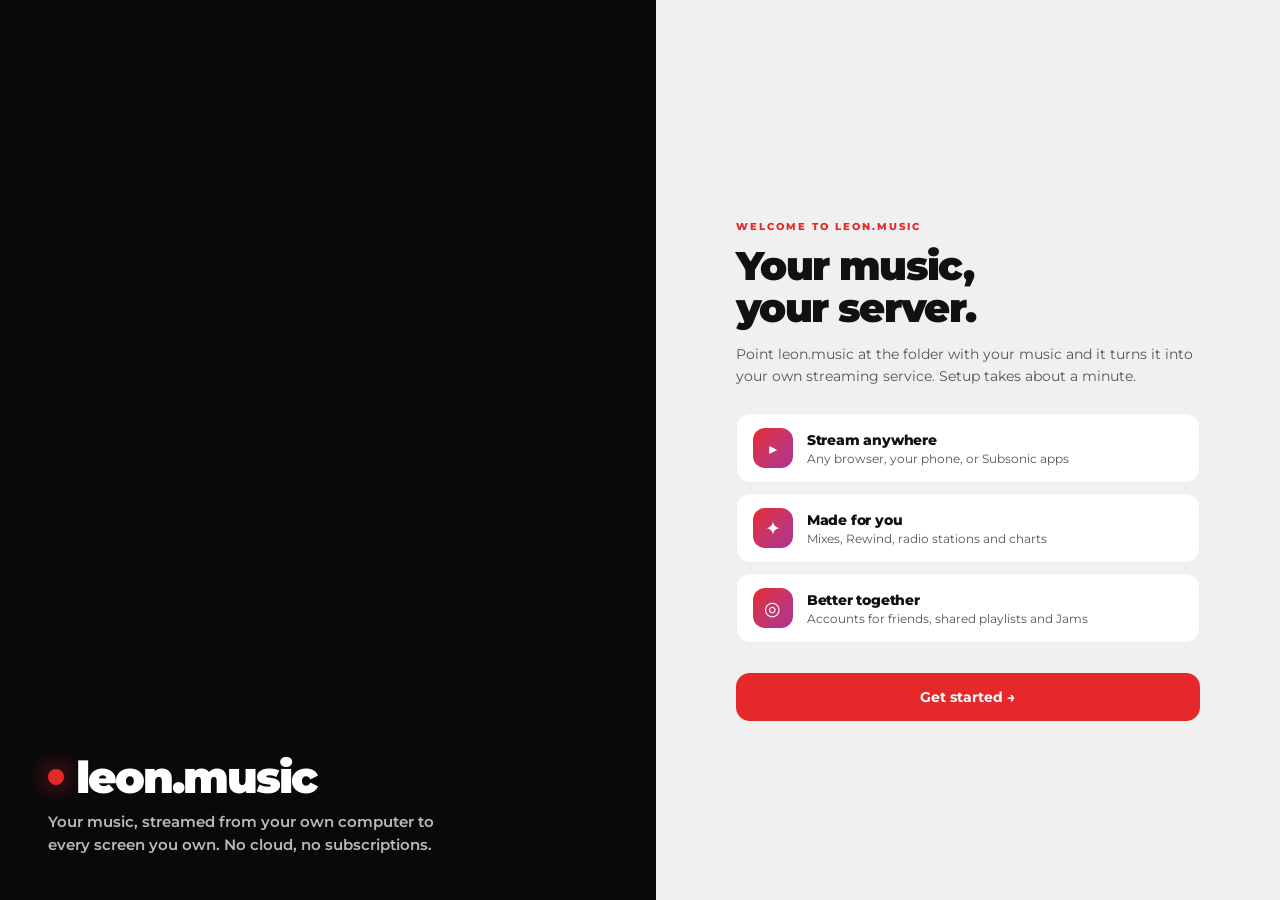
==== commit d523c01b: "leon.music 2.7.1: server status page, setup wizard ribbons and intro Co-Authored-By: Claude Opus 5.5" ====
--- a/frontend.html
+++ b/frontend.html
@@ -40,24 +40,44 @@
 /* ── Setup wizard (first run) ── */
 #setup.sw{padding:0;display:grid;grid-template-columns:minmax(0,1.05fr) minmax(0,1fr);align-items:stretch;justify-content:stretch;overflow:hidden}
 .sw-hero{position:relative;overflow:hidden;background:#09090b;isolation:isolate}
-.sw-blob{position:absolute;border-radius:50%;filter:blur(70px);opacity:.55;z-index:-1;animation:swFloat 18s ease-in-out infinite alternate}
-.sw-blob.b1{width:60%;aspect-ratio:1;left:-10%;top:-10%;background:var(--accent)}
-.sw-blob.b2{width:55%;aspect-ratio:1;right:-15%;top:30%;background:#7c3aed;animation-delay:-6s}
-.sw-blob.b3{width:50%;aspect-ratio:1;left:20%;bottom:-20%;background:#ff9f0a;animation-delay:-12s;opacity:.35}
-@keyframes swFloat{to{transform:translate(8%,10%) scale(1.15)}}
-.sw-wall{position:absolute;inset:-20% -10%;display:flex;gap:14px;transform:rotate(-12deg);opacity:.9}
-.sw-col{flex:1;display:flex;flex-direction:column;gap:14px;animation:swScroll 38s linear infinite}
-.sw-col:nth-child(2n){animation-direction:reverse;animation-duration:46s}
-.sw-col:nth-child(3n){animation-duration:42s}
-@keyframes swScroll{to{transform:translateY(-50%)}}
-.sw-tile{flex:none;aspect-ratio:1;border-radius:14px;overflow:hidden;background:#1b1b20;box-shadow:0 12px 30px rgba(0,0,0,.35);transition:opacity .6s}
-.sw-tile.g{position:relative}
-.sw-tile.g::after{content:'';position:absolute;inset:0;background:radial-gradient(circle at 30% 25%,rgba(255,255,255,.35),transparent 45%),linear-gradient(0deg,rgba(0,0,0,.25),transparent 60%)}
-.sw-tile.g span{position:absolute;left:10%;bottom:9%;right:10%;font-weight:900;font-size:13px;letter-spacing:-.3px;color:#fff;z-index:1;line-height:1.1;text-shadow:0 1px 8px rgba(0,0,0,.3)}
-.sw-tile img,.sw-tile canvas{width:100%;height:100%;object-fit:cover;display:block}
-.sw-tile.fresh{animation:swPop .7s cubic-bezier(.2,1.4,.4,1)}
-@keyframes swPop{from{transform:scale(.6);opacity:0}}
-.sw-shade{position:absolute;inset:0;background:linear-gradient(180deg,rgba(9,9,11,.15),rgba(9,9,11,.55) 55%,rgba(9,9,11,.96));z-index:1}
+.sw-fx{position:absolute;inset:0;width:100%;height:100%;display:block;z-index:0}
+/* setup: "make it yours" + boot intro */
+.sw-sw{display:flex;flex-wrap:wrap;gap:10px;margin:6px 0 20px}
+.sw-sw button{width:36px;height:36px;border-radius:50%;border:3px solid transparent;cursor:pointer;box-shadow:inset 0 0 0 2px rgba(0,0,0,.15);transition:transform .15s}
+.sw-sw button:hover{transform:scale(1.1)}.sw-sw button.on{border-color:var(--fg);transform:scale(1.1)}
+.sw-seg{display:flex;gap:8px;margin:6px 0 24px}
+.sw-seg button{flex:1;padding:12px;border-radius:12px;border:1.5px solid var(--border);background:var(--bg2);color:var(--fg);font:700 13px 'Montserrat',sans-serif;cursor:pointer}
+.sw-seg button.on{border-color:var(--accent);background:color-mix(in srgb,var(--accent) 12%,var(--bg2))}
+.sw-lbl{font-size:10px;font-weight:800;letter-spacing:1.6px;text-transform:uppercase;color:var(--fg3)}
+#setup.boot .sw-panel{grid-column:2;grid-row:1;transform:translateX(105%);opacity:0;transition:transform 1s cubic-bezier(.7,0,.3,1),opacity .7s .2s}
+#setup.boot .sw-brand{transform:translate(-40px,90px);opacity:0;transition:transform .9s cubic-bezier(.7,0,.3,1),opacity .6s}
+#setup.boot .sw-shade{opacity:0;transition:opacity 1s}
+.sw-intro{position:absolute;inset:0;z-index:5;display:none;align-items:center;justify-content:center;color:#fff;pointer-events:none;overflow:hidden}
+.sw-intro::before{content:'';position:absolute;inset:0;background:radial-gradient(48% 38% at 50% 56%,rgba(8,4,6,.82),rgba(8,4,6,.45) 60%,transparent 85%);opacity:0;transition:opacity 1s}
+.sw-intro.txt::before{opacity:1}
+#setup.boot .sw-intro{display:flex}
+.si-logo{position:absolute;display:flex;align-items:center;gap:.22em;font-size:clamp(46px,9vw,124px);font-weight:900;letter-spacing:-.055em;
+  opacity:0;transform:scale(.8);filter:blur(14px);transition:opacity 1.2s,transform 1.4s cubic-bezier(.2,.8,.2,1),filter 1.2s}
+.si-logo .dot{width:.26em;height:.26em;border-radius:50%;background:var(--accent);box-shadow:0 0 .5em var(--accent)}
+.si-logo.on{opacity:1;transform:none;filter:none}
+.si-logo.up{transform:translateY(-36vh) scale(.3)}
+.si-slide,.si-welcome{position:absolute;left:0;right:0;margin:0 auto;text-align:center;max-width:760px;padding:0 24px;text-shadow:0 2px 24px rgba(0,0,0,.7);opacity:0;transform:translateY(26px);transition:opacity .7s,transform .8s cubic-bezier(.2,.8,.2,1)}
+.si-slide.on,.si-welcome.on{opacity:1;transform:none}
+.si-ic{width:86px;height:86px;border-radius:26px;margin:0 auto 22px;display:flex;align-items:center;justify-content:center;font-size:38px;
+  background:linear-gradient(135deg,var(--accent),color-mix(in srgb,var(--accent) 40%,#7c3aed));box-shadow:0 18px 50px color-mix(in srgb,var(--accent) 45%,transparent)}
+.si-slide small,.si-welcome small{display:block;font-size:11px;font-weight:800;letter-spacing:2.4px;text-transform:uppercase;color:var(--accent);margin-bottom:12px}
+.si-slide b,.si-welcome b{display:block;font-size:clamp(34px,5.4vw,64px);font-weight:900;letter-spacing:-.045em;line-height:1.02;margin-bottom:14px}
+.si-slide span,.si-welcome span{display:block;font-size:clamp(15px,1.6vw,19px);font-weight:500;opacity:.78;line-height:1.5}
+.si-welcome .btn-primary{pointer-events:auto;margin-top:30px;padding:17px 34px;font-size:15px;border-radius:99px;flex:none;box-shadow:0 16px 40px color-mix(in srgb,var(--accent) 40%,transparent)}
+.si-dots{position:absolute;bottom:44px;left:50%;transform:translateX(-50%);display:flex;gap:8px;opacity:0;transition:opacity .5s}
+.si-dots.on{opacity:1}.si-dots i{width:34px;height:3px;border-radius:2px;background:rgba(255,255,255,.22);overflow:hidden;position:relative}
+.si-dots i::after{content:'';position:absolute;inset:0;background:#fff;transform:scaleX(0);transform-origin:left}
+.si-dots i.done::after{transform:none}.si-dots i.on::after{transition:transform 2.6s linear;transform:none}
+.si-skip{position:absolute;top:22px;right:24px;pointer-events:auto;background:rgba(255,255,255,.1);border:none;color:#fff;font:700 12.5px 'Montserrat',sans-serif;
+  padding:9px 16px;border-radius:99px;cursor:pointer;backdrop-filter:blur(8px)}
+.si-skip:hover{background:rgba(255,255,255,.2)}
+@media(max-width:860px){#setup.boot .sw-panel{grid-column:1;grid-row:2;transform:translateY(105%)}}
+.sw-shade{position:absolute;inset:0;pointer-events:none;background:linear-gradient(180deg,rgba(9,9,11,0),rgba(9,9,11,.55) 55%,rgba(9,9,11,.96));z-index:1}
 .sw-brand{position:absolute;left:48px;right:48px;bottom:44px;z-index:2;color:#fff}
 .sw-mark{display:flex;align-items:center;gap:12px;font-size:44px;font-weight:900;letter-spacing:-2px;line-height:1}
 .sw-mark .dot{width:16px;height:16px;border-radius:50%;background:var(--accent);box-shadow:0 0 24px var(--accent)}
@@ -1599,8 +1619,7 @@
 <!-- ══ SETUP ══ -->
 <div id="setup" class="sw">
   <div class="sw-hero" aria-hidden="true">
-    <div class="sw-blob b1"></div><div class="sw-blob b2"></div><div class="sw-blob b3"></div>
-    <div class="sw-wall" id="swWall"></div>
+    <canvas class="sw-fx" id="swFx"></canvas>
     <div class="sw-shade"></div>
     <div class="sw-brand"><div class="sw-mark"><span class="dot"></span>leon.music</div>
       <div class="sw-tag">Your music, streamed from your own computer to every screen you own. No cloud, no subscriptions.</div></div>
@@ -1653,13 +1672,18 @@
       </div>
       <div class="setup-step" id="s3">
         <div class="sw-eyebrow">Step 3 of 5</div>
-        <div class="sw-h">Name your library.</div>
-        <div class="sw-sub">Everyone who uses your server sees this name. You can change it later in the admin panel.</div>
-        <div class="sw-field"><input class="sw-in" type="text" id="inName" placeholder="leon.music" maxlength="40"></div>
+        <div class="sw-h">Make it yours.</div>
+        <div class="sw-sub">Name your server and pick its colour. Everyone who uses it sees these, and you can change them later in the admin panel.</div>
+        <div class="sw-lbl">Server name</div>
+        <div class="sw-field" style="margin-top:6px"><input class="sw-in" type="text" id="inName" placeholder="leon.music" maxlength="40"></div>
         <div class="sw-prev">
           <div class="sw-pv"><small>Sidebar</small><div class="sw-pv-side"><span class="dot"></span><span id="swPvSide">leon.music</span></div></div>
           <div class="sw-pv"><small>Browser tab</small><div class="sw-pv-tab"><span class="dot"></span><span id="swPvTab">leon.music</span></div></div>
         </div>
+        <div class="sw-lbl">Accent colour</div>
+        <div class="sw-sw" id="swSw"></div>
+        <div class="sw-lbl">Look</div>
+        <div class="sw-seg" id="swLook"><button data-l="">Match device</button><button data-l="dark">Dark</button><button data-l="light">Light</button></div>
         <div class="sw-acts">
           <button class="btn-secondary" onclick="goStep(7)">Back</button>
           <button class="btn-primary" onclick="goStep(4)">Continue →</button>
@@ -1697,6 +1721,13 @@
         <div class="sw-next">Next: create accounts for yourself and your friends in the <b>admin panel → Accounts</b>, and pick your colours and themes in Settings.</div>
       </div>
     </div>
+  </div>
+  <div class="sw-intro" id="swIntro">
+    <button class="si-skip" id="siSkip">Skip intro</button>
+    <div class="si-logo" id="siLogo"><span class="dot"></span><span id="siName">leon.music</span></div>
+    <div id="siSlides"></div><div class="si-dots" id="siDots"></div>
+    <div class="si-welcome" id="siWelcome"><small>All set</small><b>Welcome to your music.</b><span id="siStats"></span>
+      <button class="btn-primary" onclick="enterApp()">Open your library →</button></div>
   </div>
 </div>
 
@@ -2103,49 +2134,54 @@
     rail.querySelectorAll('[data-s]').forEach(d=>{const k=+d.dataset.s;d.classList.toggle('done',pos(k)<pos(n)||n===6);d.classList.toggle('on',k===n);});}
   const f=st.querySelector('input');if(f&&window.innerWidth>860)setTimeout(()=>f.focus(),60);
   if(n===2&&!_swChecked)swCheckPath();
-  if(n===3)swNamePreview();
-}
-// hero: a slowly scrolling wall of generated covers; real ones replace them while the library scans
-let _swTiles=[],_swCovers=new Set();
-const _SW_GRAD=[['var(--accent)','#ff9f0a'],['#7c3aed','#ff2d87'],['#0a84ff','#30d5c8'],['#ff375f','#bf5af2'],['#34c759','#0a84ff'],
-  ['#ff9f0a','#ff375f'],['#5e5ce6','#64d2ff'],['var(--accent)','#7c3aed'],['#ffd60a','#ff6b00'],['#30d158','#ffd60a']];
-const _SW_WORDS=['Late Night','Heavy Rotation','New Music','Get Up!','Chill','Your Essentials','Rewind','Road Trip','Fresh Finds','Workout','Throwbacks','Focus','Party','Sunday Morning'];
-function swWall(){
-  const w=document.getElementById('swWall');if(!w||w.childElementCount)return;
-  const cols=window.innerWidth>860?5:4;
-  for(let c=0;c<cols;c++){const col=document.createElement('div');col.className='sw-col';
-    for(let k=0;k<12;k++){const t=document.createElement('div');t.className='sw-tile';
-      const g=_SW_GRAD[(c*5+k*3)%_SW_GRAD.length];t.classList.add('g');
-      t.style.background=`linear-gradient(${(c*40+k*65)%360}deg,${g[0]},${g[1]})`;
-      t.innerHTML=`<span>${_SW_WORDS[(c*7+k)%_SW_WORDS.length]}</span>`;col.appendChild(t);if(k<6)_swTiles.push(t);}
-    // second half repeats the first so the scroll loops seamlessly
-    [...col.children].slice(0,6).forEach((t,i)=>{col.children[6+i].replaceWith(t.cloneNode(true));});
-    w.appendChild(col);}
-}
-let _swCoverPath=null,_swHaveReal=false;
-async function swLoadCovers(path){
-  if(path===_swCoverPath)return;_swCoverPath=path;
-  let d;try{d=await fetch('/api/setup/covers',{method:'POST',headers:{'Content-Type':'application/json','X-Admin-Token':_tok()},body:JSON.stringify({music_dir:path})}).then(r=>r.json());}catch(e){return;}
-  const cv=(d&&d.covers)||[];if(cv.length<4||_swCoverPath!==path)return;
-  _swHaveReal=true;
-  document.querySelectorAll('#swWall .sw-col').forEach((col,c)=>{
-    const kids=[...col.children],half=kids.length/2;
-    for(let i=0;i<half;i++){const src=cv[(c*half+i*(c%2?3:1))%cv.length];
-      [kids[i],kids[i+half]].forEach((t,j)=>{if(!t)return;
-        const img=new Image();img.alt='';img.src=src;t.classList.remove('g');t.style.background='';t.innerHTML='';t.appendChild(img);
-        t.classList.remove('fresh');void t.offsetWidth;if(!j)t.classList.add('fresh');t.dataset.real='1';});}
-  });
-}
-async function swPullCovers(){
-  if(_swHaveReal)return;
-  let al=[];try{al=await fetch('/api/albums').then(r=>r.ok?r.json():[]);}catch(e){}
-  const fresh=al.filter(a=>a.cover_id&&!_swCovers.has(a.cover_id)).slice(0,6);
-  fresh.forEach(a=>{_swCovers.add(a.cover_id);
-    const free=_swTiles.filter(t=>!t.dataset.real);if(!free.length)return;
-    const t=free[Math.floor(Math.random()*free.length)];t.dataset.real='1';
-    const img=new Image();img.onload=()=>{t.innerHTML='';t.appendChild(img);t.classList.remove('fresh','g');t.style.background='';void t.offsetWidth;t.classList.add('fresh');
-      const col=t.parentNode,i=[...col.children].indexOf(t);if(i<6&&col.children[i+6]){const tw=col.children[i+6];tw.innerHTML='';tw.classList.remove('g');tw.style.background='';tw.appendChild(img.cloneNode());}};
-    img.src='/api/cover/'+a.cover_id;});
+  if(n===3){swNamePreview();swCustomInit();}
+}
+// hero: glowing red ribbons swinging through 3D space (canvas, no libraries)
+let _swRaf=0,_swK=0,_swKT=0;
+function swFx(){
+  const cv=document.getElementById('swFx');if(!cv||_swRaf)return;
+  const ctx=cv.getContext('2d'),still=matchMedia('(prefers-reduced-motion: reduce)').matches;
+  const acc=()=>(getComputedStyle(document.documentElement).getPropertyValue('--accent')||'#e5282a').trim();
+  // three ribbons: each is a sheet of thin lines that twists as it flows
+  const R=[{c:null,a:1,f:1.6,ph:0,y:-.05,amp:.26,tw:1.1,sp:.22},
+           {c:'#ff2d55',a:.8,f:1.15,ph:2.1,y:.16,amp:.2,tw:-.8,sp:.17},
+           {c:'#ff6a3d',a:.6,f:2.1,ph:4.2,y:-.24,amp:.15,tw:1.5,sp:.28}];
+  const LINES=30,STEPS=110;
+  let W=0,H=0,dpr=1;
+  const size=()=>{const r=cv.getBoundingClientRect();dpr=Math.min(2,devicePixelRatio||1);W=r.width;H=r.height;cv.width=W*dpr;cv.height=H*dpr;};
+  size();addEventListener('resize',size);
+  const draw=t=>{
+    const su=document.getElementById('setup');
+    if(!su||getComputedStyle(su).display==='none'){_swRaf=0;removeEventListener('resize',size);return;}   // setup done: stop drawing
+    if(!W||Math.abs(cv.getBoundingClientRect().width-W)>1||Math.abs(cv.getBoundingClientRect().height-H)>1)size();
+    _swK+=(_swKT-_swK)*.035;const K=_swK;R[0].c=acc();
+    ctx.setTransform(dpr,0,0,dpr,0,0);
+    const bg=ctx.createRadialGradient(W*.35,H*.45,0,W*.35,H*.45,Math.max(W,H)*.9);
+    bg.addColorStop(0,'#1a0507');bg.addColorStop(1,'#070708');ctx.fillStyle=bg;ctx.fillRect(0,0,W,H);
+    ctx.globalCompositeOperation='lighter';
+    const s=t/1000,F=Math.min(W,H)*1.15,cx=W*.5,cy=H*(.46+K*.04),rx=(.35+Math.sin(s*.13)*.12)*(1-K*.7),ry=Math.sin(s*.09)*.35*(1-K);
+    const cX=Math.cos(rx),sX=Math.sin(rx),cY=Math.cos(ry),sY=Math.sin(ry);
+    R.forEach(r=>{
+      for(let l=0;l<LINES;l++){
+        const v=l/(LINES-1)-.5;ctx.beginPath();
+        for(let k=0;k<=STEPS;k++){
+          const u=k/STEPS-.5,ph=u*Math.PI*2*r.f+s*r.sp*2+r.ph;
+          const twist=Math.sin(u*Math.PI*1.3+s*.25+r.ph)*r.tw+u*1.2;
+          // centre line of the ribbon, then offset across its width by the twist
+          const w=.34*(1-K*.82);
+          let x=u*3.4, y=r.y*(1-K)+Math.sin(ph)*r.amp*1.5*(1-K*.75)+v*w*Math.cos(twist), z=Math.cos(ph*.8)*.45*(1-K*.6)+v*w*Math.sin(twist);
+          let y2=y*cX-z*sX,z2=y*sX+z*cX;let x3=x*cY+z2*sY,z3=-x*sY+z2*cY;      // rotate (the whole scene swings slowly)
+          const d=F/(2.3+z3)*.95,px=cx+x3*d,py=cy+y2*d;
+          k?ctx.lineTo(px,py):ctx.moveTo(px,py);
+        }
+        const edge=1-Math.abs(v)*1.7;
+        ctx.strokeStyle=r.c;ctx.globalAlpha=Math.min(1,Math.max(.05,edge)*.5*r.a*(1+K*.9));ctx.lineWidth=1.4;ctx.stroke();
+      }
+    });
+    ctx.globalAlpha=1;ctx.globalCompositeOperation='source-over';
+    if(!still)_swRaf=requestAnimationFrame(draw);else _swRaf=0;
+  };
+  _swRaf=requestAnimationFrame(draw);
 }
 let _swChecked='',_swCheckT=null,_swCheckRes=null;
 function swCheckPath(){
@@ -2157,7 +2193,7 @@
     let d;try{d=await fetch('/api/setup/check',{method:'POST',headers:{'Content-Type':'application/json','X-Admin-Token':_tok()},body:JSON.stringify({music_dir:v})}).then(r=>r.json());}
     catch(e){box.innerHTML='';_swCheckRes=null;return;}
     if((document.getElementById('inPath').value.trim()||'(default)')!==_swChecked)return;   // typed again meanwhile
-    _swCheckRes=d;if(d.ok&&d.songs)swLoadCovers(v);
+    _swCheckRes=d;
     const inp=document.getElementById('inPath');if(d.default&&inp.placeholder==='Music folder')inp.placeholder=d.default;
     if(!d.ok){box.innerHTML=`<div class="sw-res bad"><span class="k">!</span><div><b>${esc(d.error)}</b><small>${esc(d.path)}</small></div></div>`;return;}
     const n=d.songs||0,pl=d.playlists||[];
@@ -2171,6 +2207,53 @@
   const d=_swCheckRes,err=document.getElementById('pathErr');
   if(d&&!d.ok){err.textContent='Pick a folder that exists first.';document.getElementById('inPath').focus();return;}
   goStep(7);
+}
+const _SW_ACC=['#e5282a','#ff2d55','#ff6a00','#f5b301','#22c55e','#0a84ff','#7c3aed','#ec4899'];
+let _swAccent='#e5282a',_swLook='';
+function swCustomInit(){
+  const box=document.getElementById('swSw');if(!box||box.childElementCount)return;
+  _SW_ACC.forEach(c=>{const b=document.createElement('button');b.style.background=c;b.title=c;b.dataset.c=c;
+    b.onclick=()=>{_swAccent=c;applyBrandColors(c);box.querySelectorAll('button').forEach(x=>x.classList.toggle('on',x===b));};box.appendChild(b);});
+  box.firstChild.classList.add('on');
+  document.querySelectorAll('#swLook button').forEach(b=>{b.classList.toggle('on',b.dataset.l===_swLook);
+    b.onclick=()=>{_swLook=b.dataset.l;applyTheme(_swLook,false);document.querySelectorAll('#swLook button').forEach(x=>x.classList.toggle('on',x===b));};});
+}
+const _swSleep=ms=>new Promise(r=>setTimeout(r,ms));
+let _swBootRun=0;
+// After setup: the panel and the brand slide away, the ribbons take the screen, gather into the logo,
+// a short tour of leon.music plays, then "Welcome to your music".
+async function swBoot(stats){
+  const su=document.getElementById('setup'),hero=document.querySelector('.sw-hero'),run=++_swBootRun;
+  const name=document.getElementById('inName').value.trim()||'leon.music';
+  document.getElementById('siName').textContent=name;
+  document.getElementById('siStats').textContent=stats.songs?`${name} is ready: ${stats.songs.toLocaleString()} songs, ${stats.albums.toLocaleString()} albums and ${stats.artists.toLocaleString()} artists.`
+    :`${name} is ready. Add music to your folder and it shows up after the next scan.`;
+  const slides=[['♥','Made for You','Personal mixes that refresh every day, built from what you play.'],
+    ['◉','Live radio','Run your own stations on a schedule and broadcast them anywhere.'],
+    ['🎧','Jam','Listen together with friends, in sync, wherever they are.'],
+    ['▶','Music videos & Music TV','A full-screen video player, and your own channel that plays around the clock.'],
+    ['⟲','Rewind','Your top artists, songs and minutes, every week and every year.']];
+  document.getElementById('siSlides').innerHTML=slides.map(([i,t,d])=>`<div class="si-slide"><div class="si-ic">${i}</div><small>On leon.music</small><b>${t}</b><span>${d}</span></div>`).join('');
+  document.getElementById('siDots').innerHTML=slides.map(()=>'<i></i>').join('');
+  const logo=document.getElementById('siLogo'),sl=[...document.querySelectorAll('.si-slide')],dots=[...document.querySelectorAll('#siDots i')],wel=document.getElementById('siWelcome');
+  const welcome=()=>{if(run!==_swBootRun)return;_swBootRun++;sl.forEach(x=>x.classList.remove('on'));document.getElementById('siDots').classList.remove('on');
+    logo.classList.add('on','up');wel.classList.add('on');_swKT=.25;document.getElementById('swIntro').classList.add('txt');document.getElementById('siSkip').style.display='none';};
+  document.getElementById('siSkip').onclick=welcome;
+  // the hero grows from its column to the whole screen
+  const r=hero.getBoundingClientRect();
+  hero.style.cssText=`position:absolute;left:0;top:0;width:${r.width}px;height:${r.height}px;z-index:1;transition:width 1.1s cubic-bezier(.7,0,.3,1),height 1.1s cubic-bezier(.7,0,.3,1)`;
+  void hero.offsetWidth;su.classList.add('boot');hero.style.width='100%';hero.style.height='100%';
+  if(matchMedia('(prefers-reduced-motion: reduce)').matches){welcome();return;}
+  const ok=()=>run===_swBootRun;
+  await _swSleep(1300);if(!ok())return;_swKT=1;                       // ribbons gather into a band…
+  await _swSleep(1300);if(!ok())return;logo.classList.add('on');       // …and the logo appears out of it
+  await _swSleep(2300);if(!ok())return;logo.classList.add('up');_swKT=.45;document.getElementById('siDots').classList.add('on');document.getElementById('swIntro').classList.add('txt');
+  for(let n=0;n<slides.length;n++){
+    await _swSleep(n?0:500);if(!ok())return;
+    sl.forEach((x,k)=>x.classList.toggle('on',k===n));dots.forEach((d,k)=>{d.classList.toggle('done',k<n);d.classList.toggle('on',k===n);});
+    await _swSleep(2600);if(!ok())return;
+  }
+  welcome();
 }
 function swNamePreview(){
   const v=document.getElementById('inName').value.trim()||'leon.music';
@@ -2195,9 +2278,9 @@
   const name=document.getElementById('inName').value.trim()||'leon.music';
   try{
     const r=await fetch('/api/setup',{method:'POST',headers:{'Content-Type':'application/json','X-Admin-Token':_tok()},
-      body:JSON.stringify({music_dir:path,name,admin_password:pw1,video_dir:document.getElementById('inVidPath').value.trim()})});
+      body:JSON.stringify({music_dir:path,name,admin_password:pw1,video_dir:document.getElementById('inVidPath').value.trim(),accent:_swAccent,theme:_swLook})});
     if(!r.ok){const e=await r.json().catch(()=>({}));throw new Error(e.detail||'Setup failed');}
-    document.title=name;goStep(5);pollScan();
+    document.title=name;try{localStorage.setItem('lm_brand',JSON.stringify({accent:_swAccent}));}catch(_){}goStep(5);pollScan();
   }catch(e){
     if(/video folder/i.test(e.message)){goStep(7);document.getElementById('vidErr').textContent=e.message;}
     else if(/folder/i.test(e.message)){goStep(2);document.getElementById('pathErr').textContent=e.message;}
@@ -2216,23 +2299,22 @@
     target=d.found||0;file.textContent=d.file?String(d.file).split(/[\\/]/).slice(-2).join(' / '):'';
     document.getElementById('swScanL').textContent=target===1?'song found':'songs found';
     if(total)fill.style.width=Math.min(99,target/total*100)+'%';
-    if(++tick%3===0)swPullCovers();
     if(!d.scanning)idle++;else idle=0;
     if(idle>=2){clearInterval(iv);setTimeout(()=>{clearInterval(anim);count.textContent=target.toLocaleString();},400);
-      document.getElementById('swBar').classList.remove('ind');fill.style.width='100%';swPullCovers();
+      document.getElementById('swBar').classList.remove('ind');fill.style.width='100%';
       let st={};try{st=await fetch('/api/status').then(r=>r.json());}catch(e){}
       let artists=0;try{artists=(await fetch('/api/artists').then(r=>r.ok?r.json():[])).length;}catch(e){}
       const songs=st.tracks||target;
       document.getElementById('scanDone').textContent=songs?'Your library is ready to play.':'No songs were found yet. Add music to your folder and leon.music picks it up when it rescans.';
       document.getElementById('swStats').innerHTML=[[songs,'Songs'],[st.albums||0,'Albums'],[artists,'Artists']]
         .map(([n,l])=>`<div class="sw-stat"><b>${(+n).toLocaleString()}</b><small>${l}</small></div>`).join('');
-      setTimeout(()=>goStep(6),700);}
+      setTimeout(()=>swBoot({songs,albums:st.albums||0,artists}),700);}
   },700);
 }
 function enterApp(){document.getElementById('setup').style.display='none';initApp();}
 function resetSetup(){if(confirm('Reset setup and rescan?')){location.reload();}}
 (function swInit(){
-  const go=()=>{swWall();
+  const go=()=>{
     const p=document.getElementById('inPath');if(p){p.addEventListener('input',swCheckPath);}
     const n=document.getElementById('inName');if(n)n.addEventListener('input',swNamePreview);
     const w=document.getElementById('inPw1');if(w)w.addEventListener('input',swPwMeter);
@@ -6398,7 +6480,7 @@
       if(ME&&!ME.admin&&!ME.onboarded)showOnboarding();
       else setTimeout(openFromEmailLink,300);
       refreshScrobFlag();jamResume();loadMyAppearance();loadVideoBanner();}
-    else swLoadCovers('');   // setup wizard: fill its background with covers from the music folder
+    else swFx();             // setup wizard: start its animated background
   }catch(e){/* server not responding yet, show setup */}
   finally{document.body.classList.add('booted');}
 })();
